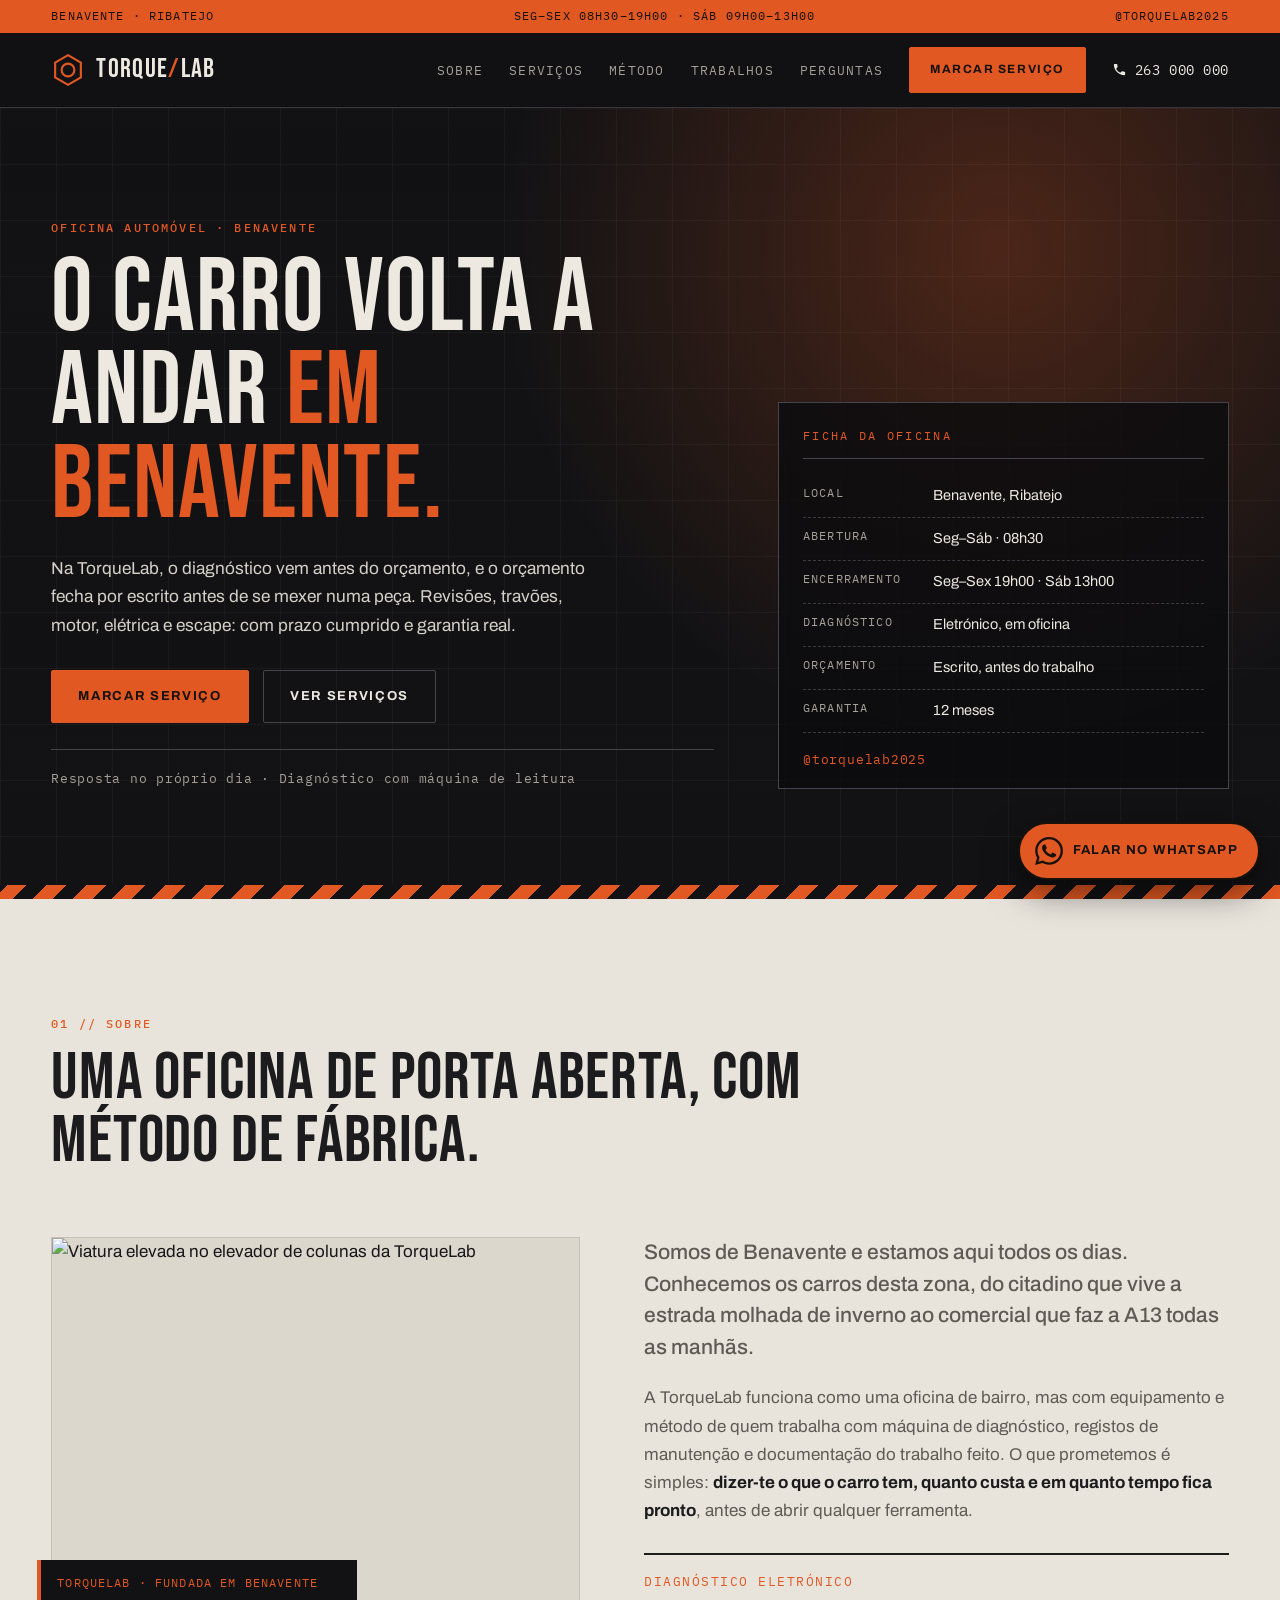
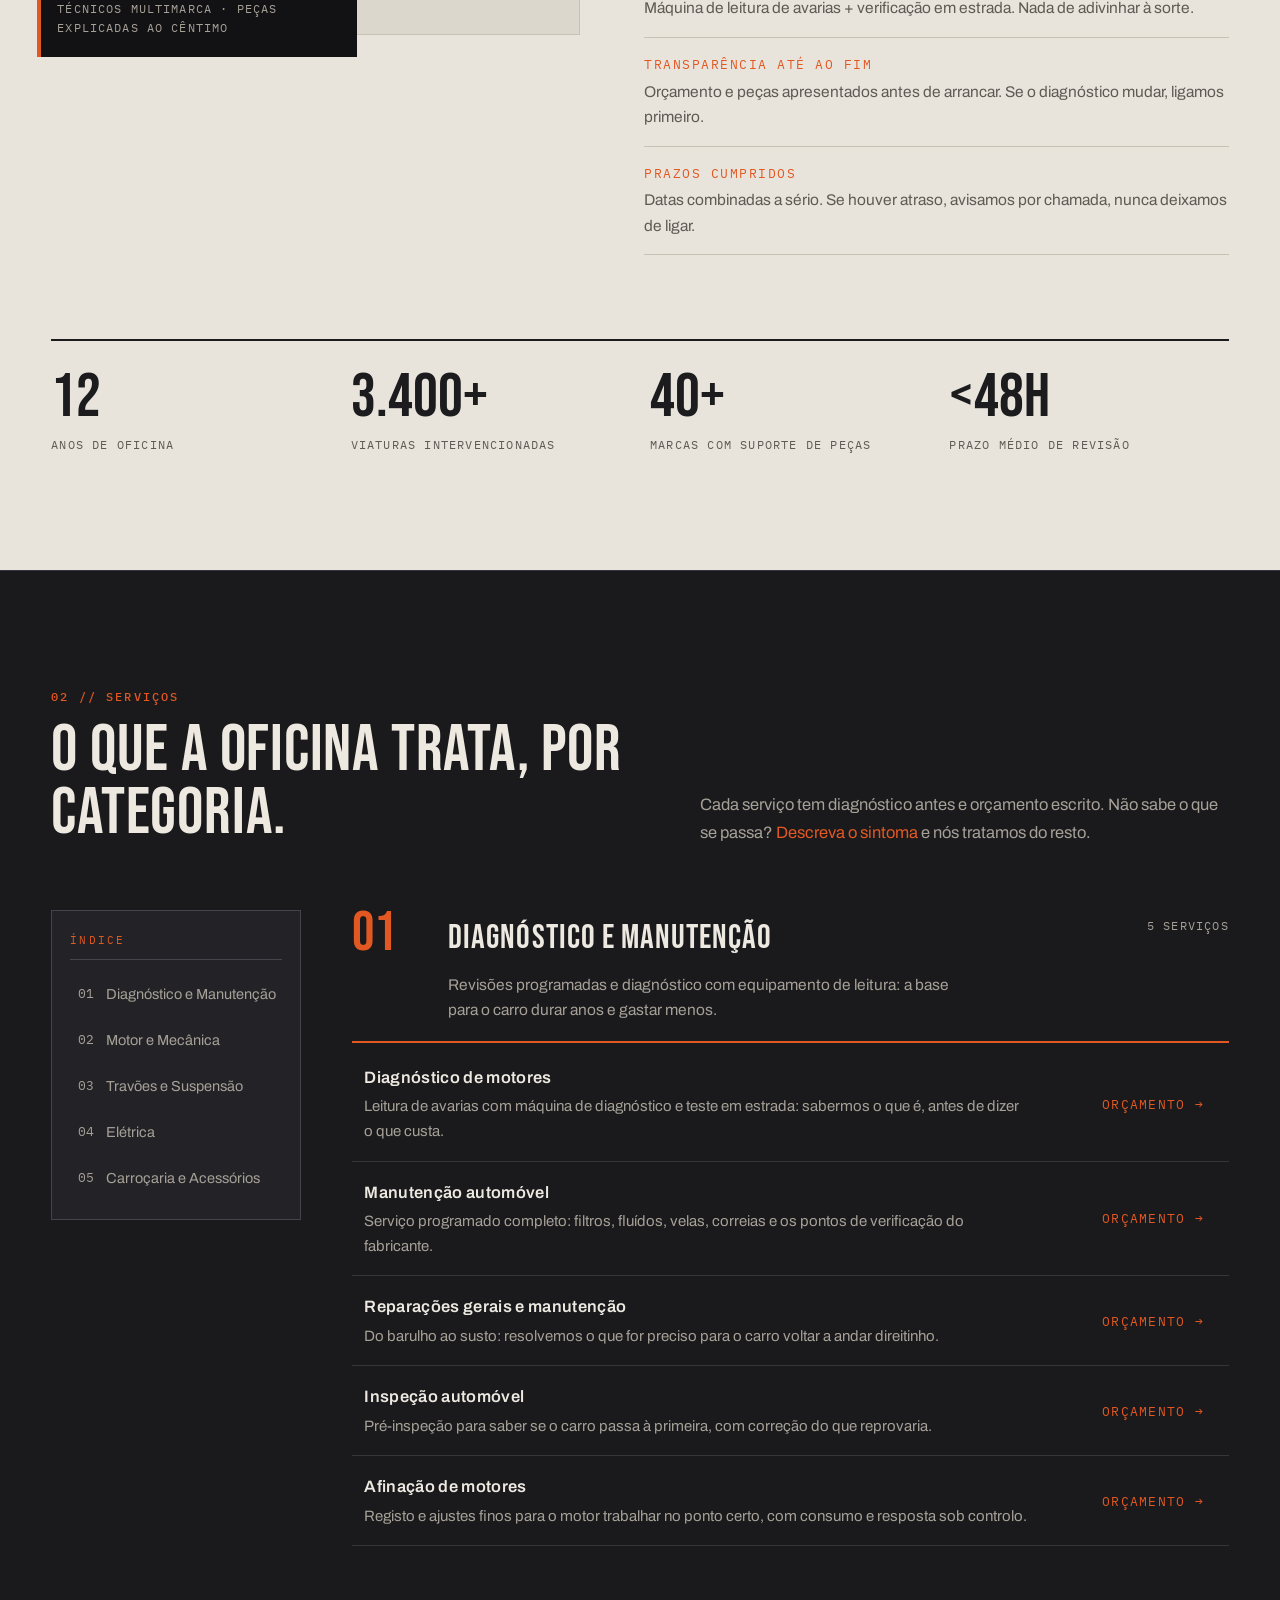
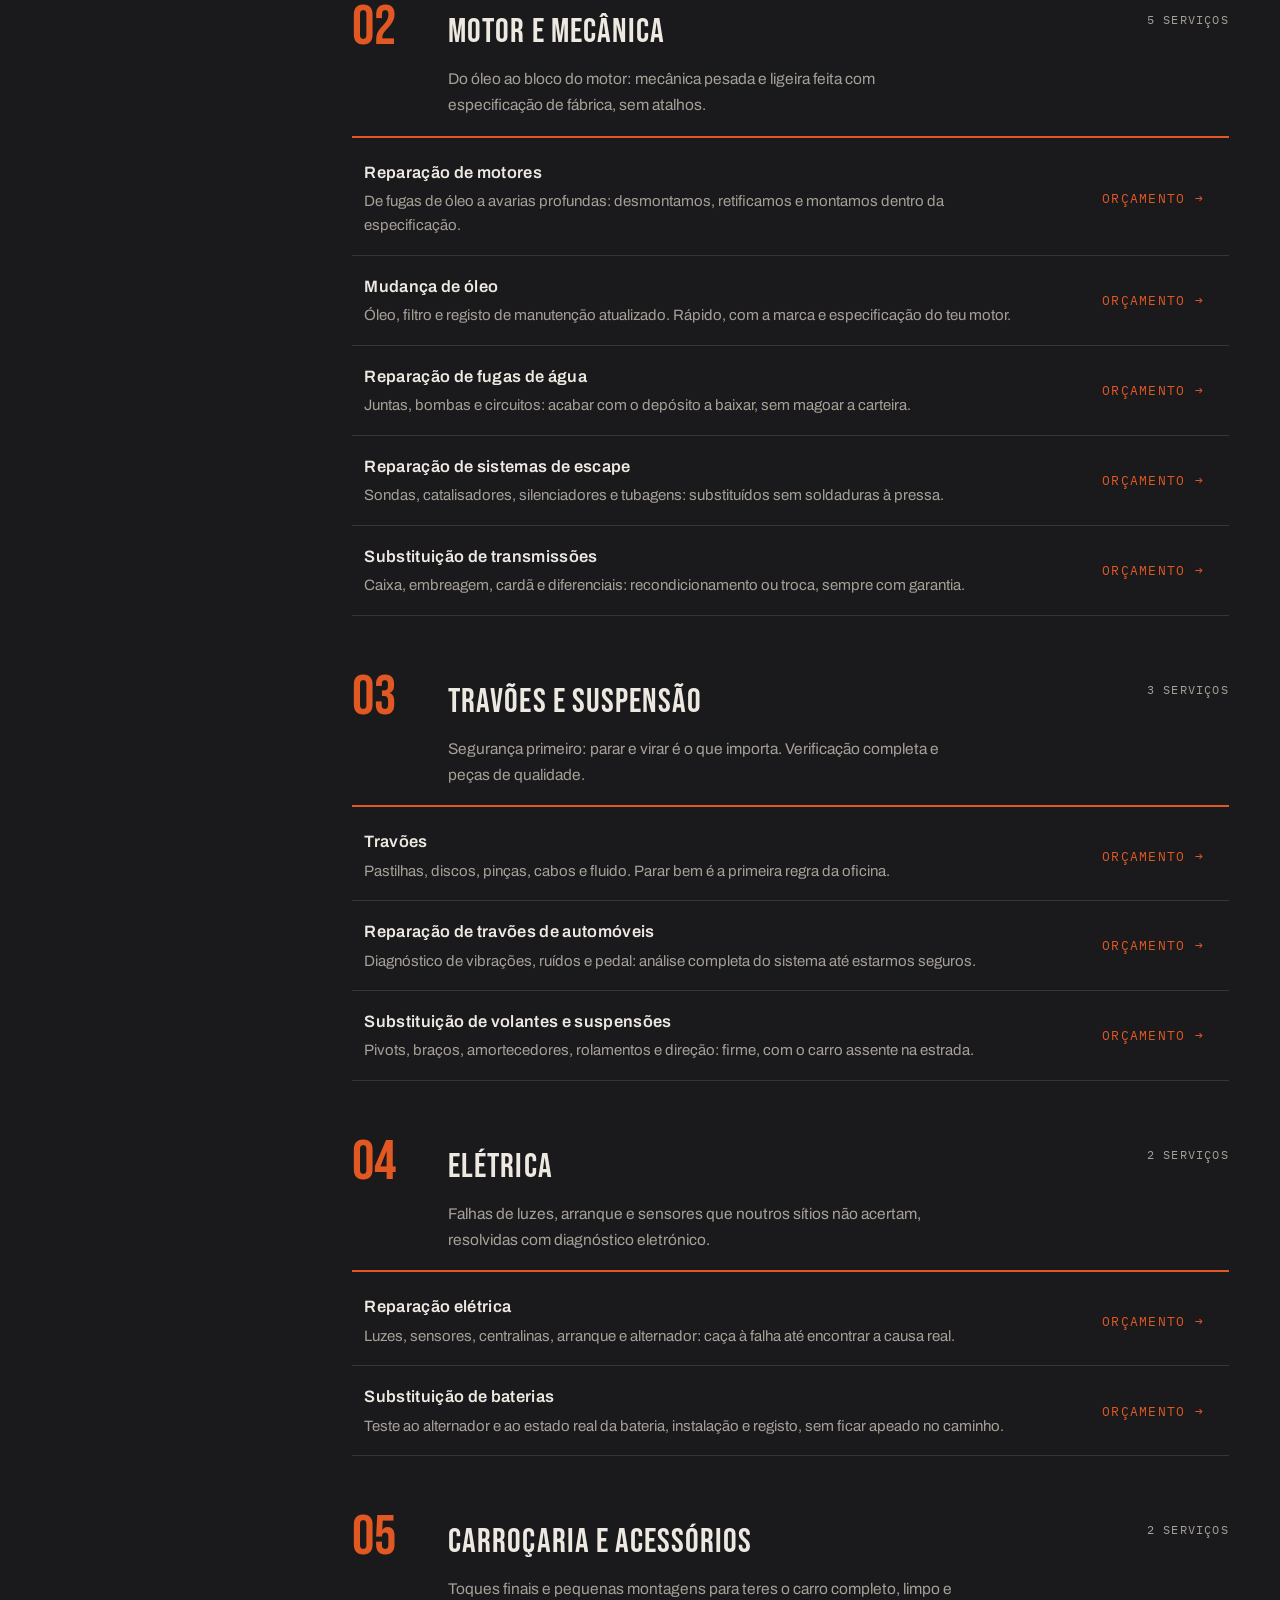
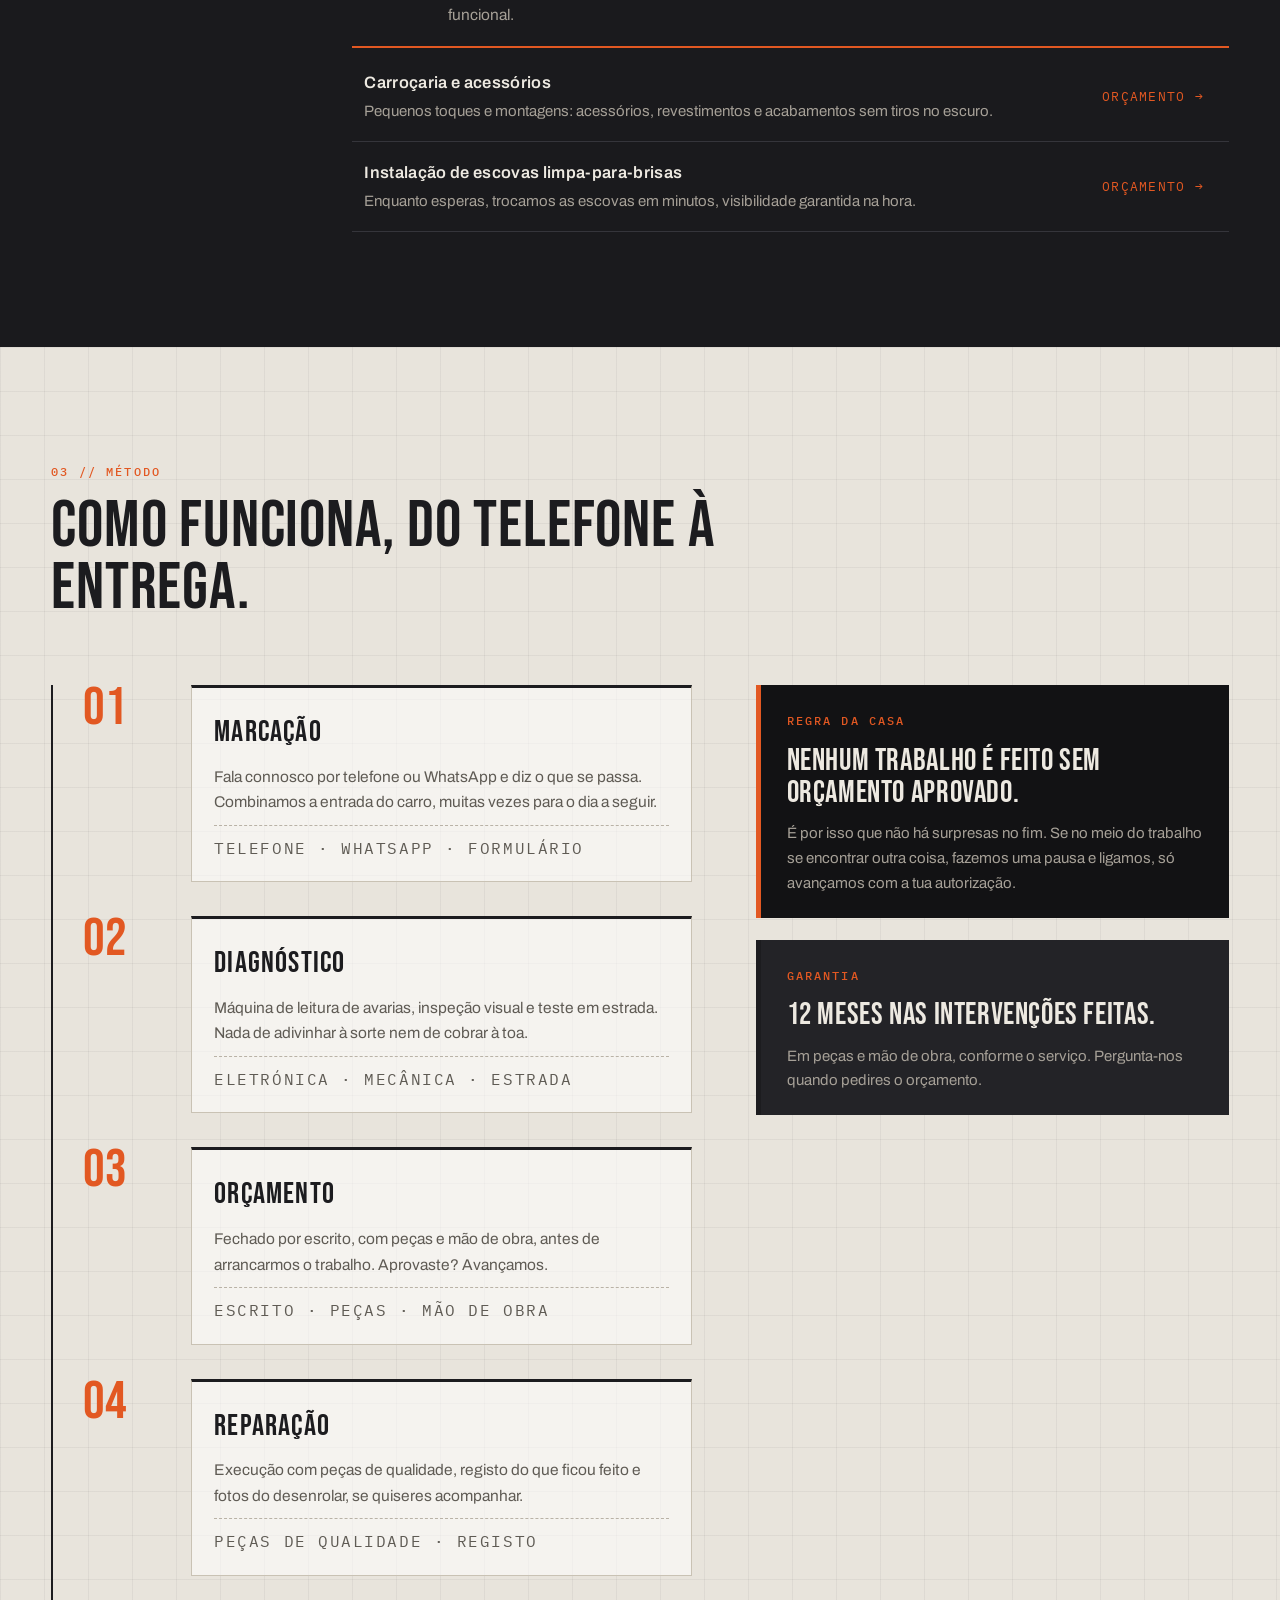
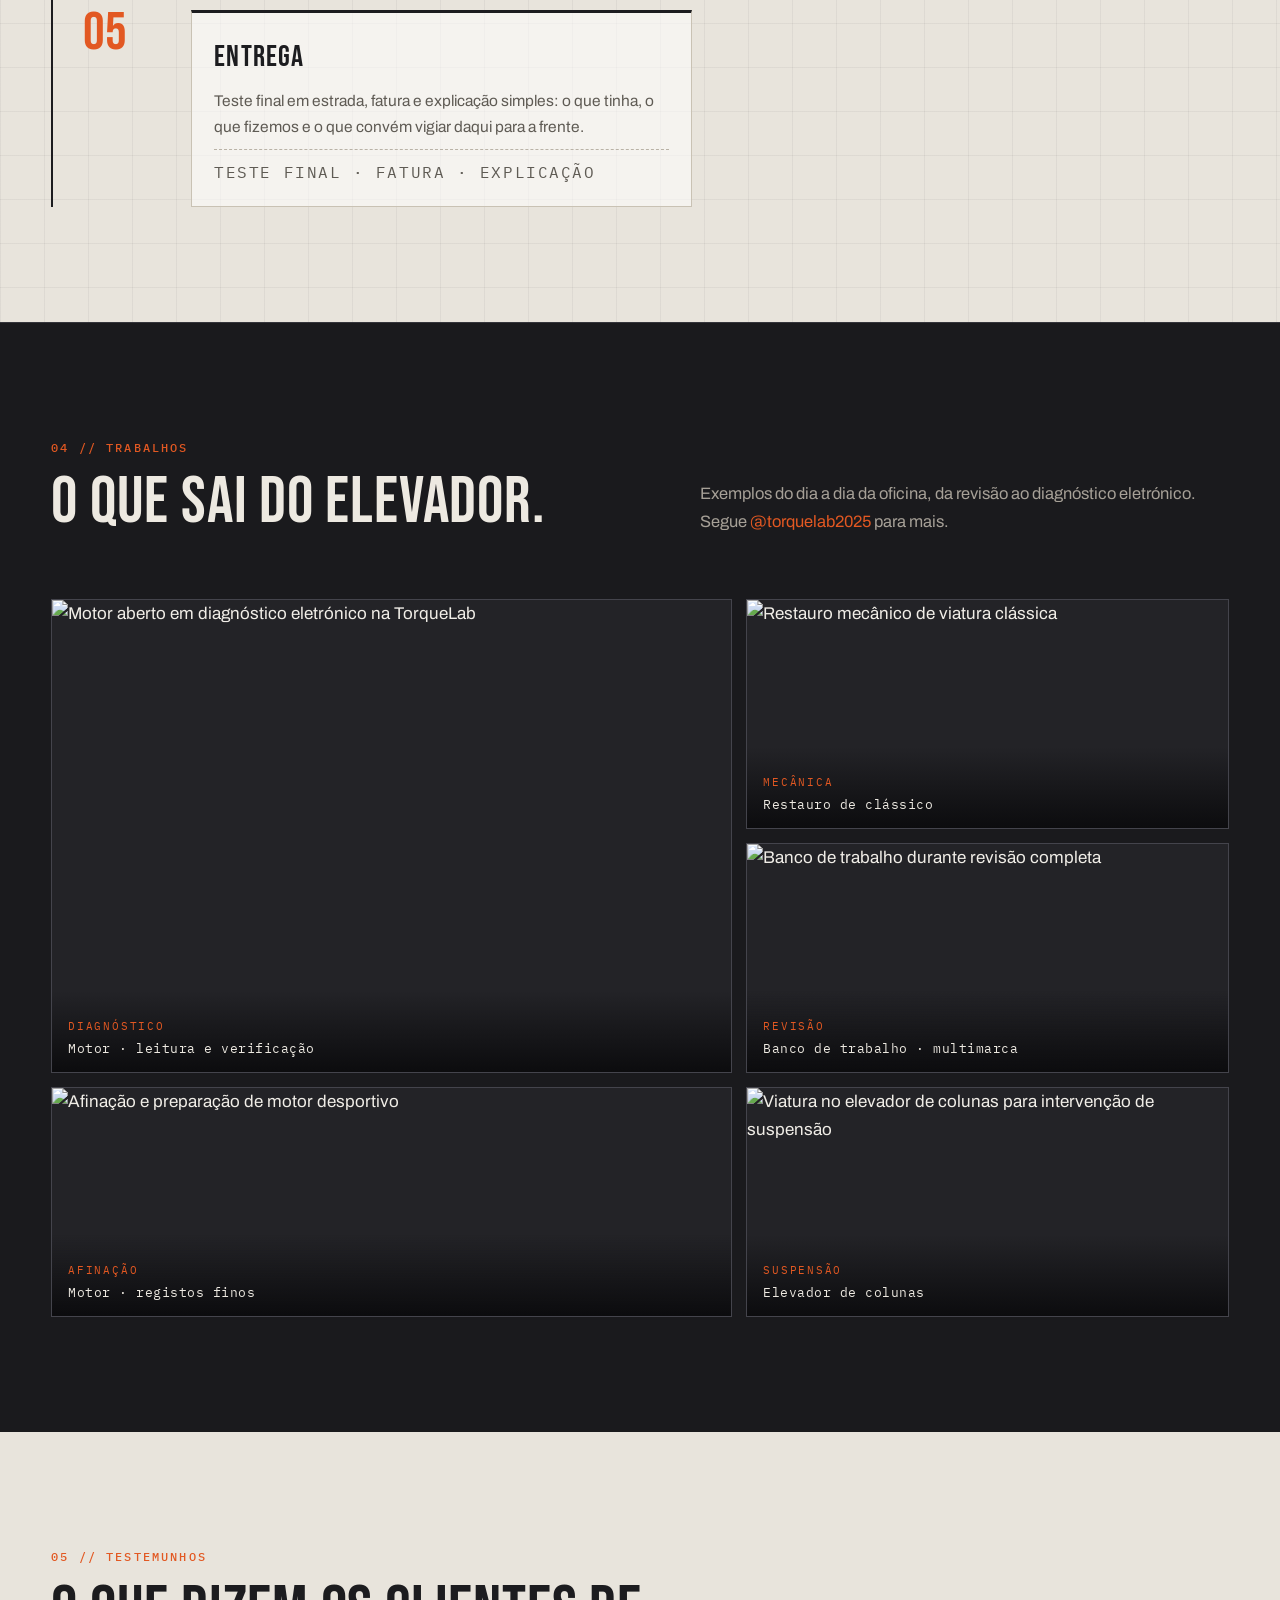
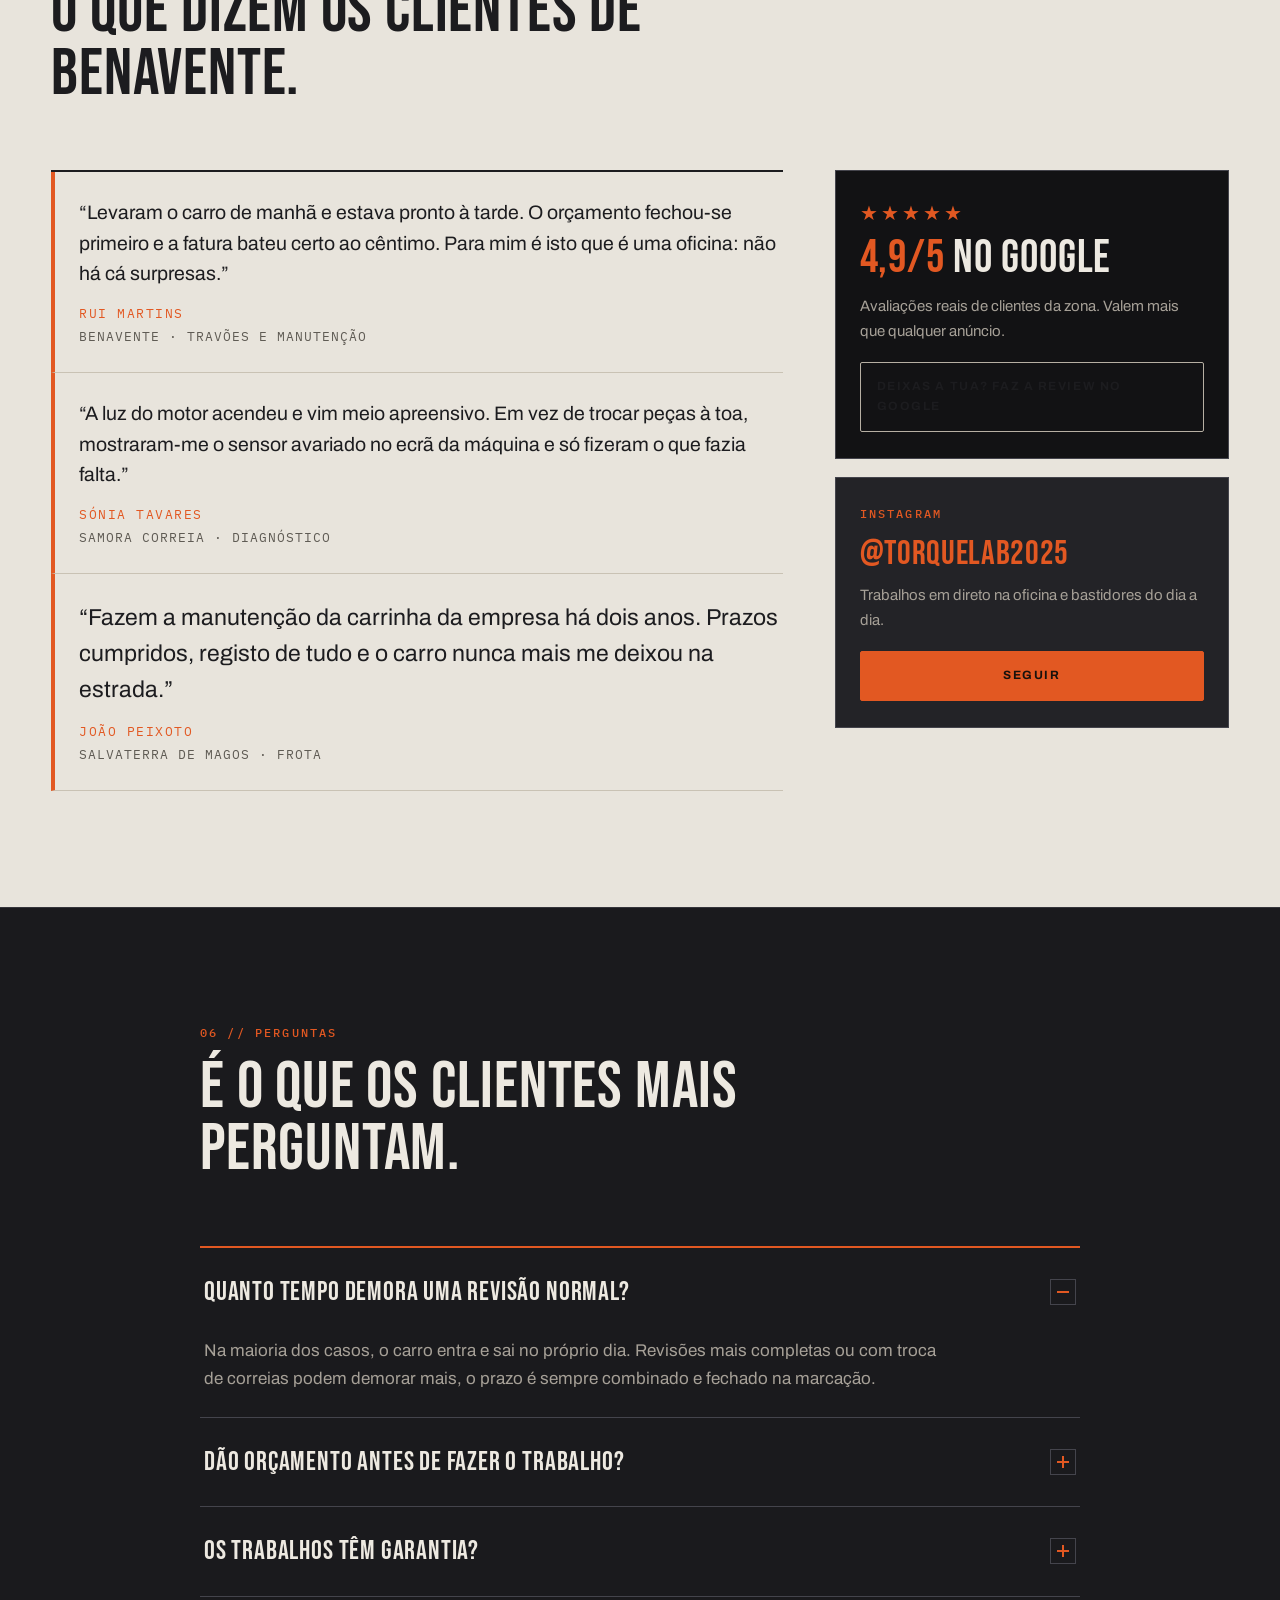
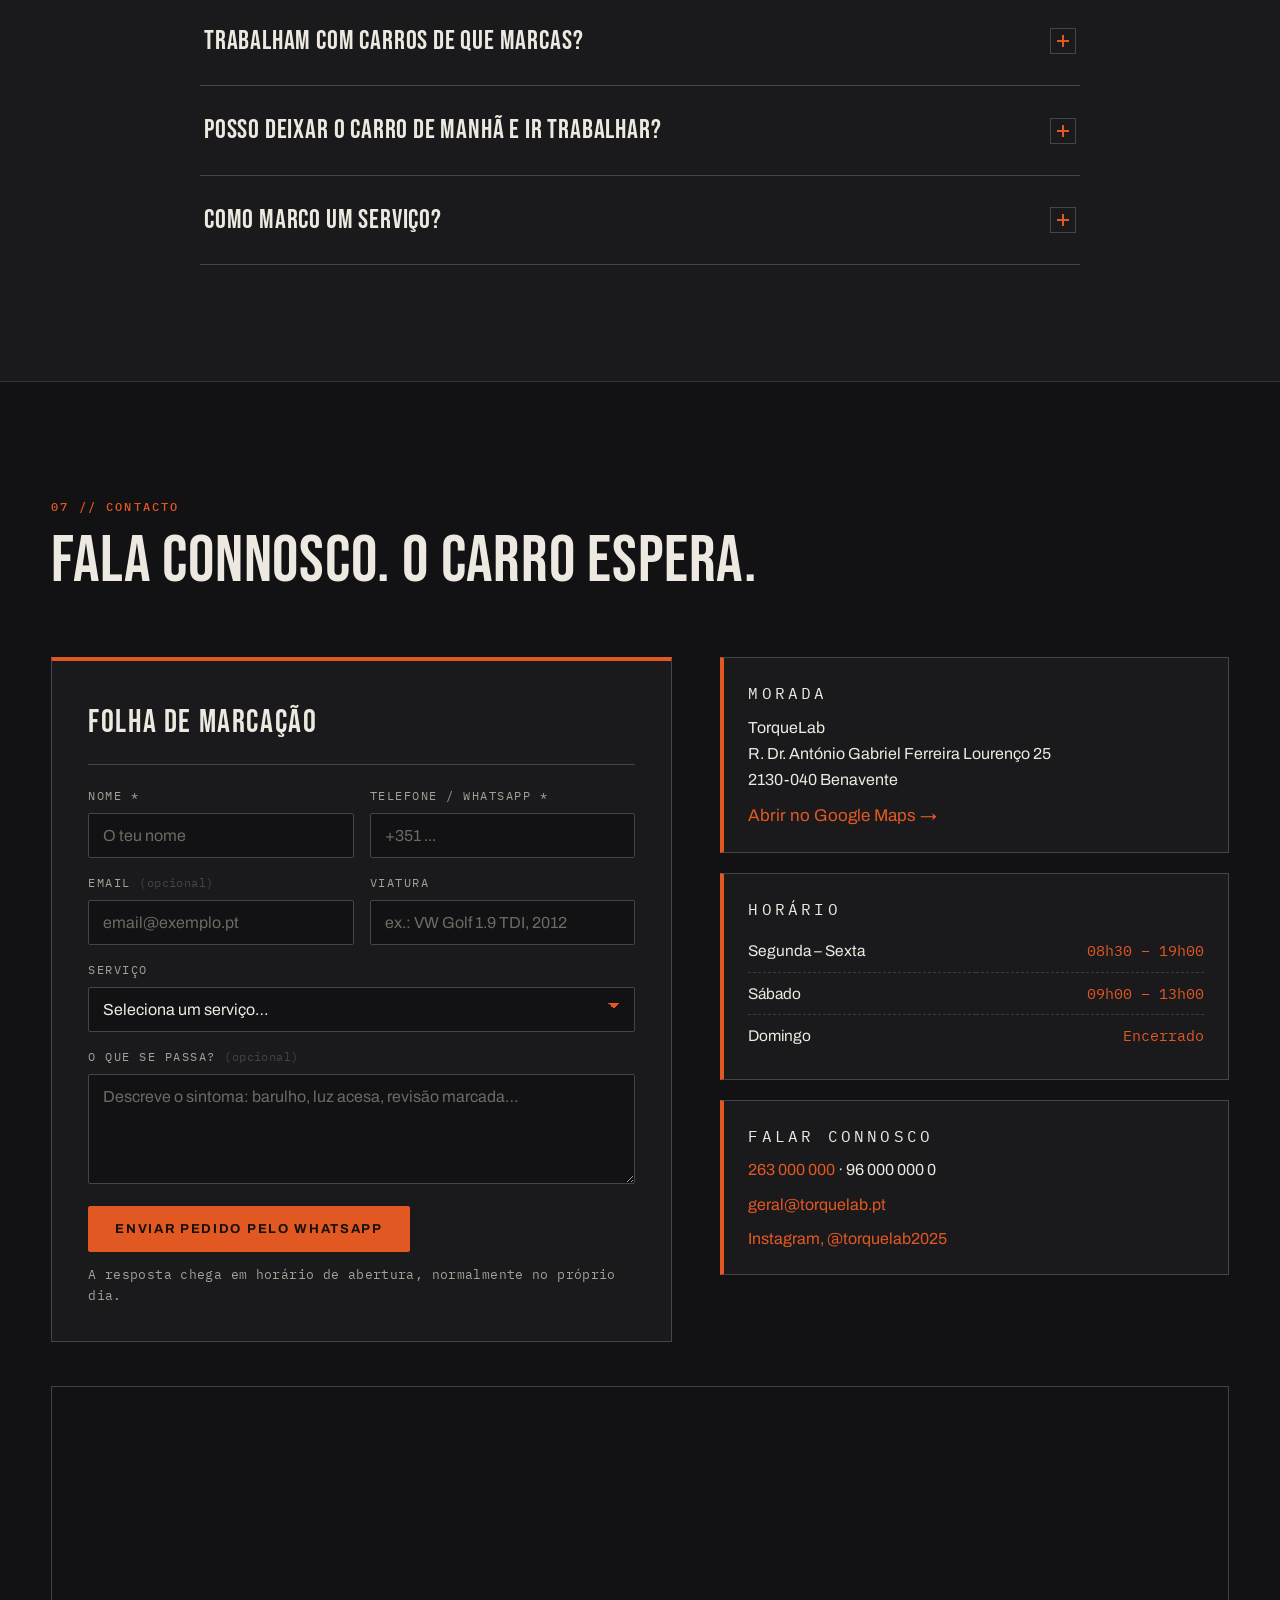
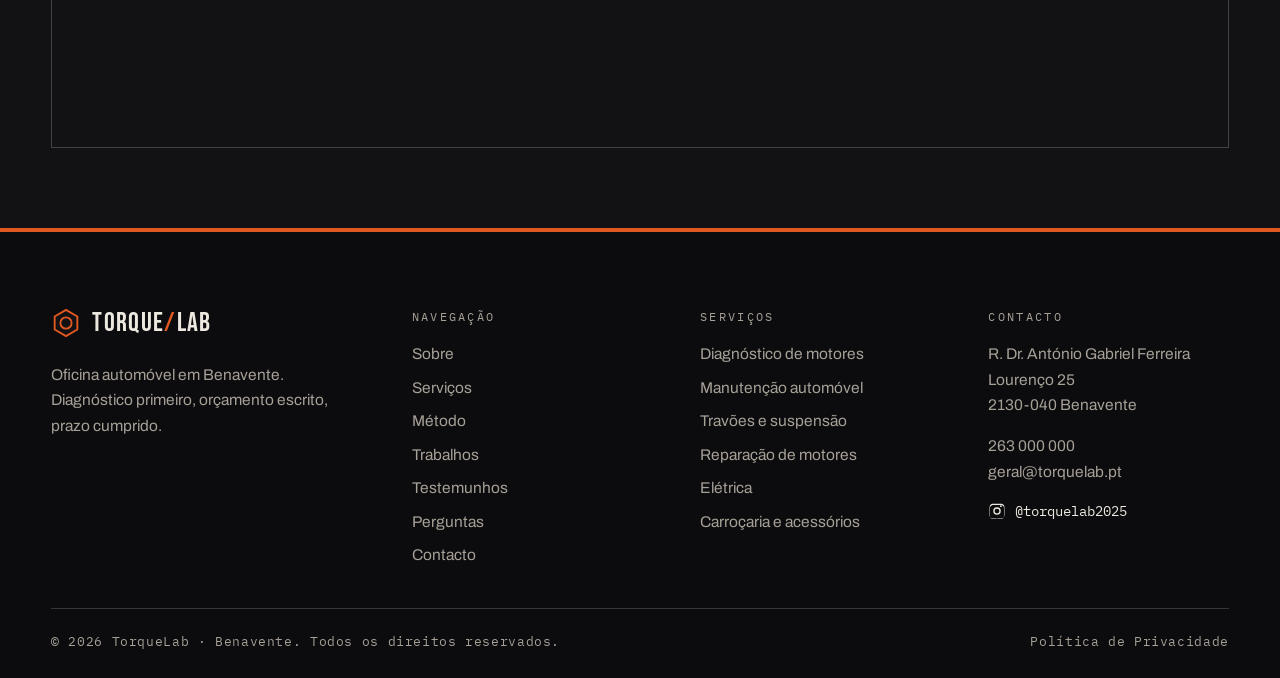
==== index.html @ 27063a6b "Menu mobile: completar tópicos do hamburger com Início, Testemunhos e Contacto" ====
<!DOCTYPE html>
<html lang="pt-PT">
<head>
  <meta charset="UTF-8">
  <meta name="viewport" content="width=device-width, initial-scale=1.0">
  <title>TorqueLab, Oficina Automóvel em Benavente | Mecânica, Diagnóstico e Reparação</title>
  <meta name="description" content="Oficina automóvel em Benavente: diagnóstico eletrónico, manutenção, travões, motor, elétrica e escape. Orçamento fechado por escrito, garantia de 12 meses. R. Dr. António Gabriel Ferreira Lourenço 25, Benavente.">
  <meta name="keywords" content="oficina automóvel Benavente, mecânico Benavente, reparação automóvel Ribatejo, diagnóstico motor, manutenção automóvel, travões, inspeção automóvel">
  <meta name="robots" content="index, follow">
  <meta name="geo.region" content="PT-16">
  <meta name="geo.placename" content="Benavente">
  <meta name="theme-color" content="#121214">
  <meta property="og:type" content="website">
  <meta property="og:locale" content="pt_PT">
  <meta property="og:title" content="TorqueLab, Oficina Automóvel em Benavente">
  <meta property="og:description" content="Diagnóstico primeiro, orçamento escrito, prazo cumprido. Revisões, travões, motor, elétrica e escape em Benavente.">
  <meta property="og:image" content="https://images.unsplash.com/photo-1486262715619-67b85e0b08d3?auto=format&fit=crop&w=1200&q=80">
  <meta property="og:url" content="https://www.torquelab.pt/">
  <link rel="icon" href="data:image/svg+xml,%3Csvg%20xmlns='http://www.w3.org/2000/svg'%20viewBox='0%200%2032%2032'%3E%3Cpath%20d='M16%202l12.1%207v14L16%2030%203.9%2023V9L16%202z'%20fill='%23121214'%20stroke='%23e25822'%20stroke-width='2'/%3E%3Ccircle%20cx='16'%20cy='16'%20r='6'%20fill='none'%20stroke='%23e25822'%20stroke-width='2'/%3E%3C/svg%3E">
  <link rel="preconnect" href="https://fonts.googleapis.com">
  <link rel="preconnect" href="https://fonts.gstatic.com" crossorigin>
  <link href="https://fonts.googleapis.com/css2?family=Bebas+Neue&family=IBM+Plex+Mono:wght@400;500&family=Archivo:wght@400;500;600;700&display=swap" rel="stylesheet">
  <link rel="preload" as="image" href="https://images.unsplash.com/photo-1486262715619-67b85e0b08d3?auto=format&fit=crop&w=1920&q=80">
  <link rel="stylesheet" href="assets/css/styles.css">
  <script type="application/ld+json">
  {
    "@context": "https://schema.org",
    "@type": "AutoRepair",
    "name": "TorqueLab",
    "description": "Oficina automóvel em Benavente: diagnóstico eletrónico, manutenção, travões, motor, elétrica e escape.",
    "telephone": "+351263000000",
    "email": "geral@torquelab.pt",
    "address": {
      "@type": "PostalAddress",
      "streetAddress": "R. Dr. António Gabriel Ferreira Lourenço 25",
      "postalCode": "2130-040",
      "addressLocality": "Benavente",
      "addressCountry": "PT"
    },
    "geo": { "@type": "GeoCoordinates", "latitude": 38.9797, "longitude": -8.8042 },
    "openingHoursSpecification": [
      { "@type": "OpeningHoursSpecification", "dayOfWeek": ["Monday","Tuesday","Wednesday","Thursday","Friday"], "opens": "08:30", "closes": "19:00" },
      { "@type": "OpeningHoursSpecification", "dayOfWeek": "Saturday", "opens": "09:00", "closes": "13:00" }
    ],
    "sameAs": ["https://www.instagram.com/torquelab2025/"],
    "priceRange": "€€"
  }
  </script>
</head>
<body>

  <div class="topbar">
    <div class="container topbar__inner">
      <span class="topbar__item">BENAVENTE · RIBATEJO</span>
      <span class="topbar__item topbar__item--mid">Seg–Sex 08h30–19h00 · Sáb 09h00–13h00</span>
      <span class="topbar__item">
        <a href="https://www.instagram.com/torquelab2025/" target="_blank" rel="noopener">@torquelab2025</a>
      </span>
    </div>
  </div>

  <header class="site-header" id="site-header">
    <div class="container site-header__inner">
      <a class="brand" href="#inicio" data-nav>
        <svg class="brand__mark" width="34" height="34" viewBox="0 0 32 32" aria-hidden="true">
          <path d="M16 2l12.1 7v14L16 30 3.9 23V9L16 2z" fill="#121214" stroke="#e25822" stroke-width="2"></path>
          <circle cx="16" cy="16" r="6" fill="none" stroke="#e25822" stroke-width="2"></circle>
        </svg>
        <span class="brand__text">TORQUE<span>/</span>LAB</span>
      </a>

      <nav class="nav" id="site-nav" aria-label="Navegação principal">
        <ul class="nav__list">
          <li class="nav__item--menuonly"><a href="#inicio" data-nav>Início</a></li>
          <li><a href="#sobre" data-nav>Sobre</a></li>
          <li><a href="#servicos" data-nav>Serviços</a></li>
          <li><a href="#metodo" data-nav>Método</a></li>
          <li><a href="#trabalhos" data-nav>Trabalhos</a></li>
          <li class="nav__item--menuonly"><a href="#testemunhos" data-nav>Testemunhos</a></li>
          <li><a href="#faq" data-nav>Perguntas</a></li>
          <li class="nav__item--menuonly"><a href="#contacto" data-nav>Contacto</a></li>
        </ul>
        <a class="btn btn--solid nav__cta" href="#contacto" data-nav>Marcar serviço</a>
        <a class="nav__phone" href="tel:+351263000000">
          <svg width="15" height="15" viewBox="0 0 24 24" fill="currentColor" aria-hidden="true"><path d="M6.62 10.79c1.44 2.83 3.76 5.14 6.59 6.59l2.2-2.2c.27-.27.67-.36 1.02-.24 1.12.37 2.33.57 3.57.57.55 0 1 .45 1 1V20c0 .55-.45 1-1 1-9.39 0-17-7.61-17-17 0-.55.45-1 1-1h3.5c.55 0 1 .45 1 1 0 1.25.2 2.45.57 3.57.11.35.03.74-.25 1.02l-2.2 2.2z"></path></svg>
          263 000 000
        </a>
      </nav>

      <button class="nav-toggle" id="nav-toggle" aria-expanded="false" aria-controls="site-nav" aria-label="Abrir menu">
        <span></span><span></span><span></span>
      </button>
    </div>
  </header>

  <main>

    <section class="hero" id="inicio">
      <div class="container hero__grid">
        <div class="hero__content">
          <p class="kicker">Oficina automóvel · Benavente</p>
          <h1 class="hero__title">O carro volta a andar <span>em Benavente.</span></h1>
          <p class="hero__lead">Na TorqueLab, o diagnóstico vem antes do orçamento, e o orçamento fecha por escrito antes de se mexer numa peça. Revisões, travões, motor, elétrica e escape: com prazo cumprido e garantia real.</p>
          <div class="hero__actions">
            <a class="btn btn--solid" href="#contacto">Marcar serviço</a>
            <a class="btn btn--ghost" href="#servicos">Ver serviços</a>
          </div>
          <p class="hero__note">Resposta no próprio dia · Diagnóstico com máquina de leitura</p>
        </div>

        <aside class="spec-card" aria-label="Ficha da oficina">
          <p class="spec-card__title">Ficha da oficina</p>
          <dl class="spec-card__rows">
            <div class="spec-card__row"><dt>Local</dt><dd>Benavente, Ribatejo</dd></div>
            <div class="spec-card__row"><dt>Abertura</dt><dd>Seg–Sáb · 08h30</dd></div>
            <div class="spec-card__row"><dt>Encerramento</dt><dd>Seg–Sex 19h00 · Sáb 13h00</dd></div>
            <div class="spec-card__row"><dt>Diagnóstico</dt><dd>Eletrónico, em oficina</dd></div>
            <div class="spec-card__row"><dt>Orçamento</dt><dd>Escrito, antes do trabalho</dd></div>
            <div class="spec-card__row"><dt>Garantia</dt><dd>12 meses</dd></div>
          </dl>
          <a class="spec-card__link" href="https://www.instagram.com/torquelab2025/" target="_blank" rel="noopener">@torquelab2025</a>
        </aside>
      </div>
    </section>

    <div class="hazard" aria-hidden="true"></div>

    <section class="section section--light" id="sobre">
      <div class="container">
        <div class="section__head" data-reveal>
          <p class="kicker">01 // Sobre</p>
          <h2 class="section__title">Uma oficina de porta aberta, com método de fábrica.</h2>
        </div>

        <div class="about" data-reveal>
          <div class="about__media">
            <figure class="about__img">
              <img src="https://images.unsplash.com/photo-1551830820-330a71b99659?auto=format&fit=crop&w=1000&q=80" alt="Viatura elevada no elevador de colunas da TorqueLab" loading="lazy" width="1000" height="750">
            </figure>
            <div class="about__note">
              <p>TORQUELAB · FUNDADA EM BENAVENTE</p>
              <p>Técnicos multimarca · Peças explicadas ao cêntimo</p>
            </div>
          </div>

          <div class="about__text">
            <p class="about__lead">Somos de Benavente e estamos aqui todos os dias. Conhecemos os carros desta zona, do citadino que vive a estrada molhada de inverno ao comercial que faz a A13 todas as manhãs.</p>
            <p>A TorqueLab funciona como uma oficina de bairro, mas com equipamento e método de quem trabalha com máquina de diagnóstico, registos de manutenção e documentação do trabalho feito. O que prometemos é simples: <strong>dizer-te o que o carro tem, quanto custa e em quanto tempo fica pronto</strong>, antes de abrir qualquer ferramenta.</p>

            <ul class="about__rows">
              <li>
                <p class="about__rows-label">Diagnóstico eletrónico</p>
                <p>Máquina de leitura de avarias + verificação em estrada. Nada de adivinhar à sorte.</p>
              </li>
              <li>
                <p class="about__rows-label">Transparência até ao fim</p>
                <p>Orçamento e peças apresentados antes de arrancar. Se o diagnóstico mudar, ligamos primeiro.</p>
              </li>
              <li>
                <p class="about__rows-label">Prazos cumpridos</p>
                <p>Datas combinadas a sério. Se houver atraso, avisamos por chamada, nunca deixamos de ligar.</p>
              </li>
            </ul>
          </div>
        </div>

        <div class="stats" data-reveal>
          <div class="stat">
            <p class="stat__num">12</p>
            <p class="stat__label">Anos de oficina</p>
          </div>
          <div class="stat">
            <p class="stat__num">3.400+</p>
            <p class="stat__label">Viaturas intervencionadas</p>
          </div>
          <div class="stat">
            <p class="stat__num">40+</p>
            <p class="stat__label">Marcas com suporte de peças</p>
          </div>
          <div class="stat">
            <p class="stat__num">&lt;48h</p>
            <p class="stat__label">Prazo médio de revisão</p>
          </div>
        </div>
      </div>
    </section>

    <section class="section section--dark" id="servicos">
      <div class="container">
        <div class="section__head section__head--split" data-reveal>
          <div>
            <p class="kicker">02 // Serviços</p>
            <h2 class="section__title">O que a oficina trata, por categoria.</h2>
          </div>
          <p class="section__sub">Cada serviço tem diagnóstico antes e orçamento escrito. Não sabe o que se passa? <a href="#contacto" class="link">Descreva o sintoma</a> e nós tratamos do resto.</p>
        </div>

        <div class="services-layout" data-reveal>
          <aside class="services-index" aria-label="Índice de categorias">
            <p class="services-index__label">Índice</p>
            <nav>
              <a href="#serv-01">01 <span>Diagnóstico e Manutenção</span></a>
              <a href="#serv-02">02 <span>Motor e Mecânica</span></a>
              <a href="#serv-03">03 <span>Travões e Suspensão</span></a>
              <a href="#serv-04">04 <span>Elétrica</span></a>
              <a href="#serv-05">05 <span>Carroçaria e Acessórios</span></a>
            </nav>
          </aside>

          <div class="services-list">

            <div class="serv-cat" id="serv-01">
              <div class="serv-cat__head">
                <p class="serv-cat__num">01</p>
                <div>
                  <h3>Diagnóstico e Manutenção</h3>
                  <p>Revisões programadas e diagnóstico com equipamento de leitura: a base para o carro durar anos e gastar menos.</p>
                </div>
                <p class="serv-cat__count">5 serviços</p>
              </div>
              <div class="serv-row"><div><p class="serv-row__name">Diagnóstico de motores</p><p class="serv-row__desc">Leitura de avarias com máquina de diagnóstico e teste em estrada: sabermos o que é, antes de dizer o que custa.</p></div><a class="serv-row__cta" href="#contacto">Orçamento <span aria-hidden="true">→</span></a></div>
              <div class="serv-row"><div><p class="serv-row__name">Manutenção automóvel</p><p class="serv-row__desc">Serviço programado completo: filtros, fluídos, velas, correias e os pontos de verificação do fabricante.</p></div><a class="serv-row__cta" href="#contacto">Orçamento <span aria-hidden="true">→</span></a></div>
              <div class="serv-row"><div><p class="serv-row__name">Reparações gerais e manutenção</p><p class="serv-row__desc">Do barulho ao susto: resolvemos o que for preciso para o carro voltar a andar direitinho.</p></div><a class="serv-row__cta" href="#contacto">Orçamento <span aria-hidden="true">→</span></a></div>
              <div class="serv-row"><div><p class="serv-row__name">Inspeção automóvel</p><p class="serv-row__desc">Pré-inspeção para saber se o carro passa à primeira, com correção do que reprovaria.</p></div><a class="serv-row__cta" href="#contacto">Orçamento <span aria-hidden="true">→</span></a></div>
              <div class="serv-row"><div><p class="serv-row__name">Afinação de motores</p><p class="serv-row__desc">Registo e ajustes finos para o motor trabalhar no ponto certo, com consumo e resposta sob controlo.</p></div><a class="serv-row__cta" href="#contacto">Orçamento <span aria-hidden="true">→</span></a></div>
            </div>

            <div class="serv-cat" id="serv-02">
              <div class="serv-cat__head">
                <p class="serv-cat__num">02</p>
                <div>
                  <h3>Motor e Mecânica</h3>
                  <p>Do óleo ao bloco do motor: mecânica pesada e ligeira feita com especificação de fábrica, sem atalhos.</p>
                </div>
                <p class="serv-cat__count">5 serviços</p>
              </div>
              <div class="serv-row"><div><p class="serv-row__name">Reparação de motores</p><p class="serv-row__desc">De fugas de óleo a avarias profundas: desmontamos, retificamos e montamos dentro da especificação.</p></div><a class="serv-row__cta" href="#contacto">Orçamento <span aria-hidden="true">→</span></a></div>
              <div class="serv-row"><div><p class="serv-row__name">Mudança de óleo</p><p class="serv-row__desc">Óleo, filtro e registo de manutenção atualizado. Rápido, com a marca e especificação do teu motor.</p></div><a class="serv-row__cta" href="#contacto">Orçamento <span aria-hidden="true">→</span></a></div>
              <div class="serv-row"><div><p class="serv-row__name">Reparação de fugas de água</p><p class="serv-row__desc">Juntas, bombas e circuitos: acabar com o depósito a baixar, sem magoar a carteira.</p></div><a class="serv-row__cta" href="#contacto">Orçamento <span aria-hidden="true">→</span></a></div>
              <div class="serv-row"><div><p class="serv-row__name">Reparação de sistemas de escape</p><p class="serv-row__desc">Sondas, catalisadores, silenciadores e tubagens: substituídos sem soldaduras à pressa.</p></div><a class="serv-row__cta" href="#contacto">Orçamento <span aria-hidden="true">→</span></a></div>
              <div class="serv-row"><div><p class="serv-row__name">Substituição de transmissões</p><p class="serv-row__desc">Caixa, embreagem, cardã e diferenciais: recondicionamento ou troca, sempre com garantia.</p></div><a class="serv-row__cta" href="#contacto">Orçamento <span aria-hidden="true">→</span></a></div>
            </div>

            <div class="serv-cat" id="serv-03">
              <div class="serv-cat__head">
                <p class="serv-cat__num">03</p>
                <div>
                  <h3>Travões e Suspensão</h3>
                  <p>Segurança primeiro: parar e virar é o que importa. Verificação completa e peças de qualidade.</p>
                </div>
                <p class="serv-cat__count">3 serviços</p>
              </div>
              <div class="serv-row"><div><p class="serv-row__name">Travões</p><p class="serv-row__desc">Pastilhas, discos, pinças, cabos e fluido. Parar bem é a primeira regra da oficina.</p></div><a class="serv-row__cta" href="#contacto">Orçamento <span aria-hidden="true">→</span></a></div>
              <div class="serv-row"><div><p class="serv-row__name">Reparação de travões de automóveis</p><p class="serv-row__desc">Diagnóstico de vibrações, ruídos e pedal: análise completa do sistema até estarmos seguros.</p></div><a class="serv-row__cta" href="#contacto">Orçamento <span aria-hidden="true">→</span></a></div>
              <div class="serv-row"><div><p class="serv-row__name">Substituição de volantes e suspensões</p><p class="serv-row__desc">Pivots, braços, amortecedores, rolamentos e direção: firme, com o carro assente na estrada.</p></div><a class="serv-row__cta" href="#contacto">Orçamento <span aria-hidden="true">→</span></a></div>
            </div>

            <div class="serv-cat" id="serv-04">
              <div class="serv-cat__head">
                <p class="serv-cat__num">04</p>
                <div>
                  <h3>Elétrica</h3>
                  <p>Falhas de luzes, arranque e sensores que noutros sítios não acertam, resolvidas com diagnóstico eletrónico.</p>
                </div>
                <p class="serv-cat__count">2 serviços</p>
              </div>
              <div class="serv-row"><div><p class="serv-row__name">Reparação elétrica</p><p class="serv-row__desc">Luzes, sensores, centralinas, arranque e alternador: caça à falha até encontrar a causa real.</p></div><a class="serv-row__cta" href="#contacto">Orçamento <span aria-hidden="true">→</span></a></div>
              <div class="serv-row"><div><p class="serv-row__name">Substituição de baterias</p><p class="serv-row__desc">Teste ao alternador e ao estado real da bateria, instalação e registo, sem ficar apeado no caminho.</p></div><a class="serv-row__cta" href="#contacto">Orçamento <span aria-hidden="true">→</span></a></div>
            </div>

            <div class="serv-cat" id="serv-05">
              <div class="serv-cat__head">
                <p class="serv-cat__num">05</p>
                <div>
                  <h3>Carroçaria e Acessórios</h3>
                  <p>Toques finais e pequenas montagens para teres o carro completo, limpo e funcional.</p>
                </div>
                <p class="serv-cat__count">2 serviços</p>
              </div>
              <div class="serv-row"><div><p class="serv-row__name">Carroçaria e acessórios</p><p class="serv-row__desc">Pequenos toques e montagens: acessórios, revestimentos e acabamentos sem tiros no escuro.</p></div><a class="serv-row__cta" href="#contacto">Orçamento <span aria-hidden="true">→</span></a></div>
              <div class="serv-row"><div><p class="serv-row__name">Instalação de escovas limpa-para-brisas</p><p class="serv-row__desc">Enquanto esperas, trocamos as escovas em minutos, visibilidade garantida na hora.</p></div><a class="serv-row__cta" href="#contacto">Orçamento <span aria-hidden="true">→</span></a></div>
            </div>

          </div>
        </div>
      </div>
    </section>

    <section class="section section--light" id="metodo">
      <div class="container">
        <div class="section__head" data-reveal>
          <p class="kicker">03 // Método</p>
          <h2 class="section__title">Como funciona, do telefone à entrega.</h2>
        </div>

        <div class="method" data-reveal>
          <ol class="steps">
            <li class="step">
              <span class="step__num">01</span>
              <div class="step__body">
                <h3>Marcação</h3>
                <p>Fala connosco por telefone ou WhatsApp e diz o que se passa. Combinamos a entrada do carro, muitas vezes para o dia a seguir.</p>
                <p class="step__meta">Telefone · WhatsApp · Formulário</p>
              </div>
            </li>
            <li class="step">
              <span class="step__num">02</span>
              <div class="step__body">
                <h3>Diagnóstico</h3>
                <p>Máquina de leitura de avarias, inspeção visual e teste em estrada. Nada de adivinhar à sorte nem de cobrar à toa.</p>
                <p class="step__meta">Eletrónica · Mecânica · Estrada</p>
              </div>
            </li>
            <li class="step">
              <span class="step__num">03</span>
              <div class="step__body">
                <h3>Orçamento</h3>
                <p>Fechado por escrito, com peças e mão de obra, antes de arrancarmos o trabalho. Aprovaste? Avançamos.</p>
                <p class="step__meta">Escrito · Peças · Mão de obra</p>
              </div>
            </li>
            <li class="step">
              <span class="step__num">04</span>
              <div class="step__body">
                <h3>Reparação</h3>
                <p>Execução com peças de qualidade, registo do que ficou feito e fotos do desenrolar, se quiseres acompanhar.</p>
                <p class="step__meta">Peças de qualidade · Registo</p>
              </div>
            </li>
            <li class="step">
              <span class="step__num">05</span>
              <div class="step__body">
                <h3>Entrega</h3>
                <p>Teste final em estrada, fatura e explicação simples: o que tinha, o que fizemos e o que convém vigiar daqui para a frente.</p>
                <p class="step__meta">Teste final · Fatura · Explicação</p>
              </div>
            </li>
          </ol>

          <aside class="method-side">
            <div class="method-side__panel">
              <p class="kicker">Regra da casa</p>
              <p class="method-side__big">Nenhum trabalho é feito sem orçamento aprovado.</p>
              <p>É por isso que não há surpresas no fim. Se no meio do trabalho se encontrar outra coisa, fazemos uma pausa e ligamos, só avançamos com a tua autorização.</p>
            </div>
            <div class="method-side__panel method-side__panel--alt">
              <p class="kicker">Garantia</p>
              <p class="method-side__big">12 meses nas intervenções feitas.</p>
              <p>Em peças e mão de obra, conforme o serviço. Pergunta-nos quando pedires o orçamento.</p>
            </div>
          </aside>
        </div>
      </div>
    </section>

    <section class="section section--dark" id="trabalhos">
      <div class="container">
        <div class="section__head section__head--split" data-reveal>
          <div>
            <p class="kicker">04 // Trabalhos</p>
            <h2 class="section__title">O que sai do elevador.</h2>
          </div>
          <p class="section__sub">Exemplos do dia a dia da oficina, da revisão ao diagnóstico eletrónico. Segue <a class="link" href="https://www.instagram.com/torquelab2025/" target="_blank" rel="noopener">@torquelab2025</a> para mais.</p>
        </div>

        <div class="gallery" data-reveal>
          <figure class="gallery__item g1">
            <img src="https://images.unsplash.com/photo-1486365227551-f3f90034a57c?auto=format&fit=crop&w=1200&q=80" alt="Motor aberto em diagnóstico eletrónico na TorqueLab" loading="lazy" width="1200" height="800">
            <figcaption><span>Diagnóstico</span> Motor · leitura e verificação</figcaption>
          </figure>
          <figure class="gallery__item g2">
            <img src="https://images.unsplash.com/photo-1492144534655-ae79c964c9d7?auto=format&fit=crop&w=900&q=80" alt="Restauro mecânico de viatura clássica" loading="lazy" width="900" height="600">
            <figcaption><span>Mecânica</span> Restauro de clássico</figcaption>
          </figure>
          <figure class="gallery__item g3">
            <img src="https://images.unsplash.com/photo-1504222490345-c075b6008014?auto=format&fit=crop&w=900&q=80" alt="Banco de trabalho durante revisão completa" loading="lazy" width="900" height="600">
            <figcaption><span>Revisão</span> Banco de trabalho · multimarca</figcaption>
          </figure>
          <figure class="gallery__item g4">
            <img src="https://images.unsplash.com/photo-1503376780353-7e6692767b70?auto=format&fit=crop&w=1200&q=80" alt="Afinação e preparação de motor desportivo" loading="lazy" width="1200" height="800">
            <figcaption><span>Afinação</span> Motor · registos finos</figcaption>
          </figure>
          <figure class="gallery__item g5">
            <img src="https://images.unsplash.com/photo-1551830820-330a71b99659?auto=format&fit=crop&w=900&q=80" alt="Viatura no elevador de colunas para intervenção de suspensão" loading="lazy" width="900" height="600">
            <figcaption><span>Suspensão</span> Elevador de colunas</figcaption>
          </figure>
        </div>
      </div>
    </section>

    <section class="section section--light" id="testemunhos">
      <div class="container">
        <div class="section__head section__head--split" data-reveal>
          <div>
            <p class="kicker">05 // Testemunhos</p>
            <h2 class="section__title">O que dizem os clientes de Benavente.</h2>
          </div>
        </div>

        <div class="testimonials" data-reveal>
          <div class="testimonials__list">
            <blockquote class="review">
              <p>“Levaram o carro de manhã e estava pronto à tarde. O orçamento fechou-se primeiro e a fatura bateu certo ao cêntimo. Para mim é isto que é uma oficina: não há cá surpresas.”</p>
              <footer><span>Rui Martins</span>Benavente · Travões e manutenção</footer>
            </blockquote>
            <blockquote class="review">
              <p>“A luz do motor acendeu e vim meio apreensivo. Em vez de trocar peças à toa, mostraram-me o sensor avariado no ecrã da máquina e só fizeram o que fazia falta.”</p>
              <footer><span>Sónia Tavares</span>Samora Correia · Diagnóstico</footer>
            </blockquote>
            <blockquote class="review review--wide">
              <p>“Fazem a manutenção da carrinha da empresa há dois anos. Prazos cumpridos, registo de tudo e o carro nunca mais me deixou na estrada.”</p>
              <footer><span>João Peixoto</span>Salvaterra de Magos · Frota</footer>
            </blockquote>
          </div>

          <aside class="testimonials__side">
            <div class="rating-card">
              <p class="rating-card__stars" aria-label="Classificação de 5 em 5">★★★★★</p>
              <p class="rating-card__score" data-value="4,9/5">no Google</p>
              <p class="rating-card__text">Avaliações reais de clientes da zona. Valem mais que qualquer anúncio.</p>
              <a class="btn btn--ghost btn--ghost_dark" href="#contacto">Deixas a tua? Faz a review no Google</a>
            </div>
            <div class="rating-card rating-card--insta">
              <p class="kicker">Instagram</p>
              <p class="rating-card__score">@torquelab2025</p>
              <p class="rating-card__text">Trabalhos em direto na oficina e bastidores do dia a dia.</p>
              <a class="btn btn--solid" href="https://www.instagram.com/torquelab2025/" target="_blank" rel="noopener">Seguir</a>
            </div>
          </aside>
        </div>
      </div>
    </section>

    <section class="section section--dark" id="faq">
      <div class="container container--narrow">
        <div class="section__head" data-reveal>
          <p class="kicker">06 // Perguntas</p>
          <h2 class="section__title">É o que os clientes mais perguntam.</h2>
        </div>

        <div class="faq" data-reveal>
          <details class="faq__item" open>
            <summary>Quanto tempo demora uma revisão normal?<span class="faq__mark" aria-hidden="true"></span></summary>
            <div class="faq__body"><p>Na maioria dos casos, o carro entra e sai no próprio dia. Revisões mais completas ou com troca de correias podem demorar mais, o prazo é sempre combinado e fechado na marcação.</p></div>
          </details>
          <details class="faq__item">
            <summary>Dão orçamento antes de fazer o trabalho?<span class="faq__mark" aria-hidden="true"></span></summary>
            <div class="faq__body"><p>Sim, e é por escrito, com peças e mão de obra discriminadas. Nenhum trabalho arranca sem orçamento aprovado por ti.</p></div>
          </details>
          <details class="faq__item">
            <summary>Os trabalhos têm garantia?<span class="faq__mark" aria-hidden="true"></span></summary>
            <div class="faq__body"><p>Sim. Damos 12 meses de garantia em peças e mão de obra, conforme o tipo de intervenção. Fica tudo registado na fatura.</p></div>
          </details>
          <details class="faq__item">
            <summary>Trabalham com carros de que marcas?<span class="faq__mark" aria-hidden="true"></span></summary>
            <div class="faq__body"><p>Trabalhamos multimarca, de utilitários a comerciais, a gasolina e diesel. O diagnóstico eletrónico cobre a grande maioria dos modelos do mercado.</p></div>
          </details>
          <details class="faq__item">
            <summary>Posso deixar o carro de manhã e ir trabalhar?<span class="faq__mark" aria-hidden="true"></span></summary>
            <div class="faq__body"><p>Sim. Abrimos às 08h30 e muitos clientes deixam o carro antes das 09h00, seguem para o trabalho e vêm buscá-lo no fim do dia, já com tudo resolvido.</p></div>
          </details>
          <details class="faq__item">
            <summary>Como marco um serviço?<span class="faq__mark" aria-hidden="true"></span></summary>
            <div class="faq__body"><p>Por telefone, WhatsApp, pelo formulário do site ou diretamente na oficina. Diz o que se passa, a marca e o modelo, e nós tratamos do resto.</p></div>
          </details>
        </div>
      </div>
    </section>

    <section class="section section--contact" id="contacto">
      <div class="container">
        <div class="section__head" data-reveal>
          <p class="kicker">07 // Contacto</p>
          <h2 class="section__title">Fala connosco. O carro espera.</h2>
        </div>

        <div class="contact" data-reveal>
          <form class="worksheet" id="form-agenda" novalidate>
            <p class="worksheet__title">Folha de marcação</p>

            <div class="worksheet__grid">
              <div class="field">
                <label for="f-nome">Nome *</label>
                <input type="text" id="f-nome" name="nome" autocomplete="name" required placeholder="O teu nome">
              </div>
              <div class="field">
                <label for="f-telefone">Telefone / WhatsApp *</label>
                <input type="tel" id="f-telefone" name="telefone" autocomplete="tel" required placeholder="+351 ...">
              </div>
              <div class="field">
                <label for="f-email">Email <span>(opcional)</span></label>
                <input type="email" id="f-email" name="email" autocomplete="email" placeholder="email@exemplo.pt">
              </div>
              <div class="field">
                <label for="f-viatura">Viatura</label>
                <input type="text" id="f-viatura" name="viatura" placeholder="ex.: VW Golf 1.9 TDI, 2012">
              </div>
              <div class="field field--full">
                <label for="f-servico">Serviço</label>
                <select id="f-servico" name="servico">
                  <option value="">Seleciona um serviço…</option>
                  <optgroup label="Diagnóstico e Manutenção">
                    <option>Diagnóstico de motores</option>
                    <option>Manutenção automóvel</option>
                    <option>Reparações gerais e manutenção</option>
                    <option>Inspeção automóvel</option>
                    <option>Afinação de motores</option>
                  </optgroup>
                  <optgroup label="Motor e Mecânica">
                    <option>Reparação de motores</option>
                    <option>Mudança de óleo</option>
                    <option>Reparação de fugas de água</option>
                    <option>Reparação de sistemas de escape</option>
                    <option>Substituição de transmissões</option>
                  </optgroup>
                  <optgroup label="Travões e Suspensão">
                    <option>Travões</option>
                    <option>Reparação de travões de automóveis</option>
                    <option>Substituição de volantes e suspensões</option>
                  </optgroup>
                  <optgroup label="Elétrica">
                    <option>Reparação elétrica</option>
                    <option>Substituição de baterias</option>
                  </optgroup>
                  <optgroup label="Carroçaria e Acessórios">
                    <option>Carroçaria e acessórios</option>
                    <option>Instalação de escovas limpa-para-brisas</option>
                    <option>Outro / não sei</option>
                  </optgroup>
                </select>
              </div>
              <div class="field field--full">
                <label for="f-mensagem">O que se passa? <span>(opcional)</span></label>
                <textarea id="f-mensagem" name="mensagem" rows="4" placeholder="Descreve o sintoma: barulho, luz acesa, revisão marcada…"></textarea>
              </div>
            </div>

            <div class="worksheet__foot">
              <button type="submit" class="btn btn--solid">Enviar pedido pelo WhatsApp</button>
              <p class="worksheet__note" id="form-status">A resposta chega em horário de abertura, normalmente no próprio dia.</p>
            </div>
          </form>

          <div class="contact-info">
            <div class="contact-info__block">
              <p class="contact-info__label">Morada</p>
              <p>TorqueLab<br>R. Dr. António Gabriel Ferreira Lourenço 25<br>2130-040 Benavente</p>
              <a class="link" href="https://www.google.com/maps/search/?api=1&query=TorqueLab+R.+Dr.+Ant%C3%B3nio+Gabriel+Ferreira+Louren%C3%A7o+25+2130-040+Benavente" target="_blank" rel="noopener">Abrir no Google Maps →</a>
            </div>

            <div class="contact-info__block">
              <p class="contact-info__label">Horário</p>
              <table class="hours">
                <tbody>
                  <tr><td>Segunda – Sexta</td><td>08h30 – 19h00</td></tr>
                  <tr><td>Sábado</td><td>09h00 – 13h00</td></tr>
                  <tr><td>Domingo</td><td>Encerrado</td></tr>
                </tbody>
              </table>
            </div>

            <div class="contact-info__block">
              <p class="contact-info__label">Falar connosco</p>
              <p><a class="link" href="tel:+351263000000">263 000 000</a> · 96 000 000 0</p>
              <p><a class="link" href="mailto:geral@torquelab.pt">geral@torquelab.pt</a></p>
              <p><a class="link" href="https://www.instagram.com/torquelab2025/" target="_blank" rel="noopener">Instagram, @torquelab2025</a></p>
            </div>
          </div>
        </div>

        <div class="map">
          <iframe
            src="https://www.google.com/maps?q=TorqueLab%2C%20R.%20Dr.%20Ant%C3%B3nio%20Gabriel%20Ferreira%20Louren%C3%A7o%2025%2C%202130-040%20Benavente&output=embed"
            width="100%" height="360" style="border:0" loading="lazy" allowfullscreen referrerpolicy="no-referrer-when-downgrade"
            title="Mapa: TorqueLab, R. Dr. António Gabriel Ferreira Lourenço 25, Benavente"></iframe>
        </div>
      </div>
    </section>

  </main>

  <footer class="site-footer">
    <div class="container">
      <div class="site-footer__grid">
        <div class="site-footer__brand">
          <a class="brand" href="#inicio">
            <svg class="brand__mark" width="30" height="30" viewBox="0 0 32 32" aria-hidden="true">
              <path d="M16 2l12.1 7v14L16 30 3.9 23V9L16 2z" fill="#121214" stroke="#e25822" stroke-width="2"></path>
              <circle cx="16" cy="16" r="6" fill="none" stroke="#e25822" stroke-width="2"></circle>
            </svg>
            <span class="brand__text">TORQUE<span>/</span>LAB</span>
          </a>
          <p class="site-footer__tagline">Oficina automóvel em Benavente. Diagnóstico primeiro, orçamento escrito, prazo cumprido.</p>
        </div>

        <div class="site-footer__col">
          <p class="site-footer__title">Navegação</p>
          <ul>
            <li><a href="#sobre">Sobre</a></li>
            <li><a href="#servicos">Serviços</a></li>
            <li><a href="#metodo">Método</a></li>
            <li><a href="#trabalhos">Trabalhos</a></li>
            <li><a href="#testemunhos">Testemunhos</a></li>
            <li><a href="#faq">Perguntas</a></li>
            <li><a href="#contacto">Contacto</a></li>
          </ul>
        </div>

        <div class="site-footer__col">
          <p class="site-footer__title">Serviços</p>
          <ul>
            <li><a href="#serv-01">Diagnóstico de motores</a></li>
            <li><a href="#serv-01">Manutenção automóvel</a></li>
            <li><a href="#serv-03">Travões e suspensão</a></li>
            <li><a href="#serv-02">Reparação de motores</a></li>
            <li><a href="#serv-04">Elétrica</a></li>
            <li><a href="#serv-05">Carroçaria e acessórios</a></li>
          </ul>
        </div>

        <div class="site-footer__col">
          <p class="site-footer__title">Contacto</p>
          <p>R. Dr. António Gabriel Ferreira Lourenço 25<br>2130-040 Benavente</p>
          <p><a class="link" href="tel:+351263000000">263 000 000</a><br><a class="link" href="mailto:geral@torquelab.pt">geral@torquelab.pt</a></p>
          <p class="site-footer__social">
            <a href="https://www.instagram.com/torquelab2025/" target="_blank" rel="noopener" aria-label="Instagram da TorqueLab">
              <svg width="18" height="18" viewBox="0 0 24 24" fill="currentColor"><path d="M12 2.2c3.2 0 3.6 0 4.9.1 1.2.1 1.9.2 2.3.4.6.2 1 .5 1.4.9.4.4.7.8.9 1.4.2.4.4 1.1.4 2.3.1 1.3.1 1.7.1 4.9s0 3.6-.1 4.9c-.1 1.2-.2 1.9-.4 2.3-.2.6-.5 1-.9 1.4-.4.4-.8.7-1.4.9-.4.2-1.1.4-2.3.4-1.3.1-1.7.1-4.9.1s-3.6 0-4.9-.1c-1.2-.1-1.9-.2-2.3-.4-.6-.2-1-.5-1.4-.9-.4-.4-.7-.8-.9-1.4-.2-.4-.4-1.1-.4-2.3-.1-1.3-.1-1.7-.1-4.9s0-3.6.1-4.9c.1-1.2.2-1.9.4-2.3.2-.6.5-1 .9-1.4.4-.4.8-.7 1.4-.9.4-.2 1.1-.4 2.3-.4 1.3-.1 1.7-.1 4.9-.1zm0 1.8c-3.1 0-3.5 0-4.8.1-1.2.1-1.8.2-2.2.4-.6.2-.9.4-1.2.7-.3.3-.5.6-.7 1.2-.2.4-.3 1-.4 2.2-.1 1.3-.1 1.7-.1 4.8s0 3.5.1 4.8c.1 1.2.2 1.8.4 2.2.2.6.4.9.7 1.2.3.3.6.5 1.2.7.4.2 1 .3 2.2.4 1.3.1 1.7.1 4.8.1s3.5 0 4.8-.1c1.2-.1 1.8-.2 2.2-.4.6-.2.9-.4 1.2-.7.3-.3.5-.6.7-1.2.2-.4.3-1 .4-2.2.1-1.3.1-1.7.1-4.8s0-3.5-.1-4.8c-.1-1.2-.2-1.8-.4-2.2-.2-.6-.4-.9-.7-1.2-.3-.3-.6-.5-1.2-.7-.4-.2-1-.3-2.2-.4-1.3-.1-1.7-.1-4.8-.1zm0 3.1a5 5 0 110 10 5 5 0 010-10zm0 1.8a3.2 3.2 0 100 6.4 3.2 3.2 0 000-6.4zm5.2-4.6a1.2 1.2 0 110 2.4 1.2 1.2 0 010-2.4z"></path></svg>
              @torquelab2025
            </a>
          </p>
        </div>
      </div>

      <div class="site-footer__bottom">
        <p>© <span data-year>2026</span> TorqueLab · Benavente. Todos os direitos reservados.</p>
        <p><a href="privacidade.html">Política de Privacidade</a></p>
      </div>
    </div>
  </footer>

  <a class="wa-fab" href="https://wa.me/351263000000" target="_blank" rel="noopener" aria-label="Falar com a TorqueLab no WhatsApp">
    <span class="wa-fab__pulse" aria-hidden="true"></span>
    <svg width="28" height="28" viewBox="0 0 24 24" fill="currentColor" aria-hidden="true"><path d="M17.472 14.382c-.297-.149-1.758-.867-2.03-.967-.273-.099-.471-.148-.67.15-.197.297-.767.966-.94 1.164-.173.199-.347.223-.644.075-.297-.15-1.255-.463-2.39-1.475-.883-.788-1.48-1.761-1.653-2.059-.173-.297-.018-.458.13-.606.134-.133.298-.347.446-.52.149-.174.198-.298.298-.497.099-.198.05-.371-.025-.52-.075-.149-.669-1.612-.916-2.207-.242-.579-.487-.5-.669-.51-.173-.008-.371-.01-.57-.01-.198 0-.52.074-.792.372-.272.297-1.04 1.016-1.04 2.479 0 1.462 1.065 2.875 1.213 3.074.149.198 2.096 3.2 5.077 4.487.709.306 1.262.489 1.694.625.712.227 1.36.195 1.871.118.571-.085 1.758-.719 2.006-1.413.248-.694.248-1.289.173-1.413-.074-.124-.272-.198-.57-.347m-5.421 7.403h-.004a9.87 9.87 0 01-5.031-1.378l-.361-.214-3.741.982.998-3.648-.235-.374a9.86 9.86 0 01-1.51-5.26c.001-5.45 4.436-9.884 9.888-9.884 2.64 0 5.122 1.03 6.988 2.898a9.825 9.825 0 012.893 6.994c-.003 5.45-4.437 9.884-9.885 9.884m8.413-18.297A11.815 11.815 0 0012.05 0C5.495 0 .16 5.335.157 11.892c0 2.096.547 4.142 1.588 5.945L.057 24l6.305-1.654a11.882 11.882 0 005.683 1.448h.005c6.554 0 11.89-5.335 11.893-11.893a11.821 11.821 0 00-3.48-8.413z"></path></svg>
    <span class="wa-fab__label">Falar no WhatsApp</span>
  </a>

  <script src="assets/js/main.js"></script>
</body>
</html>
---- assets/css/styles.css ----
/* ------------------------------------------------------------------ *
   TorqueLab, design industrial / laboratório
   Paleta: grafite + preto fosco + aço escovado + laranja-queimado
   Tipografia: Bebas Neue (display) / Archivo (corpo) / IBM Plex Mono (técnica)
 * ------------------------------------------------------------------ */

:root {
  --ink: #121214;
  --graphite: #1a1a1d;
  --panel: #232327;
  --steel: #35353b;
  --steel-2: #44444c;

  --paper: #e8e4dc;
  --paper-2: #dcd7cc;

  --txt: #ede9e1;
  --muted: #a6a097;

  --txt-dark: #1c1c1f;
  --muted-dark: #5f5b54;

  --orange: #e25822;
  --orange-2: #f06a2f;

  --f-display: 'Bebas Neue', 'Arial Narrow', sans-serif;
  --f-body: 'Archivo', 'Helvetica Neue', sans-serif;
  --f-mono: 'IBM Plex Mono', 'Courier New', monospace;

  --wrap: 1180px;
  --header-h: 74px;
}

* { box-sizing: border-box; }

html {
  scroll-behavior: smooth;
  scroll-padding-top: 110px;
  -webkit-text-size-adjust: 100%;
}

body {
  margin: 0;
  font-family: var(--f-body);
  font-size: 17px;
  line-height: 1.65;
  color: var(--txt);
  background: var(--ink);
  -webkit-font-smoothing: antialiased;
}

img { max-width: 100%; display: block; height: auto; }
a { color: inherit; }
ul, ol { margin: 0; padding: 0; list-style: none; }
h1, h2, h3 { margin: 0; font-weight: 400; }
p { margin: 0 0 1em; }

::selection { background: var(--orange); color: #fff; }

:focus-visible {
  outline: 2px solid var(--orange);
  outline-offset: 3px;
}

.container {
  width: min(var(--wrap), 92%);
  margin-inline: auto;
}
.container--narrow { width: min(880px, 92%); }

/* ------------------------------------------------------------------ */

.kicker {
  font-family: var(--f-mono);
  font-size: 12px;
  font-weight: 500;
  letter-spacing: .18em;
  text-transform: uppercase;
  color: var(--orange);
  margin: 0 0 14px;
}

.section {
  padding: clamp(70px, 9vw, 120px) 0;
  border-top: 1px solid var(--steel);
}
.section--light {
  background: var(--paper);
  color: var(--txt-dark);
  border-top: none;
}
.section--light .kicker { color: var(--orange); }
.section--dark { background: var(--graphite); }
.section--contact {
  background: var(--ink);
  padding-bottom: clamp(50px, 7vw, 80px);
}

.section__head { margin-bottom: clamp(38px, 5vw, 64px); max-width: 780px; }
.section__head--split {
  display: grid;
  grid-template-columns: minmax(0, 1.15fr) minmax(0, 1fr);
  gap: 40px;
  align-items: end;
  max-width: none;
}
.section__title {
  font-family: var(--f-display);
  font-size: clamp(38px, 5.4vw, 66px);
  line-height: .95;
  letter-spacing: .012em;
  text-transform: uppercase;
}
.section--light .section__title { color: var(--txt-dark); }
.section__sub { color: var(--muted); margin: 0; font-size: 16.5px; }
.section--light .section__sub { color: var(--muted-dark); }

.link {
  color: var(--orange);
  text-decoration: none;
  border-bottom: 1px solid transparent;
  transition: border-color .18s, color .18s;
}
.link:hover { border-color: var(--orange); }

.btn {
  display: inline-flex;
  align-items: center;
  justify-content: center;
  gap: 8px;
  font-family: var(--f-body);
  font-size: 13px;
  font-weight: 700;
  letter-spacing: .13em;
  text-transform: uppercase;
  text-decoration: none;
  padding: 15px 26px;
  border: 1px solid transparent;
  border-radius: 2px;
  cursor: pointer;
  transition: background-color .18s, color .18s, border-color .18s, transform .18s;
}
.btn--solid { background: var(--orange); color: #17110c; border-color: var(--orange); }
.btn--solid:hover { background: var(--orange-2); border-color: var(--orange-2); transform: translateY(-1px); }
.btn--ghost {
  background: transparent;
  color: var(--txt);
  border-color: var(--steel-2);
}
.btn--ghost:hover { border-color: var(--orange); color: var(--orange); }
.btn--ghost_dark { color: var(--txt-dark); border-color: #b6afa3; }
.btn--ghost_dark:hover { border-color: var(--orange); color: var(--orange); }

/* ------------------------------ topbar ---------------------------- */

.topbar {
  background: var(--orange);
  color: #17110c;
  font-family: var(--f-mono);
  font-size: 11.5px;
  letter-spacing: .1em;
  text-transform: uppercase;
}
.topbar__inner {
  display: flex;
  justify-content: space-between;
  align-items: center;
  gap: 18px;
  padding: 7px 0;
}
.topbar a { text-decoration: none; }
.topbar a:hover { text-decoration: underline; }

/* ------------------------------ header ---------------------------- */

.site-header {
  position: sticky;
  top: 0;
  z-index: 80;
  background: rgba(18, 18, 20, .94);
  backdrop-filter: blur(6px);
  border-bottom: 1px solid var(--steel);
  transition: box-shadow .2s;
}
.site-header.is-scrolled { box-shadow: 0 10px 30px rgba(0, 0, 0, .45); }
.site-header__inner {
  display: flex;
  align-items: center;
  justify-content: space-between;
  gap: 24px;
  min-height: var(--header-h);
}

.brand {
  display: inline-flex;
  align-items: center;
  gap: 11px;
  text-decoration: none;
}
.brand__text {
  font-family: var(--f-display);
  font-size: 27px;
  letter-spacing: .05em;
  color: var(--txt);
  line-height: 1;
}
.brand__text span { color: var(--orange); }

.nav { display: flex; align-items: center; gap: 26px; }
.nav__list { display: flex; gap: 26px; }
.nav__item--menuonly { display: none; }
.nav__list a {
  font-family: var(--f-mono);
  font-size: 12.5px;
  letter-spacing: .1em;
  text-transform: uppercase;
  text-decoration: none;
  color: var(--muted);
  padding: 6px 0;
  border-bottom: 2px solid transparent;
  transition: color .18s, border-color .18s;
}
.nav__list a:hover { color: var(--txt); border-color: var(--orange); }
.nav__cta { padding: 12px 20px; font-size: 12px; }
.nav__phone {
  display: inline-flex;
  align-items: center;
  gap: 8px;
  font-family: var(--f-mono);
  font-size: 13.5px;
  color: var(--txt);
  text-decoration: none;
  letter-spacing: .04em;
}
.nav__phone:hover { color: var(--orange); }

.nav-toggle {
  display: none;
  flex-direction: column;
  justify-content: center;
  gap: 5px;
  width: 46px;
  height: 40px;
  padding: 8px;
  background: transparent;
  border: 1px solid var(--steel-2);
  border-radius: 2px;
  cursor: pointer;
}
.nav-toggle span {
  display: block;
  height: 2px;
  background: var(--txt);
  transition: transform .2s, opacity .2s;
}
.nav-toggle[aria-expanded="true"] span:nth-child(1) { transform: translateY(7px) rotate(45deg); }
.nav-toggle[aria-expanded="true"] span:nth-child(2) { opacity: 0; }
.nav-toggle[aria-expanded="true"] span:nth-child(3) { transform: translateY(-7px) rotate(-45deg); }

/* ------------------------------- hero ----------------------------- */

.hero {
  position: relative;
  overflow: hidden;
  background-color: var(--ink);
  background-image:
    radial-gradient(circle at 78% 18%, rgba(226, 88, 34, .28), transparent 42%),
    linear-gradient(rgba(18, 18, 20, .93), rgba(18, 18, 20, .84)),
    url("https://images.unsplash.com/photo-1486262715619-67b85e0b08d3?auto=format&fit=crop&w=1920&q=80");
  background-size: cover;
  background-position: center;
}
.hero::before {
  content: "";
  position: absolute;
  inset: 0;
  background-image:
    linear-gradient(rgba(255, 255, 255, .035) 1px, transparent 1px),
    linear-gradient(90deg, rgba(255, 255, 255, .035) 1px, transparent 1px);
  background-size: 56px 56px;
  pointer-events: none;
}
.hero__grid {
  position: relative;
  display: grid;
  grid-template-columns: minmax(0, 1.25fr) minmax(0, .85fr);
  gap: clamp(32px, 5vw, 64px);
  align-items: end;
  padding: clamp(64px, 9vw, 110px) 0 clamp(58px, 8vw, 96px);
}
.hero__title {
  font-family: var(--f-display);
  font-size: clamp(54px, 8.2vw, 104px);
  line-height: .9;
  letter-spacing: .01em;
  text-transform: uppercase;
  margin-bottom: 22px;
}
.hero__title span { color: var(--orange); }
.hero__lead {
  font-size: clamp(16.5px, 1.35vw, 19px);
  max-width: 56ch;
  color: #d6d1c8;
  margin-bottom: 30px;
}
.hero__actions { display: flex; flex-wrap: wrap; gap: 14px; margin-bottom: 26px; }
.hero__note {
  font-family: var(--f-mono);
  font-size: 12.5px;
  letter-spacing: .06em;
  color: var(--muted);
  margin: 0;
  padding-top: 18px;
  border-top: 1px solid var(--steel-2);
}

.spec-card {
  background: rgba(12, 12, 14, .82);
  border: 1px solid var(--steel-2);
  padding: 24px 24px 18px;
}
.spec-card__title {
  font-family: var(--f-mono);
  font-size: 11.5px;
  letter-spacing: .2em;
  text-transform: uppercase;
  color: var(--orange);
  margin: 0 0 16px;
  padding-bottom: 12px;
  border-bottom: 1px solid var(--steel-2);
}
.spec-card__rows { margin: 0; }
.spec-card__row {
  display: grid;
  grid-template-columns: 118px 1fr;
  gap: 12px;
  padding: 9px 0;
  border-bottom: 1px dashed #3a3a41;
}
.spec-card__row dt {
  font-family: var(--f-mono);
  font-size: 11.5px;
  letter-spacing: .1em;
  text-transform: uppercase;
  color: var(--muted);
}
.spec-card__row dd { margin: 0; font-size: 14.5px; color: var(--txt); }
.spec-card__link {
  display: block;
  margin-top: 16px;
  font-family: var(--f-mono);
  font-size: 13px;
  color: var(--orange);
  text-decoration: none;
  letter-spacing: .06em;
}
.spec-card__link:hover { text-decoration: underline; }

.hazard {
  height: 14px;
  background-image: repeating-linear-gradient(
    -45deg,
    var(--orange) 0 14px,
    var(--ink) 14px 28px
  );
}

/* ------------------------------ sobre ----------------------------- */

.about {
  display: grid;
  grid-template-columns: minmax(0, .95fr) minmax(0, 1.05fr);
  gap: clamp(32px, 5vw, 64px);
  align-items: start;
}
.about__media { position: relative; }
.about__img {
  margin: 0;
  border: 1px solid #c9c2b4;
  background: var(--paper-2);
}
.about__img img { filter: grayscale(.15) contrast(1.05); }
.about__note {
  position: absolute;
  left: -14px;
  bottom: -22px;
  width: min(320px, 88%);
  background: var(--ink);
  color: var(--txt);
  border-left: 4px solid var(--orange);
  padding: 14px 16px;
}
.about__note p {
  font-family: var(--f-mono);
  font-size: 11.5px;
  letter-spacing: .1em;
  text-transform: uppercase;
  margin: 0 0 5px;
  color: var(--muted);
}
.about__note p:first-child { color: var(--orange); margin-bottom: 7px; }

.about__lead {
  font-size: clamp(18px, 1.7vw, 21px);
  line-height: 1.5;
  font-weight: 500;
  color: var(--txt-dark);
}
.about__text > p { color: var(--muted-dark); }
.about__text strong { color: var(--txt-dark); font-weight: 700; }

.about__rows { margin-top: 28px; border-top: 2px solid var(--txt-dark); }
.about__rows li {
  padding: 16px 0;
  border-bottom: 1px solid #c9c2b4;
}
.about__rows p { margin: 0; font-size: 15.5px; color: var(--muted-dark); }
.about__rows-label {
  font-family: var(--f-mono);
  font-size: 12.5px !important;
  letter-spacing: .12em;
  text-transform: uppercase;
  color: var(--orange) !important;
  margin-bottom: 4px !important;
}

.stats {
  display: grid;
  grid-template-columns: repeat(4, 1fr);
  gap: 20px;
  margin-top: clamp(56px, 7vw, 84px);
  border-top: 2px solid var(--txt-dark);
  padding-top: 26px;
}
.stat__num {
  font-family: var(--f-display);
  font-size: clamp(44px, 5vw, 62px);
  line-height: 1;
  color: var(--txt-dark);
  margin: 0 0 6px;
}
.stat__label {
  font-family: var(--f-mono);
  font-size: 12px;
  letter-spacing: .1em;
  text-transform: uppercase;
  color: var(--muted-dark);
  margin: 0;
}

/* ---------------------------- serviços ---------------------------- */

.services-layout {
  display: grid;
  grid-template-columns: 250px minmax(0, 1fr);
  gap: clamp(28px, 4vw, 56px);
  align-items: start;
}
.services-index {
  position: sticky;
  top: calc(var(--header-h) + 24px);
  background: var(--panel);
  border: 1px solid var(--steel-2);
  padding: 20px 18px;
}
.services-index__label {
  font-family: var(--f-mono);
  font-size: 11px;
  letter-spacing: .2em;
  text-transform: uppercase;
  color: var(--orange);
  margin: 0 0 14px;
  padding-bottom: 10px;
  border-bottom: 1px solid var(--steel-2);
}
.services-index nav { display: flex; flex-direction: column; gap: 4px; }
.services-index a {
  display: flex;
  gap: 12px;
  padding: 9px 6px;
  font-family: var(--f-mono);
  font-size: 13px;
  color: var(--muted);
  text-decoration: none;
  border-left: 2px solid transparent;
  transition: color .15s, border-color .15s, background-color .15s;
}
.services-index a span { font-family: var(--f-body); font-size: 14.5px; }
.services-index a:hover {
  color: var(--txt);
  border-color: var(--orange);
  background: rgba(226, 88, 34, .08);
}

.serv-cat {
  scroll-margin-top: calc(var(--header-h) + 18px);
  margin-bottom: clamp(38px, 5vw, 58px);
}
.serv-cat:last-child { margin-bottom: 0; }
.serv-cat__head {
  display: grid;
  grid-template-columns: 76px minmax(0, 1fr) auto;
  gap: 20px;
  align-items: start;
  padding-bottom: 18px;
  margin-bottom: 4px;
  border-bottom: 2px solid var(--orange);
}
.serv-cat__num {
  font-family: var(--f-display);
  font-size: 56px;
  line-height: .85;
  color: var(--orange);
  margin: 0;
}
.serv-cat__head h3 {
  font-family: var(--f-display);
  font-size: clamp(26px, 3vw, 34px);
  letter-spacing: .03em;
  text-transform: uppercase;
  color: var(--txt);
  margin-bottom: 6px;
}
.serv-cat__head p:not(.serv-cat__num):not(.serv-cat__count) {
  margin: 0;
  color: var(--muted);
  font-size: 15.5px;
  max-width: 58ch;
}
.serv-cat__count {
  font-family: var(--f-mono);
  font-size: 12px;
  letter-spacing: .1em;
  text-transform: uppercase;
  color: var(--muted);
  margin: 6px 0 0;
}

.serv-row {
  display: flex;
  align-items: center;
  justify-content: space-between;
  gap: 28px;
  padding: 17px 12px;
  border-bottom: 1px solid var(--steel);
  transition: background-color .15s;
}
.serv-row:hover { background: rgba(255, 255, 255, .03); }
.serv-row__name {
  font-family: var(--f-body);
  font-size: 16.5px;
  font-weight: 600;
  letter-spacing: .02em;
  margin: 0 0 3px;
  color: var(--txt);
}
.serv-row__desc {
  margin: 0;
  font-size: 15px;
  color: var(--muted);
  max-width: 74ch;
}
.serv-row__cta {
  flex-shrink: 0;
  font-family: var(--f-mono);
  font-size: 12.5px;
  letter-spacing: .1em;
  text-transform: uppercase;
  color: var(--orange);
  text-decoration: none;
  white-space: nowrap;
  border: 1px solid transparent;
  padding: 8px 12px;
  transition: border-color .15s, background-color .15s;
}
.serv-row__cta:hover { border-color: var(--orange); background: rgba(226, 88, 34, .1); }

/* ------------------------------ método ---------------------------- */

#metodo .container { position: relative; }
#metodo {
  background-image:
    linear-gradient(rgba(28, 28, 31, .05) 1px, transparent 1px),
    linear-gradient(90deg, rgba(28, 28, 31, .05) 1px, transparent 1px);
  background-size: 44px 44px;
}

.method {
  display: grid;
  grid-template-columns: minmax(0, 1.15fr) minmax(0, .85fr);
  gap: clamp(32px, 5vw, 64px);
  align-items: start;
}

.steps { border-left: 2px solid var(--txt-dark); }
.step {
  position: relative;
  display: grid;
  grid-template-columns: 86px minmax(0, 1fr);
  gap: 22px;
  padding: 0 0 34px 30px;
  margin-left: -2px;
  border-left: 2px solid transparent;
}
.step:last-child { padding-bottom: 0; }
.step__num {
  font-family: var(--f-display);
  font-size: 54px;
  line-height: .85;
  color: var(--orange);
}
.step__body {
  background: rgba(255, 255, 255, .55);
  border: 1px solid #c9c2b4;
  border-top: 3px solid var(--txt-dark);
  padding: 20px 22px;
}
.step__body h3 {
  font-family: var(--f-display);
  font-size: 30px;
  letter-spacing: .04em;
  text-transform: uppercase;
  color: var(--txt-dark);
  margin-bottom: 6px;
}
.step__body p { color: var(--muted-dark); font-size: 15.5px; margin-bottom: 10px; }
.step__meta {
  font-family: var(--f-mono);
  font-size: 11.5px;
  letter-spacing: .1em;
  text-transform: uppercase;
  color: var(--orange);
  margin: 0 !important;
  padding-top: 10px;
  border-top: 1px dashed #b9b2a6;
}

.method-side { display: flex; flex-direction: column; gap: 22px; position: sticky; top: calc(var(--header-h) + 24px); }
.method-side__panel {
  background: var(--ink);
  color: var(--txt);
  border-left: 5px solid var(--orange);
  padding: 26px 26px 22px;
}
.method-side__panel--alt { background: var(--panel); border-left-color: var(--txt-dark); }
.method-side__big {
  font-family: var(--f-display);
  font-size: clamp(26px, 2.4vw, 34px);
  line-height: 1.05;
  letter-spacing: .02em;
  text-transform: uppercase;
  margin: 0 0 12px;
}
.method-side__panel > p:last-child { color: var(--muted); font-size: 15px; margin: 0; }

/* ----------------------------- galeria ---------------------------- */

.gallery {
  display: grid;
  grid-template-columns: repeat(12, 1fr);
  grid-auto-rows: 230px;
  gap: 14px;
}
.gallery__item {
  position: relative;
  margin: 0;
  overflow: hidden;
  background: var(--panel);
  border: 1px solid var(--steel-2);
}
.gallery__item img {
  width: 100%;
  height: 100%;
  object-fit: cover;
  filter: grayscale(.25) contrast(1.04);
  transition: filter .3s, transform .4s;
}
.gallery__item:hover img { filter: grayscale(0); transform: scale(1.03); }
.gallery__item figcaption {
  position: absolute;
  left: 0;
  right: 0;
  bottom: 0;
  padding: 26px 16px 13px;
  background: linear-gradient(transparent, rgba(10, 10, 12, .92));
  font-family: var(--f-mono);
  font-size: 12.5px;
  letter-spacing: .04em;
  color: var(--txt);
}
.gallery__item figcaption span {
  display: block;
  color: var(--orange);
  letter-spacing: .16em;
  text-transform: uppercase;
  font-size: 11px;
  margin-bottom: 3px;
}
.g1 { grid-column: span 7; grid-row: span 2; }
.g2 { grid-column: span 5; grid-row: span 1; }
.g3 { grid-column: span 5; grid-row: span 1; }
.g4 { grid-column: span 7; grid-row: span 1; }
.g5 { grid-column: span 5; grid-row: span 1; }

/* --------------------------- testemunhos -------------------------- */

.testimonials {
  display: grid;
  grid-template-columns: minmax(0, 1.3fr) minmax(0, .7fr);
  gap: clamp(28px, 4vw, 52px);
  align-items: start;
}
.testimonials__list { border-top: 2px solid var(--txt-dark); }
.review {
  margin: 0;
  padding: 26px 0;
  border-bottom: 1px solid #c9c2b4;
  border-left: 4px solid var(--orange);
  padding-left: 24px;
}
.review p {
  font-size: clamp(17px, 1.6vw, 19.5px);
  line-height: 1.55;
  color: var(--txt-dark);
  margin-bottom: 14px;
}
.review footer {
  font-family: var(--f-mono);
  font-size: 12.5px;
  letter-spacing: .08em;
  text-transform: uppercase;
  color: var(--muted-dark);
}
.review footer span {
  display: block;
  color: var(--orange);
  margin-bottom: 2px;
  letter-spacing: .12em;
}
.review--wide p { font-size: clamp(19px, 1.9vw, 23px); }

.testimonials__side { display: flex; flex-direction: column; gap: 18px; }
.rating-card {
  background: var(--ink);
  color: var(--txt);
  padding: 26px 24px;
  border: 1px solid var(--steel-2);
}
.rating-card__stars {
  color: var(--orange);
  letter-spacing: .16em;
  font-size: 20px;
  margin: 0 0 6px;
}
.rating-card__score {
  font-family: var(--f-display);
  font-size: 46px;
  line-height: 1;
  letter-spacing: .02em;
  text-transform: uppercase;
  margin: 0 0 12px;
}
.rating-card__score::before {
  content: attr(data-value) " ";
  color: var(--orange);
}
.rating-card--insta .rating-card__score { color: var(--orange); font-size: 34px; }
.rating-card--insta .rating-card__score::before { content: none; }
.rating-card__text { color: var(--muted); font-size: 15px; margin-bottom: 18px; }
.rating-card .btn { width: 100%; font-size: 12px; padding: 14px 16px; }
.rating-card--insta { background: var(--panel); }

/* -------------------------------- faq ----------------------------- */

.faq { border-top: 2px solid var(--orange); }
.faq__item { border-bottom: 1px solid var(--steel-2); }
.faq__item summary {
  display: flex;
  align-items: center;
  justify-content: space-between;
  gap: 20px;
  padding: 22px 4px;
  cursor: pointer;
  list-style: none;
  font-family: var(--f-display);
  font-size: clamp(21px, 2.4vw, 27px);
  letter-spacing: .03em;
  text-transform: uppercase;
  color: var(--txt);
  transition: color .15s;
}
.faq__item summary::-webkit-details-marker { display: none; }
.faq__item summary:hover { color: var(--orange); }
.faq__mark {
  position: relative;
  flex-shrink: 0;
  width: 26px;
  height: 26px;
  border: 1px solid var(--steel-2);
}
.faq__mark::before,
.faq__mark::after {
  content: "";
  position: absolute;
  inset: 50% 6px auto 6px;
  height: 2px;
  background: var(--orange);
  transform: translateY(-50%);
  transition: transform .2s;
}
.faq__mark::after { transform: translateY(-50%) rotate(90deg); }
.faq__item[open] .faq__mark::after { transform: translateY(-50%) rotate(0); }
.faq__body { padding: 0 4px 24px; max-width: 74ch; }
.faq__body p { color: var(--muted); margin: 0; }

/* ----------------------------- contacto --------------------------- */

.contact {
  display: grid;
  grid-template-columns: minmax(0, 1.1fr) minmax(0, .9fr);
  gap: clamp(28px, 4vw, 48px);
  align-items: start;
}

.worksheet {
  background: var(--graphite);
  border: 1px solid var(--steel-2);
  border-top: 4px solid var(--orange);
  padding: clamp(24px, 3vw, 36px);
}
.worksheet__title {
  font-family: var(--f-display);
  font-size: 32px;
  letter-spacing: .05em;
  text-transform: uppercase;
  color: var(--txt);
  margin: 0 0 22px;
  padding-bottom: 14px;
  border-bottom: 1px solid var(--steel-2);
}
.worksheet__grid {
  display: grid;
  grid-template-columns: 1fr 1fr;
  gap: 16px;
}
.field { display: flex; flex-direction: column; gap: 7px; }
.field--full { grid-column: 1 / -1; }
.field label {
  font-family: var(--f-mono);
  font-size: 11.5px;
  letter-spacing: .13em;
  text-transform: uppercase;
  color: var(--muted);
}
.field label span { color: var(--steel-2); text-transform: none; letter-spacing: .04em; }
.field input,
.field select,
.field textarea {
  font-family: var(--f-body);
  font-size: 16px;
  color: var(--txt);
  background: var(--ink);
  border: 1px solid var(--steel-2);
  border-radius: 2px;
  padding: 13px 14px;
  transition: border-color .15s, background-color .15s;
}
.field input::placeholder,
.field textarea::placeholder { color: #6e6a63; }
.field input:focus,
.field select:focus,
.field textarea:focus {
  outline: none;
  border-color: var(--orange);
  background: #0d0d0f;
}
.field select { appearance: none; background-image: linear-gradient(45deg, transparent 50%, var(--orange) 50%), linear-gradient(135deg, var(--orange) 50%, transparent 50%); background-position: calc(100% - 20px) calc(50% - 3px), calc(100% - 14px) calc(50% - 3px); background-size: 6px 6px, 6px 6px; background-repeat: no-repeat; }
.field select optgroup { background: var(--ink); color: var(--txt); font-style: normal; }
.field textarea { resize: vertical; min-height: 110px; }

.worksheet__foot { margin-top: 22px; display: flex; flex-direction: column; gap: 12px; align-items: flex-start; }
.worksheet__note {
  font-family: var(--f-mono);
  font-size: 12.5px;
  color: var(--muted);
  margin: 0;
  letter-spacing: .03em;
}
.worksheet__note.is-ok { color: var(--orange); }

.contact-info { display: flex; flex-direction: column; gap: 20px; }
.contact-info__block {
  background: var(--graphite);
  border: 1px solid var(--steel-2);
  border-left: 4px solid var(--orange);
  padding: 22px 24px;
}
.contact-info__label {
  font-family: var(--f-mono);
  font-size: 11.5px;
  letter-spacing: .2em;
  text-transform: uppercase;
  color: var(--orange);
  margin: 0 0 10px;
}
.contact-info__block p { color: var(--txt); font-size: 16px; margin-bottom: 8px; }
.contact-info__block p:last-child { margin-bottom: 0; }

.hours { width: 100%; border-collapse: collapse; font-size: 15.5px; }
.hours td { padding: 8px 0; border-bottom: 1px dashed #3a3a41; color: var(--txt); }
.hours tr:last-child td { border-bottom: none; }
.hours td:last-child { text-align: right; font-family: var(--f-mono); color: var(--orange); font-size: 14.5px; }

.map {
  margin-top: clamp(28px, 4vw, 44px);
  border: 1px solid var(--steel-2);
  filter: grayscale(1) contrast(1.05);
  transition: filter .3s;
}
.map:hover { filter: grayscale(0); }
.map iframe { display: block; }

/* ------------------------------ footer ---------------------------- */

.site-footer {
  background: #0c0c0e;
  border-top: 4px solid var(--orange);
  padding: clamp(52px, 7vw, 76px) 0 26px;
  font-size: 15.5px;
}
.site-footer__grid {
  display: grid;
  grid-template-columns: minmax(0, 1.3fr) repeat(3, minmax(0, 1fr));
  gap: clamp(28px, 4vw, 48px);
  padding-bottom: 40px;
  border-bottom: 1px solid var(--steel);
}
.site-footer__tagline { color: var(--muted); max-width: 34ch; margin-top: 16px; }
.site-footer__title {
  font-family: var(--f-mono);
  font-size: 11.5px;
  letter-spacing: .2em;
  text-transform: uppercase;
  color: var(--orange);
  margin: 0 0 14px;
}
.site-footer__col ul { display: flex; flex-direction: column; gap: 8px; }
.site-footer__col a {
  color: var(--muted);
  text-decoration: none;
  transition: color .15s;
}
.site-footer__col a:hover { color: var(--orange); }
.site-footer__col p { color: var(--muted); }
.site-footer__social a {
  display: inline-flex;
  align-items: center;
  gap: 9px;
  font-family: var(--f-mono);
  font-size: 13.5px;
  color: var(--txt);
}
.site-footer__bottom {
  display: flex;
  justify-content: space-between;
  gap: 18px;
  flex-wrap: wrap;
  padding-top: 22px;
  font-family: var(--f-mono);
  font-size: 12.5px;
  letter-spacing: .05em;
  color: var(--muted);
}
.site-footer__bottom p { margin: 0; }
.site-footer__bottom a { color: var(--muted); text-decoration: none; }
.site-footer__bottom a:hover { color: var(--orange); }

/* --------------------------- whatsapp fab ------------------------- */

.wa-fab {
  position: fixed;
  right: 20px;
  bottom: 20px;
  z-index: 90;
  display: inline-flex;
  align-items: center;
  gap: 10px;
  background: var(--orange);
  color: #17110c;
  border: 2px solid #17110c;
  border-radius: 999px;
  padding: 13px 20px 13px 15px;
  text-decoration: none;
  box-shadow: 0 12px 34px rgba(0, 0, 0, .5);
  transition: background-color .18s, transform .18s;
}
.wa-fab:hover { background: var(--orange-2); transform: translateY(-2px); }
.wa-fab__label {
  font-family: var(--f-body);
  font-size: 13px;
  font-weight: 700;
  letter-spacing: .1em;
  text-transform: uppercase;
}
.wa-fab__pulse { display: none; }

/* ---------------------------- página privada ---------------------- */

.page { background: var(--paper); }
.page .site-header { background: rgba(232, 228, 220, .92); border-bottom-color: #c9c2b4; }
.page .brand__text { color: var(--txt-dark); }
.page .nav-toggle span { background: var(--txt-dark); }
.page-main {
  padding: clamp(56px, 8vw, 96px) 0 clamp(48px, 6vw, 80px);
  color: var(--txt-dark);
}
.page-title {
  font-family: var(--f-display);
  font-size: clamp(40px, 5.4vw, 64px);
  line-height: .95;
  letter-spacing: .012em;
  text-transform: uppercase;
  color: var(--txt-dark);
  margin-bottom: 10px;
}
.page-update {
  font-family: var(--f-mono);
  font-size: 12.5px;
  letter-spacing: .08em;
  text-transform: uppercase;
  color: var(--muted-dark);
  margin-bottom: 40px;
}
.page-block {
  padding: 26px 0;
  border-bottom: 1px solid #c9c2b4;
}
.page-block h2 {
  font-family: var(--f-display);
  font-size: 26px;
  letter-spacing: .03em;
  text-transform: uppercase;
  color: var(--txt-dark);
  margin-bottom: 10px;
}
.page-block p { color: var(--muted-dark); margin-bottom: 10px; }
.page-block ul { list-style: disc; padding-left: 22px; color: var(--muted-dark); }
.page-block ul li { margin-bottom: 6px; }
.page-main .btn { margin-top: 8px; }

/* ------------------------------ reveal ---------------------------- */

.js [data-reveal] {
  opacity: 0;
  transform: translateY(14px);
  transition: opacity .55s ease, transform .55s ease;
}
.js [data-reveal].is-visible { opacity: 1; transform: none; }

/* --------------------------- responsivo --------------------------- */

@media (max-width: 1040px) {
  .nav__phone { display: none; }
  .section__head--split { grid-template-columns: 1fr; gap: 18px; align-items: start; }
  .hero__grid { grid-template-columns: 1fr; align-items: start; }
  .spec-card { max-width: 560px; }
  .services-layout { grid-template-columns: 1fr; }
  .services-index { position: static; display: none; }
  .method { grid-template-columns: 1fr; }
  .method-side { position: static; flex-direction: row; flex-wrap: wrap; }
  .method-side__panel { flex: 1 1 300px; }
  .testimonials { grid-template-columns: 1fr; }
  .contact { grid-template-columns: 1fr; }
  .site-footer__grid { grid-template-columns: 1fr 1fr; }
}

@media (max-width: 860px) {
  .topbar__item--mid { display: none; }

  .nav-toggle { display: flex; }
  .nav {
    position: fixed;
    inset: 0;
    top: 0;
    flex-direction: column;
    justify-content: center;
    gap: 30px;
    background: rgba(12, 12, 14, .98);
    transform: translateX(100%);
    transition: transform .3s ease;
    padding: 90px 8vw 40px;
    overflow-y: auto;
  }
  .nav.is-open { transform: translateX(0); }
  .nav__list { flex-direction: column; gap: 6px; width: 100%; }
  .nav__item--menuonly { display: block; }

.nav__list a {
    font-family: var(--f-display);
    font-size: clamp(34px, 9vw, 52px);
    letter-spacing: .04em;
    color: var(--txt);
    border-bottom: 1px solid var(--steel);
    padding: 14px 0;
    display: block;
  }
  .nav__cta { width: 100%; padding: 17px; font-size: 14px; }
  body.nav-open { overflow: hidden; }

  .about { grid-template-columns: 1fr; }
  .about__note { position: static; width: 100%; margin-top: 14px; }
  .stats { grid-template-columns: 1fr 1fr; gap: 26px 18px; }

  .serv-cat__head { grid-template-columns: 56px minmax(0, 1fr); }
  .serv-cat__num { font-size: 44px; }
  .serv-cat__count { grid-column: 2; margin-top: -8px; }
  .serv-row { flex-direction: column; align-items: flex-start; gap: 12px; padding: 16px 4px; }
  .serv-row__cta { padding: 9px 14px; border-color: var(--steel-2); }

  .step { grid-template-columns: 64px minmax(0, 1fr); gap: 14px; padding-left: 18px; }
  .step__num { font-size: 42px; }
  .step__body { padding: 16px; }

  .gallery { grid-template-columns: 1fr 1fr; grid-auto-rows: 200px; }
  .g1, .g2, .g3, .g4, .g5 { grid-column: span 1; grid-row: span 1; }
  .g1 { grid-column: span 2; grid-row: span 2; }

  .worksheet__grid { grid-template-columns: 1fr; }
  .site-footer__grid { grid-template-columns: 1fr; gap: 32px; }
  .site-footer__bottom { flex-direction: column; gap: 8px; }

  .wa-fab { padding: 15px; border-radius: 999px; }
  .wa-fab__label { display: none; }
}

@media (max-width: 480px) {
  body { font-size: 16px; }
  .topbar__inner { justify-content: center; }
  .topbar__item:last-child { display: none; }
  .hero__actions { flex-direction: column; align-items: stretch; }
  .hero__actions .btn { width: 100%; }
  .stats { grid-template-columns: 1fr; }
  .gallery { grid-template-columns: 1fr; grid-auto-rows: 210px; }
  .g1 { grid-column: span 1; grid-row: span 2; }
}

@media (prefers-reduced-motion: reduce) {
  html { scroll-behavior: auto; }
  *, *::before, *::after {
    animation-duration: .01ms !important;
    transition-duration: .01ms !important;
  }
  .js [data-reveal] { opacity: 1; transform: none; }
}
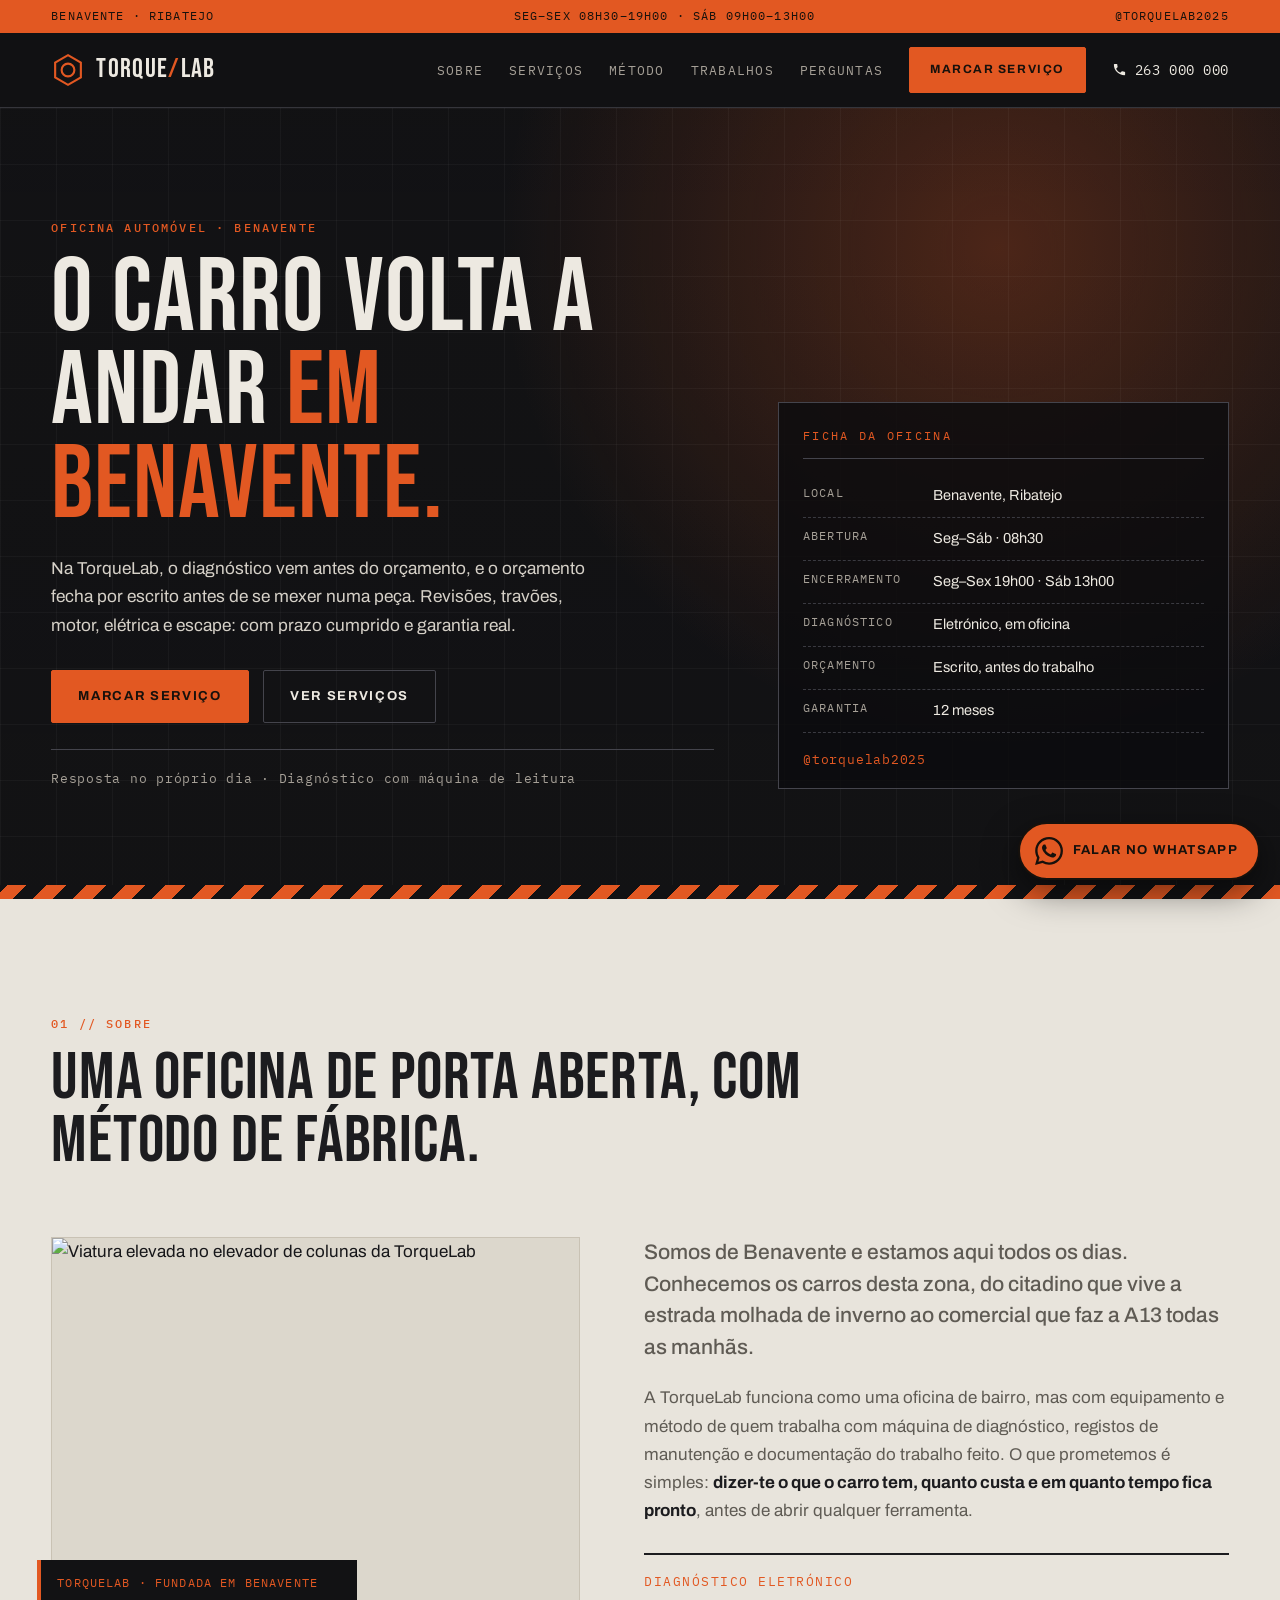
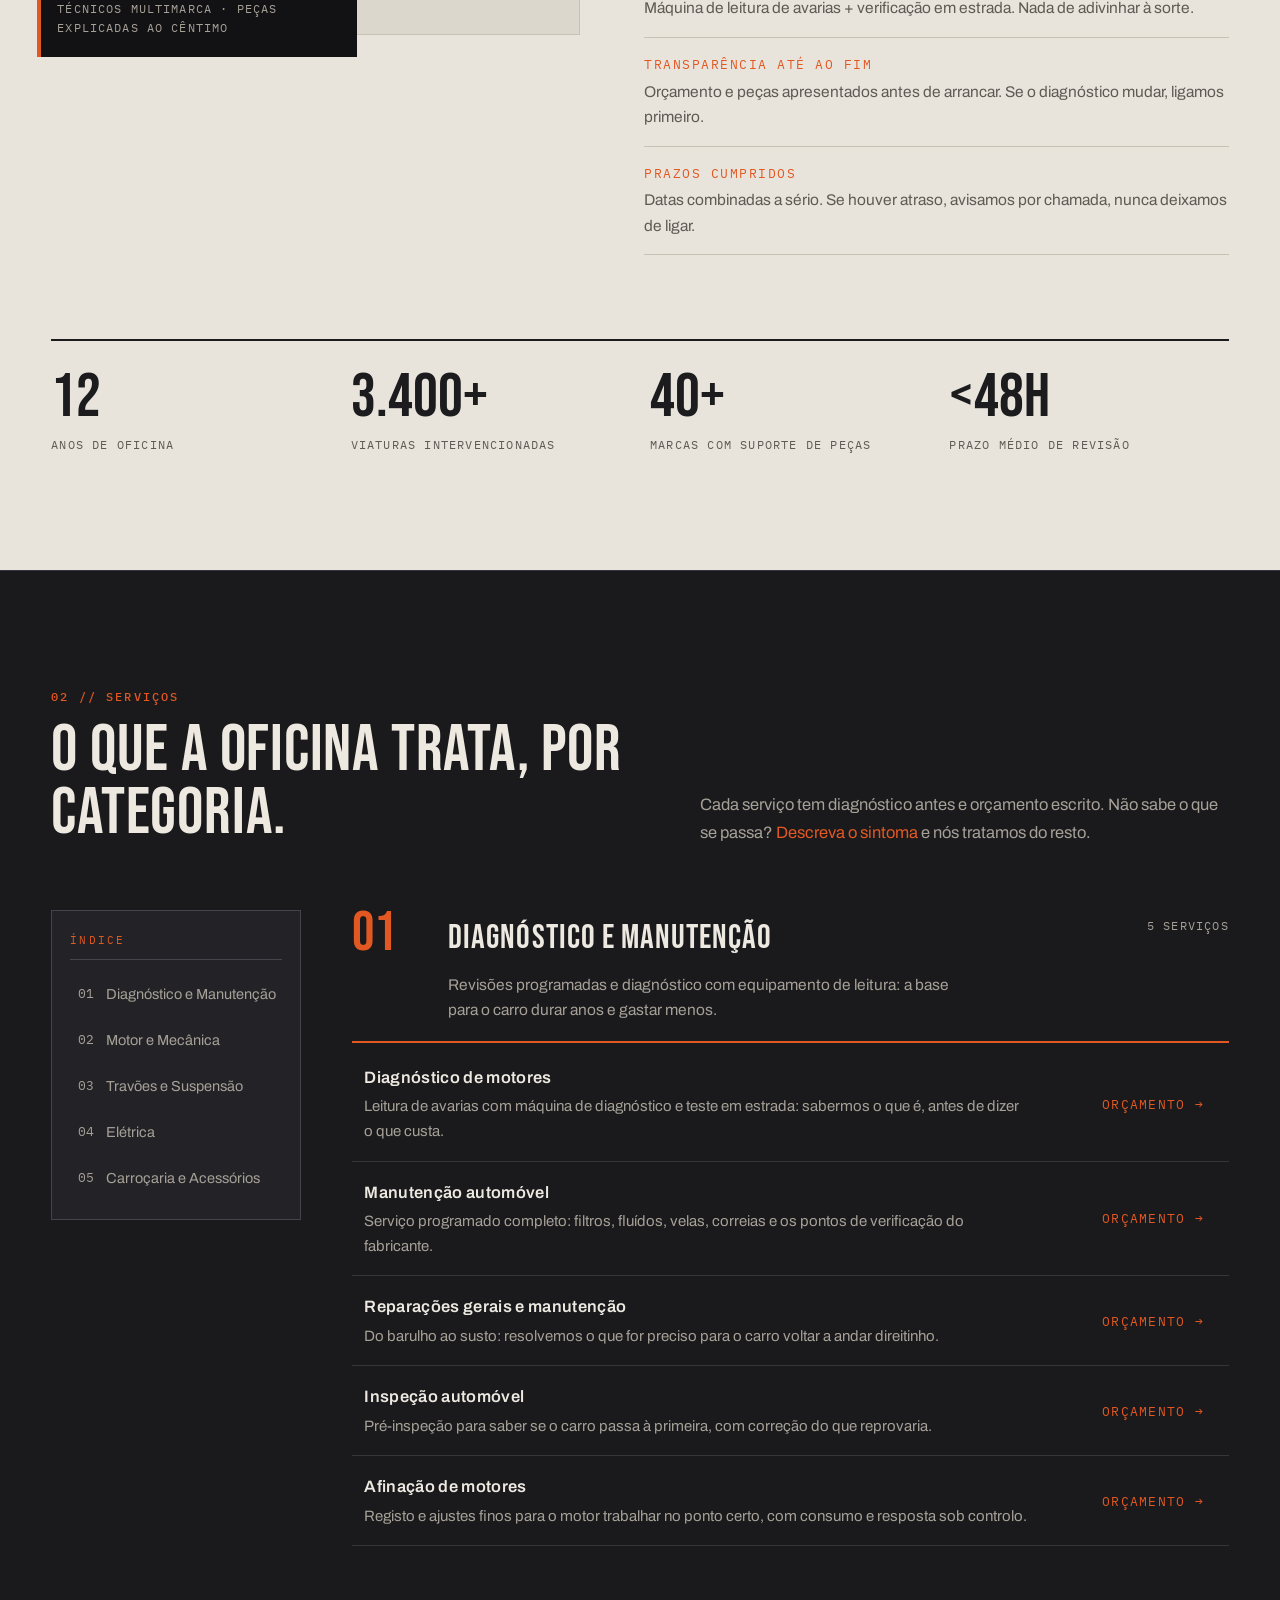
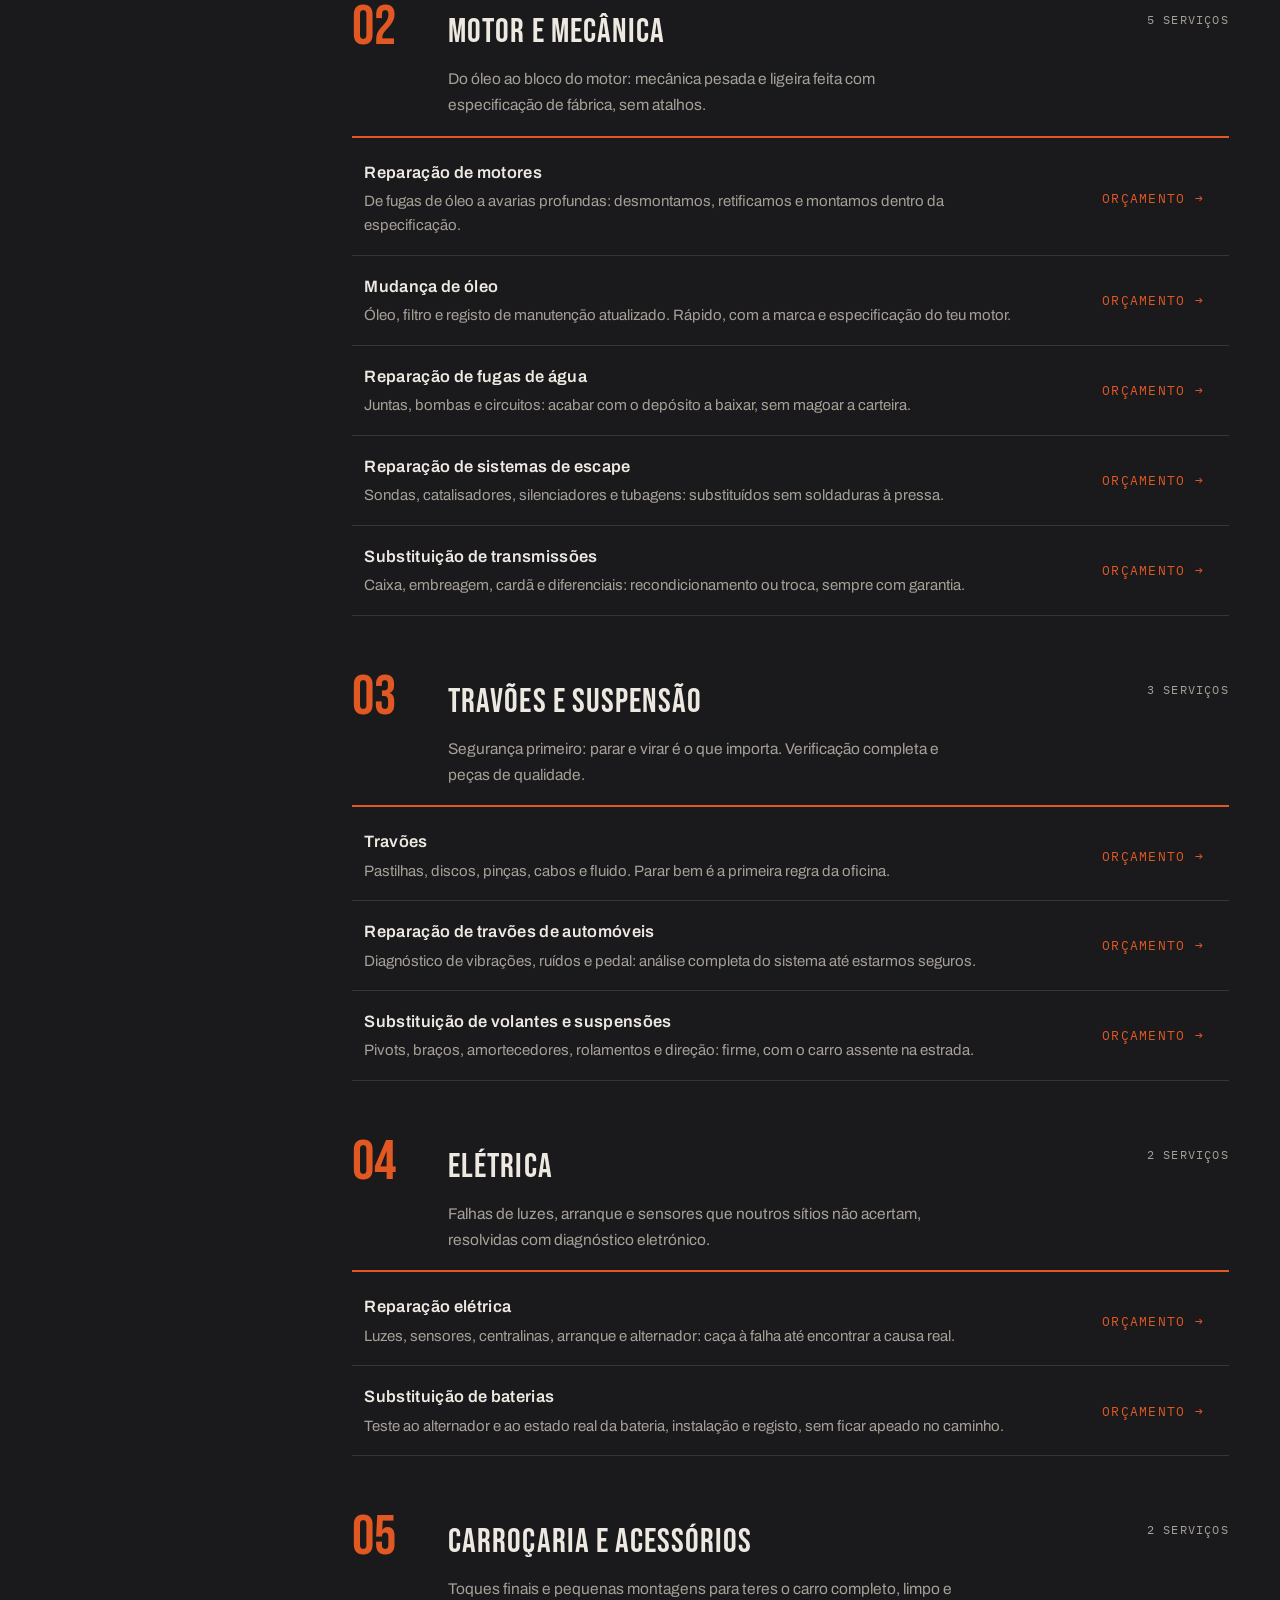
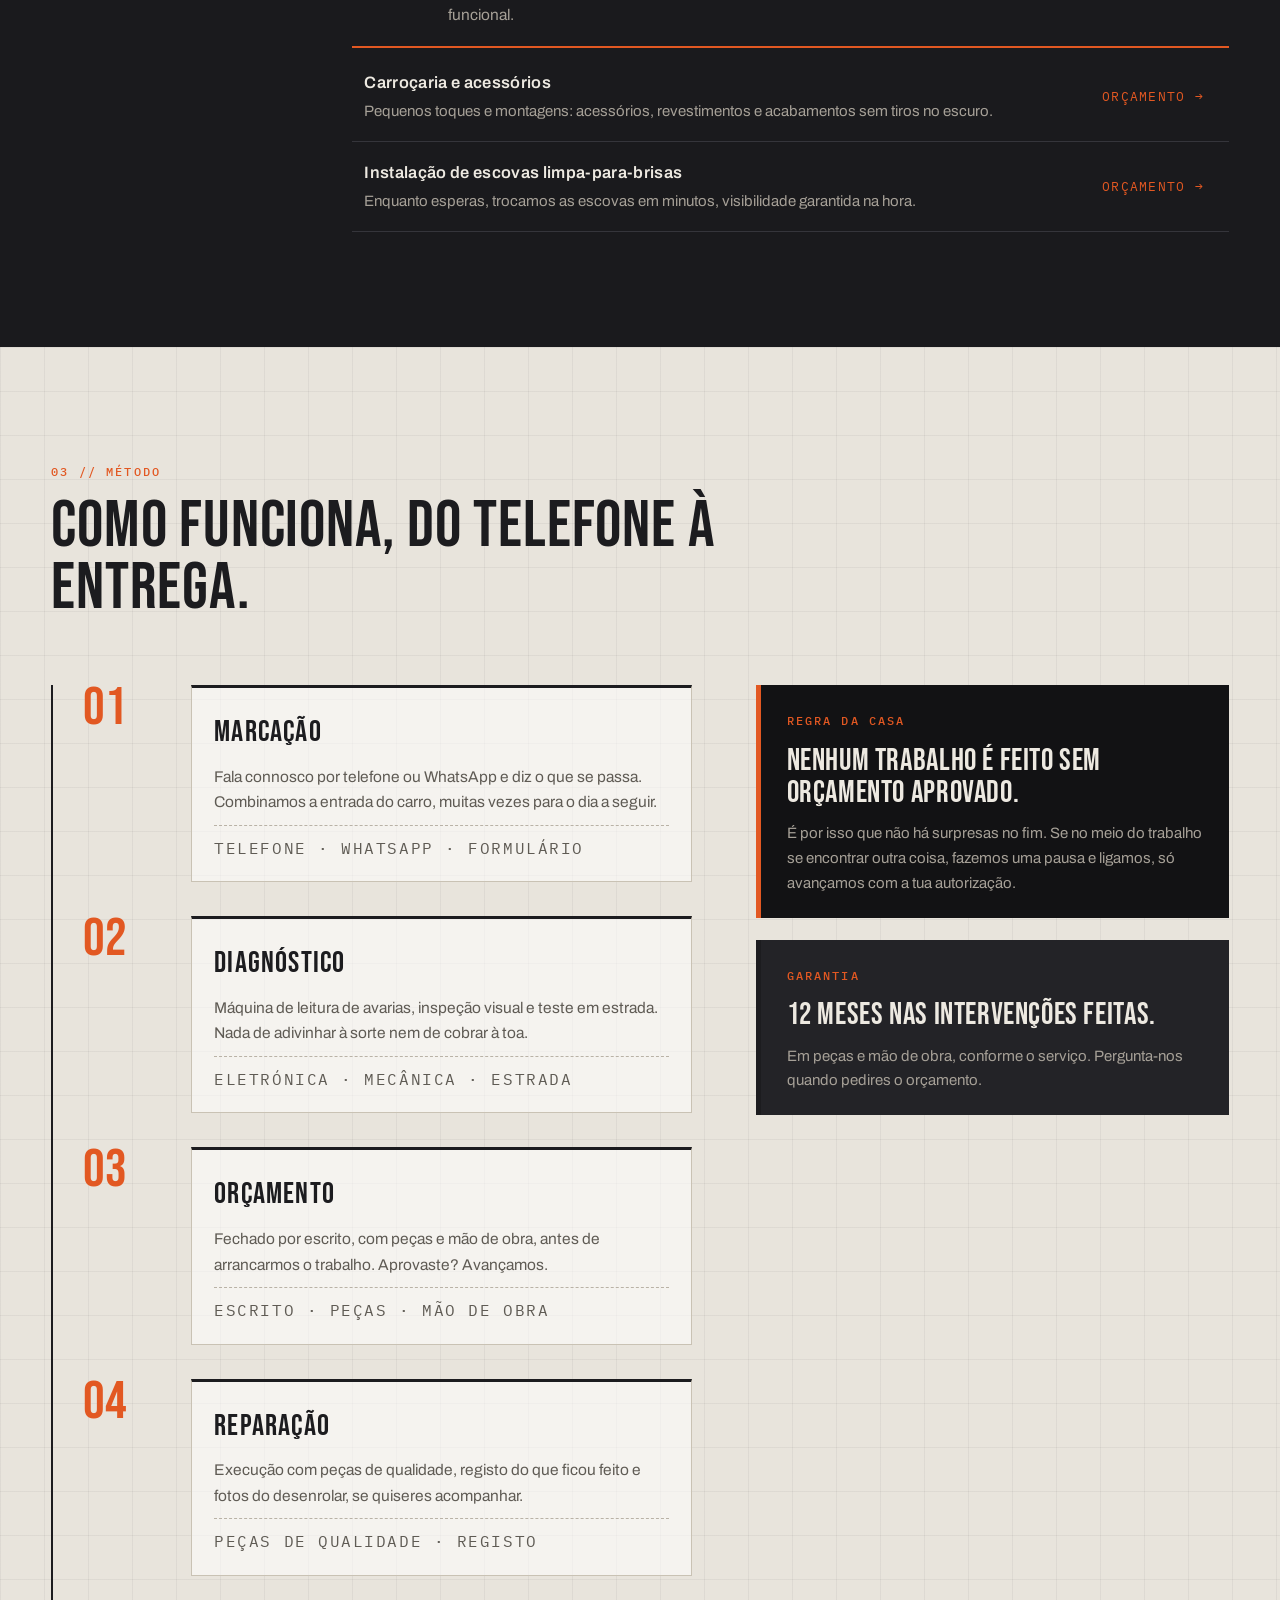
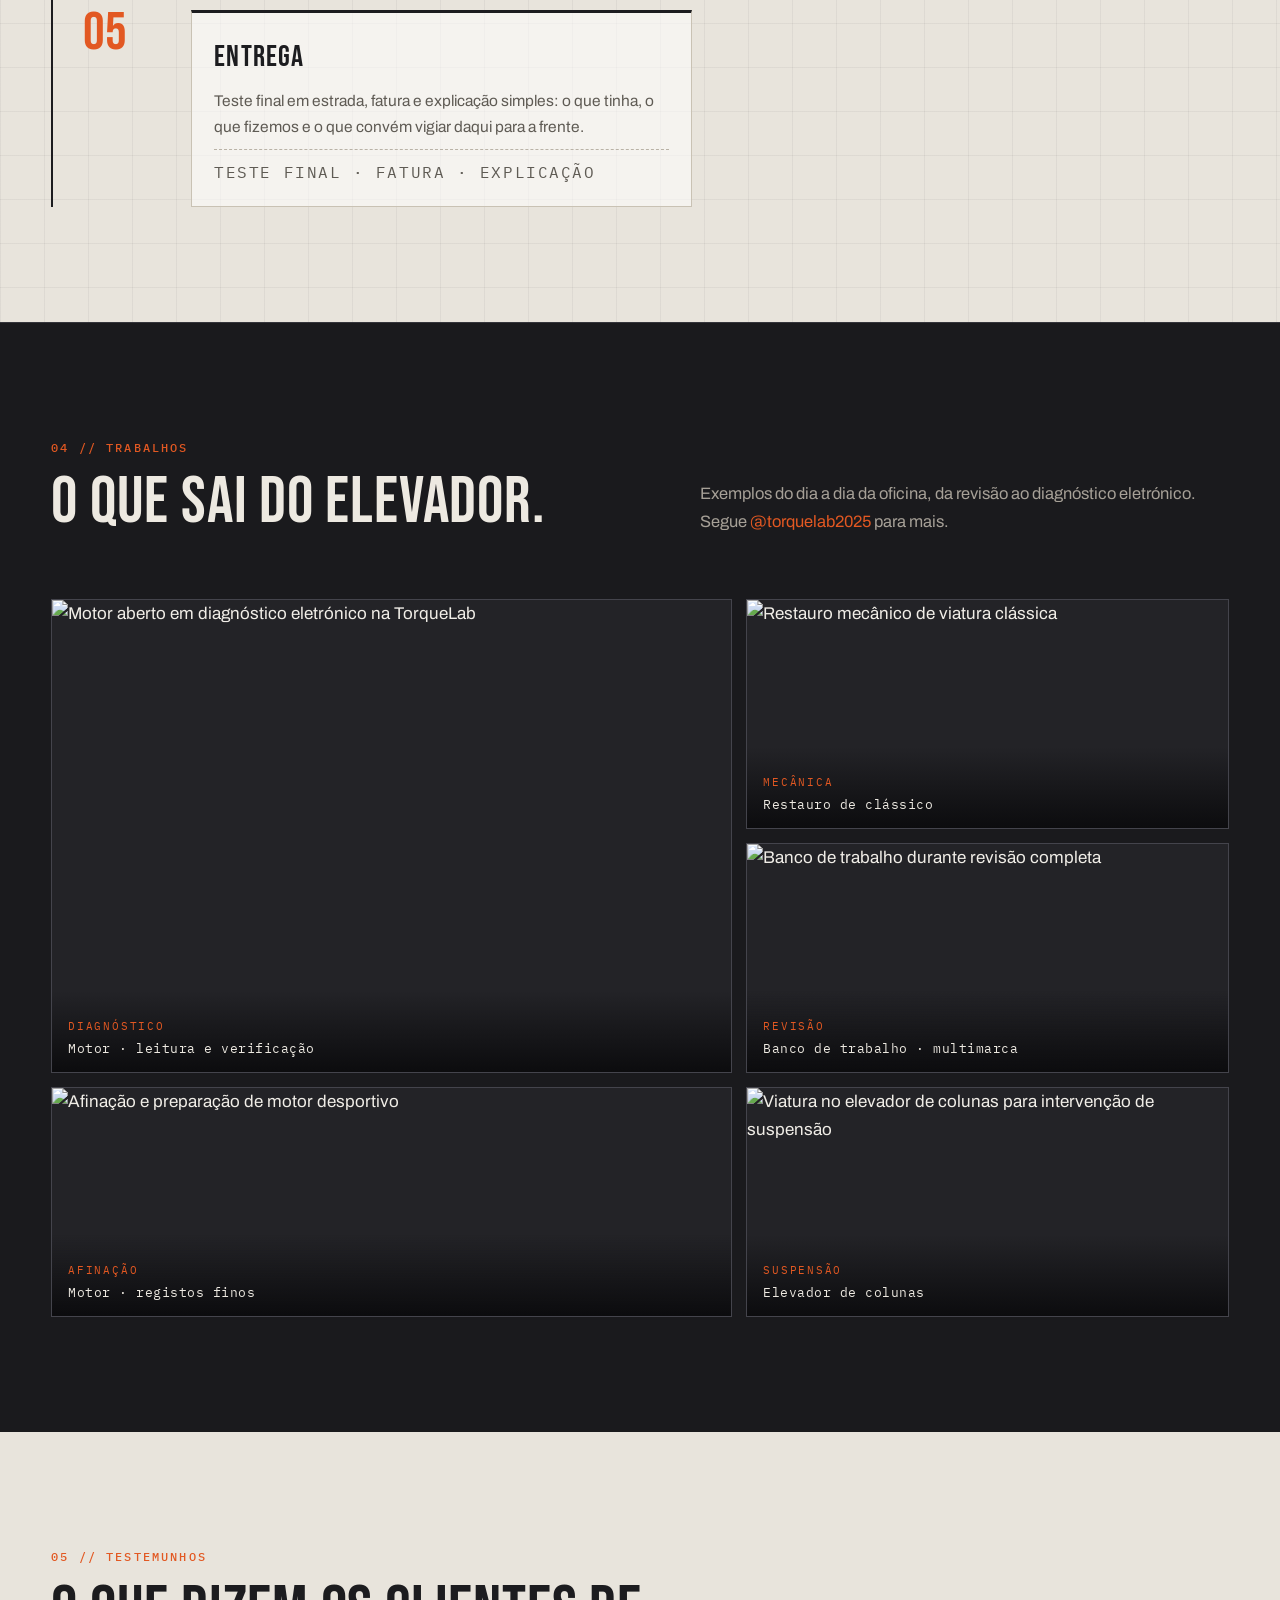
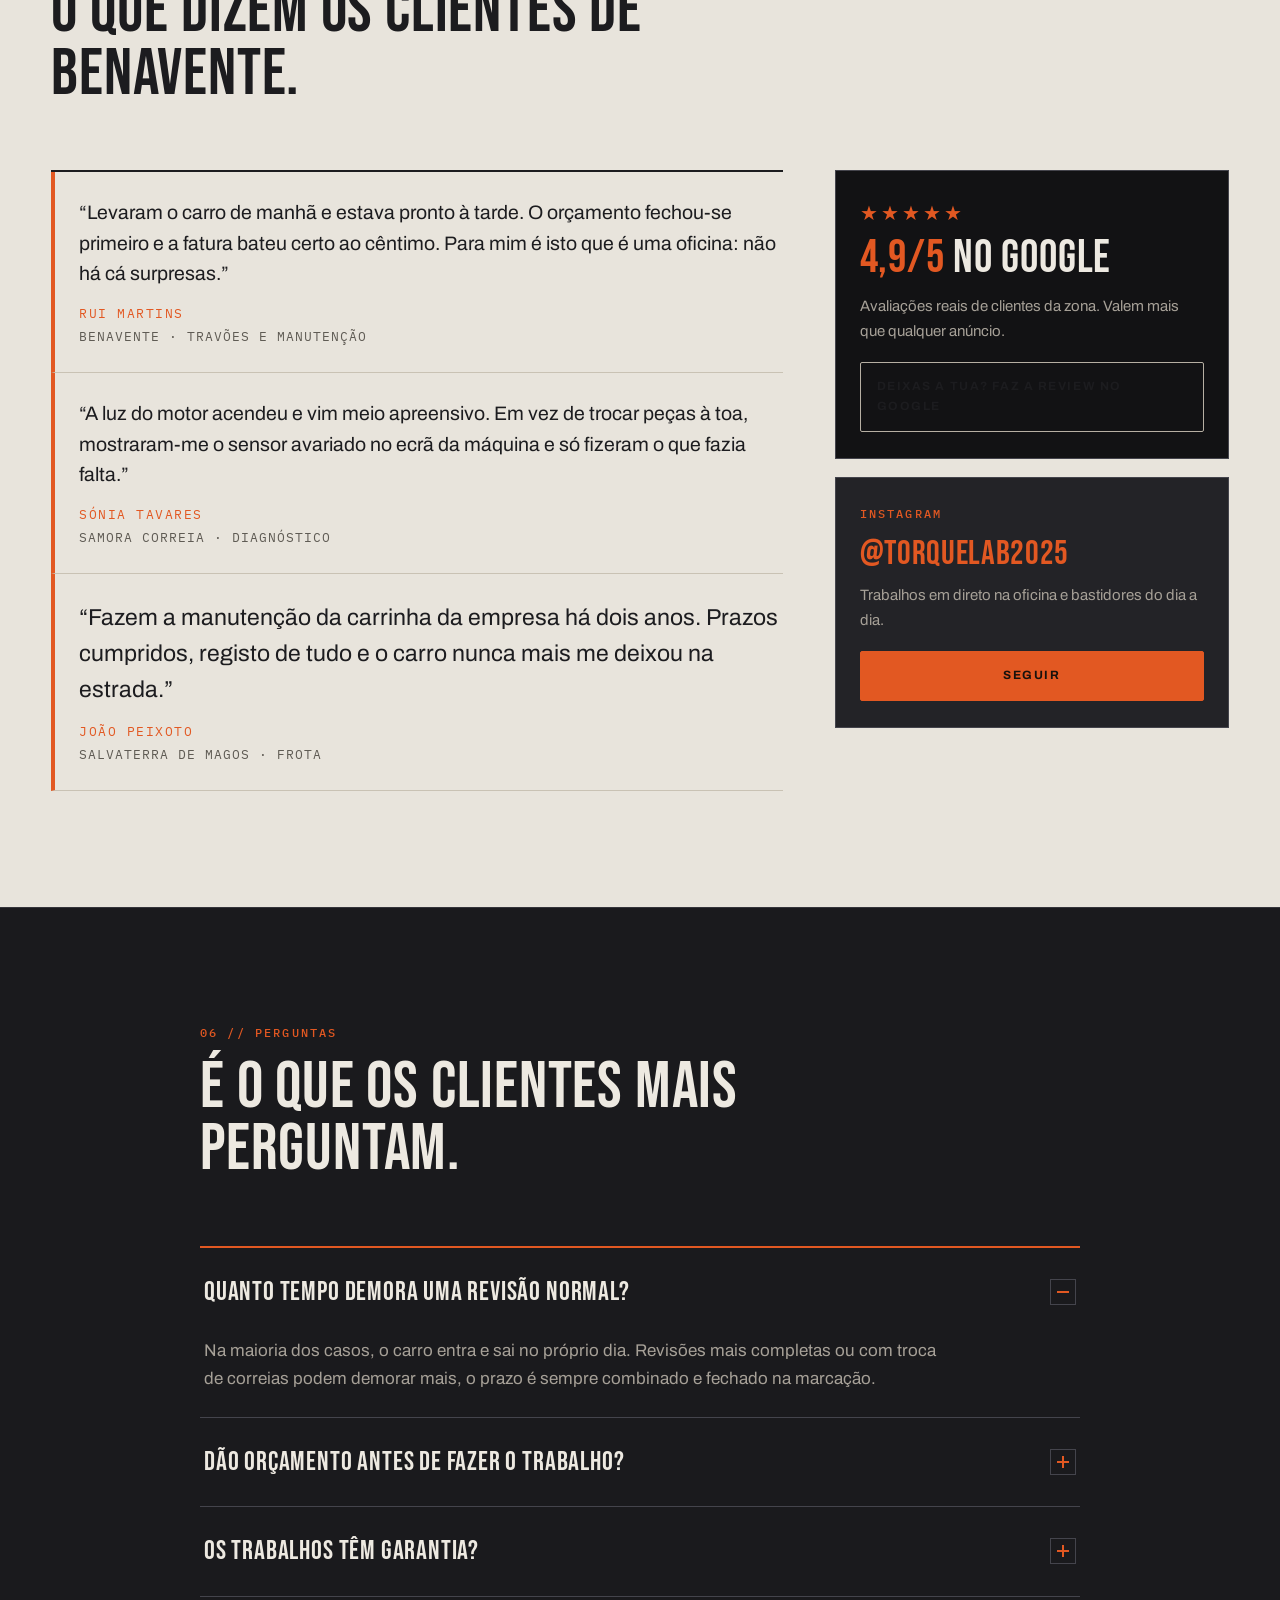
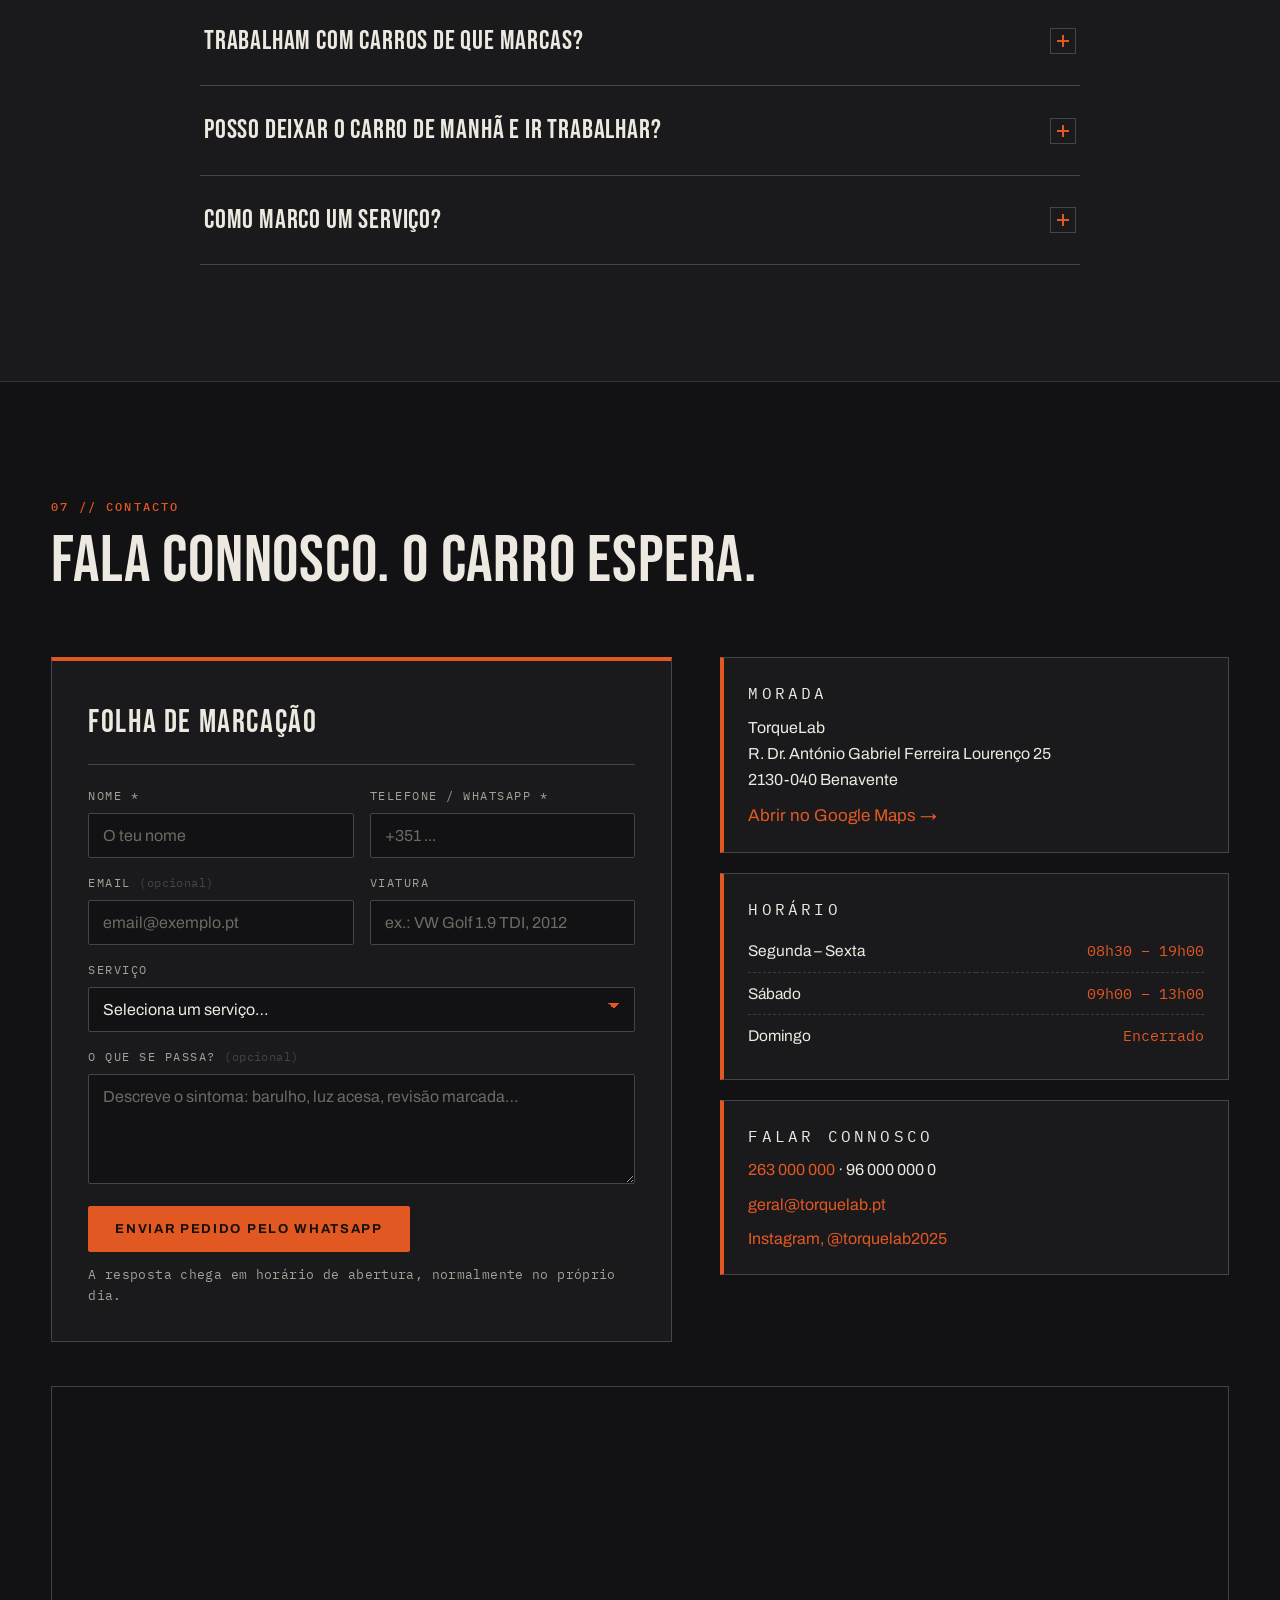
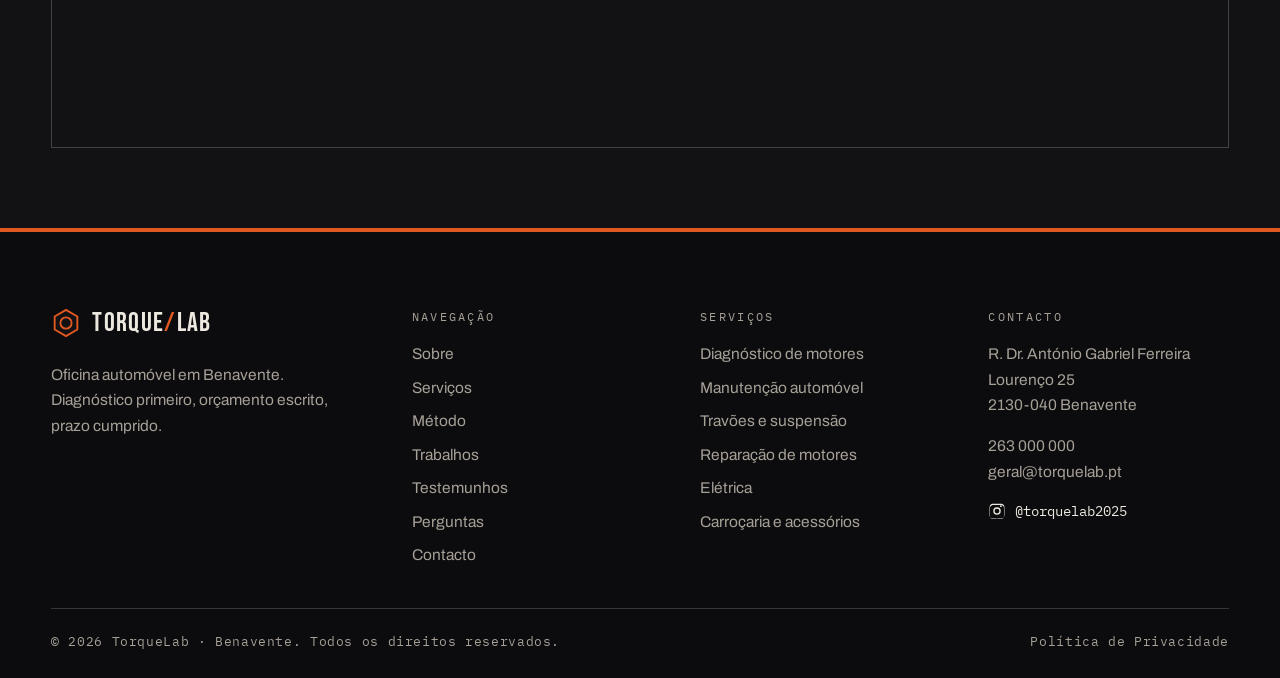
==== commit f1882df1: "Menu mobile: botão Fechar dentro do painel; corrigir barra preta à direita (overflow-x)" ====
--- a/index.html
+++ b/index.html
@@ -70,6 +70,7 @@
       </a>
 
       <nav class="nav" id="site-nav" aria-label="Navegação principal">
+        <button class="nav-close" id="nav-close" type="button">✕ Fechar</button>
         <ul class="nav__list">
           <li class="nav__item--menuonly"><a href="#inicio" data-nav>Início</a></li>
           <li><a href="#sobre" data-nav>Sobre</a></li>
--- a/assets/css/styles.css
+++ b/assets/css/styles.css
@@ -37,6 +37,7 @@
   scroll-behavior: smooth;
   scroll-padding-top: 110px;
   -webkit-text-size-adjust: 100%;
+  overflow-x: clip;
 }
 
 body {
@@ -47,6 +48,7 @@
   color: var(--txt);
   background: var(--ink);
   -webkit-font-smoothing: antialiased;
+  overflow-x: clip;
 }
 
 img { max-width: 100%; display: block; height: auto; }
@@ -177,8 +179,7 @@
   position: sticky;
   top: 0;
   z-index: 80;
-  background: rgba(18, 18, 20, .94);
-  backdrop-filter: blur(6px);
+  background: rgba(18, 18, 20, .97);
   border-bottom: 1px solid var(--steel);
   transition: box-shadow .2s;
 }
@@ -207,6 +208,7 @@
 .brand__text span { color: var(--orange); }
 
 .nav { display: flex; align-items: center; gap: 26px; }
+.nav-close { display: none; }
 .nav__list { display: flex; gap: 26px; }
 .nav__item--menuonly { display: none; }
 .nav__list a {
@@ -1077,34 +1079,57 @@
 @media (max-width: 860px) {
   .topbar__item--mid { display: none; }
 
-  .nav-toggle { display: flex; }
+  .nav-toggle { display: flex; z-index: 21; }
   .nav {
+    display: none;
     position: fixed;
     inset: 0;
-    top: 0;
     flex-direction: column;
-    justify-content: center;
-    gap: 30px;
-    background: rgba(12, 12, 14, .98);
-    transform: translateX(100%);
-    transition: transform .3s ease;
-    padding: 90px 8vw 40px;
+    background: rgba(12, 12, 14, .99);
+    padding: 18px 6vw calc(28px + env(safe-area-inset-bottom));
     overflow-y: auto;
+    -webkit-overflow-scrolling: touch;
+    z-index: 20;
   }
-  .nav.is-open { transform: translateX(0); }
-  .nav__list { flex-direction: column; gap: 6px; width: 100%; }
+  .nav.is-open { display: flex; }
+  .nav__list { flex-direction: column; width: 100%; margin: 0; gap: 0; }
   .nav__item--menuonly { display: block; }
-
-.nav__list a {
+  .nav-close {
+    display: inline-flex;
+    align-items: center;
+    gap: 8px;
+    align-self: flex-end;
+    margin-bottom: 14px;
+    font-family: var(--f-mono);
+    font-size: 12.5px;
+    letter-spacing: .12em;
+    text-transform: uppercase;
+    color: var(--txt);
+    background: none;
+    border: 1px solid var(--steel-2);
+    border-radius: 2px;
+    padding: 10px 16px;
+    cursor: pointer;
+    transition: color .15s, border-color .15s;
+  }
+  .nav-close:hover { color: var(--orange); border-color: var(--orange); }
+  body.nav-open .nav-toggle { visibility: hidden; }
+
+  .nav__list a {
     font-family: var(--f-display);
-    font-size: clamp(34px, 9vw, 52px);
-    letter-spacing: .04em;
+    font-size: clamp(24px, 6.5vw, 30px);
+    font-weight: 400;
+    letter-spacing: .05em;
+    text-transform: uppercase;
     color: var(--txt);
     border-bottom: 1px solid var(--steel);
-    padding: 14px 0;
+    padding: 17px 2px;
     display: block;
+    transition: color .15s, padding-left .15s;
   }
-  .nav__cta { width: 100%; padding: 17px; font-size: 14px; }
+  .nav__list a:hover { color: var(--orange); padding-left: 6px; }
+  .nav__list li:first-child a { border-top: 1px solid var(--steel); }
+  .nav__cta { width: 100%; padding: 16px; font-size: 14px; margin-top: 24px; }
   body.nav-open { overflow: hidden; }
 
   .about { grid-template-columns: 1fr; }
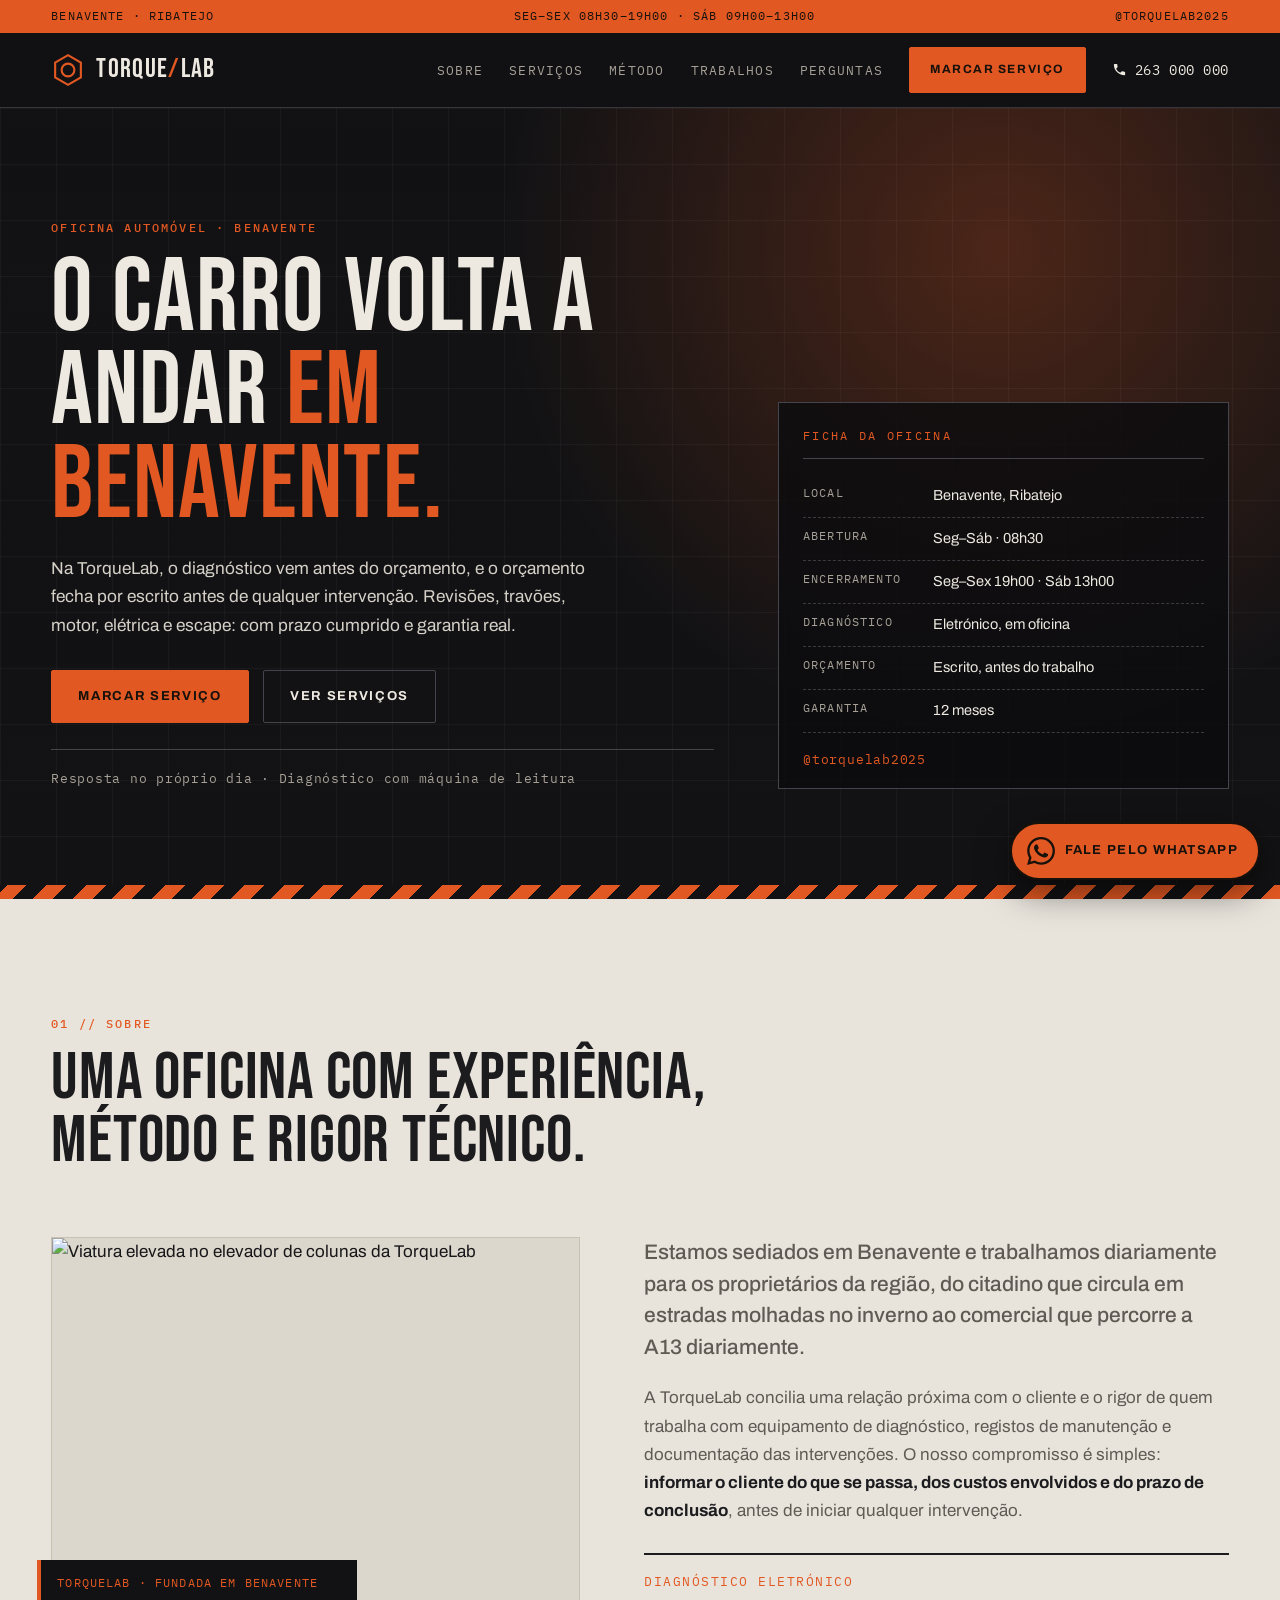
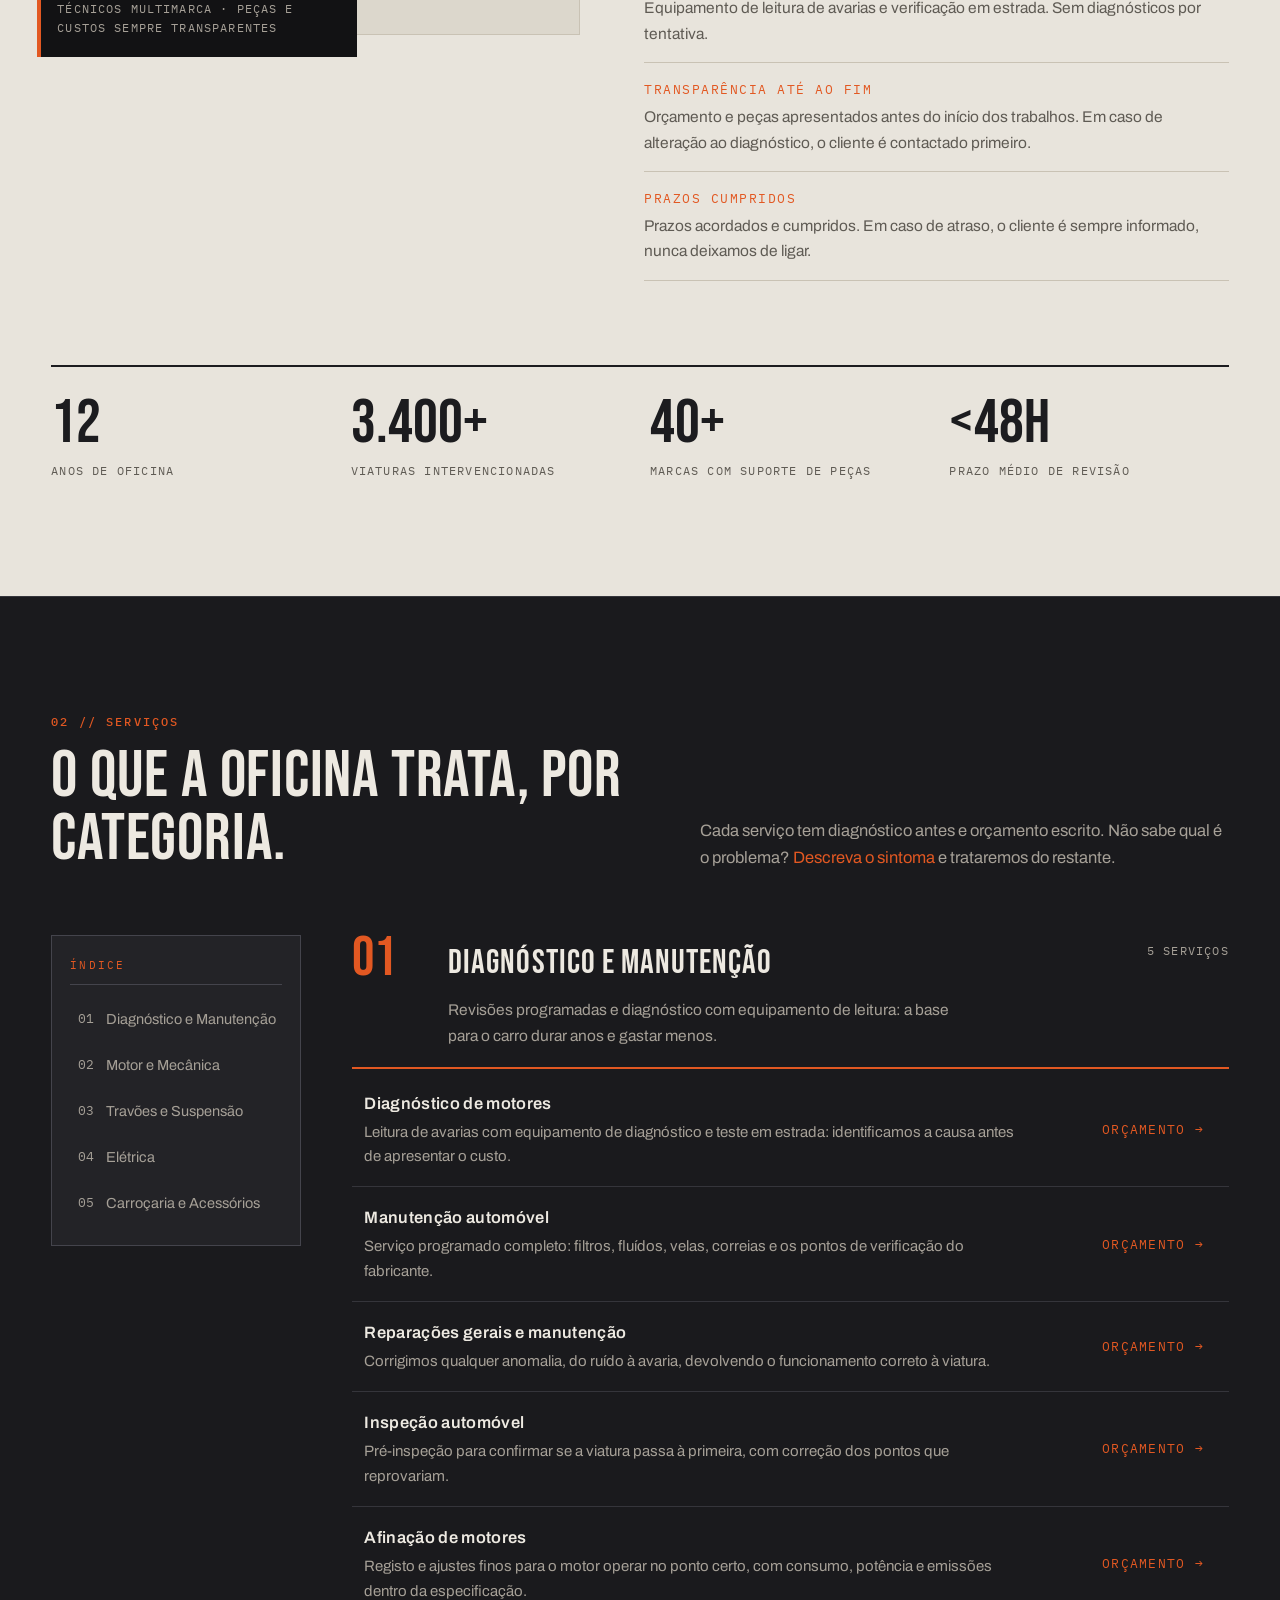
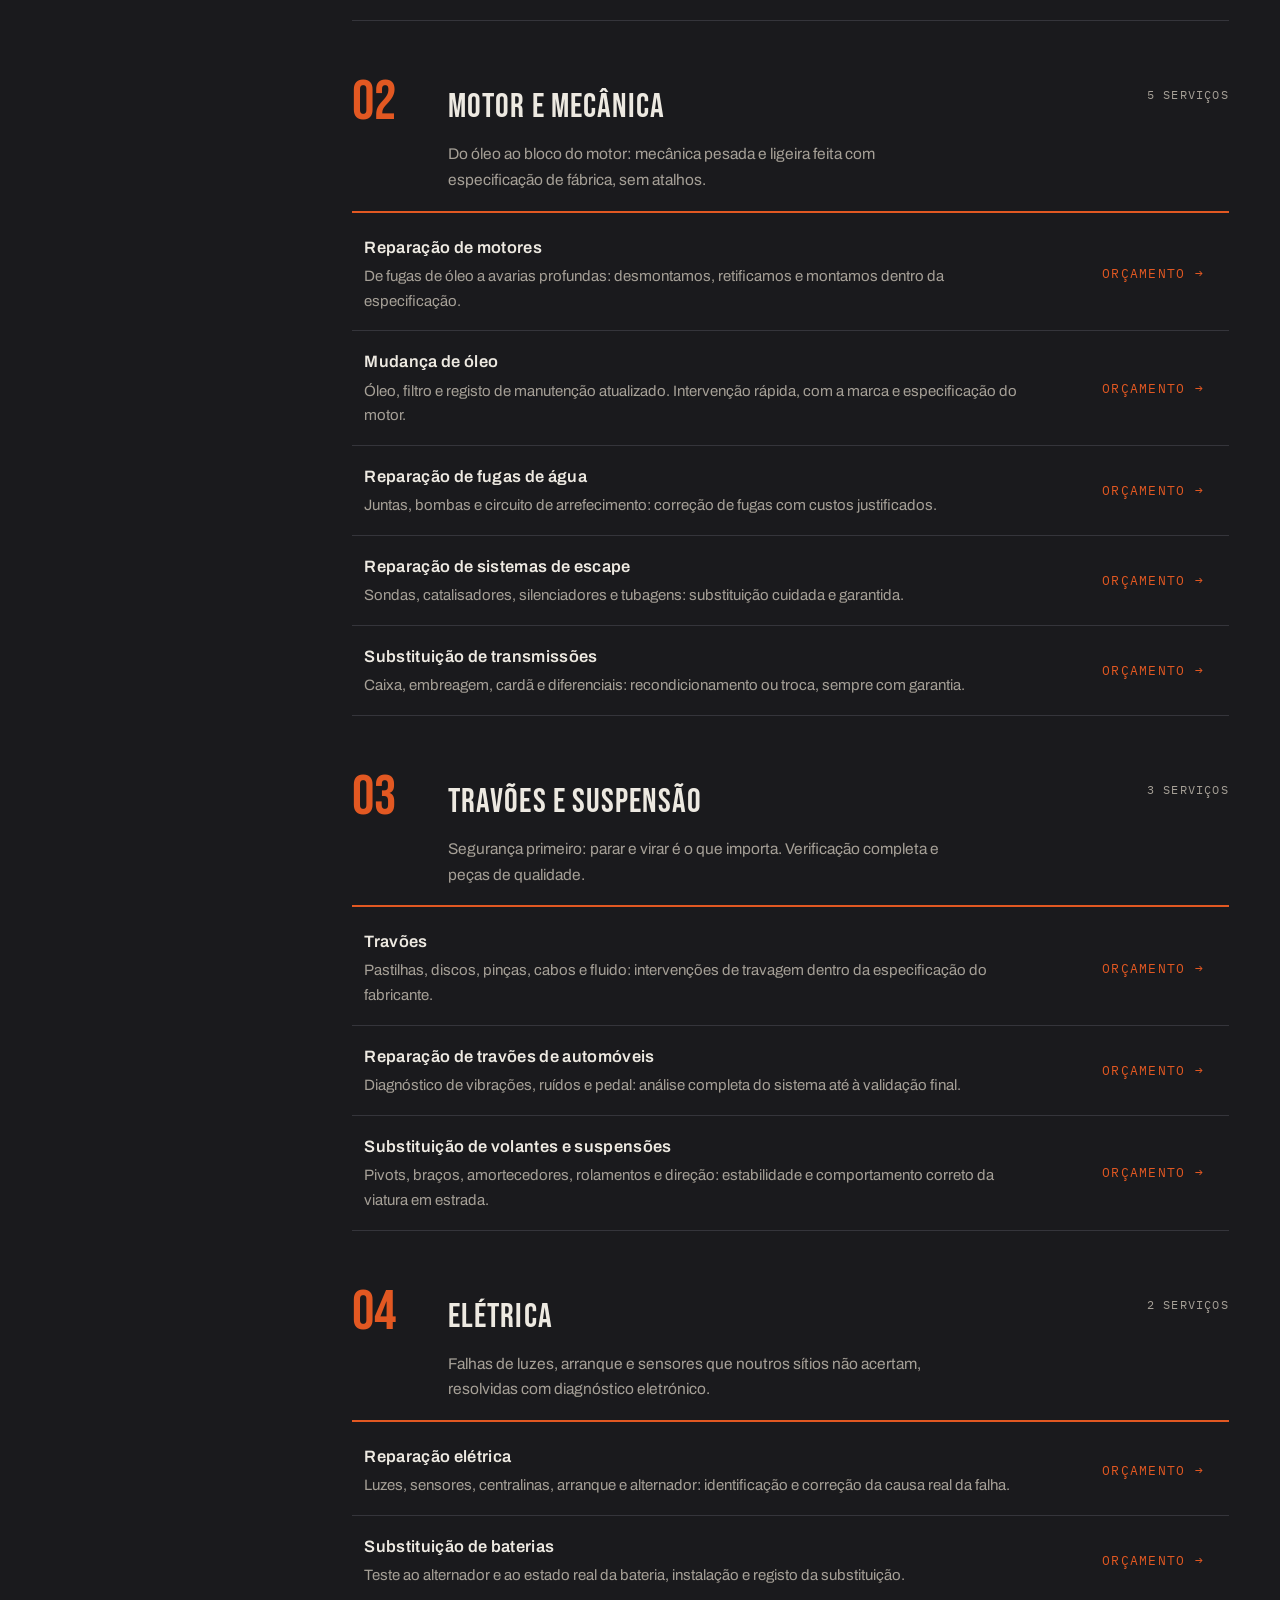
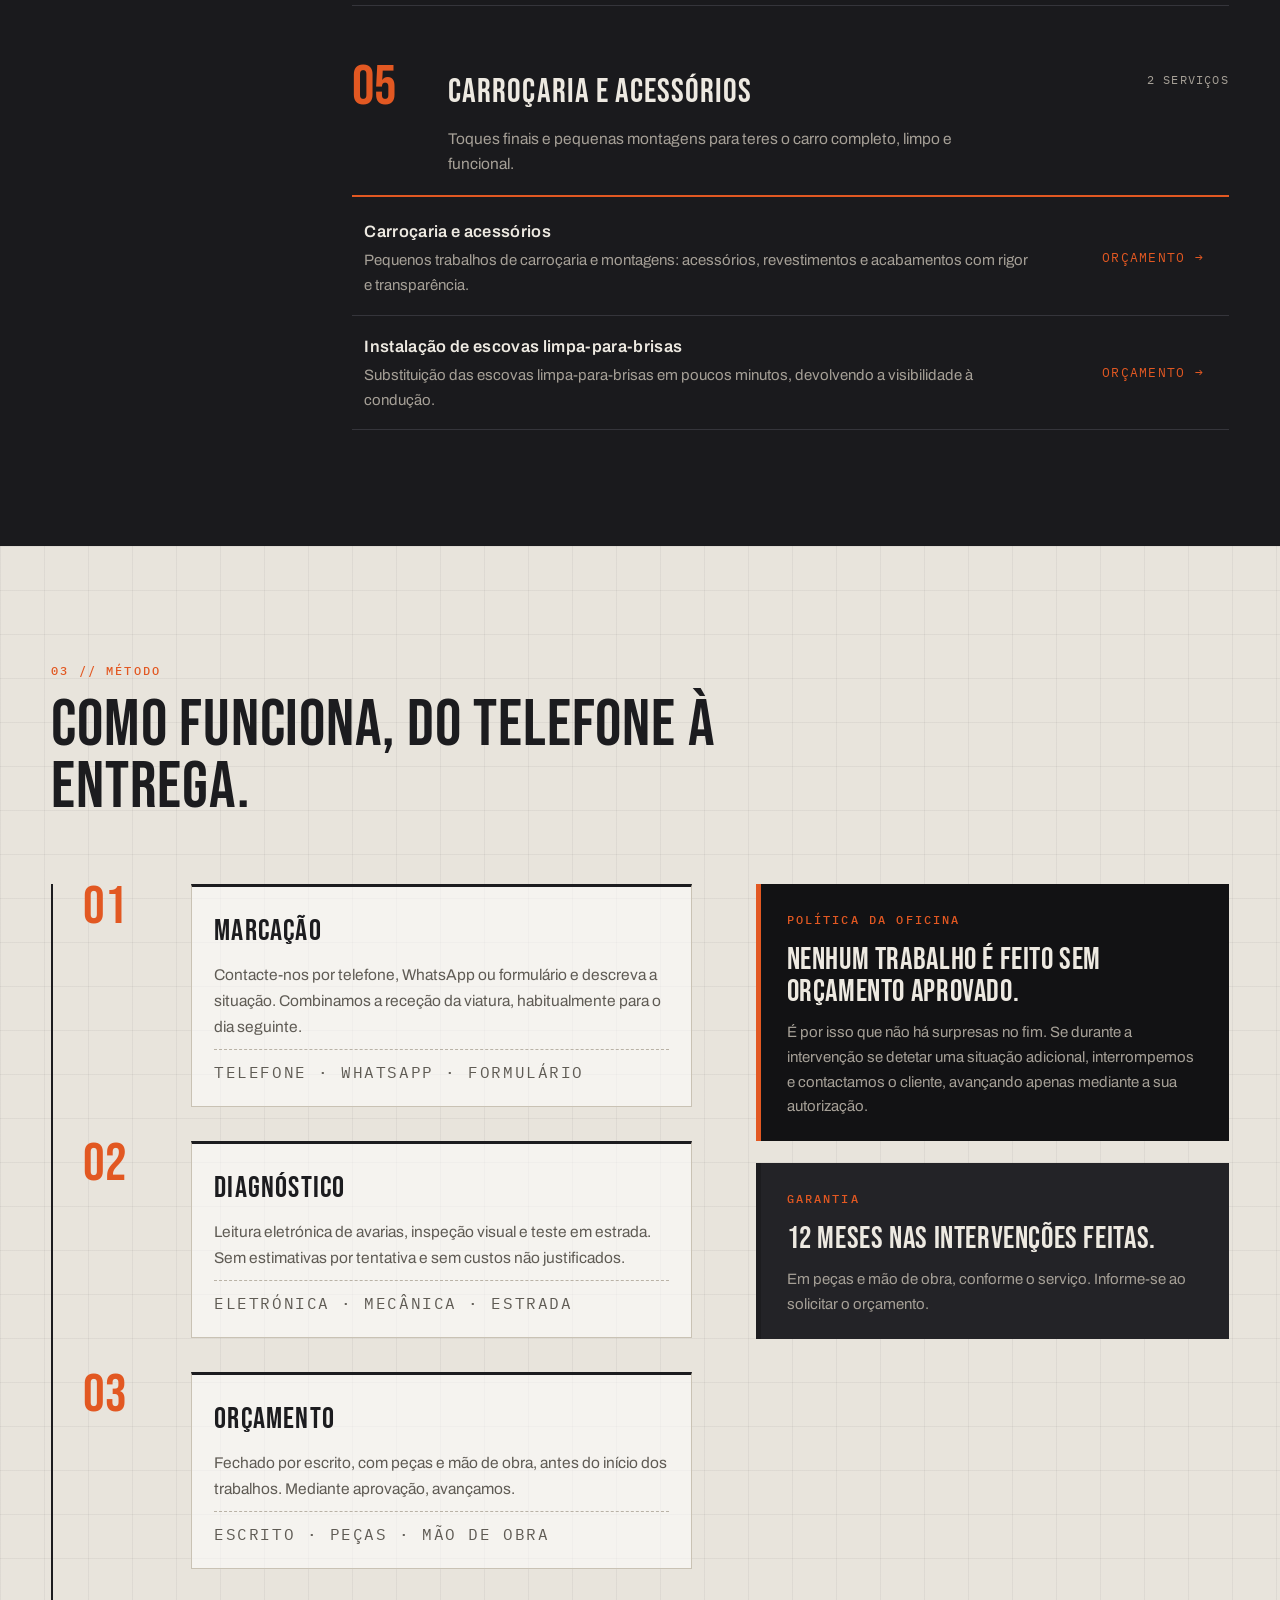
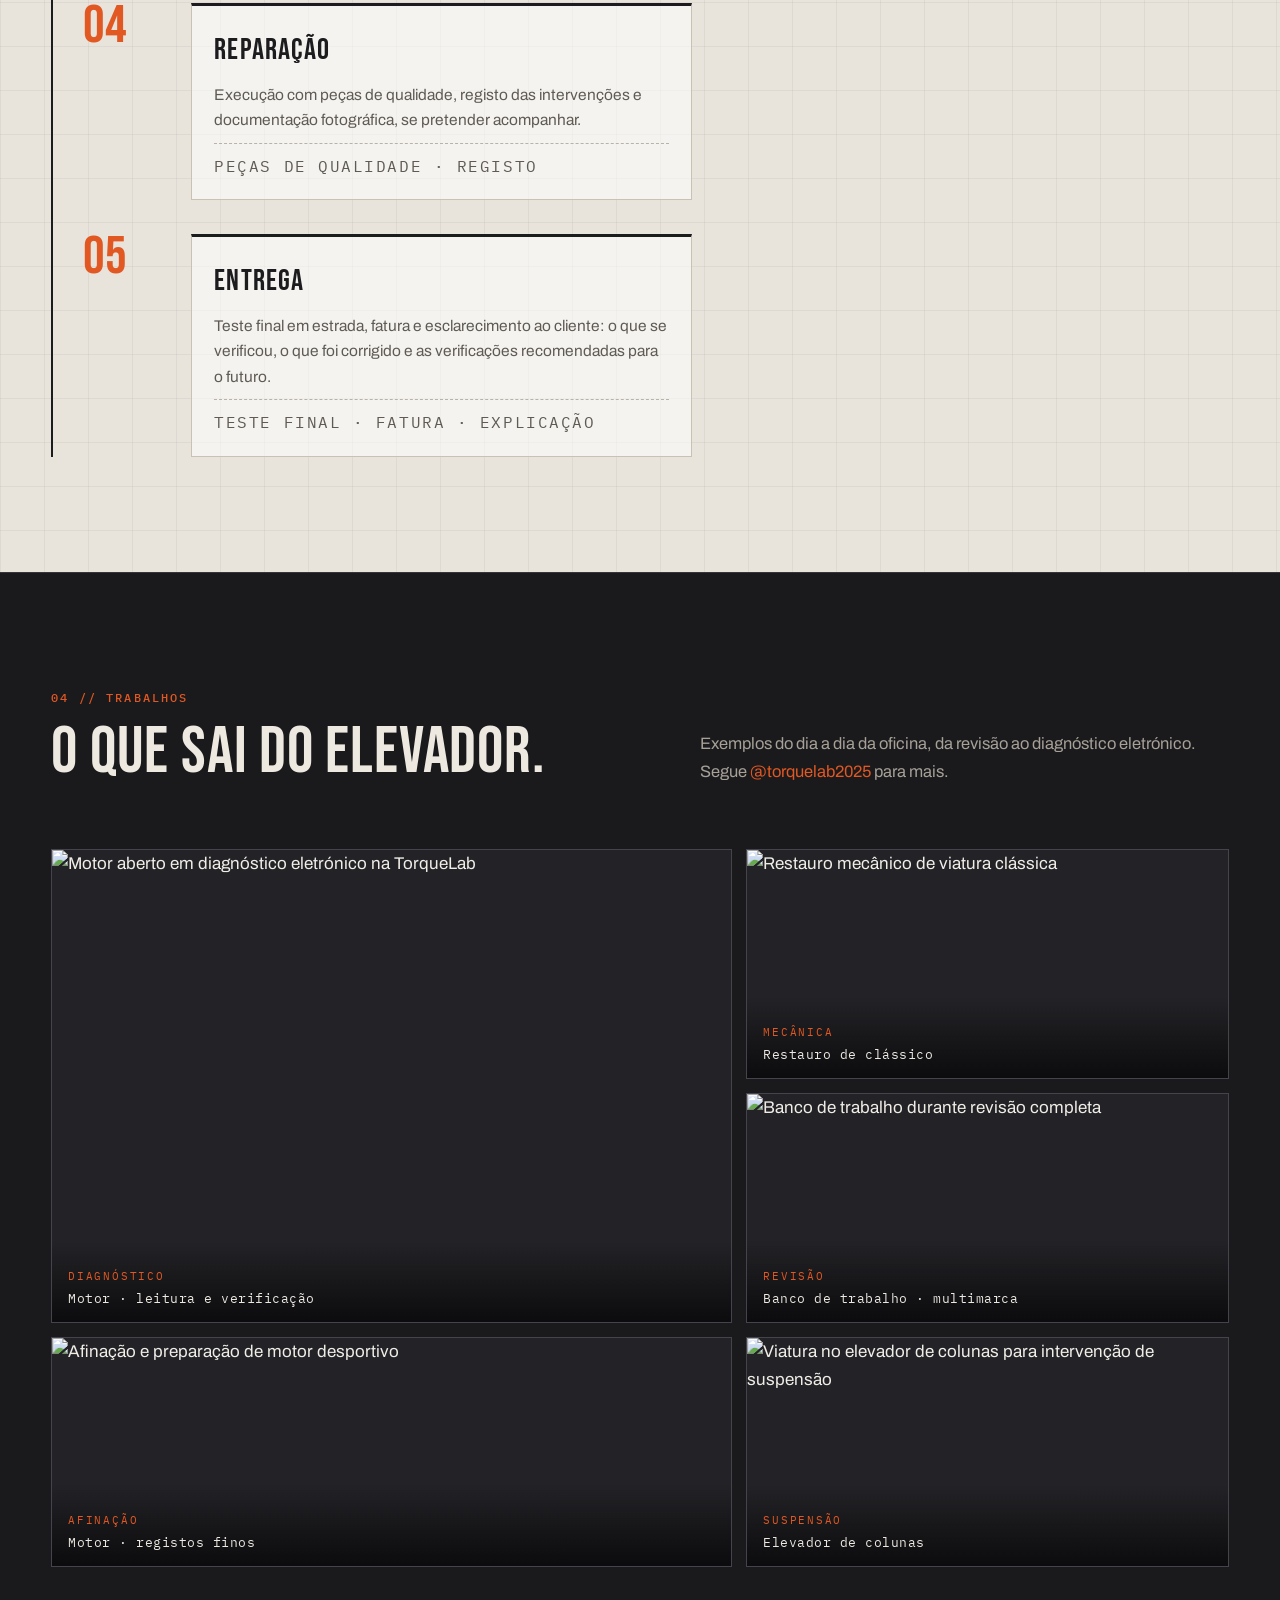
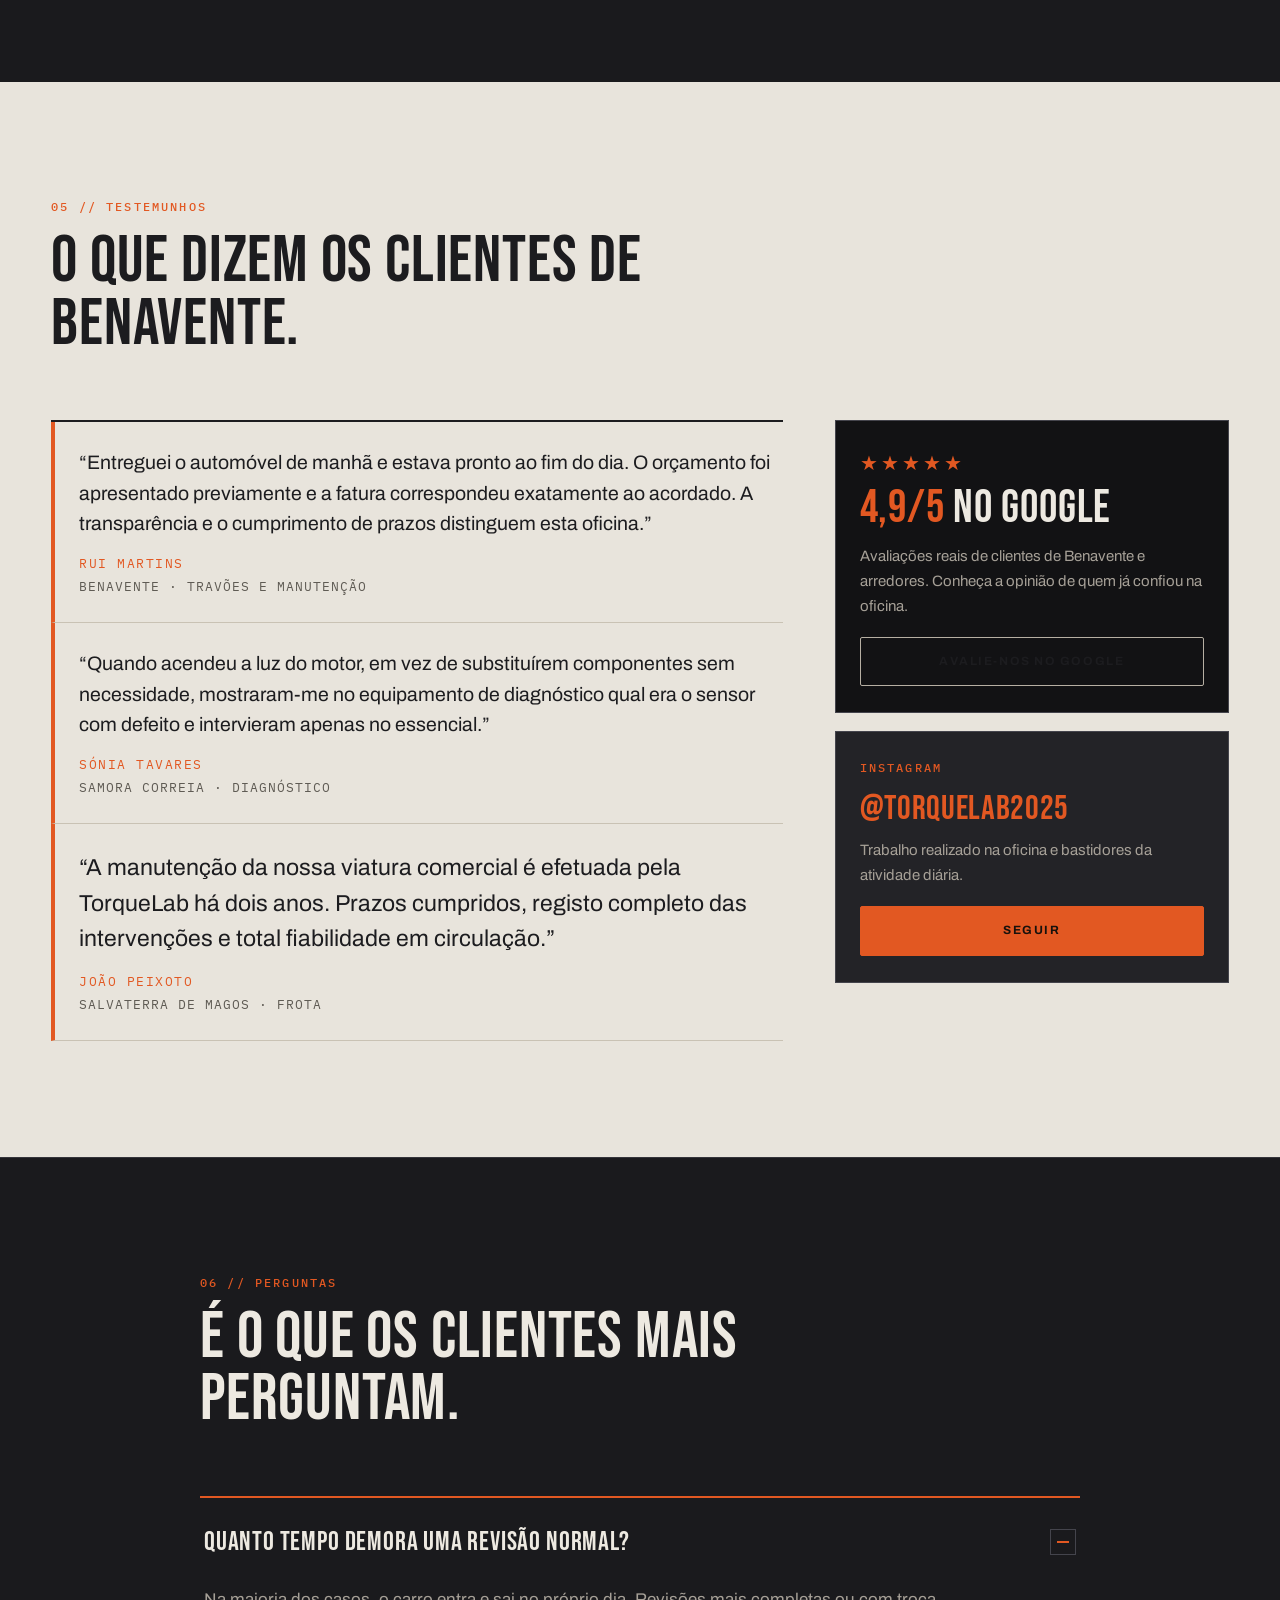
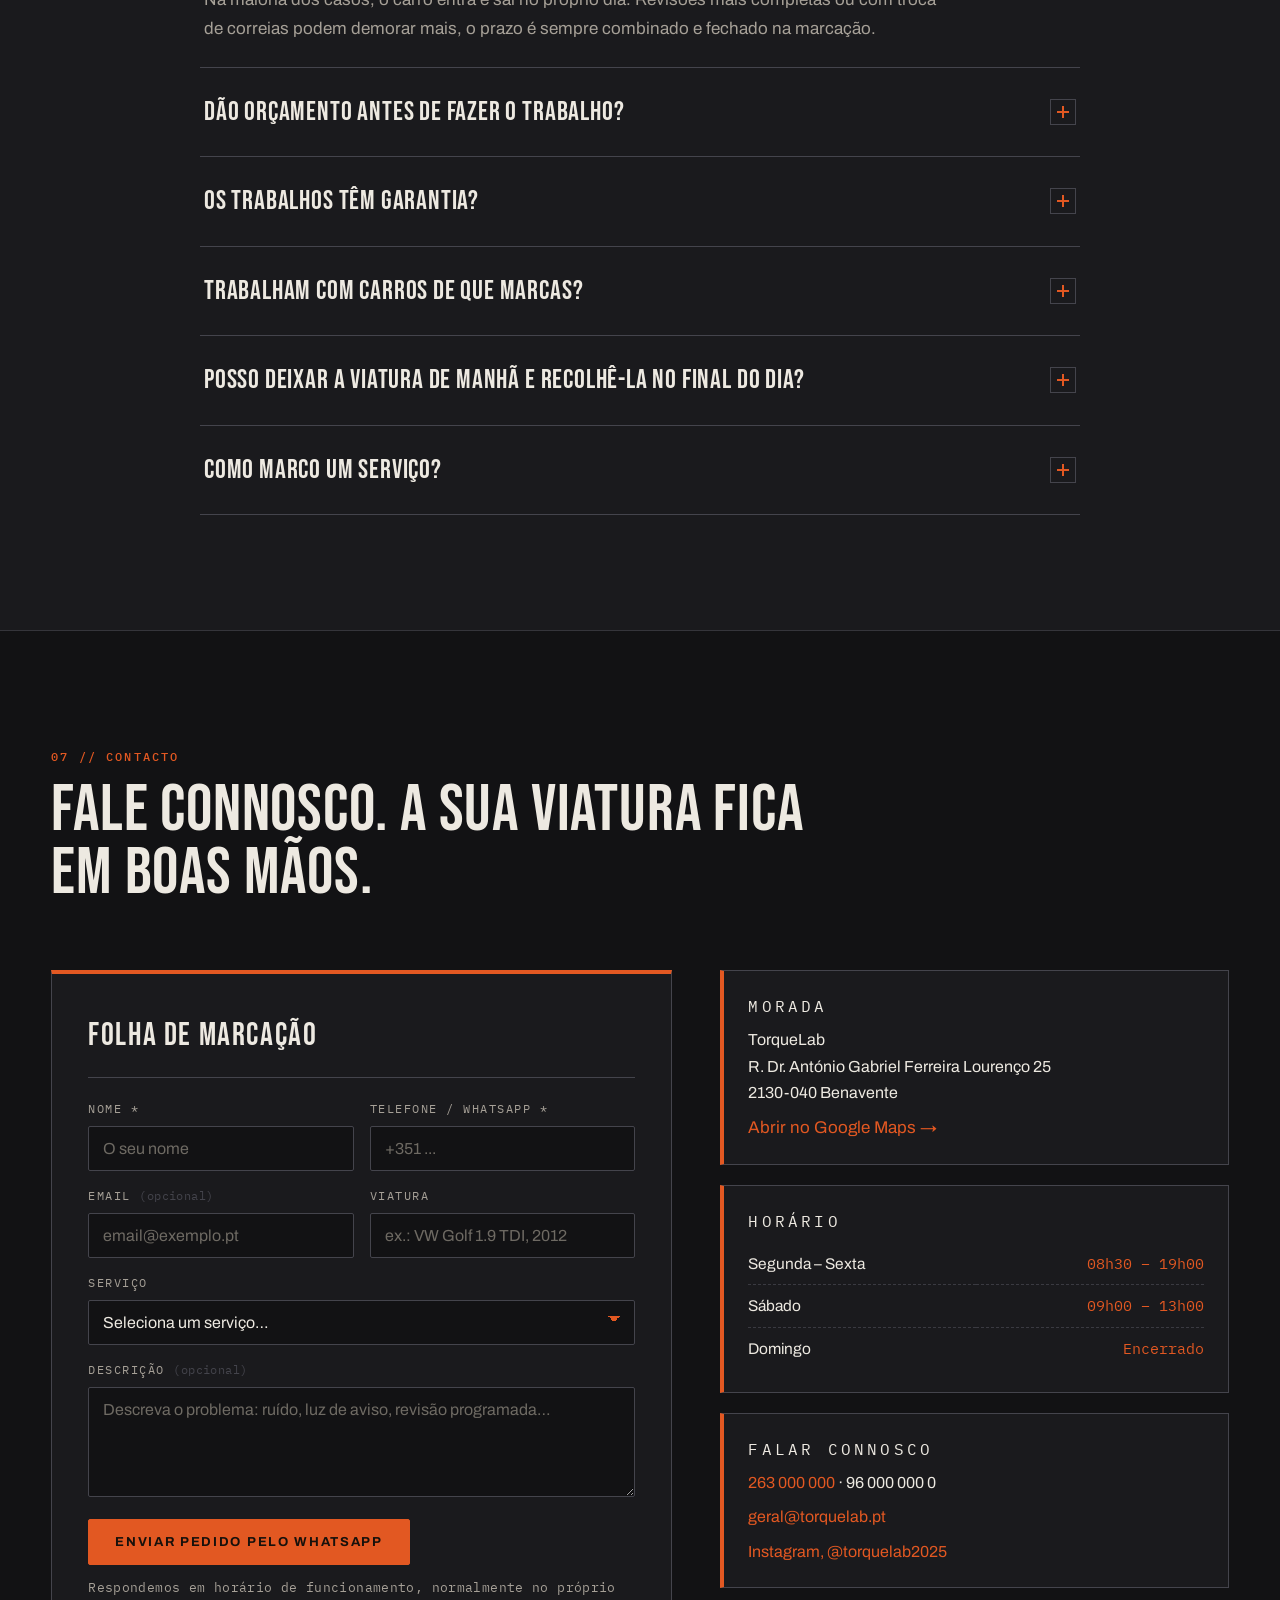
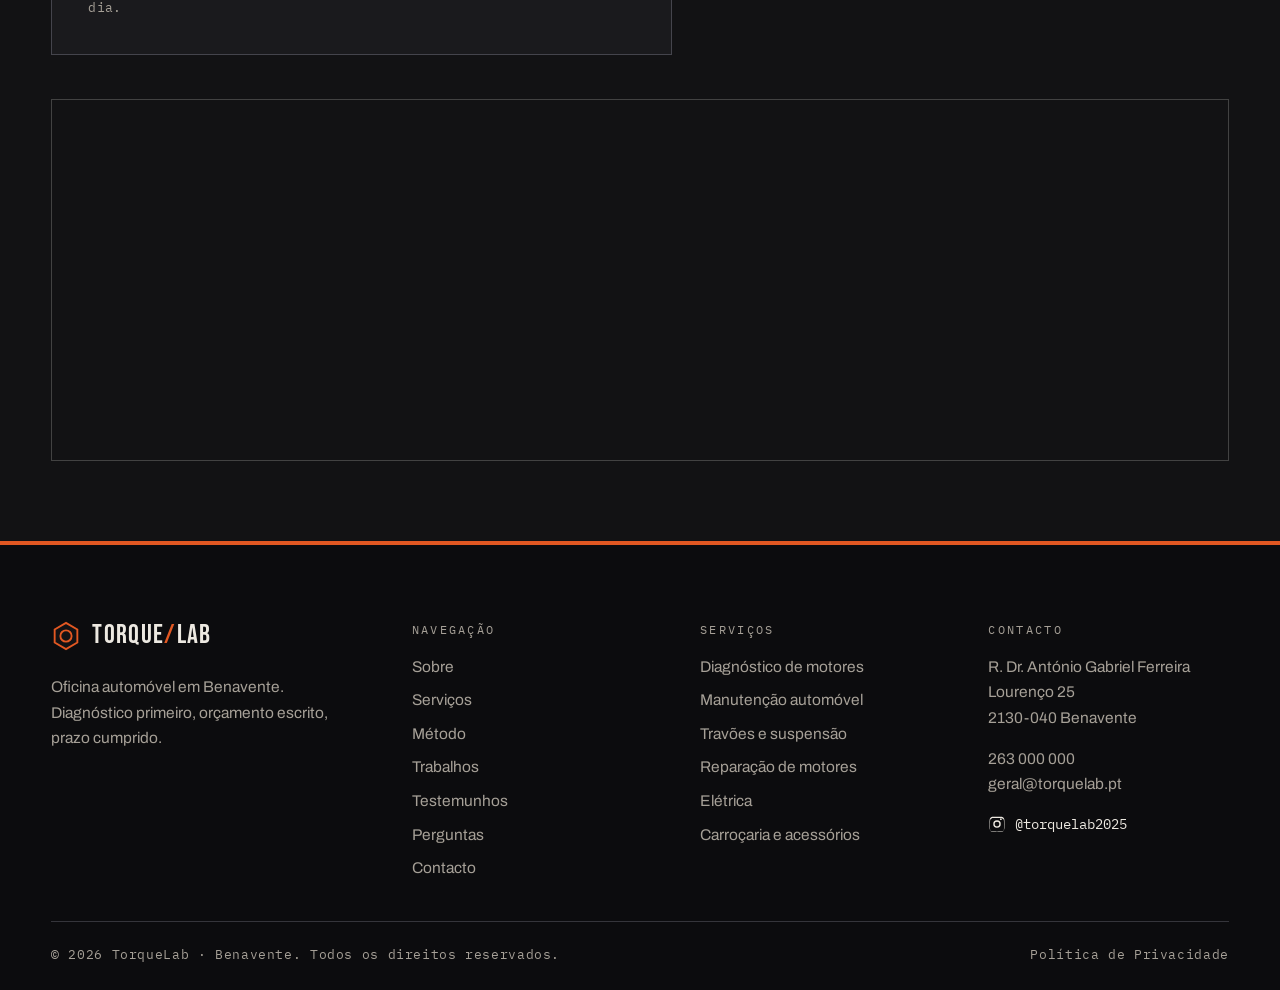
==== commit cb87420b: "Copy: registo formal e profissional em todo o site (substituir tom informal)" ====
--- a/index.html
+++ b/index.html
@@ -101,7 +101,7 @@
         <div class="hero__content">
           <p class="kicker">Oficina automóvel · Benavente</p>
           <h1 class="hero__title">O carro volta a andar <span>em Benavente.</span></h1>
-          <p class="hero__lead">Na TorqueLab, o diagnóstico vem antes do orçamento, e o orçamento fecha por escrito antes de se mexer numa peça. Revisões, travões, motor, elétrica e escape: com prazo cumprido e garantia real.</p>
+          <p class="hero__lead">Na TorqueLab, o diagnóstico vem antes do orçamento, e o orçamento fecha por escrito antes de qualquer intervenção. Revisões, travões, motor, elétrica e escape: com prazo cumprido e garantia real.</p>
           <div class="hero__actions">
             <a class="btn btn--solid" href="#contacto">Marcar serviço</a>
             <a class="btn btn--ghost" href="#servicos">Ver serviços</a>
@@ -130,7 +130,7 @@
       <div class="container">
         <div class="section__head" data-reveal>
           <p class="kicker">01 // Sobre</p>
-          <h2 class="section__title">Uma oficina de porta aberta, com método de fábrica.</h2>
+          <h2 class="section__title">Uma oficina com experiência, método e rigor técnico.</h2>
         </div>
 
         <div class="about" data-reveal>
@@ -140,26 +140,26 @@
             </figure>
             <div class="about__note">
               <p>TORQUELAB · FUNDADA EM BENAVENTE</p>
-              <p>Técnicos multimarca · Peças explicadas ao cêntimo</p>
+              <p>Técnicos multimarca · Peças e custos sempre transparentes</p>
             </div>
           </div>
 
           <div class="about__text">
-            <p class="about__lead">Somos de Benavente e estamos aqui todos os dias. Conhecemos os carros desta zona, do citadino que vive a estrada molhada de inverno ao comercial que faz a A13 todas as manhãs.</p>
-            <p>A TorqueLab funciona como uma oficina de bairro, mas com equipamento e método de quem trabalha com máquina de diagnóstico, registos de manutenção e documentação do trabalho feito. O que prometemos é simples: <strong>dizer-te o que o carro tem, quanto custa e em quanto tempo fica pronto</strong>, antes de abrir qualquer ferramenta.</p>
+            <p class="about__lead">Estamos sediados em Benavente e trabalhamos diariamente para os proprietários da região, do citadino que circula em estradas molhadas no inverno ao comercial que percorre a A13 diariamente.</p>
+            <p>A TorqueLab concilia uma relação próxima com o cliente e o rigor de quem trabalha com equipamento de diagnóstico, registos de manutenção e documentação das intervenções. O nosso compromisso é simples: <strong>informar o cliente do que se passa, dos custos envolvidos e do prazo de conclusão</strong>, antes de iniciar qualquer intervenção.</p>
 
             <ul class="about__rows">
               <li>
                 <p class="about__rows-label">Diagnóstico eletrónico</p>
-                <p>Máquina de leitura de avarias + verificação em estrada. Nada de adivinhar à sorte.</p>
+                <p>Equipamento de leitura de avarias e verificação em estrada. Sem diagnósticos por tentativa.</p>
               </li>
               <li>
                 <p class="about__rows-label">Transparência até ao fim</p>
-                <p>Orçamento e peças apresentados antes de arrancar. Se o diagnóstico mudar, ligamos primeiro.</p>
+                <p>Orçamento e peças apresentados antes do início dos trabalhos. Em caso de alteração ao diagnóstico, o cliente é contactado primeiro.</p>
               </li>
               <li>
                 <p class="about__rows-label">Prazos cumpridos</p>
-                <p>Datas combinadas a sério. Se houver atraso, avisamos por chamada, nunca deixamos de ligar.</p>
+                <p>Prazos acordados e cumpridos. Em caso de atraso, o cliente é sempre informado, nunca deixamos de ligar.</p>
               </li>
             </ul>
           </div>
@@ -193,7 +193,7 @@
             <p class="kicker">02 // Serviços</p>
             <h2 class="section__title">O que a oficina trata, por categoria.</h2>
           </div>
-          <p class="section__sub">Cada serviço tem diagnóstico antes e orçamento escrito. Não sabe o que se passa? <a href="#contacto" class="link">Descreva o sintoma</a> e nós tratamos do resto.</p>
+          <p class="section__sub">Cada serviço tem diagnóstico antes e orçamento escrito. Não sabe qual é o problema? <a class="link" href="#contacto">Descreva o sintoma</a> e trataremos do restante.</p>
         </div>
 
         <div class="services-layout" data-reveal>
@@ -219,11 +219,11 @@
                 </div>
                 <p class="serv-cat__count">5 serviços</p>
               </div>
-              <div class="serv-row"><div><p class="serv-row__name">Diagnóstico de motores</p><p class="serv-row__desc">Leitura de avarias com máquina de diagnóstico e teste em estrada: sabermos o que é, antes de dizer o que custa.</p></div><a class="serv-row__cta" href="#contacto">Orçamento <span aria-hidden="true">→</span></a></div>
+              <div class="serv-row"><div><p class="serv-row__name">Diagnóstico de motores</p><p class="serv-row__desc">Leitura de avarias com equipamento de diagnóstico e teste em estrada: identificamos a causa antes de apresentar o custo.</p></div><a class="serv-row__cta" href="#contacto">Orçamento <span aria-hidden="true">→</span></a></div>
               <div class="serv-row"><div><p class="serv-row__name">Manutenção automóvel</p><p class="serv-row__desc">Serviço programado completo: filtros, fluídos, velas, correias e os pontos de verificação do fabricante.</p></div><a class="serv-row__cta" href="#contacto">Orçamento <span aria-hidden="true">→</span></a></div>
-              <div class="serv-row"><div><p class="serv-row__name">Reparações gerais e manutenção</p><p class="serv-row__desc">Do barulho ao susto: resolvemos o que for preciso para o carro voltar a andar direitinho.</p></div><a class="serv-row__cta" href="#contacto">Orçamento <span aria-hidden="true">→</span></a></div>
-              <div class="serv-row"><div><p class="serv-row__name">Inspeção automóvel</p><p class="serv-row__desc">Pré-inspeção para saber se o carro passa à primeira, com correção do que reprovaria.</p></div><a class="serv-row__cta" href="#contacto">Orçamento <span aria-hidden="true">→</span></a></div>
-              <div class="serv-row"><div><p class="serv-row__name">Afinação de motores</p><p class="serv-row__desc">Registo e ajustes finos para o motor trabalhar no ponto certo, com consumo e resposta sob controlo.</p></div><a class="serv-row__cta" href="#contacto">Orçamento <span aria-hidden="true">→</span></a></div>
+              <div class="serv-row"><div><p class="serv-row__name">Reparações gerais e manutenção</p><p class="serv-row__desc">Corrigimos qualquer anomalia, do ruído à avaria, devolvendo o funcionamento correto à viatura.</p></div><a class="serv-row__cta" href="#contacto">Orçamento <span aria-hidden="true">→</span></a></div>
+              <div class="serv-row"><div><p class="serv-row__name">Inspeção automóvel</p><p class="serv-row__desc">Pré-inspeção para confirmar se a viatura passa à primeira, com correção dos pontos que reprovariam.</p></div><a class="serv-row__cta" href="#contacto">Orçamento <span aria-hidden="true">→</span></a></div>
+              <div class="serv-row"><div><p class="serv-row__name">Afinação de motores</p><p class="serv-row__desc">Registo e ajustes finos para o motor operar no ponto certo, com consumo, potência e emissões dentro da especificação.</p></div><a class="serv-row__cta" href="#contacto">Orçamento <span aria-hidden="true">→</span></a></div>
             </div>
 
             <div class="serv-cat" id="serv-02">
@@ -236,9 +236,9 @@
                 <p class="serv-cat__count">5 serviços</p>
               </div>
               <div class="serv-row"><div><p class="serv-row__name">Reparação de motores</p><p class="serv-row__desc">De fugas de óleo a avarias profundas: desmontamos, retificamos e montamos dentro da especificação.</p></div><a class="serv-row__cta" href="#contacto">Orçamento <span aria-hidden="true">→</span></a></div>
-              <div class="serv-row"><div><p class="serv-row__name">Mudança de óleo</p><p class="serv-row__desc">Óleo, filtro e registo de manutenção atualizado. Rápido, com a marca e especificação do teu motor.</p></div><a class="serv-row__cta" href="#contacto">Orçamento <span aria-hidden="true">→</span></a></div>
-              <div class="serv-row"><div><p class="serv-row__name">Reparação de fugas de água</p><p class="serv-row__desc">Juntas, bombas e circuitos: acabar com o depósito a baixar, sem magoar a carteira.</p></div><a class="serv-row__cta" href="#contacto">Orçamento <span aria-hidden="true">→</span></a></div>
-              <div class="serv-row"><div><p class="serv-row__name">Reparação de sistemas de escape</p><p class="serv-row__desc">Sondas, catalisadores, silenciadores e tubagens: substituídos sem soldaduras à pressa.</p></div><a class="serv-row__cta" href="#contacto">Orçamento <span aria-hidden="true">→</span></a></div>
+              <div class="serv-row"><div><p class="serv-row__name">Mudança de óleo</p><p class="serv-row__desc">Óleo, filtro e registo de manutenção atualizado. Intervenção rápida, com a marca e especificação do motor.</p></div><a class="serv-row__cta" href="#contacto">Orçamento <span aria-hidden="true">→</span></a></div>
+              <div class="serv-row"><div><p class="serv-row__name">Reparação de fugas de água</p><p class="serv-row__desc">Juntas, bombas e circuito de arrefecimento: correção de fugas com custos justificados.</p></div><a class="serv-row__cta" href="#contacto">Orçamento <span aria-hidden="true">→</span></a></div>
+              <div class="serv-row"><div><p class="serv-row__name">Reparação de sistemas de escape</p><p class="serv-row__desc">Sondas, catalisadores, silenciadores e tubagens: substituição cuidada e garantida.</p></div><a class="serv-row__cta" href="#contacto">Orçamento <span aria-hidden="true">→</span></a></div>
               <div class="serv-row"><div><p class="serv-row__name">Substituição de transmissões</p><p class="serv-row__desc">Caixa, embreagem, cardã e diferenciais: recondicionamento ou troca, sempre com garantia.</p></div><a class="serv-row__cta" href="#contacto">Orçamento <span aria-hidden="true">→</span></a></div>
             </div>
 
@@ -251,9 +251,9 @@
                 </div>
                 <p class="serv-cat__count">3 serviços</p>
               </div>
-              <div class="serv-row"><div><p class="serv-row__name">Travões</p><p class="serv-row__desc">Pastilhas, discos, pinças, cabos e fluido. Parar bem é a primeira regra da oficina.</p></div><a class="serv-row__cta" href="#contacto">Orçamento <span aria-hidden="true">→</span></a></div>
-              <div class="serv-row"><div><p class="serv-row__name">Reparação de travões de automóveis</p><p class="serv-row__desc">Diagnóstico de vibrações, ruídos e pedal: análise completa do sistema até estarmos seguros.</p></div><a class="serv-row__cta" href="#contacto">Orçamento <span aria-hidden="true">→</span></a></div>
-              <div class="serv-row"><div><p class="serv-row__name">Substituição de volantes e suspensões</p><p class="serv-row__desc">Pivots, braços, amortecedores, rolamentos e direção: firme, com o carro assente na estrada.</p></div><a class="serv-row__cta" href="#contacto">Orçamento <span aria-hidden="true">→</span></a></div>
+              <div class="serv-row"><div><p class="serv-row__name">Travões</p><p class="serv-row__desc">Pastilhas, discos, pinças, cabos e fluido: intervenções de travagem dentro da especificação do fabricante.</p></div><a class="serv-row__cta" href="#contacto">Orçamento <span aria-hidden="true">→</span></a></div>
+              <div class="serv-row"><div><p class="serv-row__name">Reparação de travões de automóveis</p><p class="serv-row__desc">Diagnóstico de vibrações, ruídos e pedal: análise completa do sistema até à validação final.</p></div><a class="serv-row__cta" href="#contacto">Orçamento <span aria-hidden="true">→</span></a></div>
+              <div class="serv-row"><div><p class="serv-row__name">Substituição de volantes e suspensões</p><p class="serv-row__desc">Pivots, braços, amortecedores, rolamentos e direção: estabilidade e comportamento correto da viatura em estrada.</p></div><a class="serv-row__cta" href="#contacto">Orçamento <span aria-hidden="true">→</span></a></div>
             </div>
 
             <div class="serv-cat" id="serv-04">
@@ -265,8 +265,8 @@
                 </div>
                 <p class="serv-cat__count">2 serviços</p>
               </div>
-              <div class="serv-row"><div><p class="serv-row__name">Reparação elétrica</p><p class="serv-row__desc">Luzes, sensores, centralinas, arranque e alternador: caça à falha até encontrar a causa real.</p></div><a class="serv-row__cta" href="#contacto">Orçamento <span aria-hidden="true">→</span></a></div>
-              <div class="serv-row"><div><p class="serv-row__name">Substituição de baterias</p><p class="serv-row__desc">Teste ao alternador e ao estado real da bateria, instalação e registo, sem ficar apeado no caminho.</p></div><a class="serv-row__cta" href="#contacto">Orçamento <span aria-hidden="true">→</span></a></div>
+              <div class="serv-row"><div><p class="serv-row__name">Reparação elétrica</p><p class="serv-row__desc">Luzes, sensores, centralinas, arranque e alternador: identificação e correção da causa real da falha.</p></div><a class="serv-row__cta" href="#contacto">Orçamento <span aria-hidden="true">→</span></a></div>
+              <div class="serv-row"><div><p class="serv-row__name">Substituição de baterias</p><p class="serv-row__desc">Teste ao alternador e ao estado real da bateria, instalação e registo da substituição.</p></div><a class="serv-row__cta" href="#contacto">Orçamento <span aria-hidden="true">→</span></a></div>
             </div>
 
             <div class="serv-cat" id="serv-05">
@@ -278,8 +278,8 @@
                 </div>
                 <p class="serv-cat__count">2 serviços</p>
               </div>
-              <div class="serv-row"><div><p class="serv-row__name">Carroçaria e acessórios</p><p class="serv-row__desc">Pequenos toques e montagens: acessórios, revestimentos e acabamentos sem tiros no escuro.</p></div><a class="serv-row__cta" href="#contacto">Orçamento <span aria-hidden="true">→</span></a></div>
-              <div class="serv-row"><div><p class="serv-row__name">Instalação de escovas limpa-para-brisas</p><p class="serv-row__desc">Enquanto esperas, trocamos as escovas em minutos, visibilidade garantida na hora.</p></div><a class="serv-row__cta" href="#contacto">Orçamento <span aria-hidden="true">→</span></a></div>
+              <div class="serv-row"><div><p class="serv-row__name">Carroçaria e acessórios</p><p class="serv-row__desc">Pequenos trabalhos de carroçaria e montagens: acessórios, revestimentos e acabamentos com rigor e transparência.</p></div><a class="serv-row__cta" href="#contacto">Orçamento <span aria-hidden="true">→</span></a></div>
+              <div class="serv-row"><div><p class="serv-row__name">Instalação de escovas limpa-para-brisas</p><p class="serv-row__desc">Substituição das escovas limpa-para-brisas em poucos minutos, devolvendo a visibilidade à condução.</p></div><a class="serv-row__cta" href="#contacto">Orçamento <span aria-hidden="true">→</span></a></div>
             </div>
 
           </div>
@@ -300,7 +300,7 @@
               <span class="step__num">01</span>
               <div class="step__body">
                 <h3>Marcação</h3>
-                <p>Fala connosco por telefone ou WhatsApp e diz o que se passa. Combinamos a entrada do carro, muitas vezes para o dia a seguir.</p>
+                <p>Contacte-nos por telefone, WhatsApp ou formulário e descreva a situação. Combinamos a receção da viatura, habitualmente para o dia seguinte.</p>
                 <p class="step__meta">Telefone · WhatsApp · Formulário</p>
               </div>
             </li>
@@ -308,7 +308,7 @@
               <span class="step__num">02</span>
               <div class="step__body">
                 <h3>Diagnóstico</h3>
-                <p>Máquina de leitura de avarias, inspeção visual e teste em estrada. Nada de adivinhar à sorte nem de cobrar à toa.</p>
+                <p>Leitura eletrónica de avarias, inspeção visual e teste em estrada. Sem estimativas por tentativa e sem custos não justificados.</p>
                 <p class="step__meta">Eletrónica · Mecânica · Estrada</p>
               </div>
             </li>
@@ -316,7 +316,7 @@
               <span class="step__num">03</span>
               <div class="step__body">
                 <h3>Orçamento</h3>
-                <p>Fechado por escrito, com peças e mão de obra, antes de arrancarmos o trabalho. Aprovaste? Avançamos.</p>
+                <p>Fechado por escrito, com peças e mão de obra, antes do início dos trabalhos. Mediante aprovação, avançamos.</p>
                 <p class="step__meta">Escrito · Peças · Mão de obra</p>
               </div>
             </li>
@@ -324,7 +324,7 @@
               <span class="step__num">04</span>
               <div class="step__body">
                 <h3>Reparação</h3>
-                <p>Execução com peças de qualidade, registo do que ficou feito e fotos do desenrolar, se quiseres acompanhar.</p>
+                <p>Execução com peças de qualidade, registo das intervenções e documentação fotográfica, se pretender acompanhar.</p>
                 <p class="step__meta">Peças de qualidade · Registo</p>
               </div>
             </li>
@@ -332,7 +332,7 @@
               <span class="step__num">05</span>
               <div class="step__body">
                 <h3>Entrega</h3>
-                <p>Teste final em estrada, fatura e explicação simples: o que tinha, o que fizemos e o que convém vigiar daqui para a frente.</p>
+                <p>Teste final em estrada, fatura e esclarecimento ao cliente: o que se verificou, o que foi corrigido e as verificações recomendadas para o futuro.</p>
                 <p class="step__meta">Teste final · Fatura · Explicação</p>
               </div>
             </li>
@@ -340,14 +340,14 @@
 
           <aside class="method-side">
             <div class="method-side__panel">
-              <p class="kicker">Regra da casa</p>
+              <p class="kicker">Política da oficina</p>
               <p class="method-side__big">Nenhum trabalho é feito sem orçamento aprovado.</p>
-              <p>É por isso que não há surpresas no fim. Se no meio do trabalho se encontrar outra coisa, fazemos uma pausa e ligamos, só avançamos com a tua autorização.</p>
+              <p>É por isso que não há surpresas no fim. Se durante a intervenção se detetar uma situação adicional, interrompemos e contactamos o cliente, avançando apenas mediante a sua autorização.</p>
             </div>
             <div class="method-side__panel method-side__panel--alt">
               <p class="kicker">Garantia</p>
               <p class="method-side__big">12 meses nas intervenções feitas.</p>
-              <p>Em peças e mão de obra, conforme o serviço. Pergunta-nos quando pedires o orçamento.</p>
+              <p>Em peças e mão de obra, conforme o serviço. Informe-se ao solicitar o orçamento.</p>
             </div>
           </aside>
         </div>
@@ -401,15 +401,15 @@
         <div class="testimonials" data-reveal>
           <div class="testimonials__list">
             <blockquote class="review">
-              <p>“Levaram o carro de manhã e estava pronto à tarde. O orçamento fechou-se primeiro e a fatura bateu certo ao cêntimo. Para mim é isto que é uma oficina: não há cá surpresas.”</p>
+              <p>“Entreguei o automóvel de manhã e estava pronto ao fim do dia. O orçamento foi apresentado previamente e a fatura correspondeu exatamente ao acordado. A transparência e o cumprimento de prazos distinguem esta oficina.”</p>
               <footer><span>Rui Martins</span>Benavente · Travões e manutenção</footer>
             </blockquote>
             <blockquote class="review">
-              <p>“A luz do motor acendeu e vim meio apreensivo. Em vez de trocar peças à toa, mostraram-me o sensor avariado no ecrã da máquina e só fizeram o que fazia falta.”</p>
+              <p>“Quando acendeu a luz do motor, em vez de substituírem componentes sem necessidade, mostraram-me no equipamento de diagnóstico qual era o sensor com defeito e intervieram apenas no essencial.”</p>
               <footer><span>Sónia Tavares</span>Samora Correia · Diagnóstico</footer>
             </blockquote>
             <blockquote class="review review--wide">
-              <p>“Fazem a manutenção da carrinha da empresa há dois anos. Prazos cumpridos, registo de tudo e o carro nunca mais me deixou na estrada.”</p>
+              <p>“A manutenção da nossa viatura comercial é efetuada pela TorqueLab há dois anos. Prazos cumpridos, registo completo das intervenções e total fiabilidade em circulação.”</p>
               <footer><span>João Peixoto</span>Salvaterra de Magos · Frota</footer>
             </blockquote>
           </div>
@@ -418,13 +418,13 @@
             <div class="rating-card">
               <p class="rating-card__stars" aria-label="Classificação de 5 em 5">★★★★★</p>
               <p class="rating-card__score" data-value="4,9/5">no Google</p>
-              <p class="rating-card__text">Avaliações reais de clientes da zona. Valem mais que qualquer anúncio.</p>
-              <a class="btn btn--ghost btn--ghost_dark" href="#contacto">Deixas a tua? Faz a review no Google</a>
+              <p class="rating-card__text">Avaliações reais de clientes de Benavente e arredores. Conheça a opinião de quem já confiou na oficina.</p>
+              <a class="btn btn--ghost btn--ghost_dark" href="#contacto">Avalie-nos no Google</a>
             </div>
             <div class="rating-card rating-card--insta">
               <p class="kicker">Instagram</p>
               <p class="rating-card__score">@torquelab2025</p>
-              <p class="rating-card__text">Trabalhos em direto na oficina e bastidores do dia a dia.</p>
+              <p class="rating-card__text">Trabalho realizado na oficina e bastidores da atividade diária.</p>
               <a class="btn btn--solid" href="https://www.instagram.com/torquelab2025/" target="_blank" rel="noopener">Seguir</a>
             </div>
           </aside>
@@ -457,12 +457,12 @@
             <div class="faq__body"><p>Trabalhamos multimarca, de utilitários a comerciais, a gasolina e diesel. O diagnóstico eletrónico cobre a grande maioria dos modelos do mercado.</p></div>
           </details>
           <details class="faq__item">
-            <summary>Posso deixar o carro de manhã e ir trabalhar?<span class="faq__mark" aria-hidden="true"></span></summary>
-            <div class="faq__body"><p>Sim. Abrimos às 08h30 e muitos clientes deixam o carro antes das 09h00, seguem para o trabalho e vêm buscá-lo no fim do dia, já com tudo resolvido.</p></div>
+            <summary>Posso deixar a viatura de manhã e recolhê-la no final do dia?<span class="faq__mark" aria-hidden="true"></span></summary>
+            <div class="faq__body"><p>Sim. Abrimos às 08h30 e muitos clientes deixam a viatura antes das 09h00, seguem para o trabalho e recolhem-na no fim do dia, já com a intervenção concluída.</p></div>
           </details>
           <details class="faq__item">
             <summary>Como marco um serviço?<span class="faq__mark" aria-hidden="true"></span></summary>
-            <div class="faq__body"><p>Por telefone, WhatsApp, pelo formulário do site ou diretamente na oficina. Diz o que se passa, a marca e o modelo, e nós tratamos do resto.</p></div>
+            <div class="faq__body"><p>Por telefone, WhatsApp, pelo formulário do site ou diretamente na oficina. Indique a situação, a marca e o modelo, e trataremos do restante.</p></div>
           </details>
         </div>
       </div>
@@ -472,7 +472,7 @@
       <div class="container">
         <div class="section__head" data-reveal>
           <p class="kicker">07 // Contacto</p>
-          <h2 class="section__title">Fala connosco. O carro espera.</h2>
+          <h2 class="section__title">Fale connosco. A sua viatura fica em boas mãos.</h2>
         </div>
 
         <div class="contact" data-reveal>
@@ -482,7 +482,7 @@
             <div class="worksheet__grid">
               <div class="field">
                 <label for="f-nome">Nome *</label>
-                <input type="text" id="f-nome" name="nome" autocomplete="name" required placeholder="O teu nome">
+                <input type="text" id="f-nome" name="nome" autocomplete="name" required placeholder="O seu nome">
               </div>
               <div class="field">
                 <label for="f-telefone">Telefone / WhatsApp *</label>
@@ -531,14 +531,14 @@
                 </select>
               </div>
               <div class="field field--full">
-                <label for="f-mensagem">O que se passa? <span>(opcional)</span></label>
-                <textarea id="f-mensagem" name="mensagem" rows="4" placeholder="Descreve o sintoma: barulho, luz acesa, revisão marcada…"></textarea>
+                <label for="f-mensagem">Descrição <span>(opcional)</span></label>
+                <textarea id="f-mensagem" name="mensagem" rows="4" placeholder="Descreva o problema: ruído, luz de aviso, revisão programada…"></textarea>
               </div>
             </div>
 
             <div class="worksheet__foot">
               <button type="submit" class="btn btn--solid">Enviar pedido pelo WhatsApp</button>
-              <p class="worksheet__note" id="form-status">A resposta chega em horário de abertura, normalmente no próprio dia.</p>
+              <p class="worksheet__note" id="form-status">Respondemos em horário de funcionamento, normalmente no próprio dia.</p>
             </div>
           </form>
 
@@ -642,7 +642,7 @@
   <a class="wa-fab" href="https://wa.me/351263000000" target="_blank" rel="noopener" aria-label="Falar com a TorqueLab no WhatsApp">
     <span class="wa-fab__pulse" aria-hidden="true"></span>
     <svg width="28" height="28" viewBox="0 0 24 24" fill="currentColor" aria-hidden="true"><path d="M17.472 14.382c-.297-.149-1.758-.867-2.03-.967-.273-.099-.471-.148-.67.15-.197.297-.767.966-.94 1.164-.173.199-.347.223-.644.075-.297-.15-1.255-.463-2.39-1.475-.883-.788-1.48-1.761-1.653-2.059-.173-.297-.018-.458.13-.606.134-.133.298-.347.446-.52.149-.174.198-.298.298-.497.099-.198.05-.371-.025-.52-.075-.149-.669-1.612-.916-2.207-.242-.579-.487-.5-.669-.51-.173-.008-.371-.01-.57-.01-.198 0-.52.074-.792.372-.272.297-1.04 1.016-1.04 2.479 0 1.462 1.065 2.875 1.213 3.074.149.198 2.096 3.2 5.077 4.487.709.306 1.262.489 1.694.625.712.227 1.36.195 1.871.118.571-.085 1.758-.719 2.006-1.413.248-.694.248-1.289.173-1.413-.074-.124-.272-.198-.57-.347m-5.421 7.403h-.004a9.87 9.87 0 01-5.031-1.378l-.361-.214-3.741.982.998-3.648-.235-.374a9.86 9.86 0 01-1.51-5.26c.001-5.45 4.436-9.884 9.888-9.884 2.64 0 5.122 1.03 6.988 2.898a9.825 9.825 0 012.893 6.994c-.003 5.45-4.437 9.884-9.885 9.884m8.413-18.297A11.815 11.815 0 0012.05 0C5.495 0 .16 5.335.157 11.892c0 2.096.547 4.142 1.588 5.945L.057 24l6.305-1.654a11.882 11.882 0 005.683 1.448h.005c6.554 0 11.89-5.335 11.893-11.893a11.821 11.821 0 00-3.48-8.413z"></path></svg>
-    <span class="wa-fab__label">Falar no WhatsApp</span>
+    <span class="wa-fab__label">Fale pelo WhatsApp</span>
   </a>
 
   <script src="assets/js/main.js"></script>
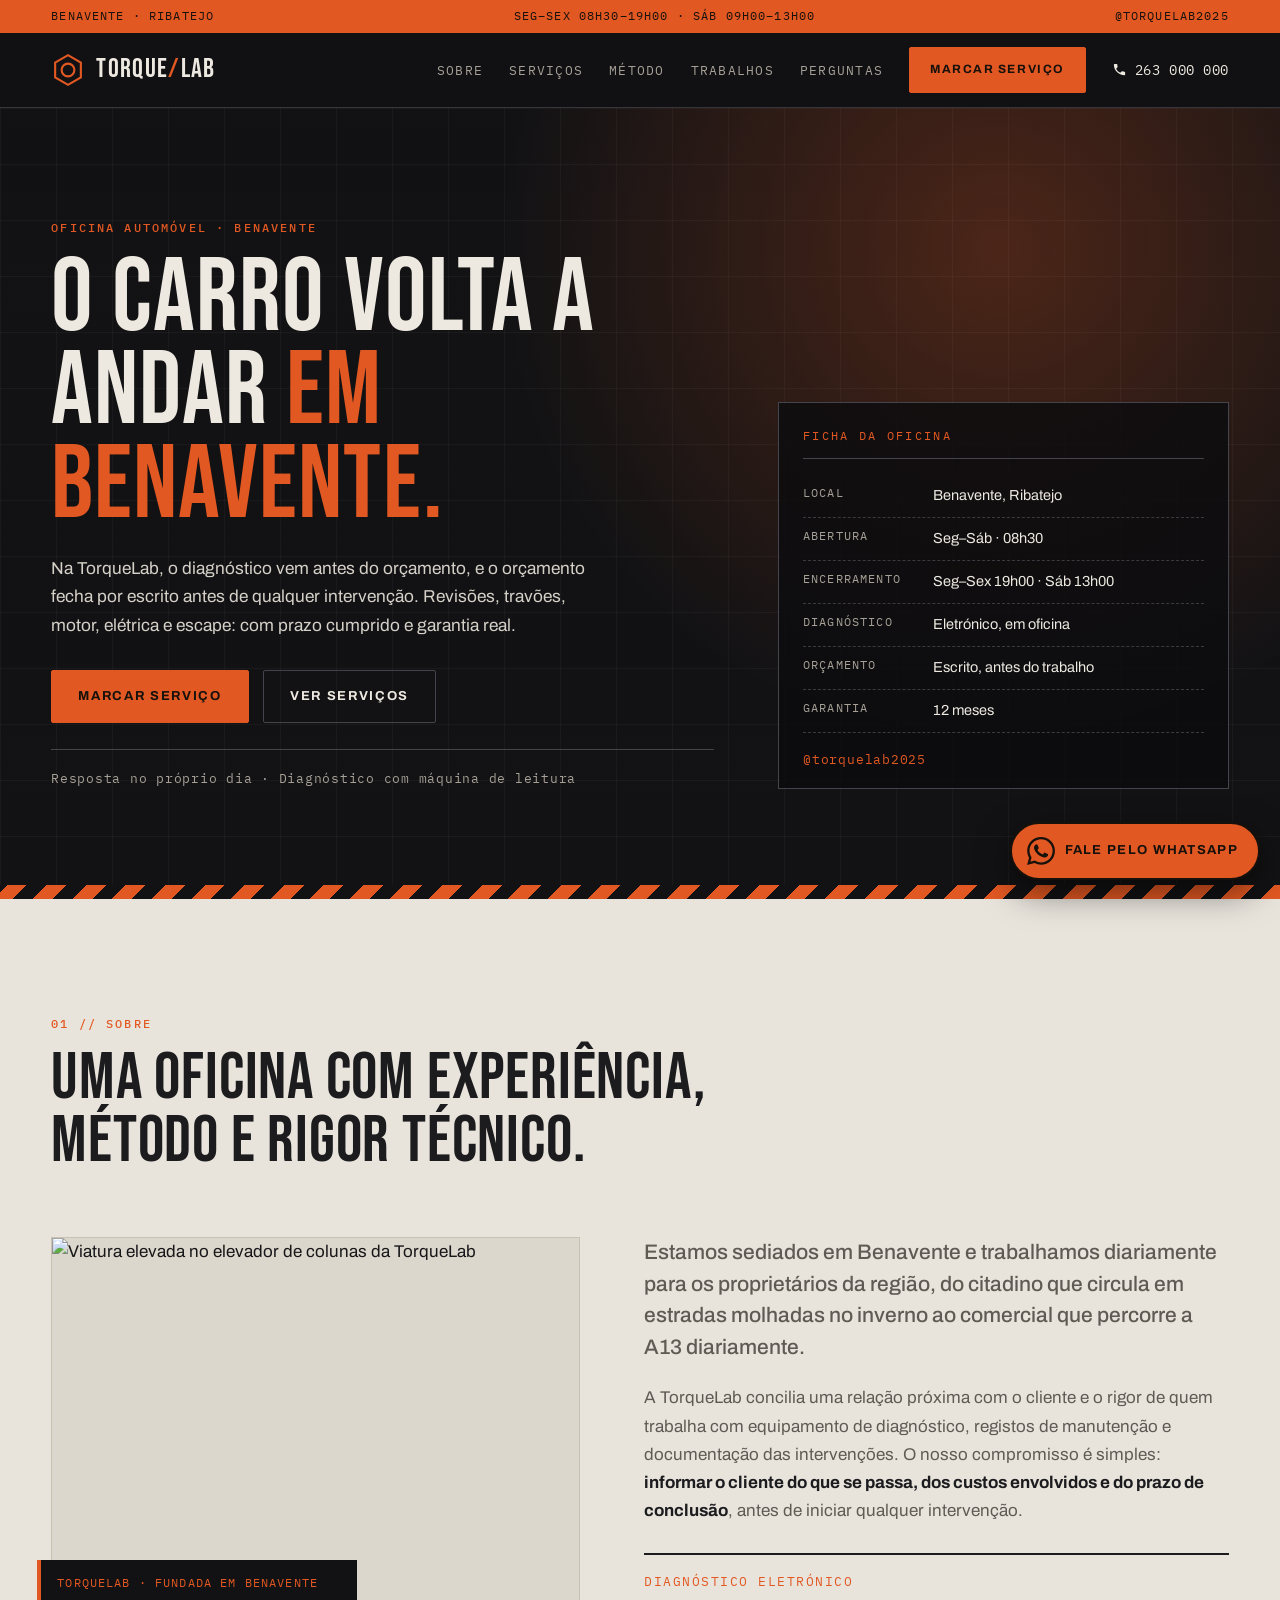
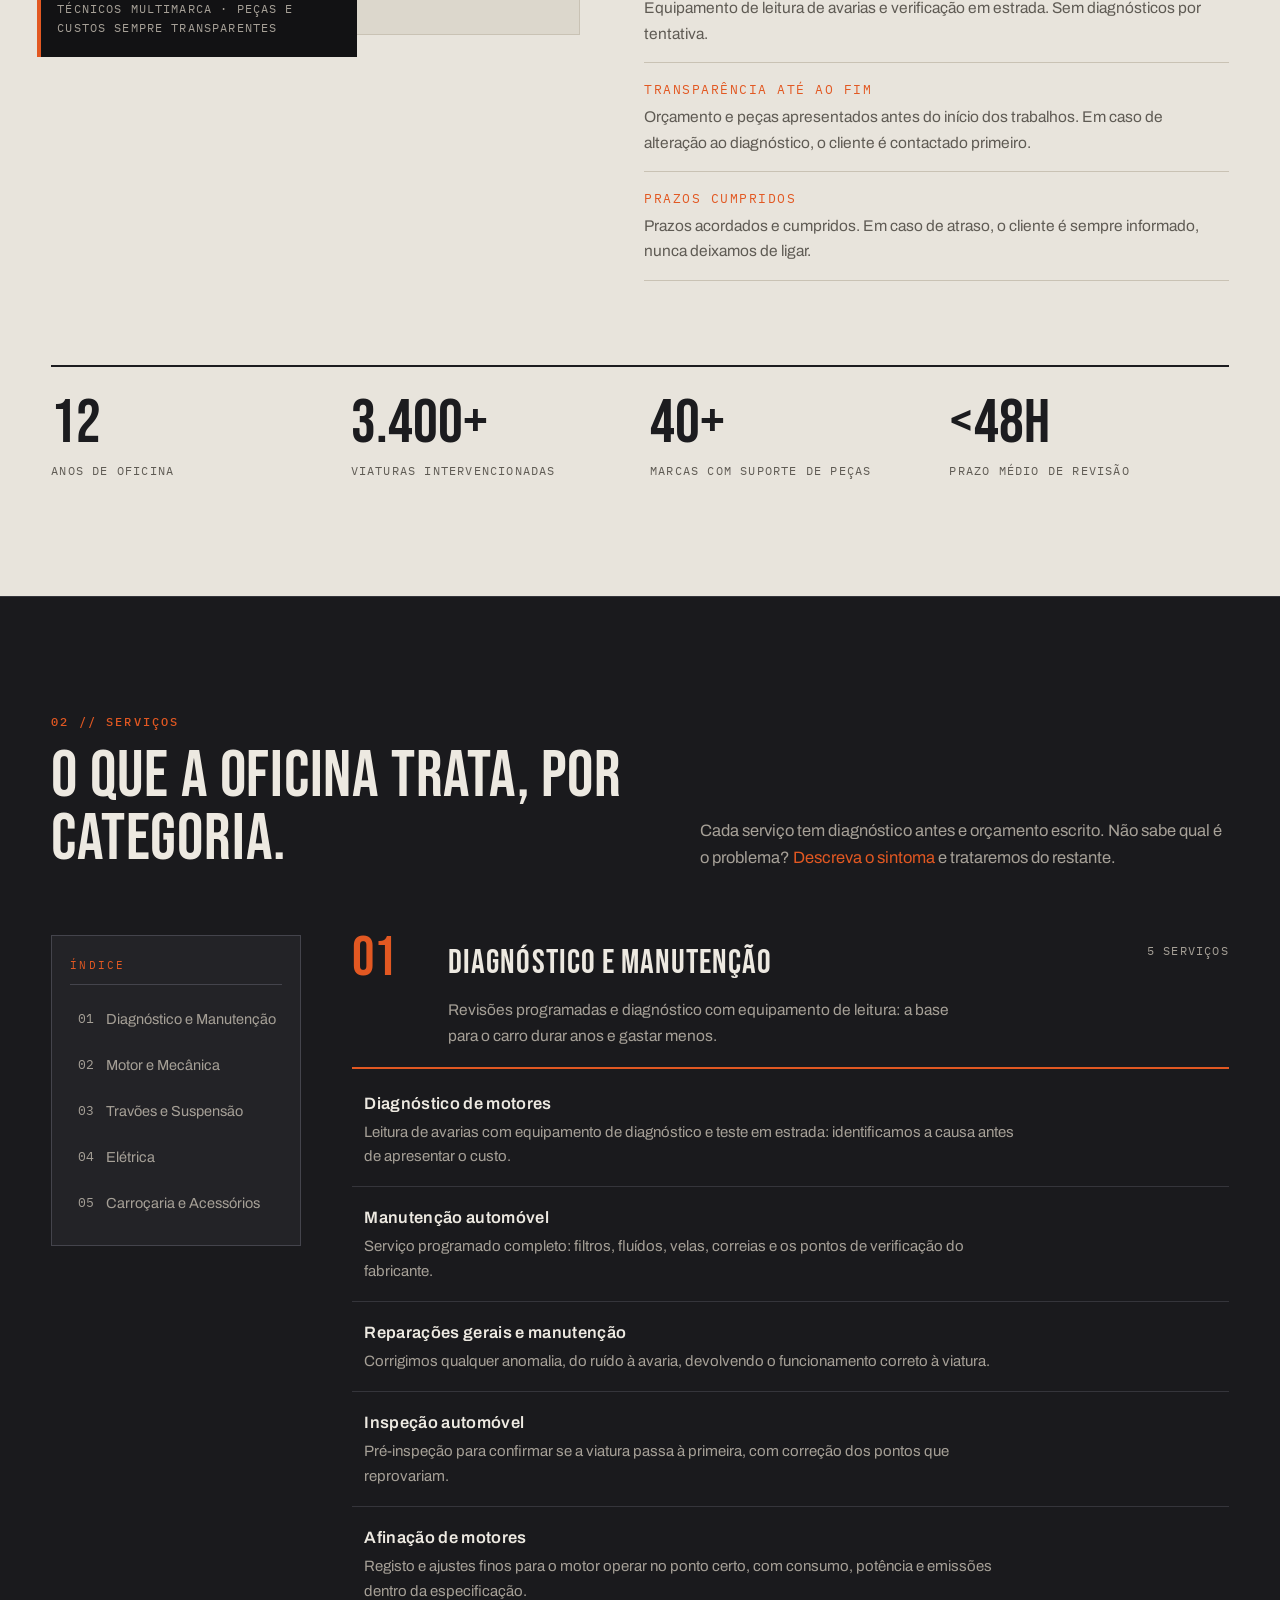
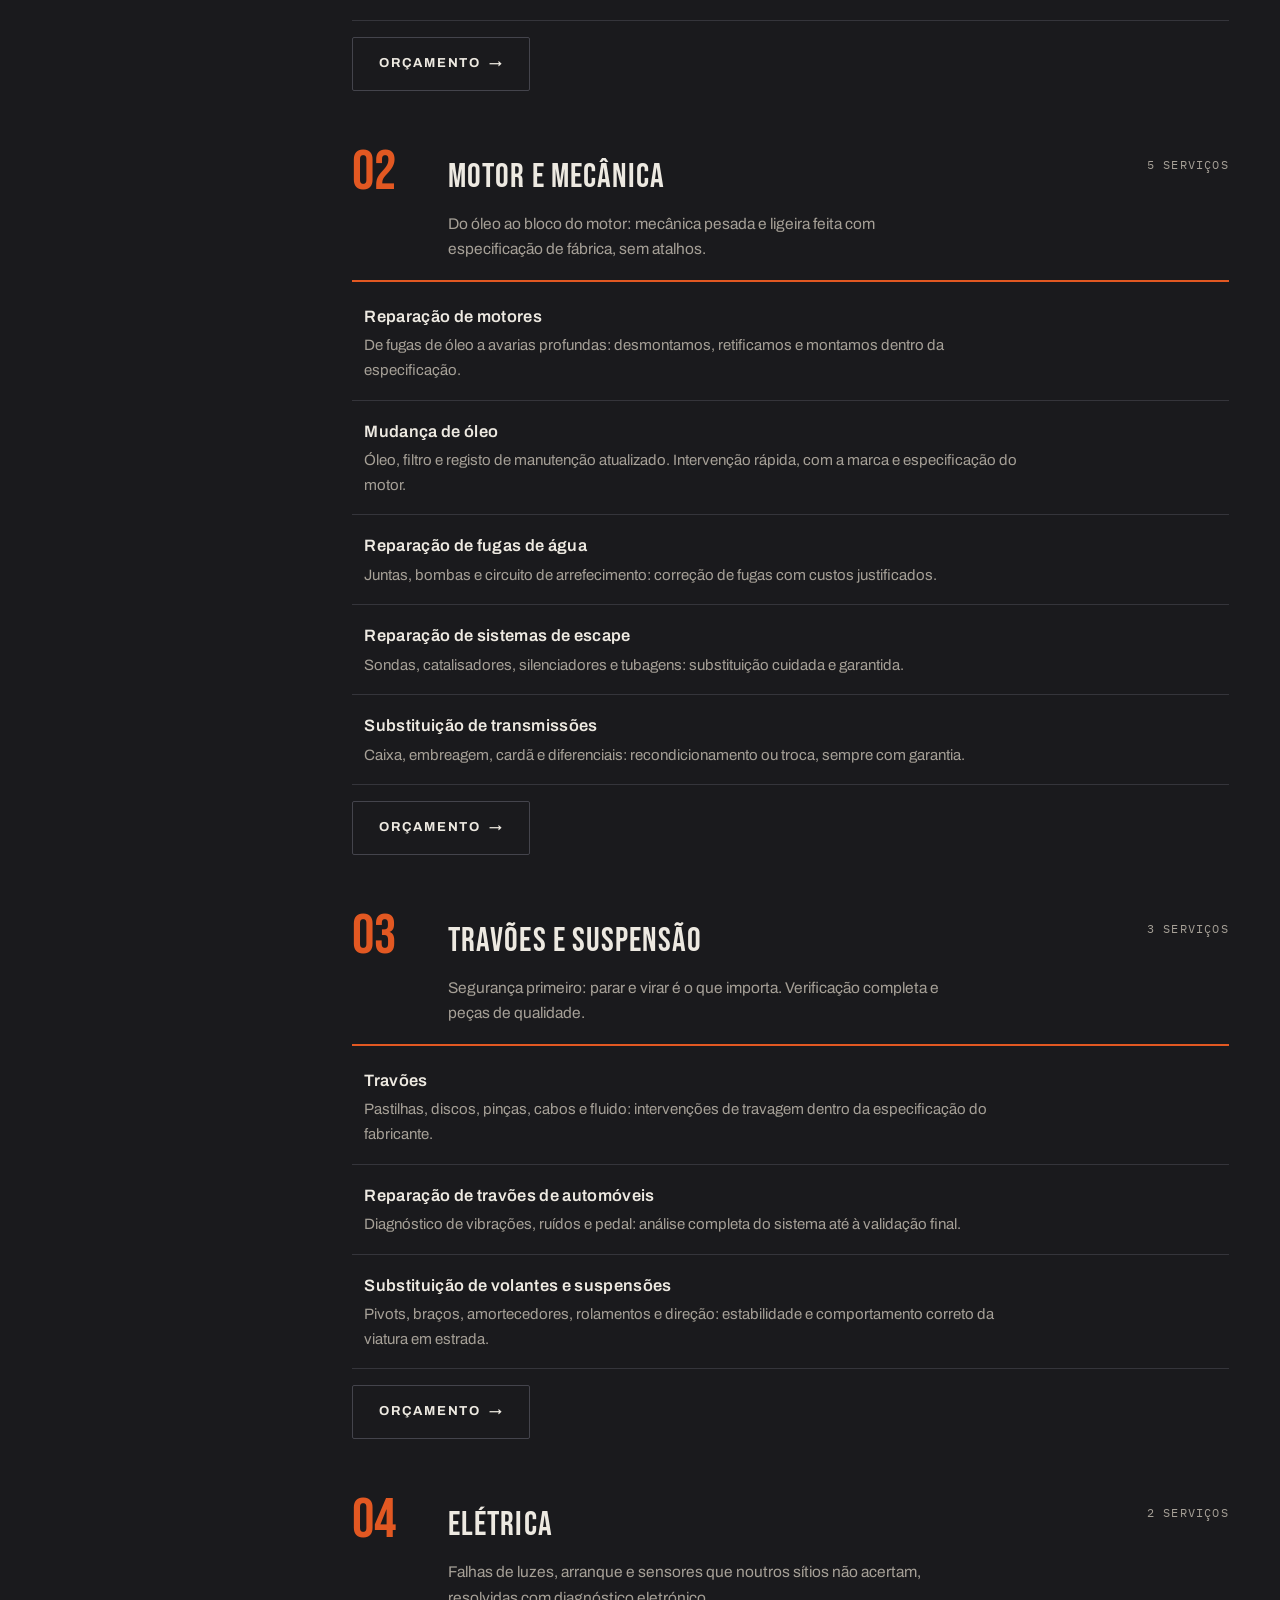
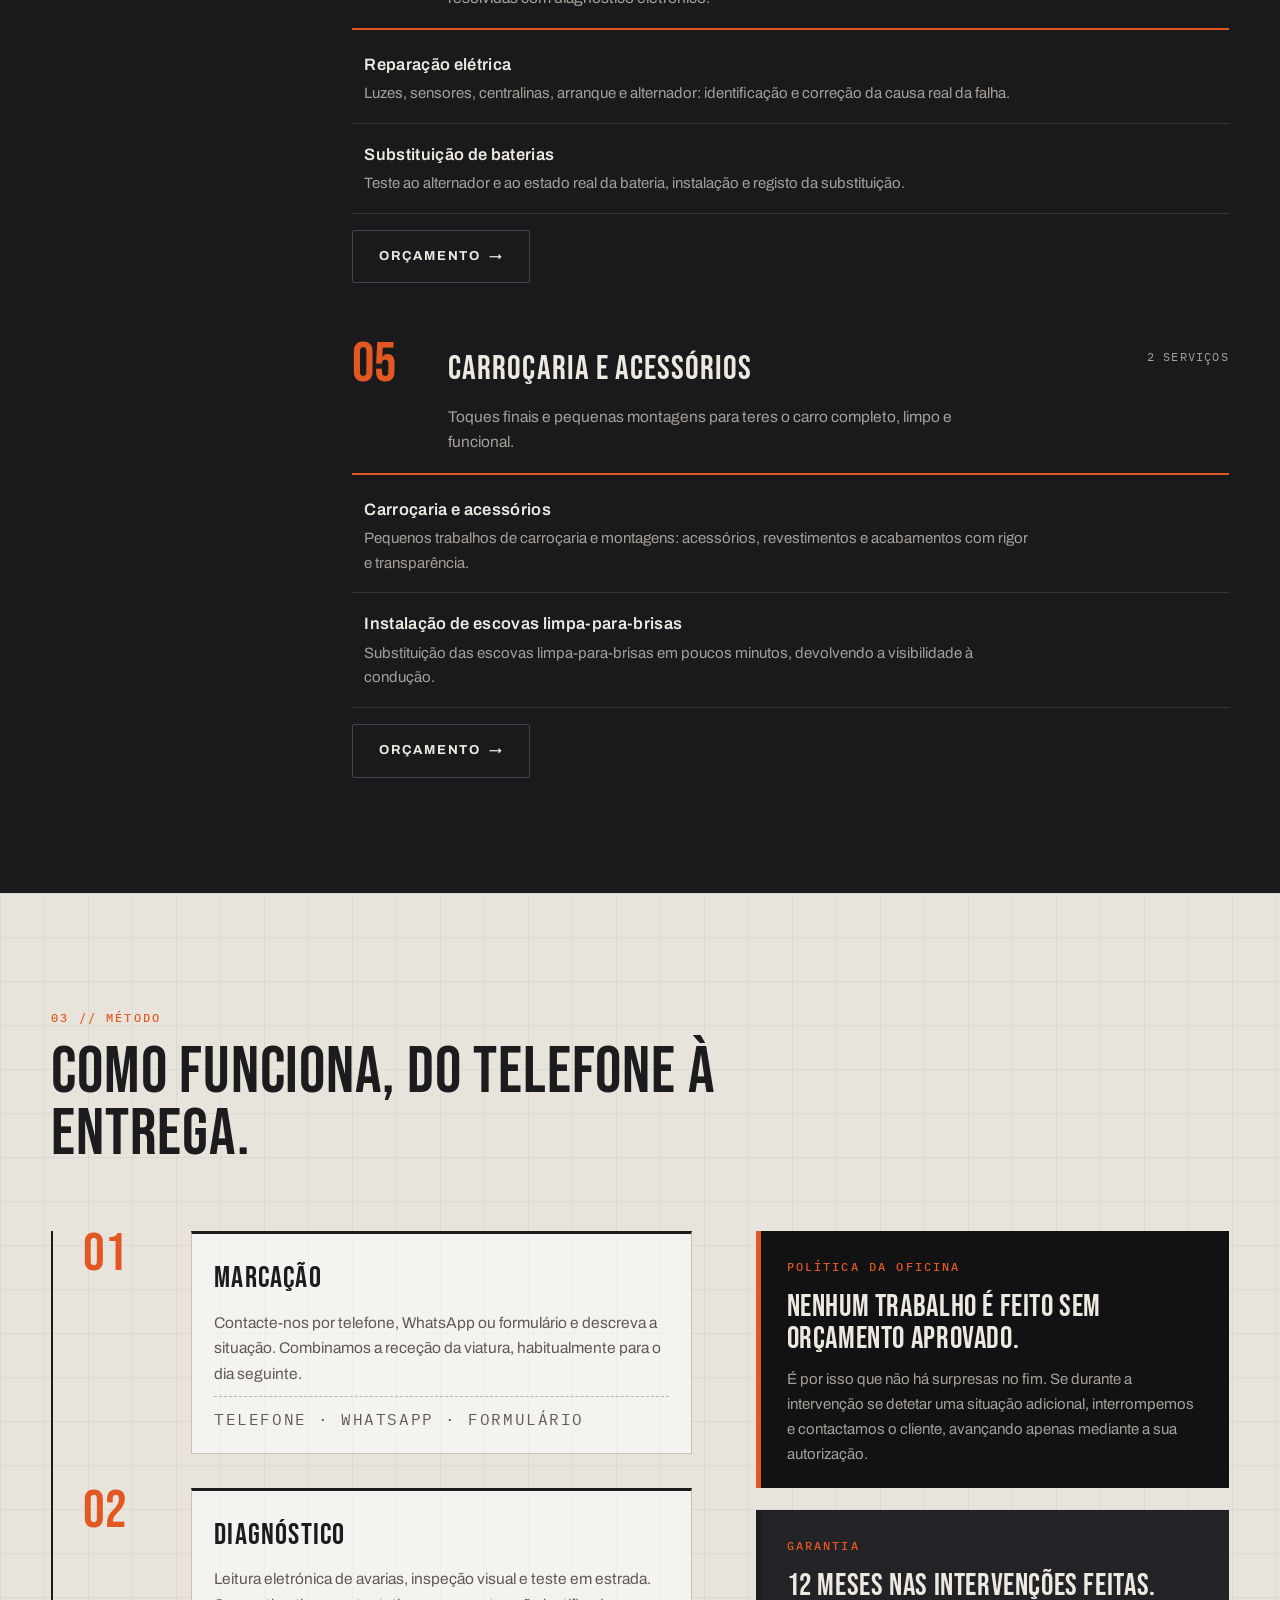
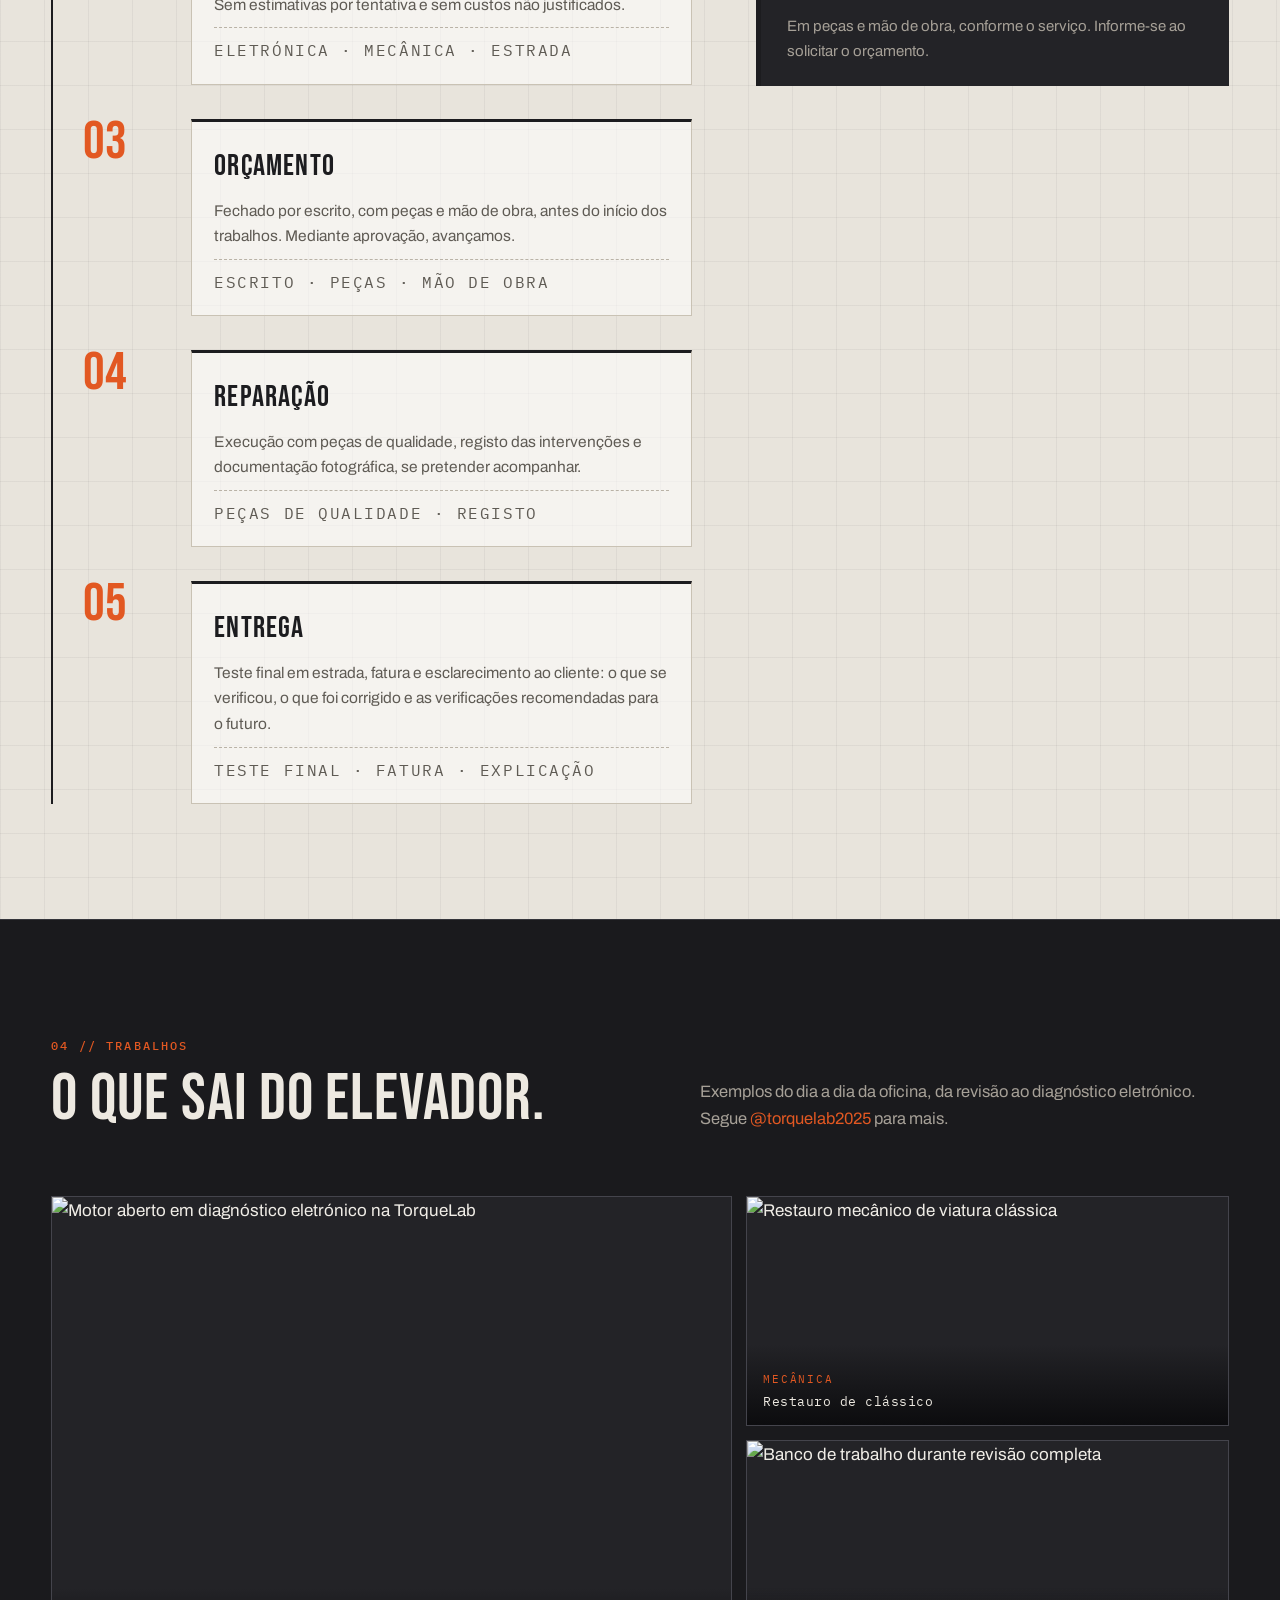
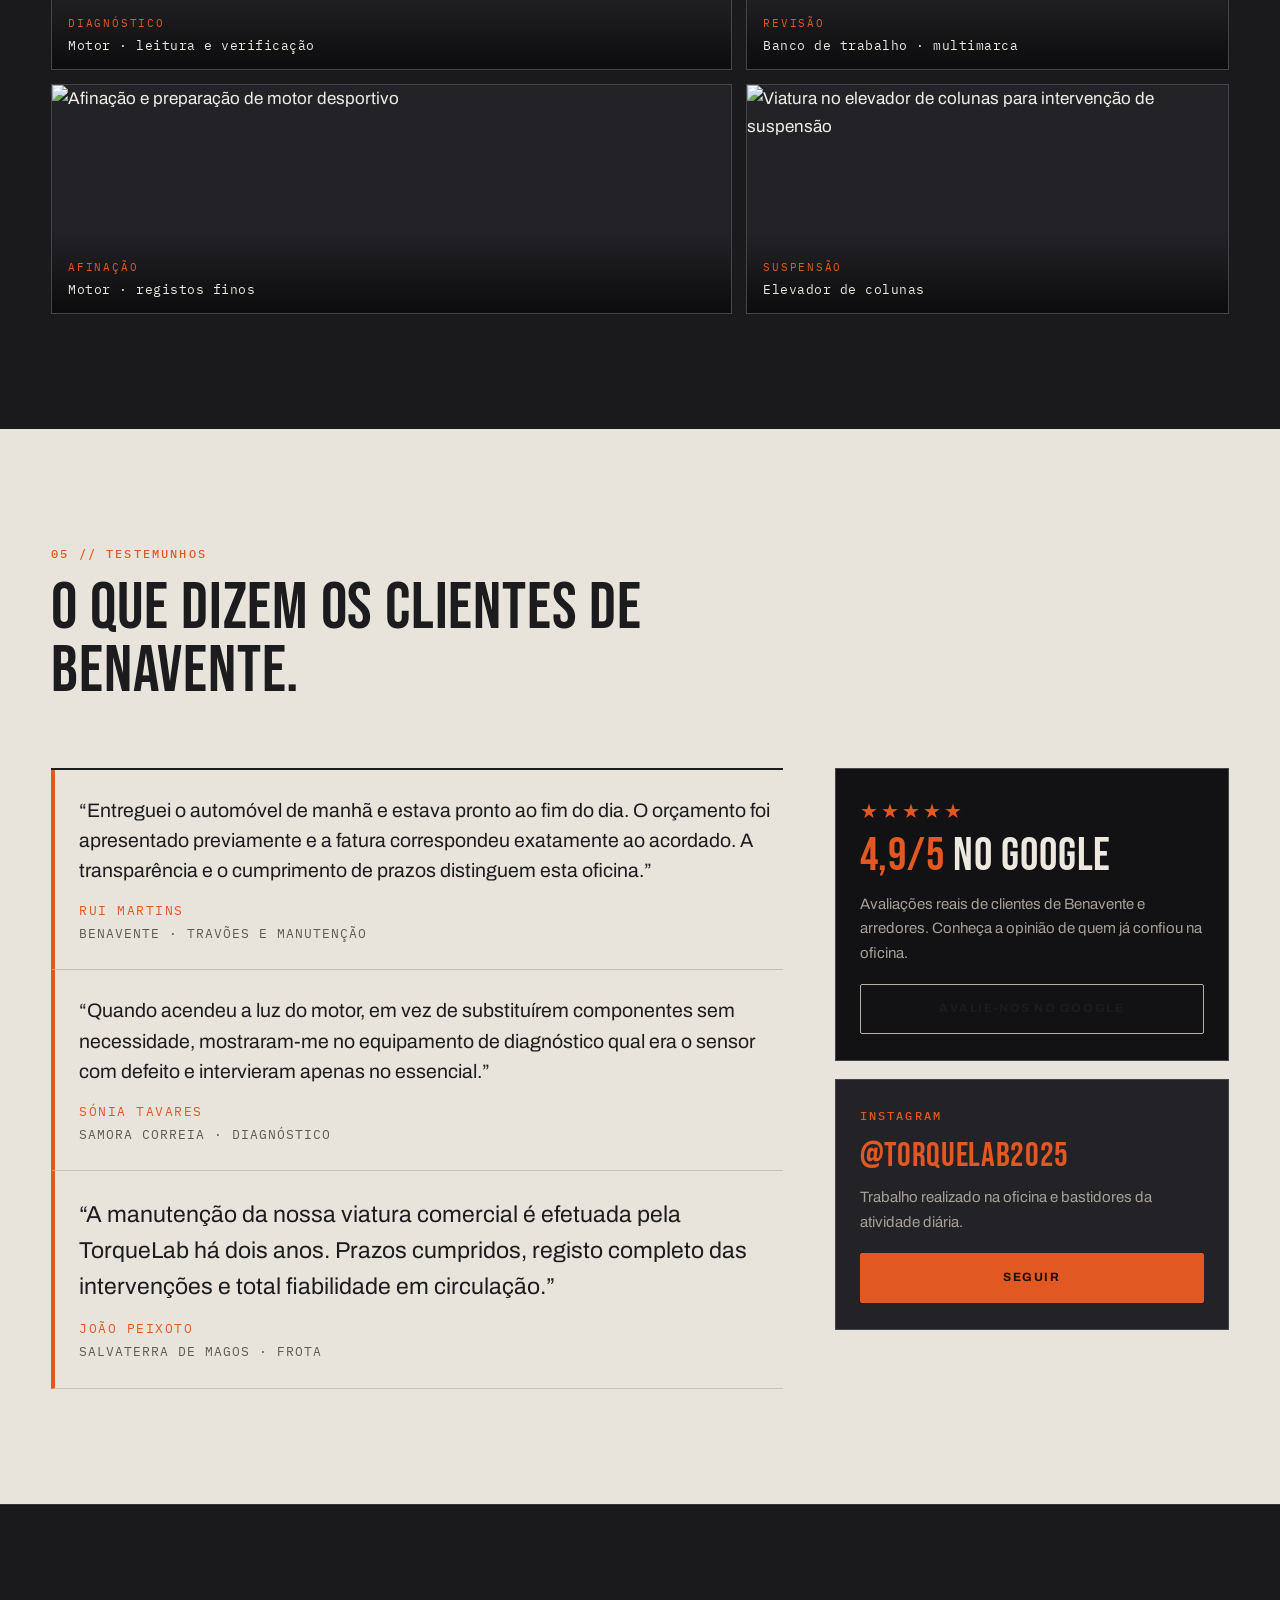
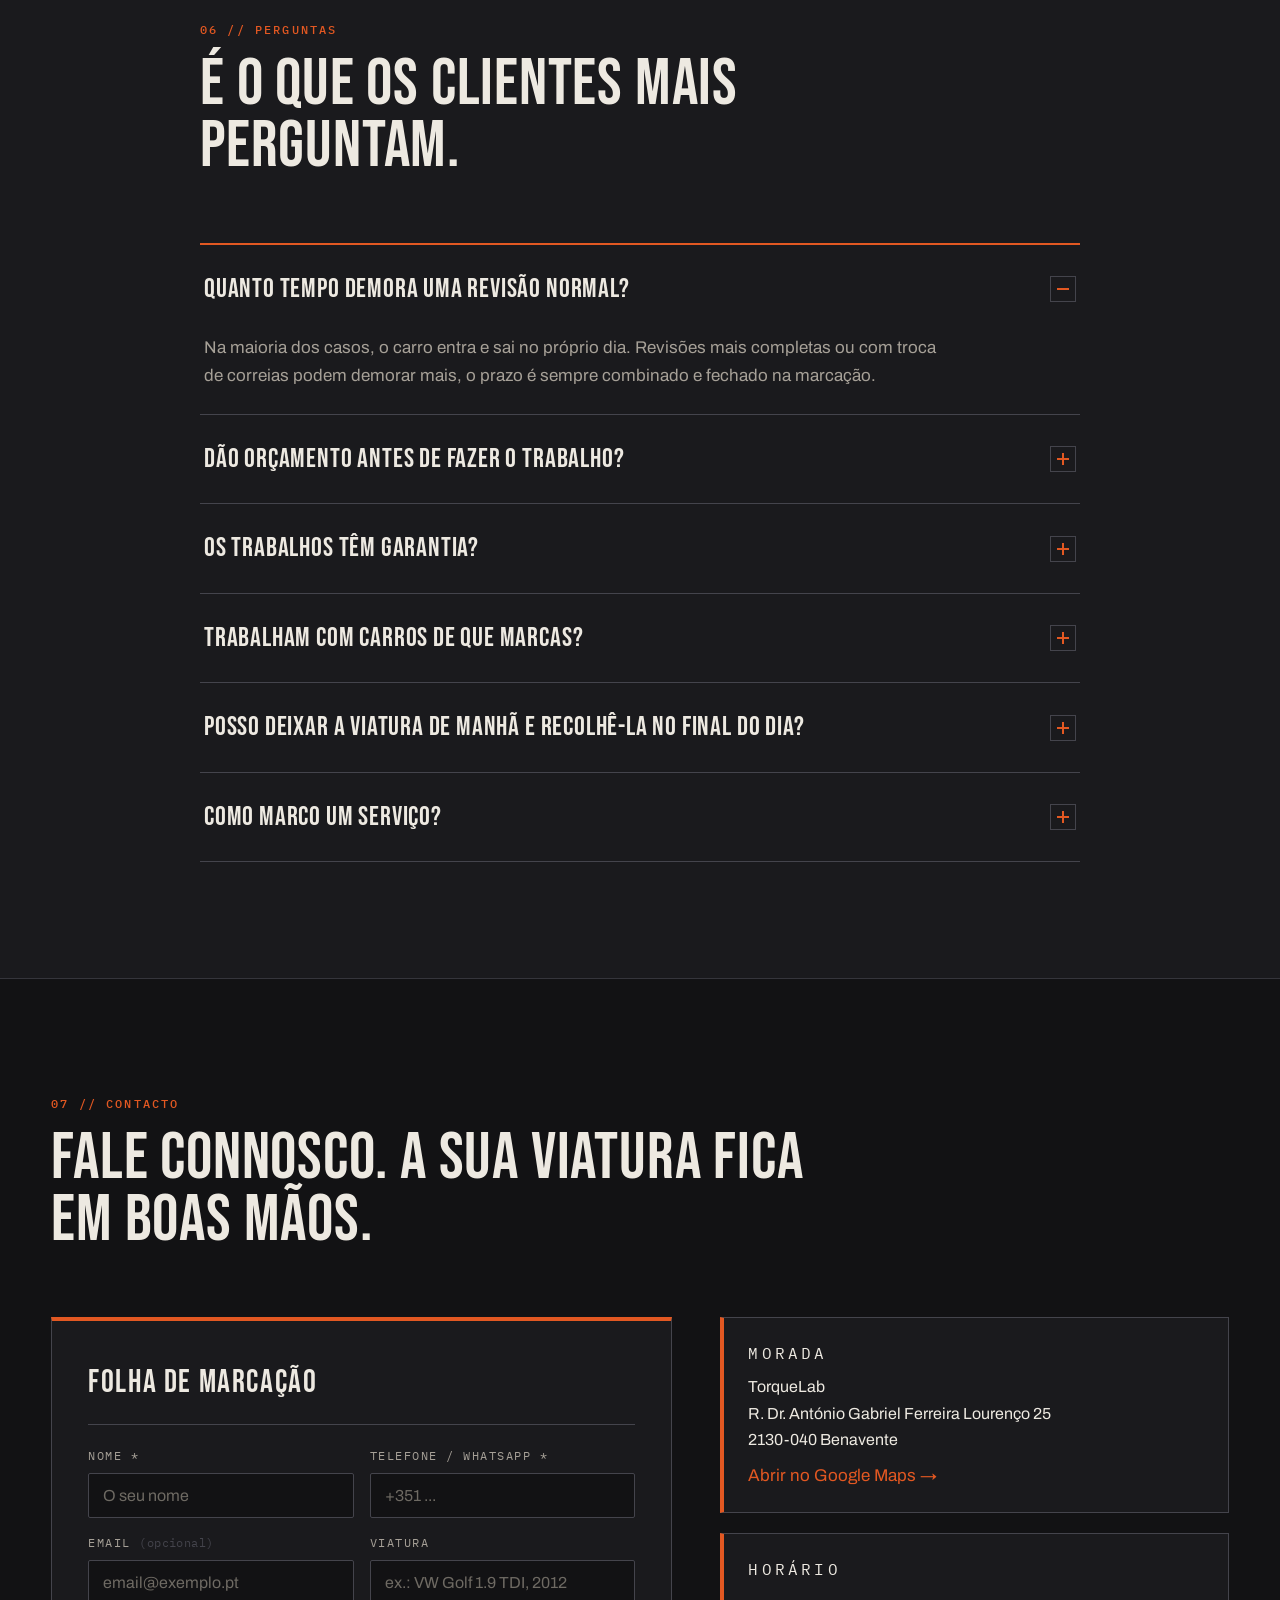
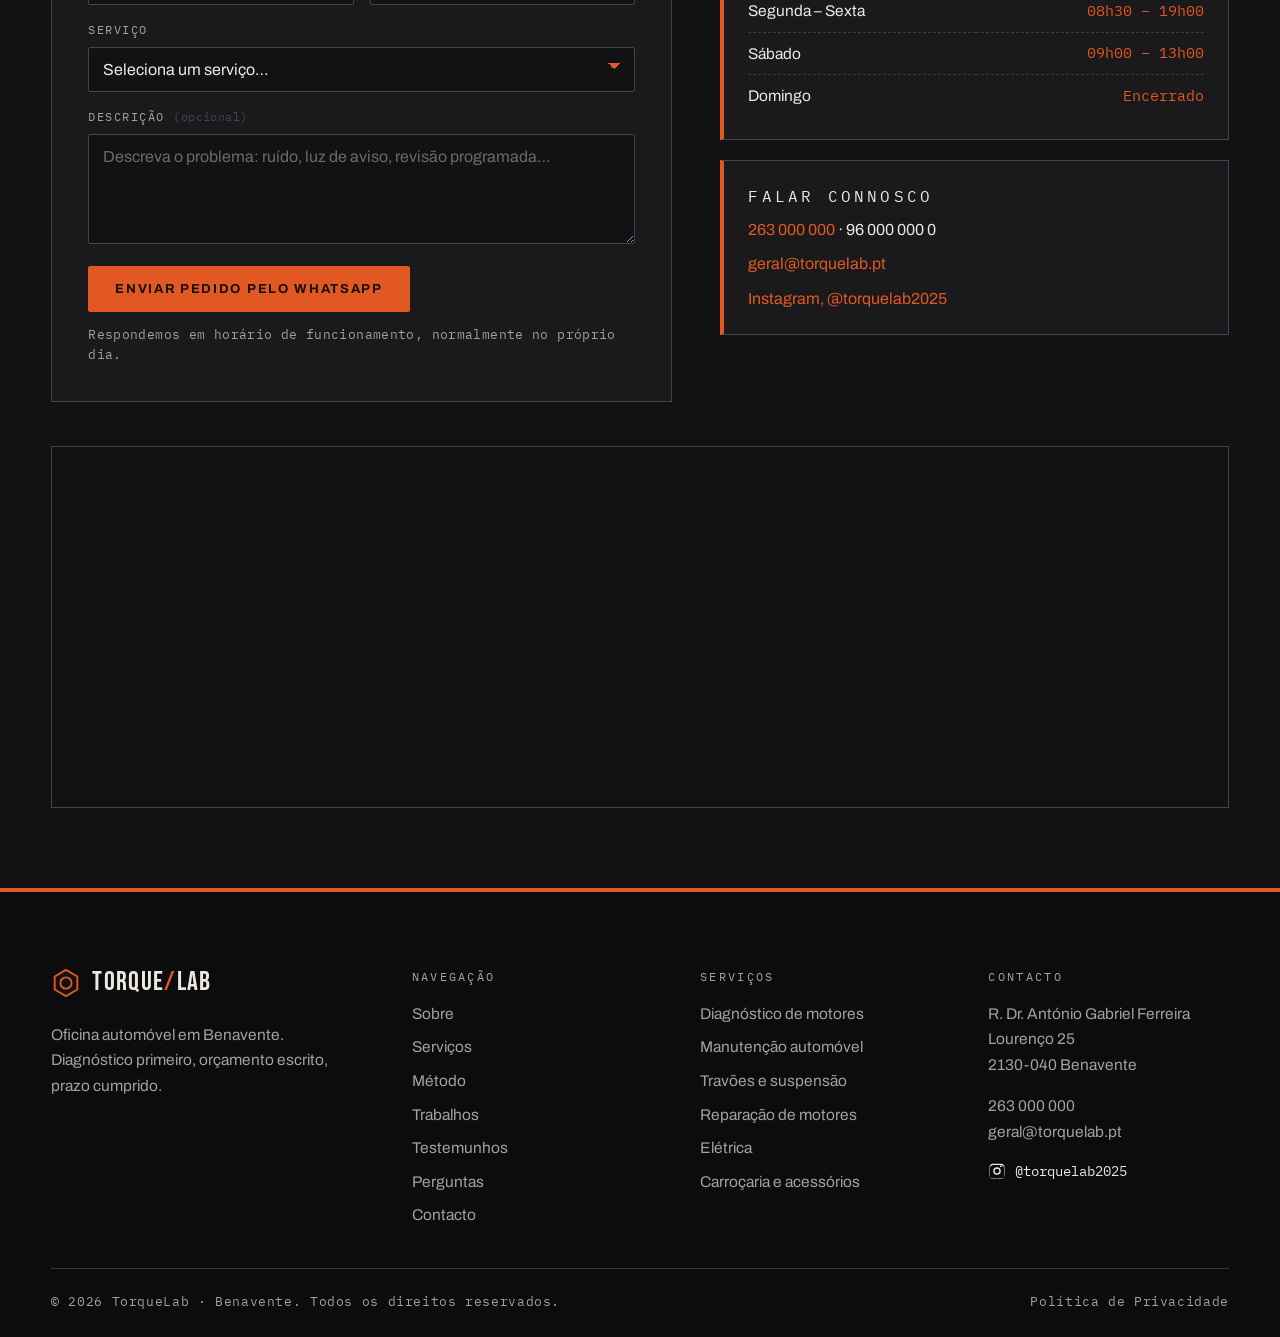
==== commit 3267be78: "Serviços: um CTA de orçamento por categoria (17→5); form mobile a largura total" ====
--- a/index.html
+++ b/index.html
@@ -219,11 +219,12 @@
                 </div>
                 <p class="serv-cat__count">5 serviços</p>
               </div>
-              <div class="serv-row"><div><p class="serv-row__name">Diagnóstico de motores</p><p class="serv-row__desc">Leitura de avarias com equipamento de diagnóstico e teste em estrada: identificamos a causa antes de apresentar o custo.</p></div><a class="serv-row__cta" href="#contacto">Orçamento <span aria-hidden="true">→</span></a></div>
-              <div class="serv-row"><div><p class="serv-row__name">Manutenção automóvel</p><p class="serv-row__desc">Serviço programado completo: filtros, fluídos, velas, correias e os pontos de verificação do fabricante.</p></div><a class="serv-row__cta" href="#contacto">Orçamento <span aria-hidden="true">→</span></a></div>
-              <div class="serv-row"><div><p class="serv-row__name">Reparações gerais e manutenção</p><p class="serv-row__desc">Corrigimos qualquer anomalia, do ruído à avaria, devolvendo o funcionamento correto à viatura.</p></div><a class="serv-row__cta" href="#contacto">Orçamento <span aria-hidden="true">→</span></a></div>
-              <div class="serv-row"><div><p class="serv-row__name">Inspeção automóvel</p><p class="serv-row__desc">Pré-inspeção para confirmar se a viatura passa à primeira, com correção dos pontos que reprovariam.</p></div><a class="serv-row__cta" href="#contacto">Orçamento <span aria-hidden="true">→</span></a></div>
-              <div class="serv-row"><div><p class="serv-row__name">Afinação de motores</p><p class="serv-row__desc">Registo e ajustes finos para o motor operar no ponto certo, com consumo, potência e emissões dentro da especificação.</p></div><a class="serv-row__cta" href="#contacto">Orçamento <span aria-hidden="true">→</span></a></div>
+              <div class="serv-row"><div><p class="serv-row__name">Diagnóstico de motores</p><p class="serv-row__desc">Leitura de avarias com equipamento de diagnóstico e teste em estrada: identificamos a causa antes de apresentar o custo.</p></div></div>
+              <div class="serv-row"><div><p class="serv-row__name">Manutenção automóvel</p><p class="serv-row__desc">Serviço programado completo: filtros, fluídos, velas, correias e os pontos de verificação do fabricante.</p></div></div>
+              <div class="serv-row"><div><p class="serv-row__name">Reparações gerais e manutenção</p><p class="serv-row__desc">Corrigimos qualquer anomalia, do ruído à avaria, devolvendo o funcionamento correto à viatura.</p></div></div>
+              <div class="serv-row"><div><p class="serv-row__name">Inspeção automóvel</p><p class="serv-row__desc">Pré-inspeção para confirmar se a viatura passa à primeira, com correção dos pontos que reprovariam.</p></div></div>
+              <div class="serv-row"><div><p class="serv-row__name">Afinação de motores</p><p class="serv-row__desc">Registo e ajustes finos para o motor operar no ponto certo, com consumo, potência e emissões dentro da especificação.</p></div></div>
+              <div class="serv-cat__foot"><a class="btn btn--ghost" href="#contacto">Orçamento <span aria-hidden="true">→</span></a></div>
             </div>
 
             <div class="serv-cat" id="serv-02">
@@ -235,11 +236,12 @@
                 </div>
                 <p class="serv-cat__count">5 serviços</p>
               </div>
-              <div class="serv-row"><div><p class="serv-row__name">Reparação de motores</p><p class="serv-row__desc">De fugas de óleo a avarias profundas: desmontamos, retificamos e montamos dentro da especificação.</p></div><a class="serv-row__cta" href="#contacto">Orçamento <span aria-hidden="true">→</span></a></div>
-              <div class="serv-row"><div><p class="serv-row__name">Mudança de óleo</p><p class="serv-row__desc">Óleo, filtro e registo de manutenção atualizado. Intervenção rápida, com a marca e especificação do motor.</p></div><a class="serv-row__cta" href="#contacto">Orçamento <span aria-hidden="true">→</span></a></div>
-              <div class="serv-row"><div><p class="serv-row__name">Reparação de fugas de água</p><p class="serv-row__desc">Juntas, bombas e circuito de arrefecimento: correção de fugas com custos justificados.</p></div><a class="serv-row__cta" href="#contacto">Orçamento <span aria-hidden="true">→</span></a></div>
-              <div class="serv-row"><div><p class="serv-row__name">Reparação de sistemas de escape</p><p class="serv-row__desc">Sondas, catalisadores, silenciadores e tubagens: substituição cuidada e garantida.</p></div><a class="serv-row__cta" href="#contacto">Orçamento <span aria-hidden="true">→</span></a></div>
-              <div class="serv-row"><div><p class="serv-row__name">Substituição de transmissões</p><p class="serv-row__desc">Caixa, embreagem, cardã e diferenciais: recondicionamento ou troca, sempre com garantia.</p></div><a class="serv-row__cta" href="#contacto">Orçamento <span aria-hidden="true">→</span></a></div>
+              <div class="serv-row"><div><p class="serv-row__name">Reparação de motores</p><p class="serv-row__desc">De fugas de óleo a avarias profundas: desmontamos, retificamos e montamos dentro da especificação.</p></div></div>
+              <div class="serv-row"><div><p class="serv-row__name">Mudança de óleo</p><p class="serv-row__desc">Óleo, filtro e registo de manutenção atualizado. Intervenção rápida, com a marca e especificação do motor.</p></div></div>
+              <div class="serv-row"><div><p class="serv-row__name">Reparação de fugas de água</p><p class="serv-row__desc">Juntas, bombas e circuito de arrefecimento: correção de fugas com custos justificados.</p></div></div>
+              <div class="serv-row"><div><p class="serv-row__name">Reparação de sistemas de escape</p><p class="serv-row__desc">Sondas, catalisadores, silenciadores e tubagens: substituição cuidada e garantida.</p></div></div>
+              <div class="serv-row"><div><p class="serv-row__name">Substituição de transmissões</p><p class="serv-row__desc">Caixa, embreagem, cardã e diferenciais: recondicionamento ou troca, sempre com garantia.</p></div></div>
+              <div class="serv-cat__foot"><a class="btn btn--ghost" href="#contacto">Orçamento <span aria-hidden="true">→</span></a></div>
             </div>
 
             <div class="serv-cat" id="serv-03">
@@ -251,9 +253,10 @@
                 </div>
                 <p class="serv-cat__count">3 serviços</p>
               </div>
-              <div class="serv-row"><div><p class="serv-row__name">Travões</p><p class="serv-row__desc">Pastilhas, discos, pinças, cabos e fluido: intervenções de travagem dentro da especificação do fabricante.</p></div><a class="serv-row__cta" href="#contacto">Orçamento <span aria-hidden="true">→</span></a></div>
-              <div class="serv-row"><div><p class="serv-row__name">Reparação de travões de automóveis</p><p class="serv-row__desc">Diagnóstico de vibrações, ruídos e pedal: análise completa do sistema até à validação final.</p></div><a class="serv-row__cta" href="#contacto">Orçamento <span aria-hidden="true">→</span></a></div>
-              <div class="serv-row"><div><p class="serv-row__name">Substituição de volantes e suspensões</p><p class="serv-row__desc">Pivots, braços, amortecedores, rolamentos e direção: estabilidade e comportamento correto da viatura em estrada.</p></div><a class="serv-row__cta" href="#contacto">Orçamento <span aria-hidden="true">→</span></a></div>
+              <div class="serv-row"><div><p class="serv-row__name">Travões</p><p class="serv-row__desc">Pastilhas, discos, pinças, cabos e fluido: intervenções de travagem dentro da especificação do fabricante.</p></div></div>
+              <div class="serv-row"><div><p class="serv-row__name">Reparação de travões de automóveis</p><p class="serv-row__desc">Diagnóstico de vibrações, ruídos e pedal: análise completa do sistema até à validação final.</p></div></div>
+              <div class="serv-row"><div><p class="serv-row__name">Substituição de volantes e suspensões</p><p class="serv-row__desc">Pivots, braços, amortecedores, rolamentos e direção: estabilidade e comportamento correto da viatura em estrada.</p></div></div>
+              <div class="serv-cat__foot"><a class="btn btn--ghost" href="#contacto">Orçamento <span aria-hidden="true">→</span></a></div>
             </div>
 
             <div class="serv-cat" id="serv-04">
@@ -265,8 +268,9 @@
                 </div>
                 <p class="serv-cat__count">2 serviços</p>
               </div>
-              <div class="serv-row"><div><p class="serv-row__name">Reparação elétrica</p><p class="serv-row__desc">Luzes, sensores, centralinas, arranque e alternador: identificação e correção da causa real da falha.</p></div><a class="serv-row__cta" href="#contacto">Orçamento <span aria-hidden="true">→</span></a></div>
-              <div class="serv-row"><div><p class="serv-row__name">Substituição de baterias</p><p class="serv-row__desc">Teste ao alternador e ao estado real da bateria, instalação e registo da substituição.</p></div><a class="serv-row__cta" href="#contacto">Orçamento <span aria-hidden="true">→</span></a></div>
+              <div class="serv-row"><div><p class="serv-row__name">Reparação elétrica</p><p class="serv-row__desc">Luzes, sensores, centralinas, arranque e alternador: identificação e correção da causa real da falha.</p></div></div>
+              <div class="serv-row"><div><p class="serv-row__name">Substituição de baterias</p><p class="serv-row__desc">Teste ao alternador e ao estado real da bateria, instalação e registo da substituição.</p></div></div>
+              <div class="serv-cat__foot"><a class="btn btn--ghost" href="#contacto">Orçamento <span aria-hidden="true">→</span></a></div>
             </div>
 
             <div class="serv-cat" id="serv-05">
@@ -278,8 +282,9 @@
                 </div>
                 <p class="serv-cat__count">2 serviços</p>
               </div>
-              <div class="serv-row"><div><p class="serv-row__name">Carroçaria e acessórios</p><p class="serv-row__desc">Pequenos trabalhos de carroçaria e montagens: acessórios, revestimentos e acabamentos com rigor e transparência.</p></div><a class="serv-row__cta" href="#contacto">Orçamento <span aria-hidden="true">→</span></a></div>
-              <div class="serv-row"><div><p class="serv-row__name">Instalação de escovas limpa-para-brisas</p><p class="serv-row__desc">Substituição das escovas limpa-para-brisas em poucos minutos, devolvendo a visibilidade à condução.</p></div><a class="serv-row__cta" href="#contacto">Orçamento <span aria-hidden="true">→</span></a></div>
+              <div class="serv-row"><div><p class="serv-row__name">Carroçaria e acessórios</p><p class="serv-row__desc">Pequenos trabalhos de carroçaria e montagens: acessórios, revestimentos e acabamentos com rigor e transparência.</p></div></div>
+              <div class="serv-row"><div><p class="serv-row__name">Instalação de escovas limpa-para-brisas</p><p class="serv-row__desc">Substituição das escovas limpa-para-brisas em poucos minutos, devolvendo a visibilidade à condução.</p></div></div>
+              <div class="serv-cat__foot"><a class="btn btn--ghost" href="#contacto">Orçamento <span aria-hidden="true">→</span></a></div>
             </div>
 
           </div>
--- a/assets/css/styles.css
+++ b/assets/css/styles.css
@@ -562,20 +562,7 @@
   color: var(--muted);
   max-width: 74ch;
 }
-.serv-row__cta {
-  flex-shrink: 0;
-  font-family: var(--f-mono);
-  font-size: 12.5px;
-  letter-spacing: .1em;
-  text-transform: uppercase;
-  color: var(--orange);
-  text-decoration: none;
-  white-space: nowrap;
-  border: 1px solid transparent;
-  padding: 8px 12px;
-  transition: border-color .15s, background-color .15s;
-}
-.serv-row__cta:hover { border-color: var(--orange); background: rgba(226, 88, 34, .1); }
+.serv-cat__foot { padding-top: 16px; }
 
 /* ------------------------------ método ---------------------------- */
 
@@ -845,7 +832,7 @@
   grid-template-columns: 1fr 1fr;
   gap: 16px;
 }
-.field { display: flex; flex-direction: column; gap: 7px; }
+.field { display: flex; flex-direction: column; gap: 7px; min-width: 0; }
 .field--full { grid-column: 1 / -1; }
 .field label {
   font-family: var(--f-mono);
@@ -865,6 +852,10 @@
   border: 1px solid var(--steel-2);
   border-radius: 2px;
   padding: 13px 14px;
+  width: 100%;
+  min-width: 0;
+  -webkit-appearance: none;
+  appearance: none;
   transition: border-color .15s, background-color .15s;
 }
 .field input::placeholder,
@@ -876,7 +867,7 @@
   border-color: var(--orange);
   background: #0d0d0f;
 }
-.field select { appearance: none; background-image: linear-gradient(45deg, transparent 50%, var(--orange) 50%), linear-gradient(135deg, var(--orange) 50%, transparent 50%); background-position: calc(100% - 20px) calc(50% - 3px), calc(100% - 14px) calc(50% - 3px); background-size: 6px 6px, 6px 6px; background-repeat: no-repeat; }
+.field select { appearance: none; -webkit-appearance: none; padding-right: 40px; background-image: linear-gradient(45deg, transparent 50%, var(--orange) 50%), linear-gradient(135deg, var(--orange) 50%, transparent 50%); background-position: calc(100% - 20px) calc(50% - 3px), calc(100% - 14px) calc(50% - 3px); background-size: 6px 6px, 6px 6px; background-repeat: no-repeat; }
 .field select optgroup { background: var(--ink); color: var(--txt); font-style: normal; }
 .field textarea { resize: vertical; min-height: 110px; }
 
@@ -1140,7 +1131,7 @@
   .serv-cat__num { font-size: 44px; }
   .serv-cat__count { grid-column: 2; margin-top: -8px; }
   .serv-row { flex-direction: column; align-items: flex-start; gap: 12px; padding: 16px 4px; }
-  .serv-row__cta { padding: 9px 14px; border-color: var(--steel-2); }
+  .serv-cat__foot .btn { width: 100%; }
 
   .step { grid-template-columns: 64px minmax(0, 1fr); gap: 14px; padding-left: 18px; }
   .step__num { font-size: 42px; }
@@ -1151,6 +1142,8 @@
   .g1 { grid-column: span 2; grid-row: span 2; }
 
   .worksheet__grid { grid-template-columns: 1fr; }
+  .worksheet__foot { align-items: stretch; }
+  .worksheet__foot .btn { width: 100%; text-align: center; }
   .site-footer__grid { grid-template-columns: 1fr; gap: 32px; }
   .site-footer__bottom { flex-direction: column; gap: 8px; }
 
@@ -1165,6 +1158,8 @@
   .hero__actions { flex-direction: column; align-items: stretch; }
   .hero__actions .btn { width: 100%; }
   .stats { grid-template-columns: 1fr; }
+  .worksheet { padding: 22px 16px; }
+  .worksheet__title { font-size: 26px; }
   .gallery { grid-template-columns: 1fr; grid-auto-rows: 210px; }
   .g1 { grid-column: span 1; grid-row: span 2; }
 }
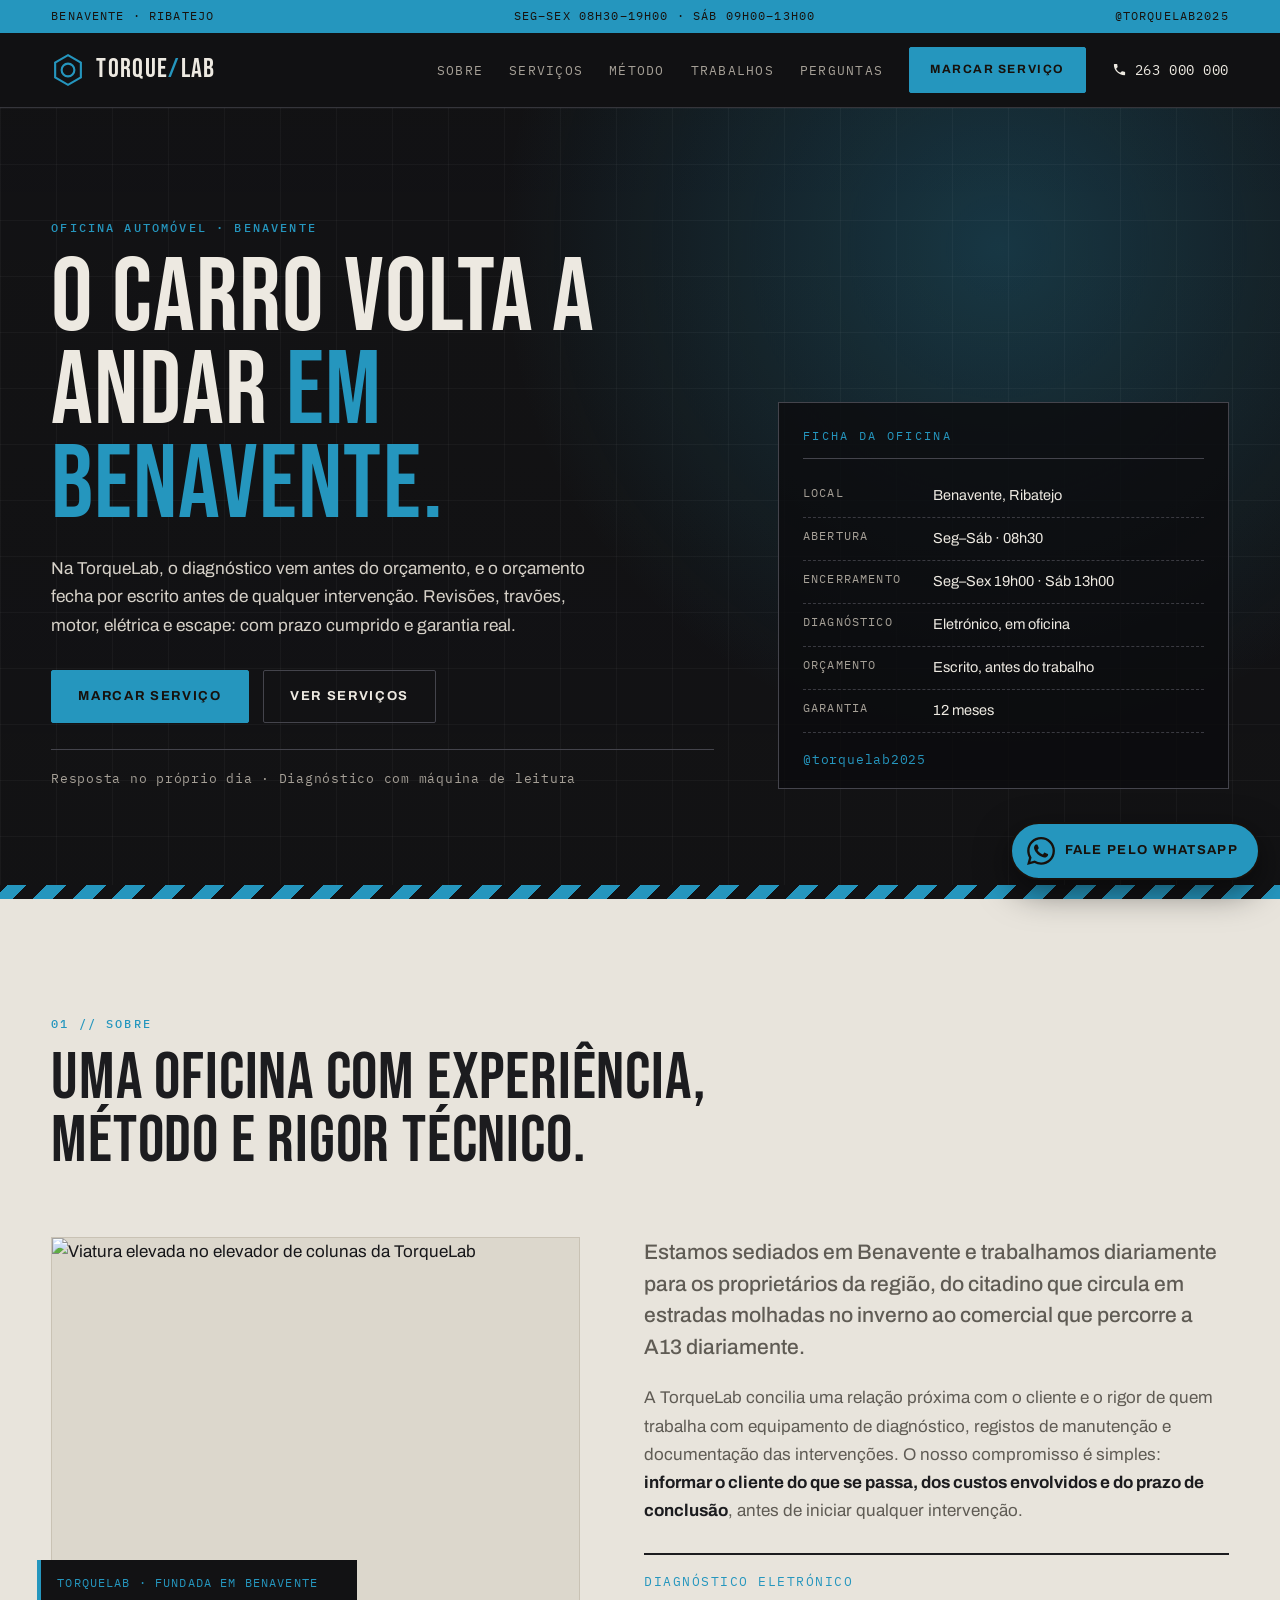
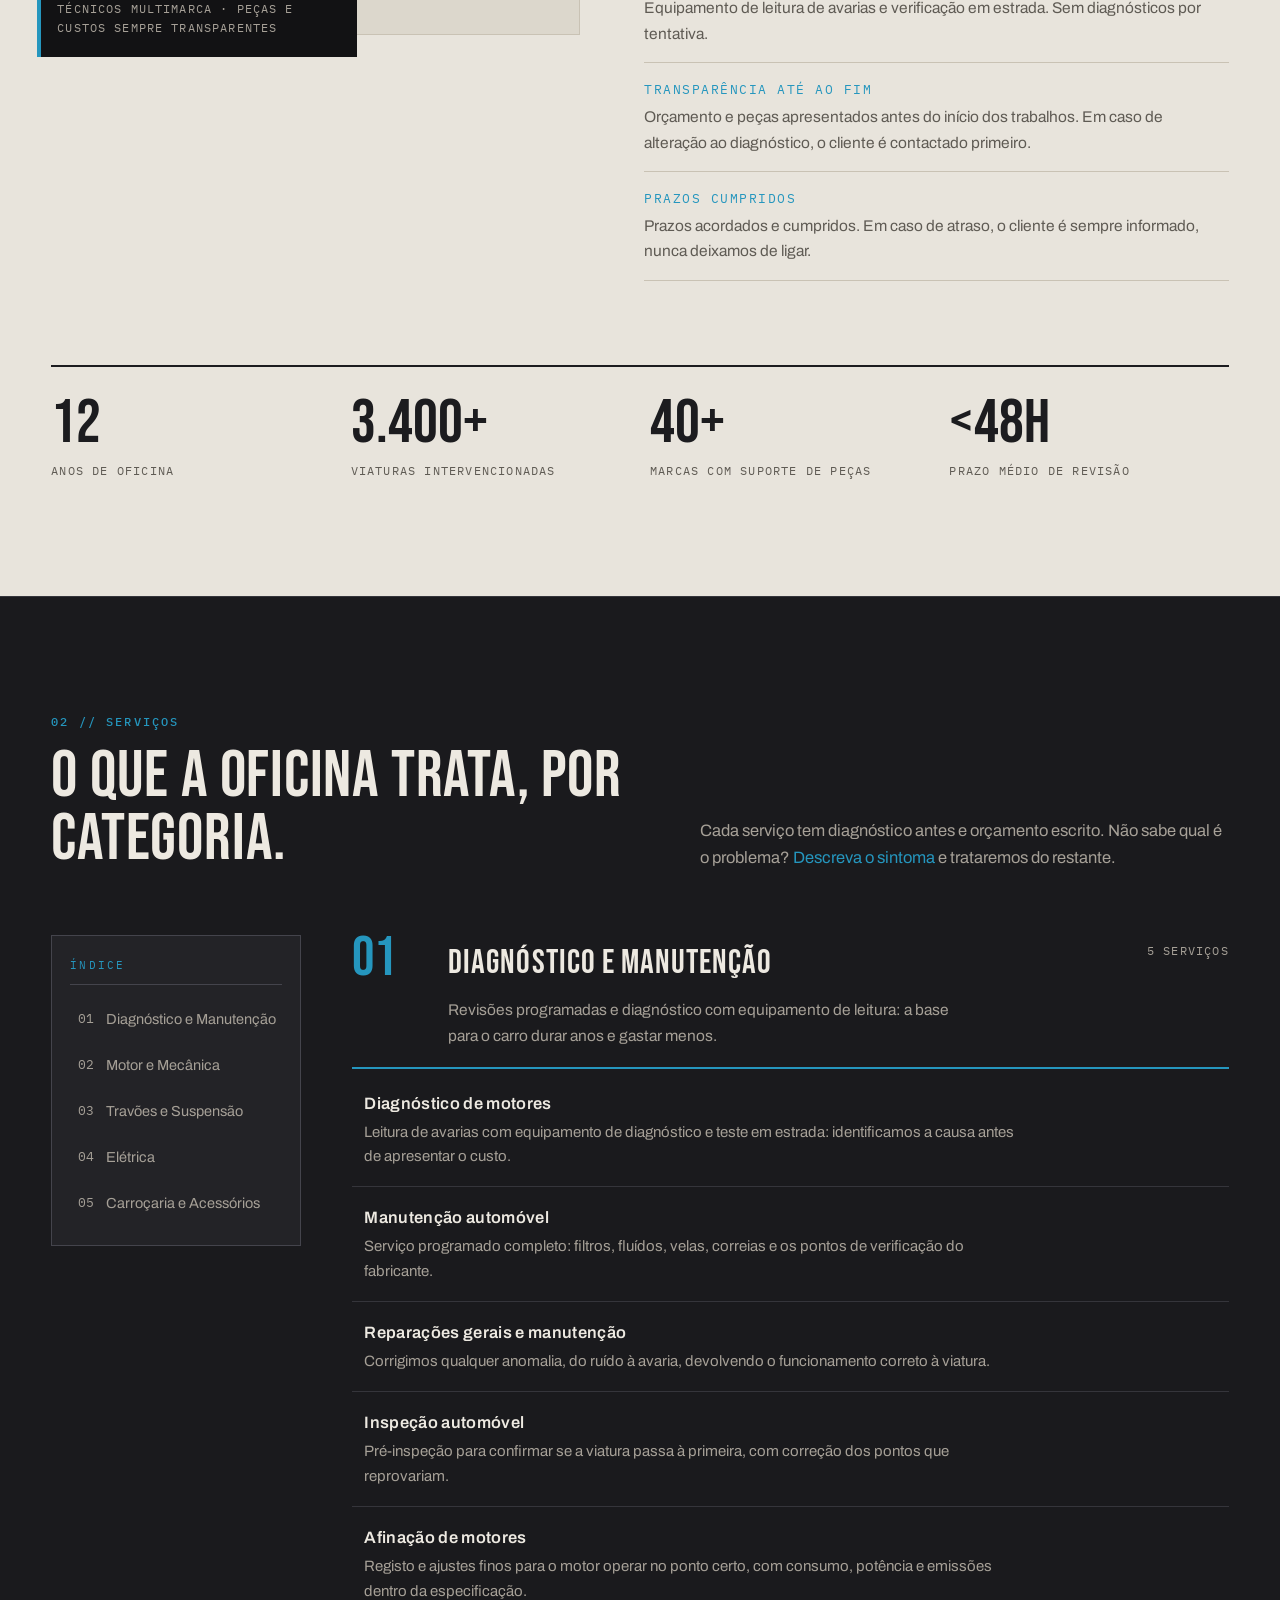
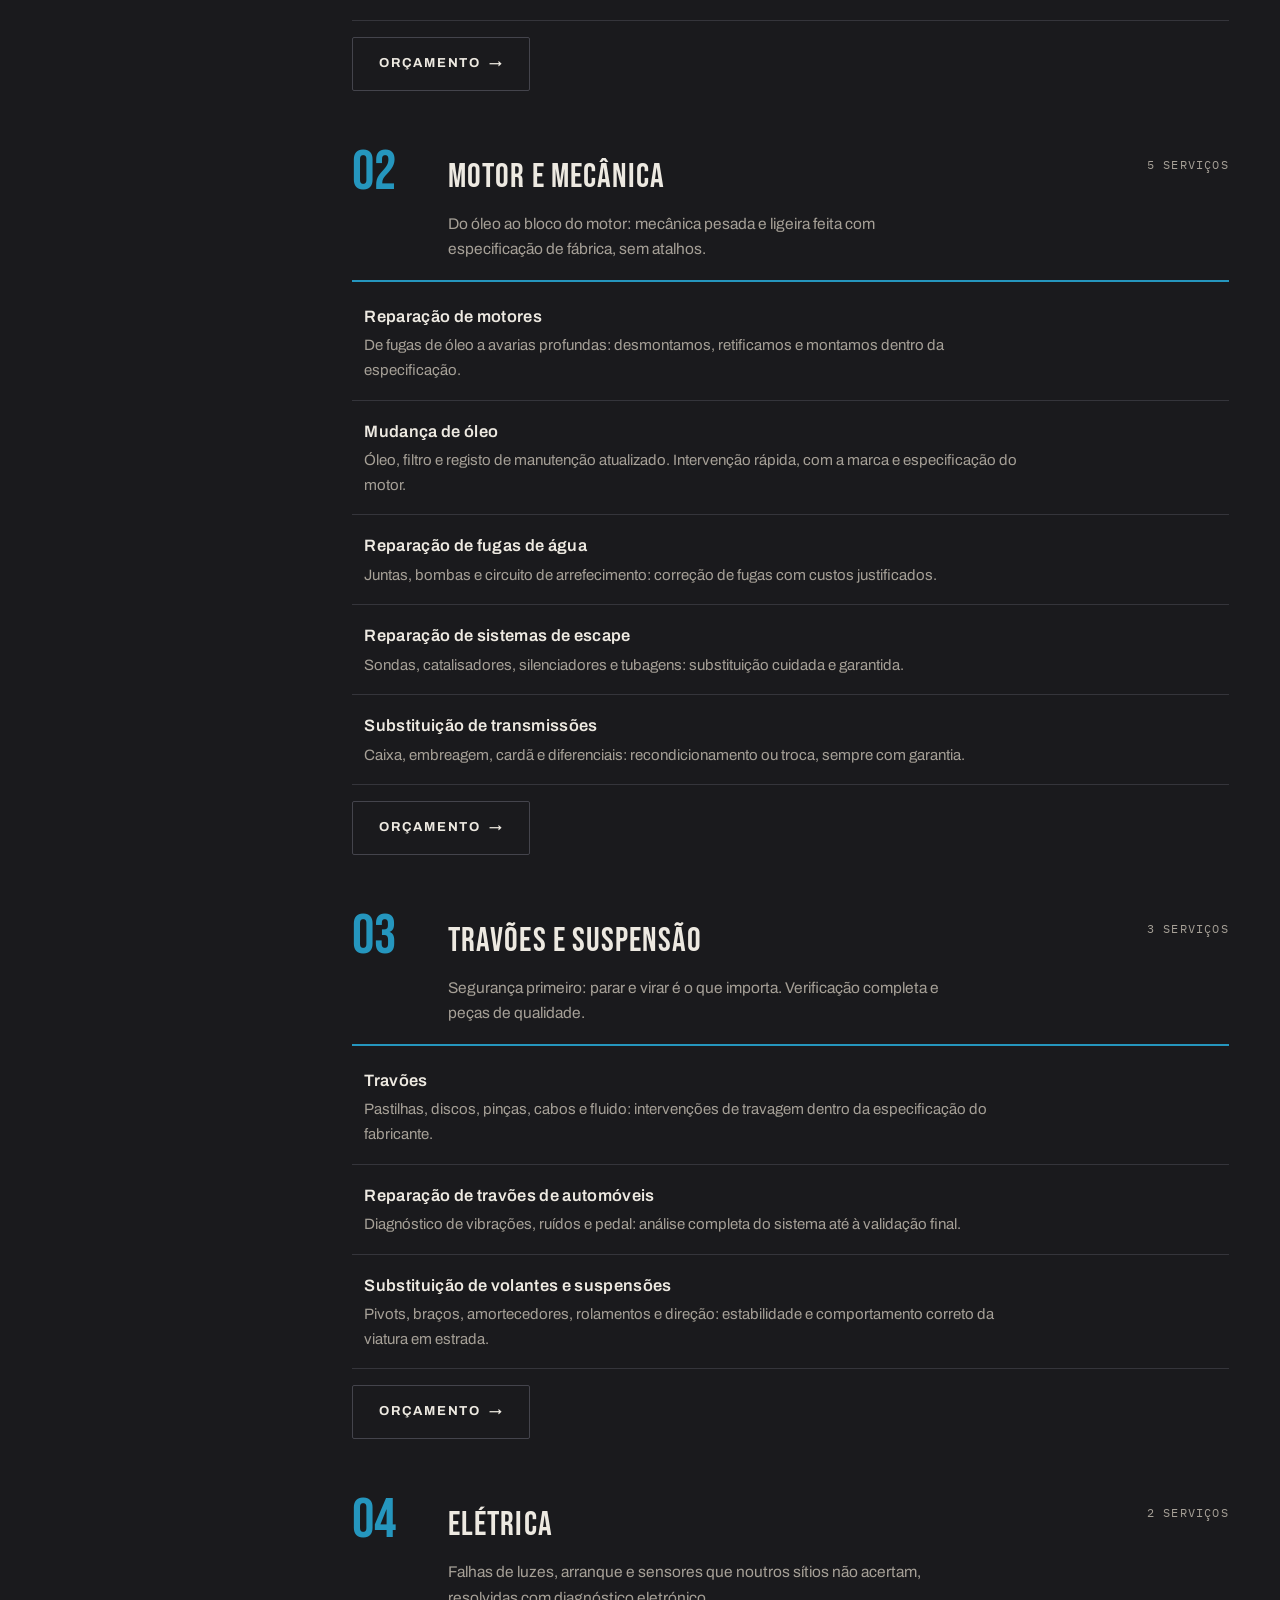
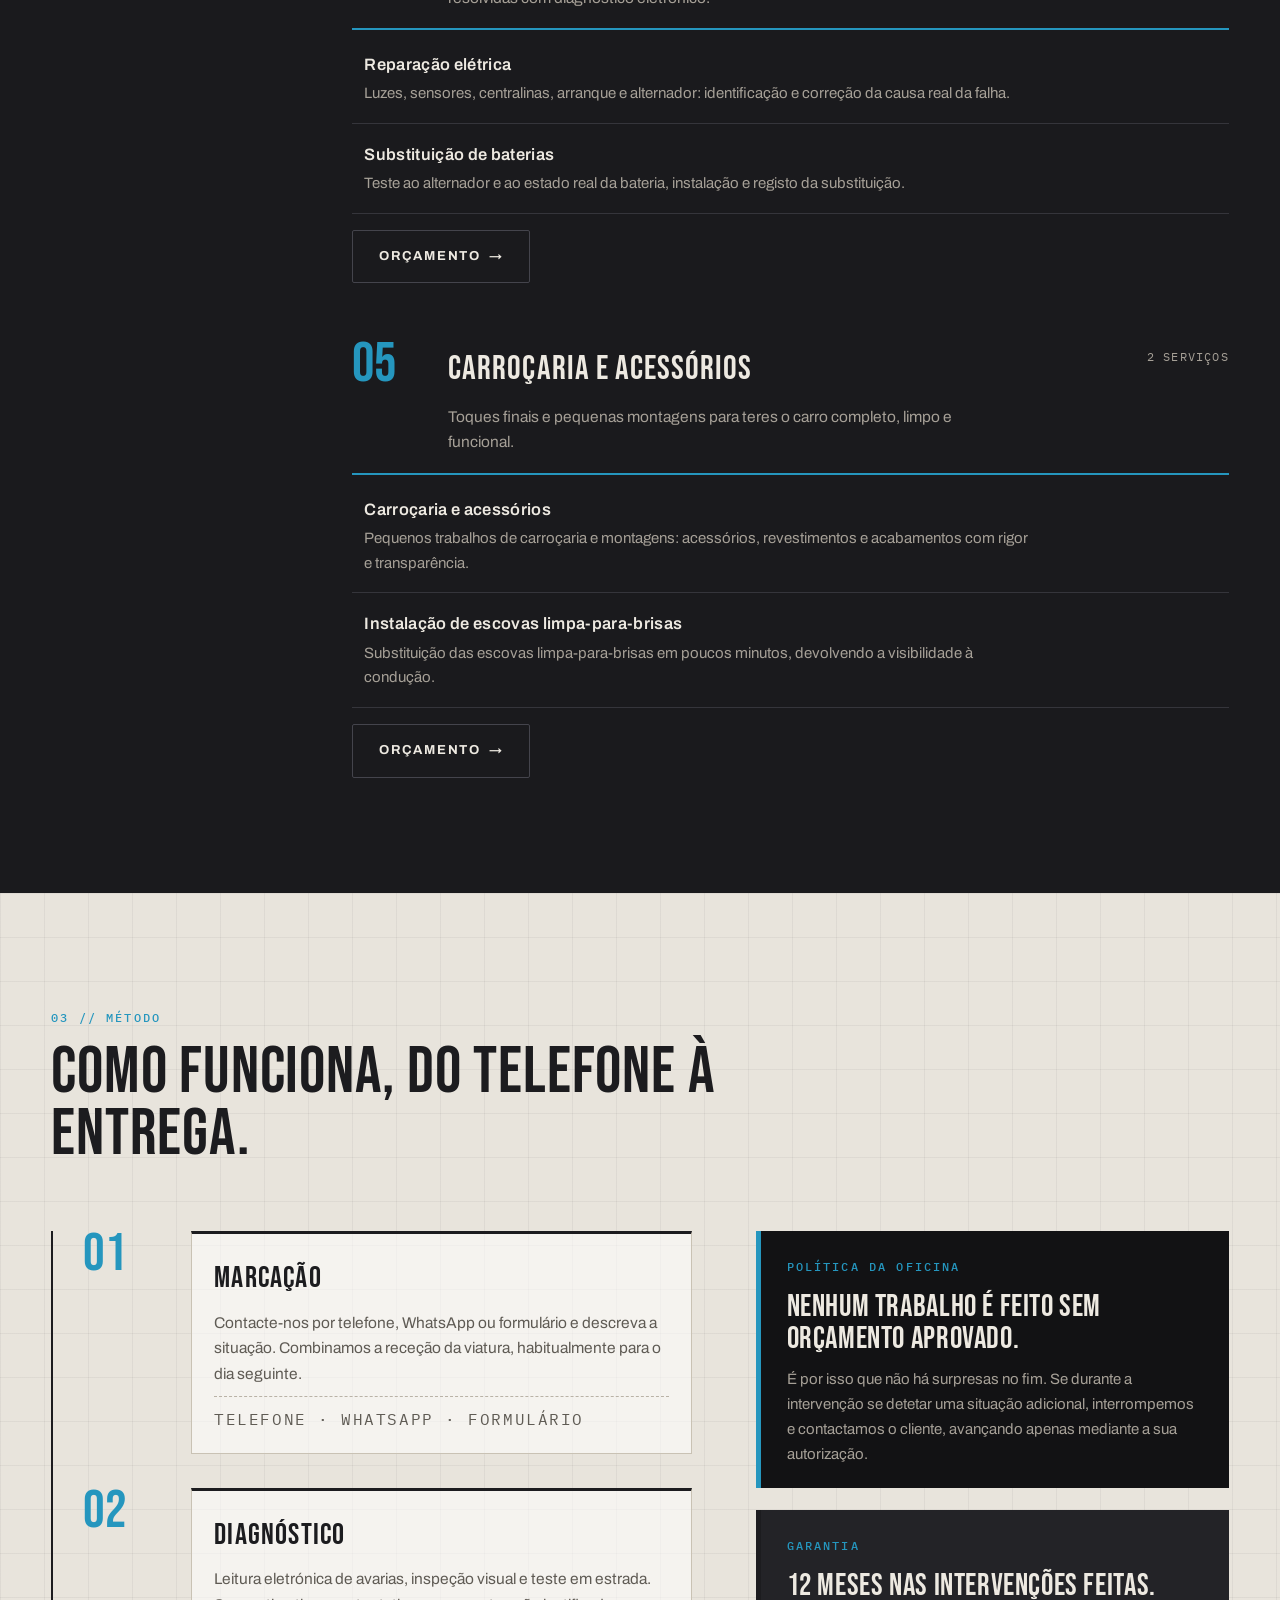
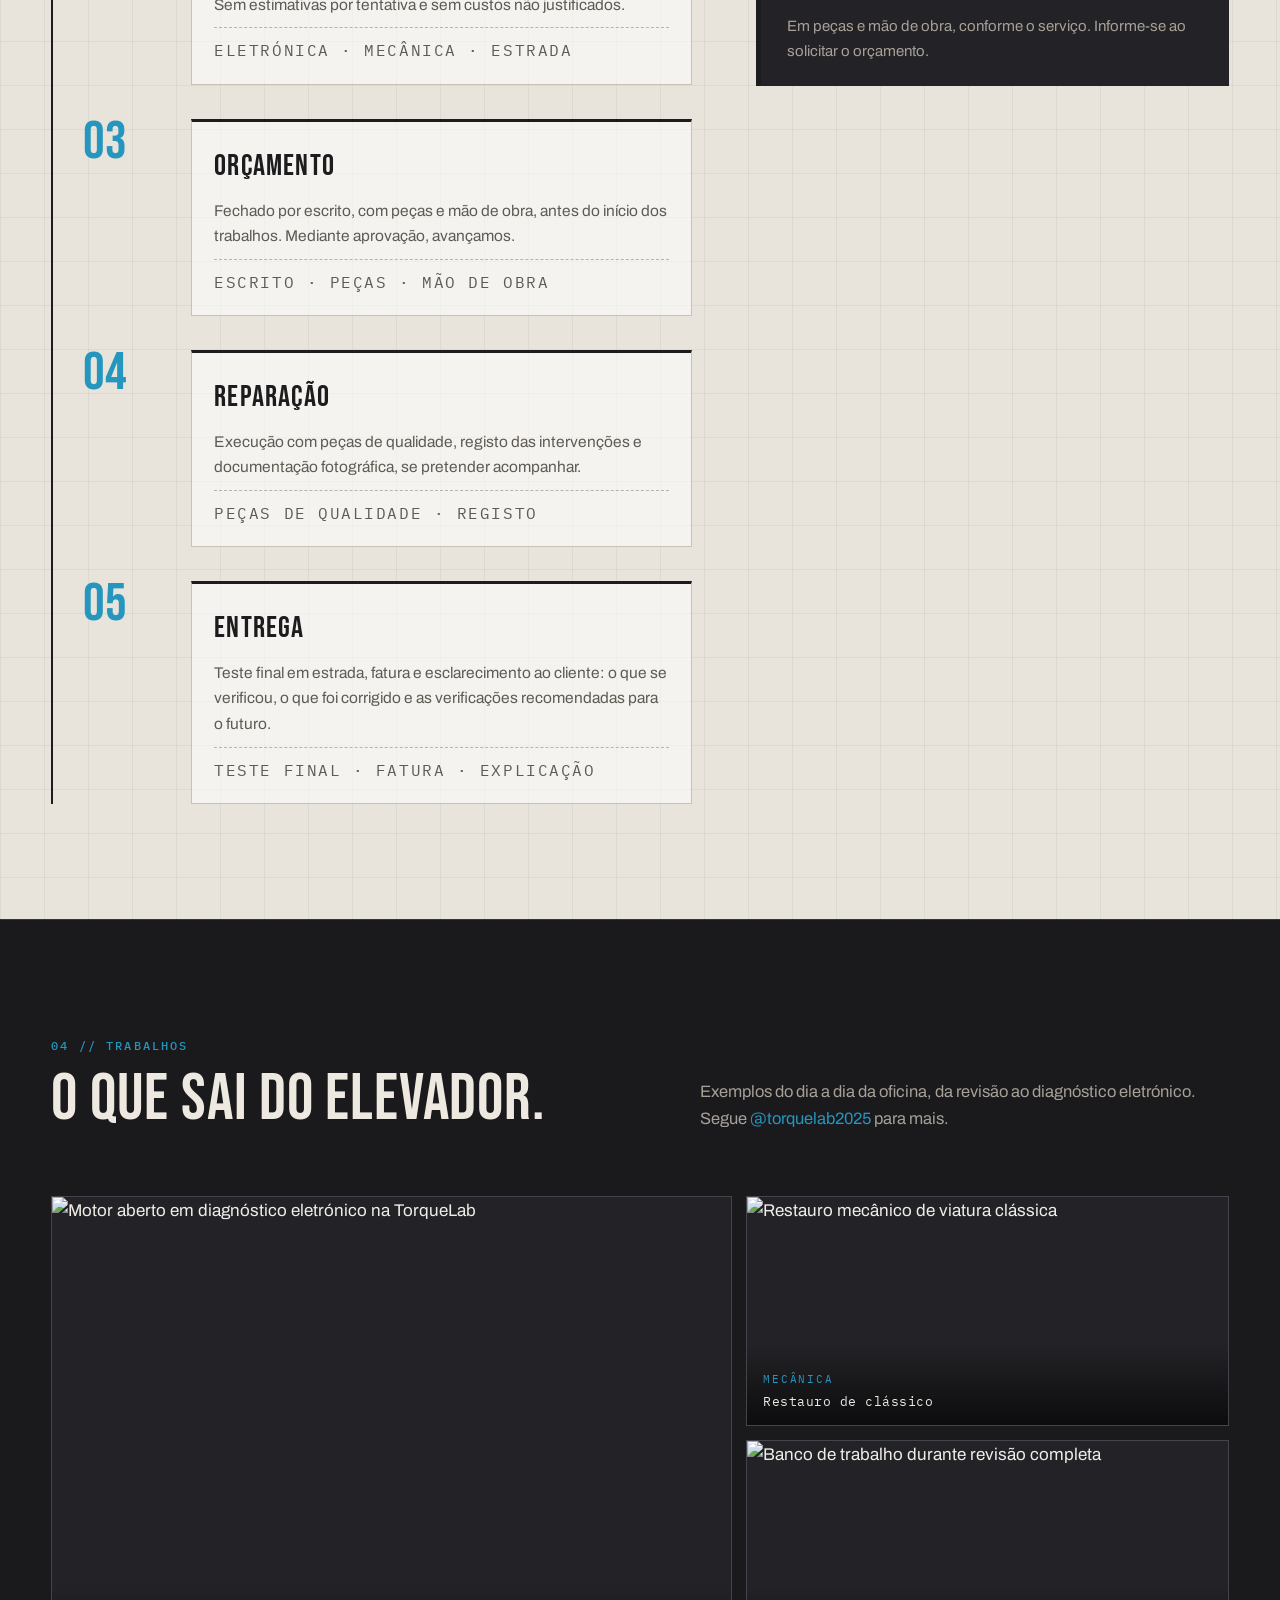
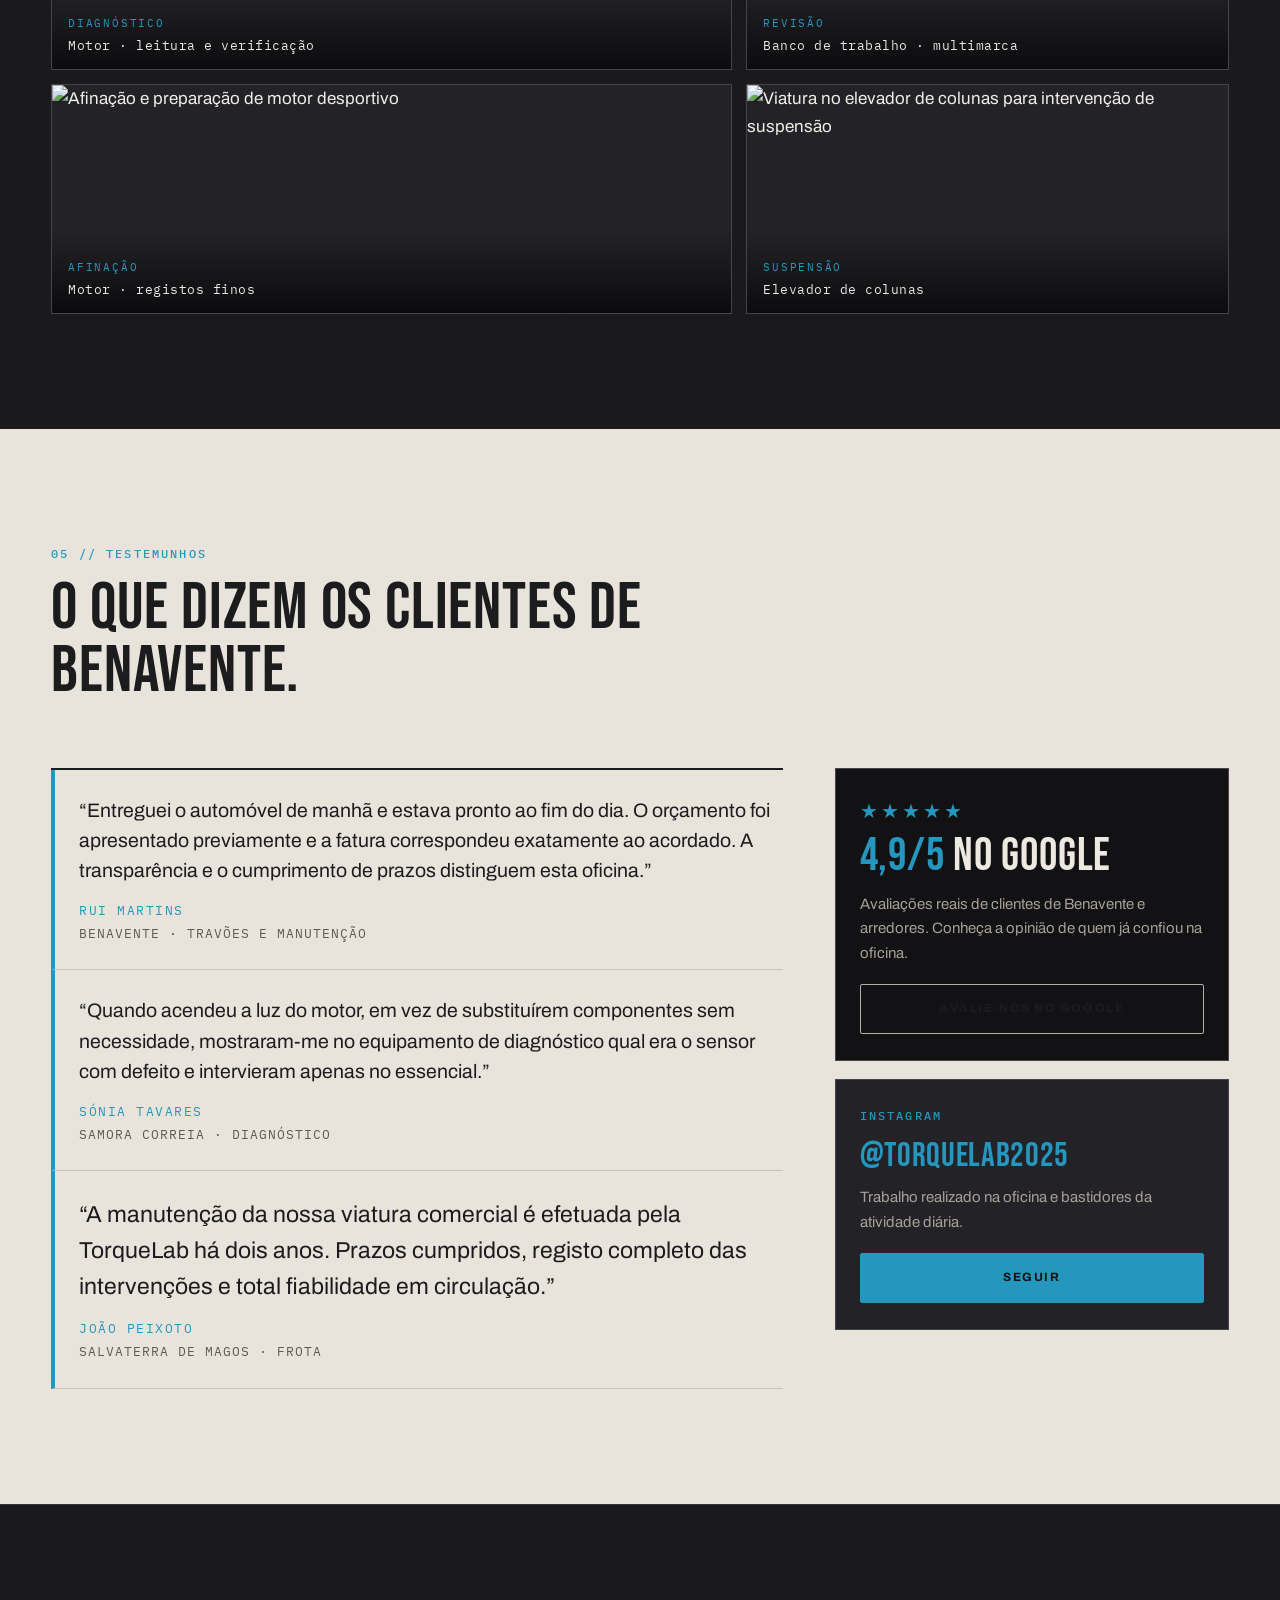
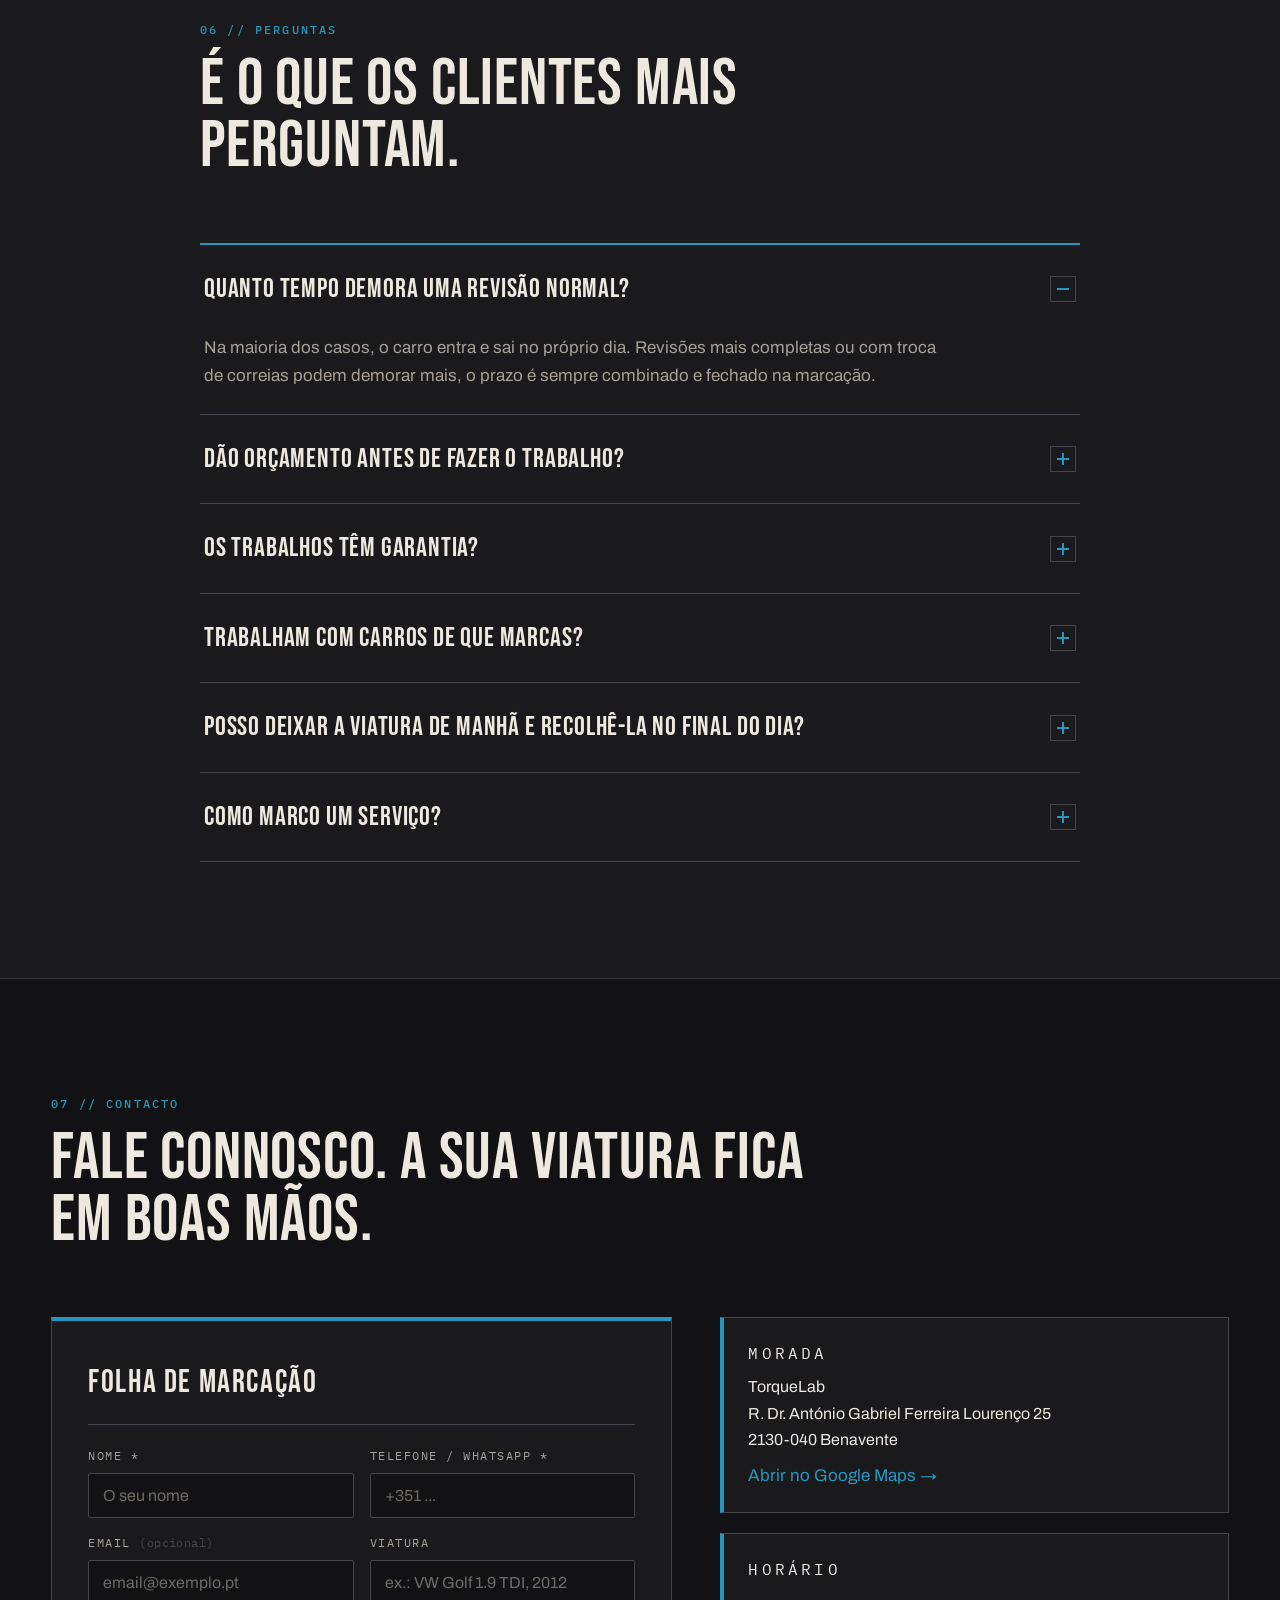
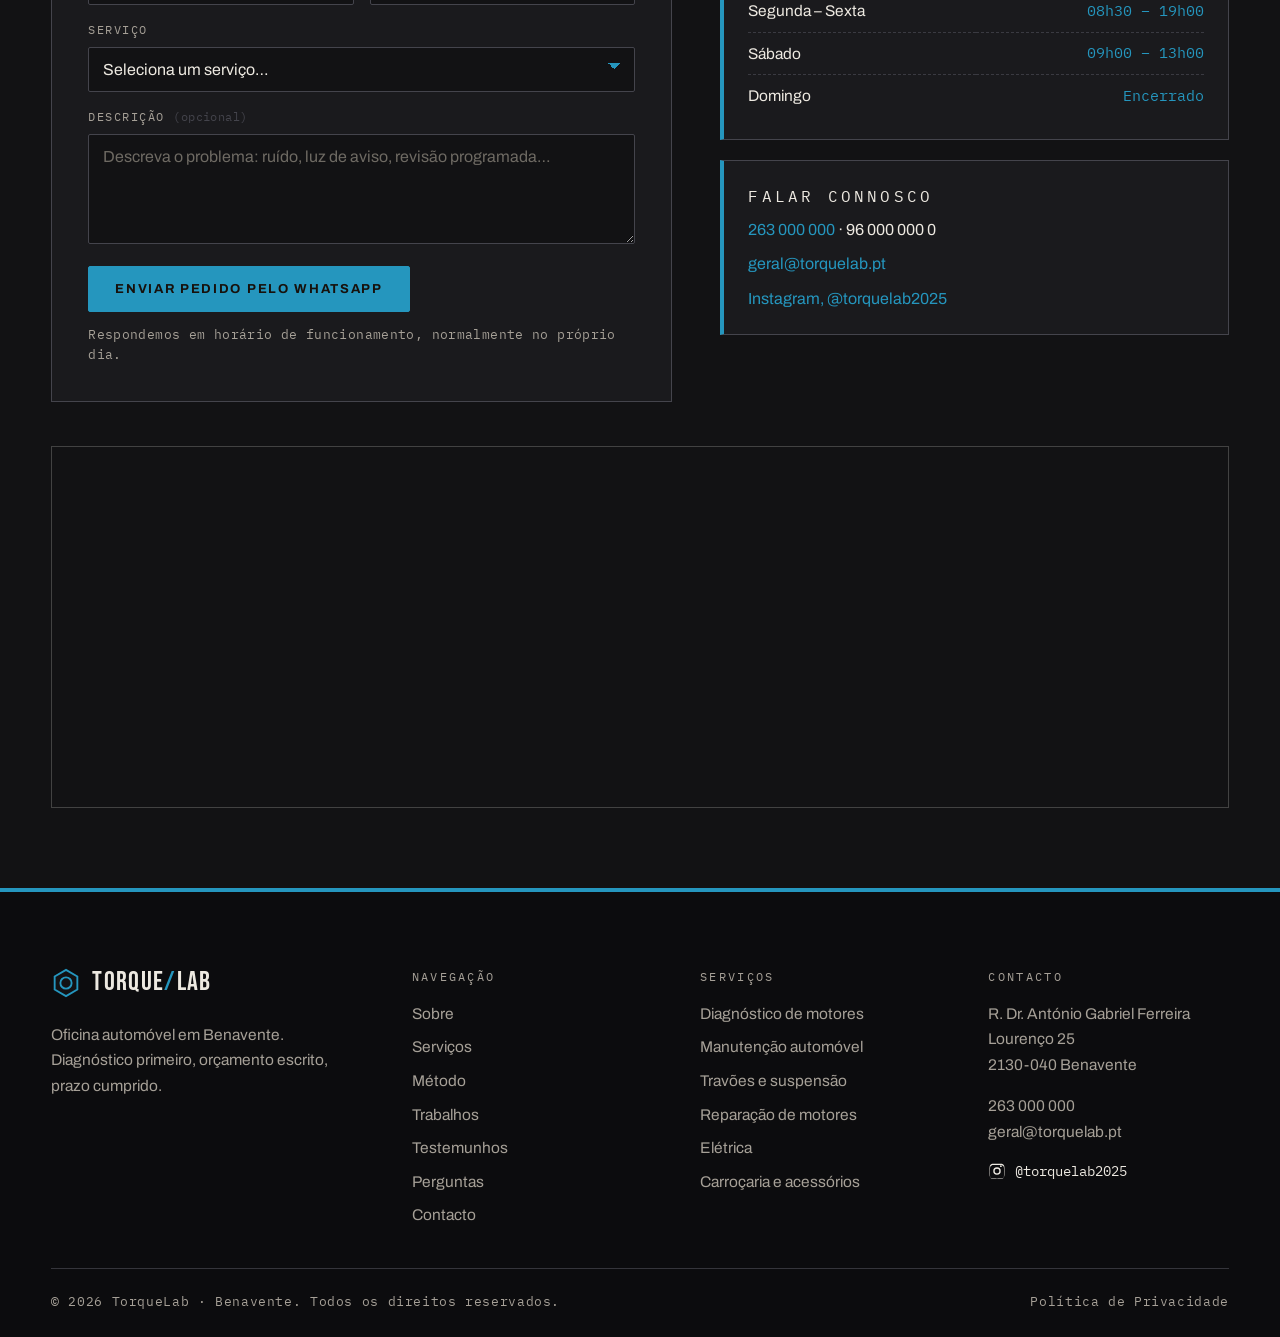
==== commit b78280f7: "Atualizar cor principal para azul" ====
--- a/index.html
+++ b/index.html
@@ -16,7 +16,7 @@
   <meta property="og:description" content="Diagnóstico primeiro, orçamento escrito, prazo cumprido. Revisões, travões, motor, elétrica e escape em Benavente.">
   <meta property="og:image" content="https://images.unsplash.com/photo-1486262715619-67b85e0b08d3?auto=format&fit=crop&w=1200&q=80">
   <meta property="og:url" content="https://www.torquelab.pt/">
-  <link rel="icon" href="data:image/svg+xml,%3Csvg%20xmlns='http://www.w3.org/2000/svg'%20viewBox='0%200%2032%2032'%3E%3Cpath%20d='M16%202l12.1%207v14L16%2030%203.9%2023V9L16%202z'%20fill='%23121214'%20stroke='%23e25822'%20stroke-width='2'/%3E%3Ccircle%20cx='16'%20cy='16'%20r='6'%20fill='none'%20stroke='%23e25822'%20stroke-width='2'/%3E%3C/svg%3E">
+  <link rel="icon" href="data:image/svg+xml,%3Csvg%20xmlns='http://www.w3.org/2000/svg'%20viewBox='0%200%2032%2032'%3E%3Cpath%20d='M16%202l12.1%207v14L16%2030%203.9%2023V9L16%202z'%20fill='%23121214'%20stroke='%232596be'%20stroke-width='2'/%3E%3Ccircle%20cx='16'%20cy='16'%20r='6'%20fill='none'%20stroke='%232596be'%20stroke-width='2'/%3E%3C/svg%3E">
   <link rel="preconnect" href="https://fonts.googleapis.com">
   <link rel="preconnect" href="https://fonts.gstatic.com" crossorigin>
   <link href="https://fonts.googleapis.com/css2?family=Bebas+Neue&family=IBM+Plex+Mono:wght@400;500&family=Archivo:wght@400;500;600;700&display=swap" rel="stylesheet">
@@ -63,8 +63,8 @@
     <div class="container site-header__inner">
       <a class="brand" href="#inicio" data-nav>
         <svg class="brand__mark" width="34" height="34" viewBox="0 0 32 32" aria-hidden="true">
-          <path d="M16 2l12.1 7v14L16 30 3.9 23V9L16 2z" fill="#121214" stroke="#e25822" stroke-width="2"></path>
-          <circle cx="16" cy="16" r="6" fill="none" stroke="#e25822" stroke-width="2"></circle>
+          <path d="M16 2l12.1 7v14L16 30 3.9 23V9L16 2z" fill="#121214" stroke="#2596be" stroke-width="2"></path>
+          <circle cx="16" cy="16" r="6" fill="none" stroke="#2596be" stroke-width="2"></circle>
         </svg>
         <span class="brand__text">TORQUE<span>/</span>LAB</span>
       </a>
@@ -591,8 +591,8 @@
         <div class="site-footer__brand">
           <a class="brand" href="#inicio">
             <svg class="brand__mark" width="30" height="30" viewBox="0 0 32 32" aria-hidden="true">
-              <path d="M16 2l12.1 7v14L16 30 3.9 23V9L16 2z" fill="#121214" stroke="#e25822" stroke-width="2"></path>
-              <circle cx="16" cy="16" r="6" fill="none" stroke="#e25822" stroke-width="2"></circle>
+              <path d="M16 2l12.1 7v14L16 30 3.9 23V9L16 2z" fill="#121214" stroke="#2596be" stroke-width="2"></path>
+              <circle cx="16" cy="16" r="6" fill="none" stroke="#2596be" stroke-width="2"></circle>
             </svg>
             <span class="brand__text">TORQUE<span>/</span>LAB</span>
           </a>
--- a/assets/css/styles.css
+++ b/assets/css/styles.css
@@ -20,8 +20,8 @@
   --txt-dark: #1c1c1f;
   --muted-dark: #5f5b54;
 
-  --orange: #e25822;
-  --orange-2: #f06a2f;
+  --orange: #2596be;
+  --orange-2: #2596be;
 
   --f-display: 'Bebas Neue', 'Arial Narrow', sans-serif;
   --f-body: 'Archivo', 'Helvetica Neue', sans-serif;
@@ -266,7 +266,7 @@
   overflow: hidden;
   background-color: var(--ink);
   background-image:
-    radial-gradient(circle at 78% 18%, rgba(226, 88, 34, .28), transparent 42%),
+    radial-gradient(circle at 78% 18%, rgba(37, 150, 190, .28), transparent 42%),
     linear-gradient(rgba(18, 18, 20, .93), rgba(18, 18, 20, .84)),
     url("https://images.unsplash.com/photo-1486262715619-67b85e0b08d3?auto=format&fit=crop&w=1920&q=80");
   background-size: cover;
@@ -491,7 +491,7 @@
 .services-index a:hover {
   color: var(--txt);
   border-color: var(--orange);
-  background: rgba(226, 88, 34, .08);
+  background: rgba(37, 150, 190, .08);
 }
 
 .serv-cat {
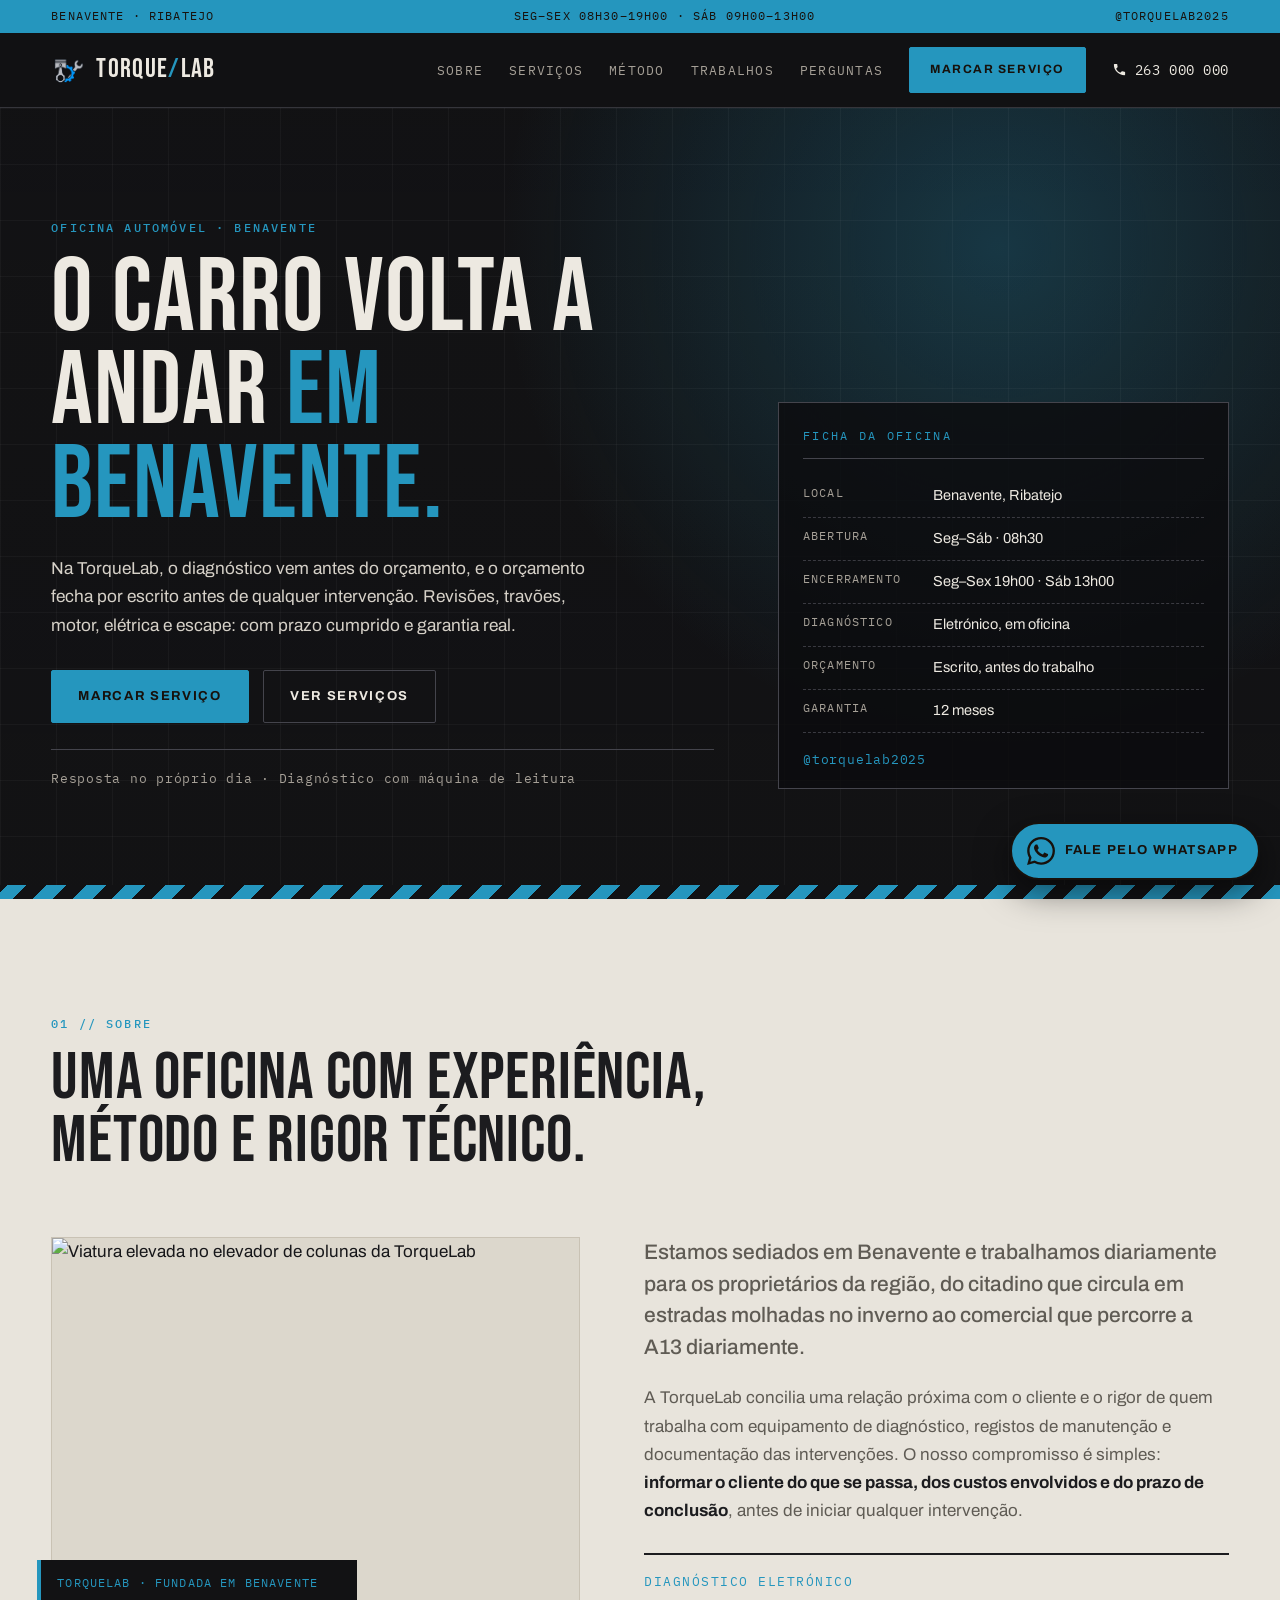
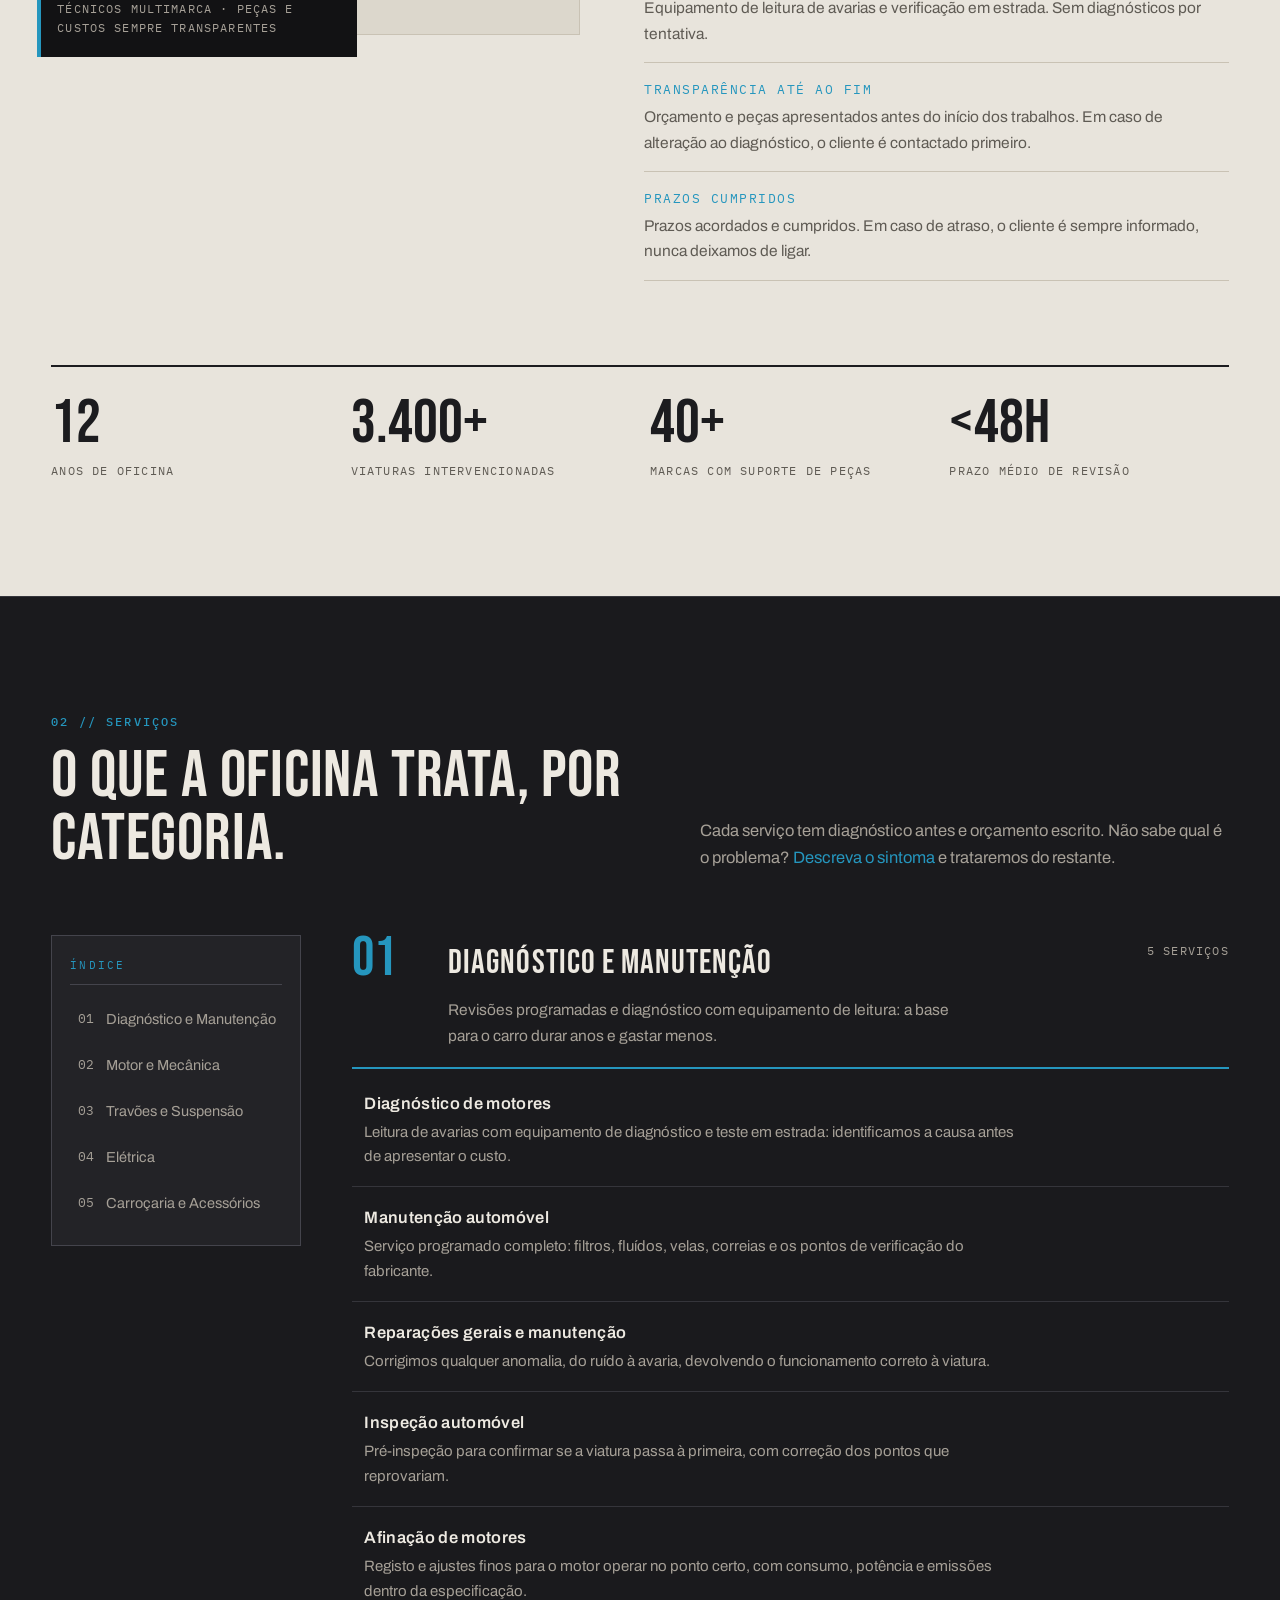
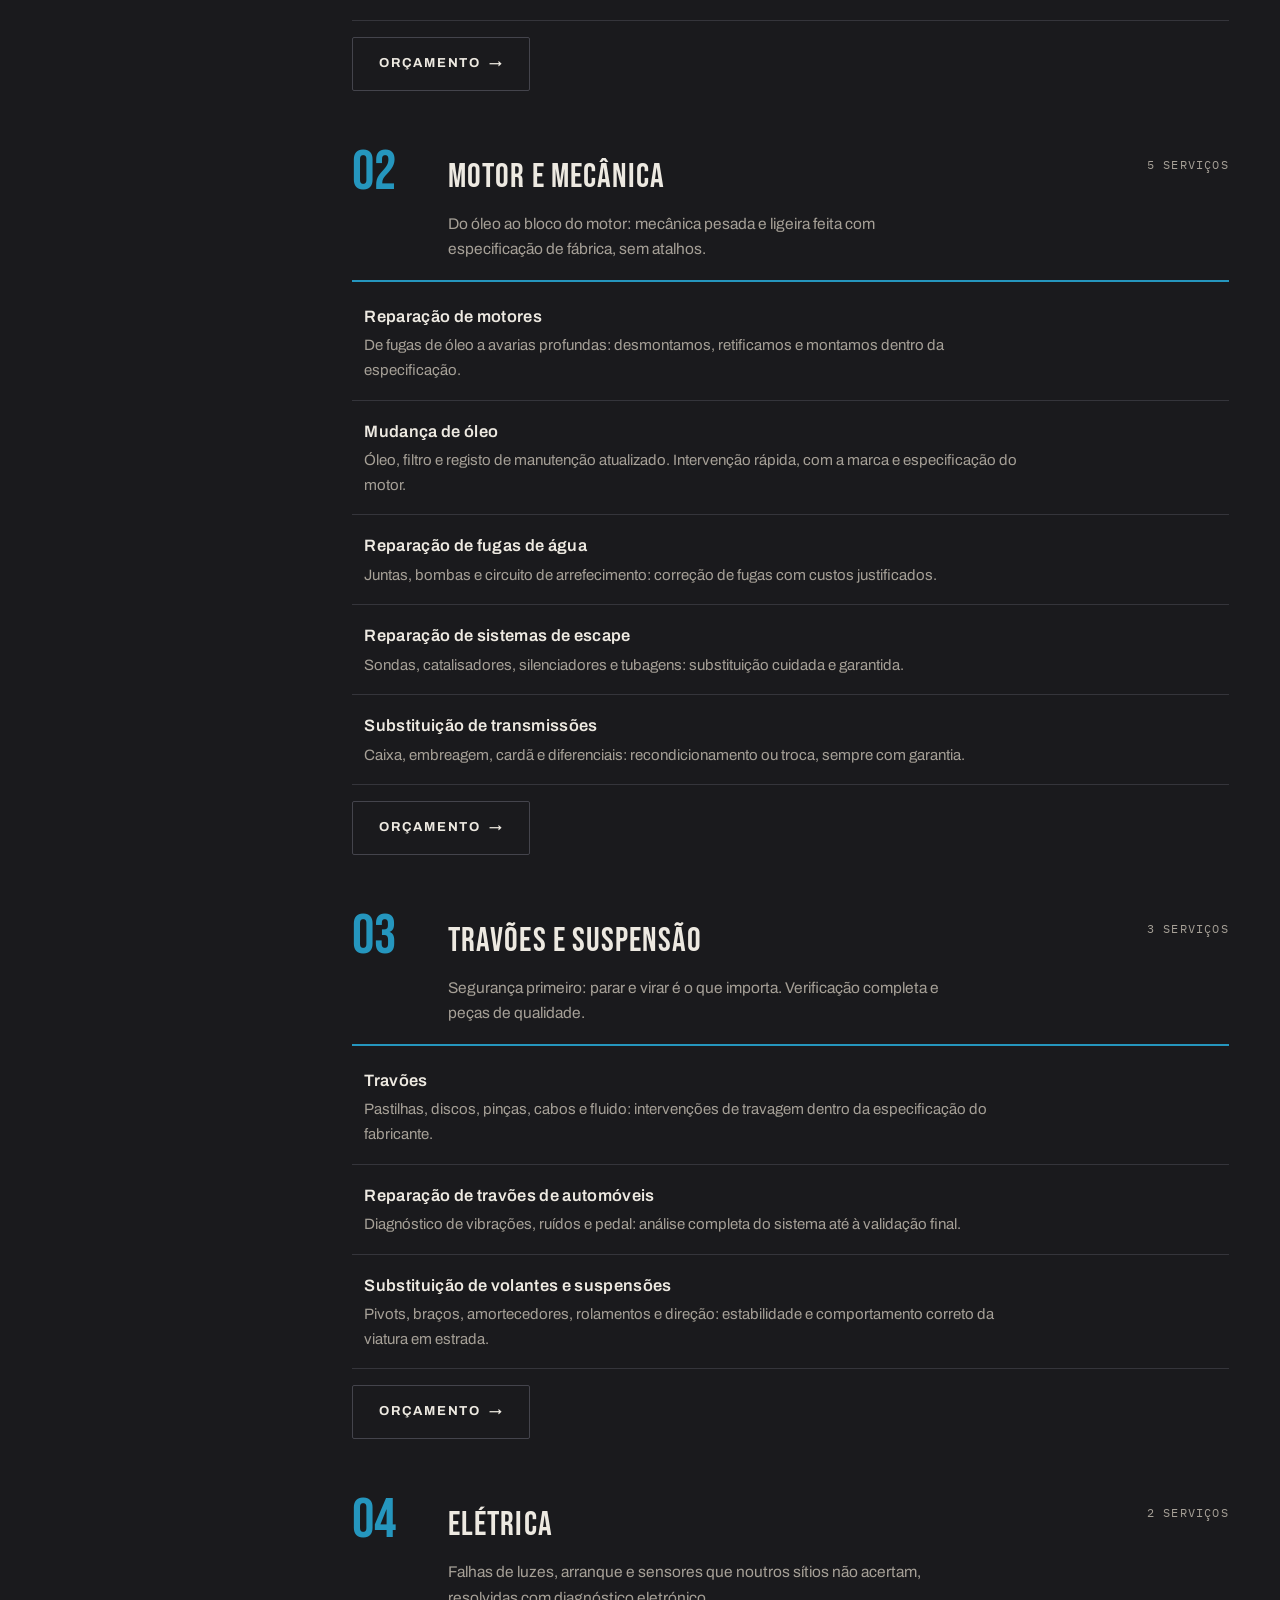
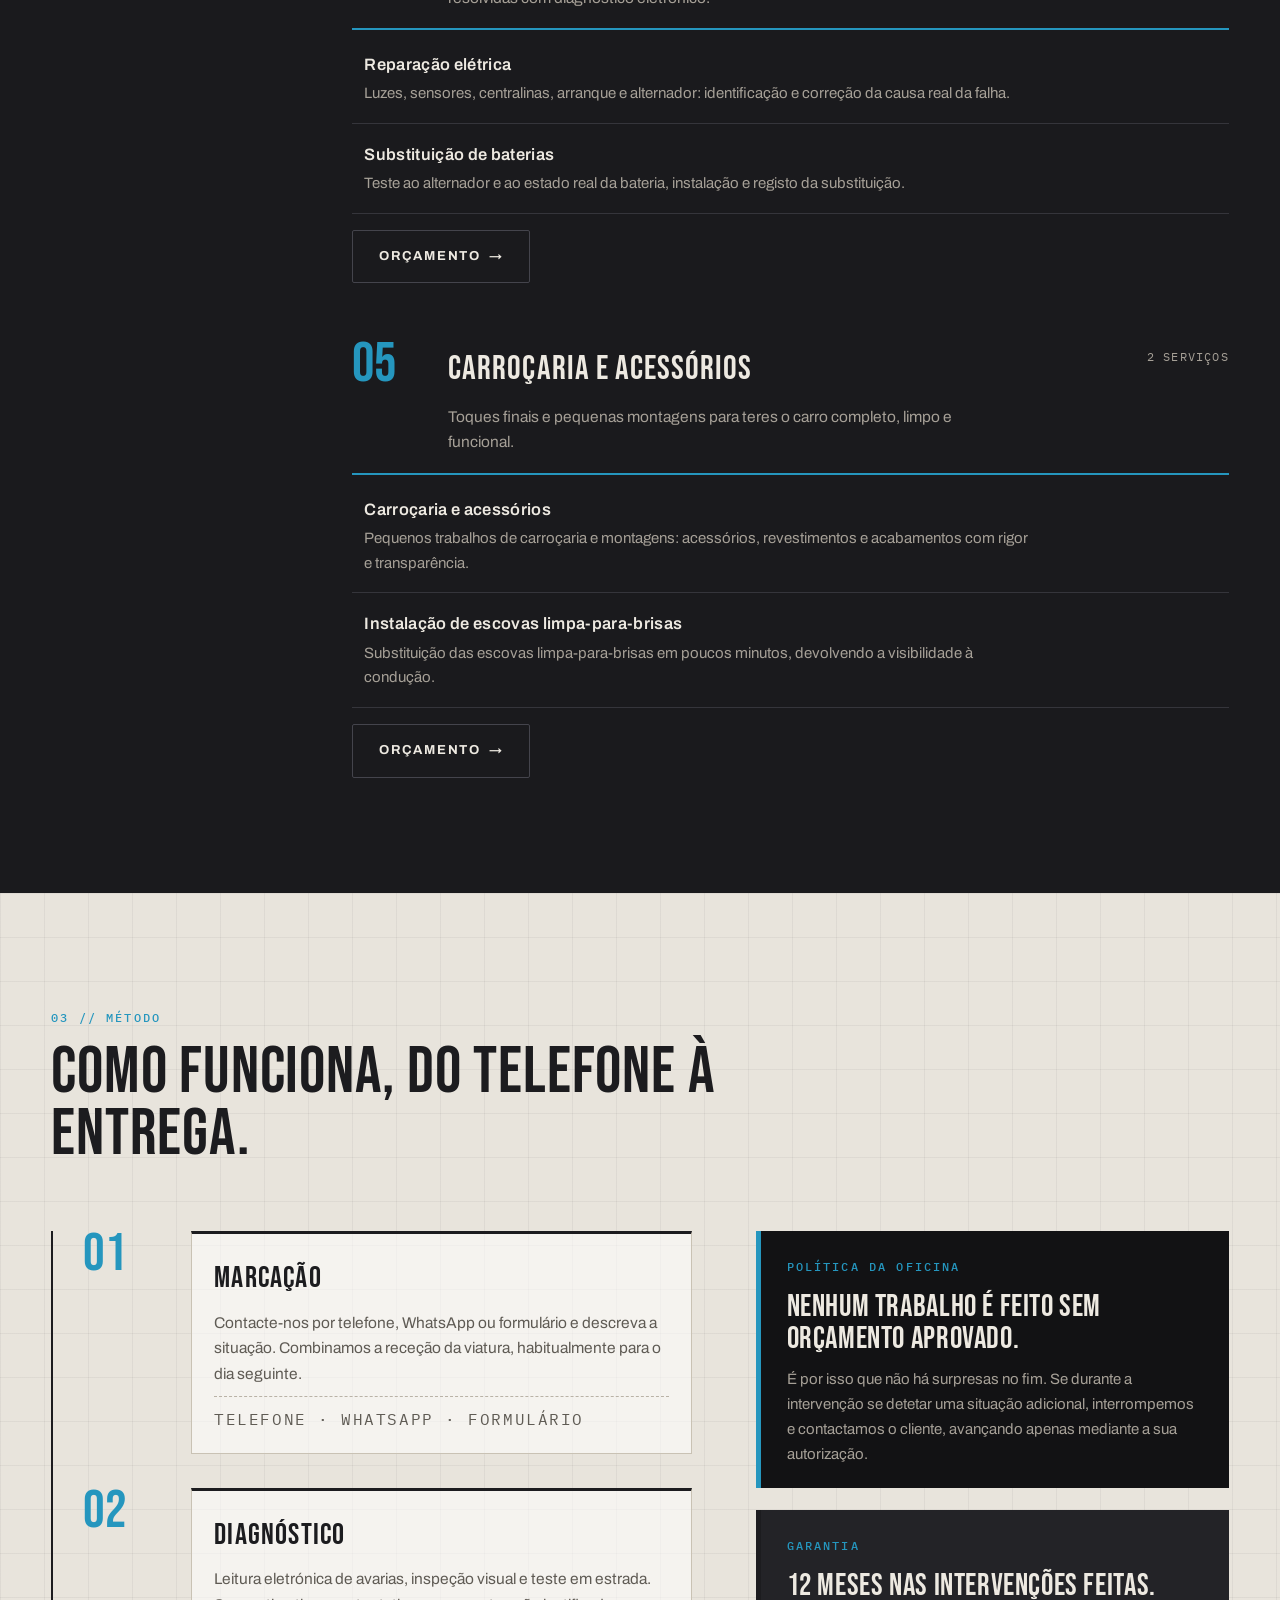
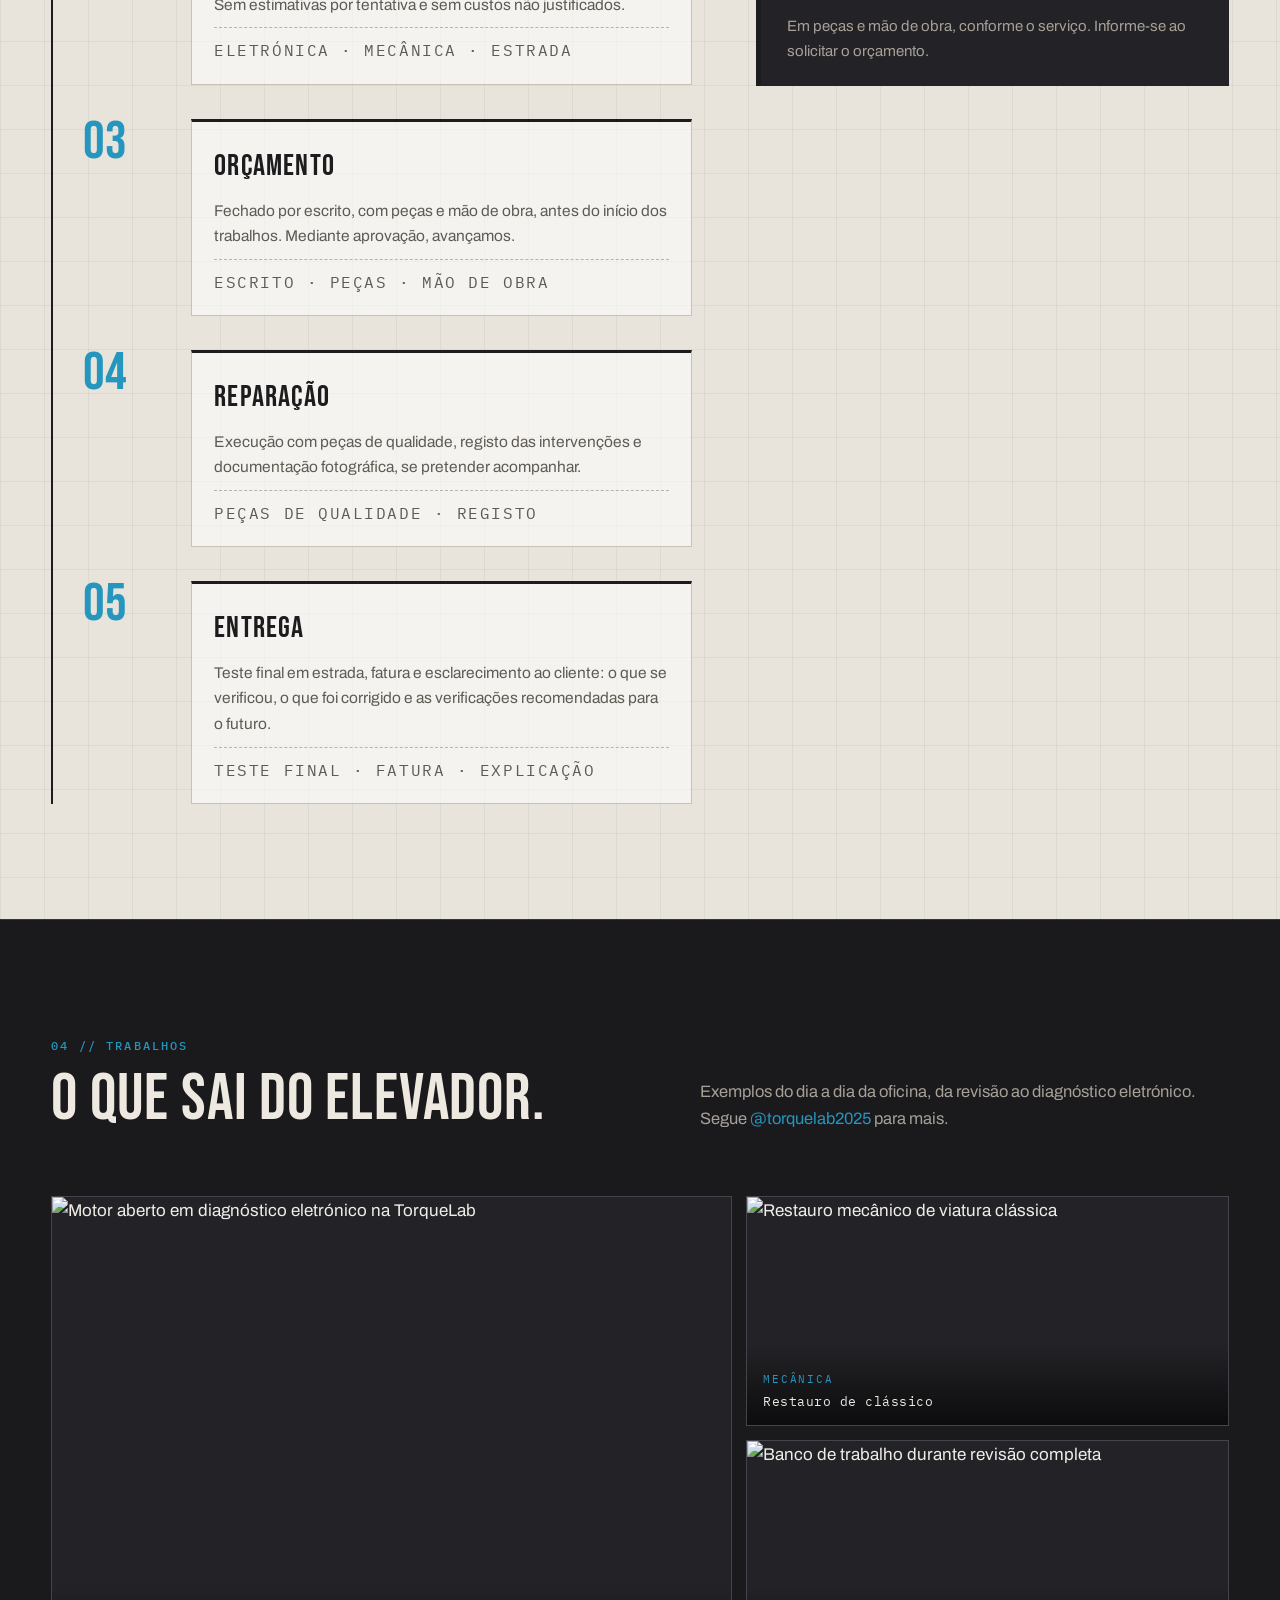
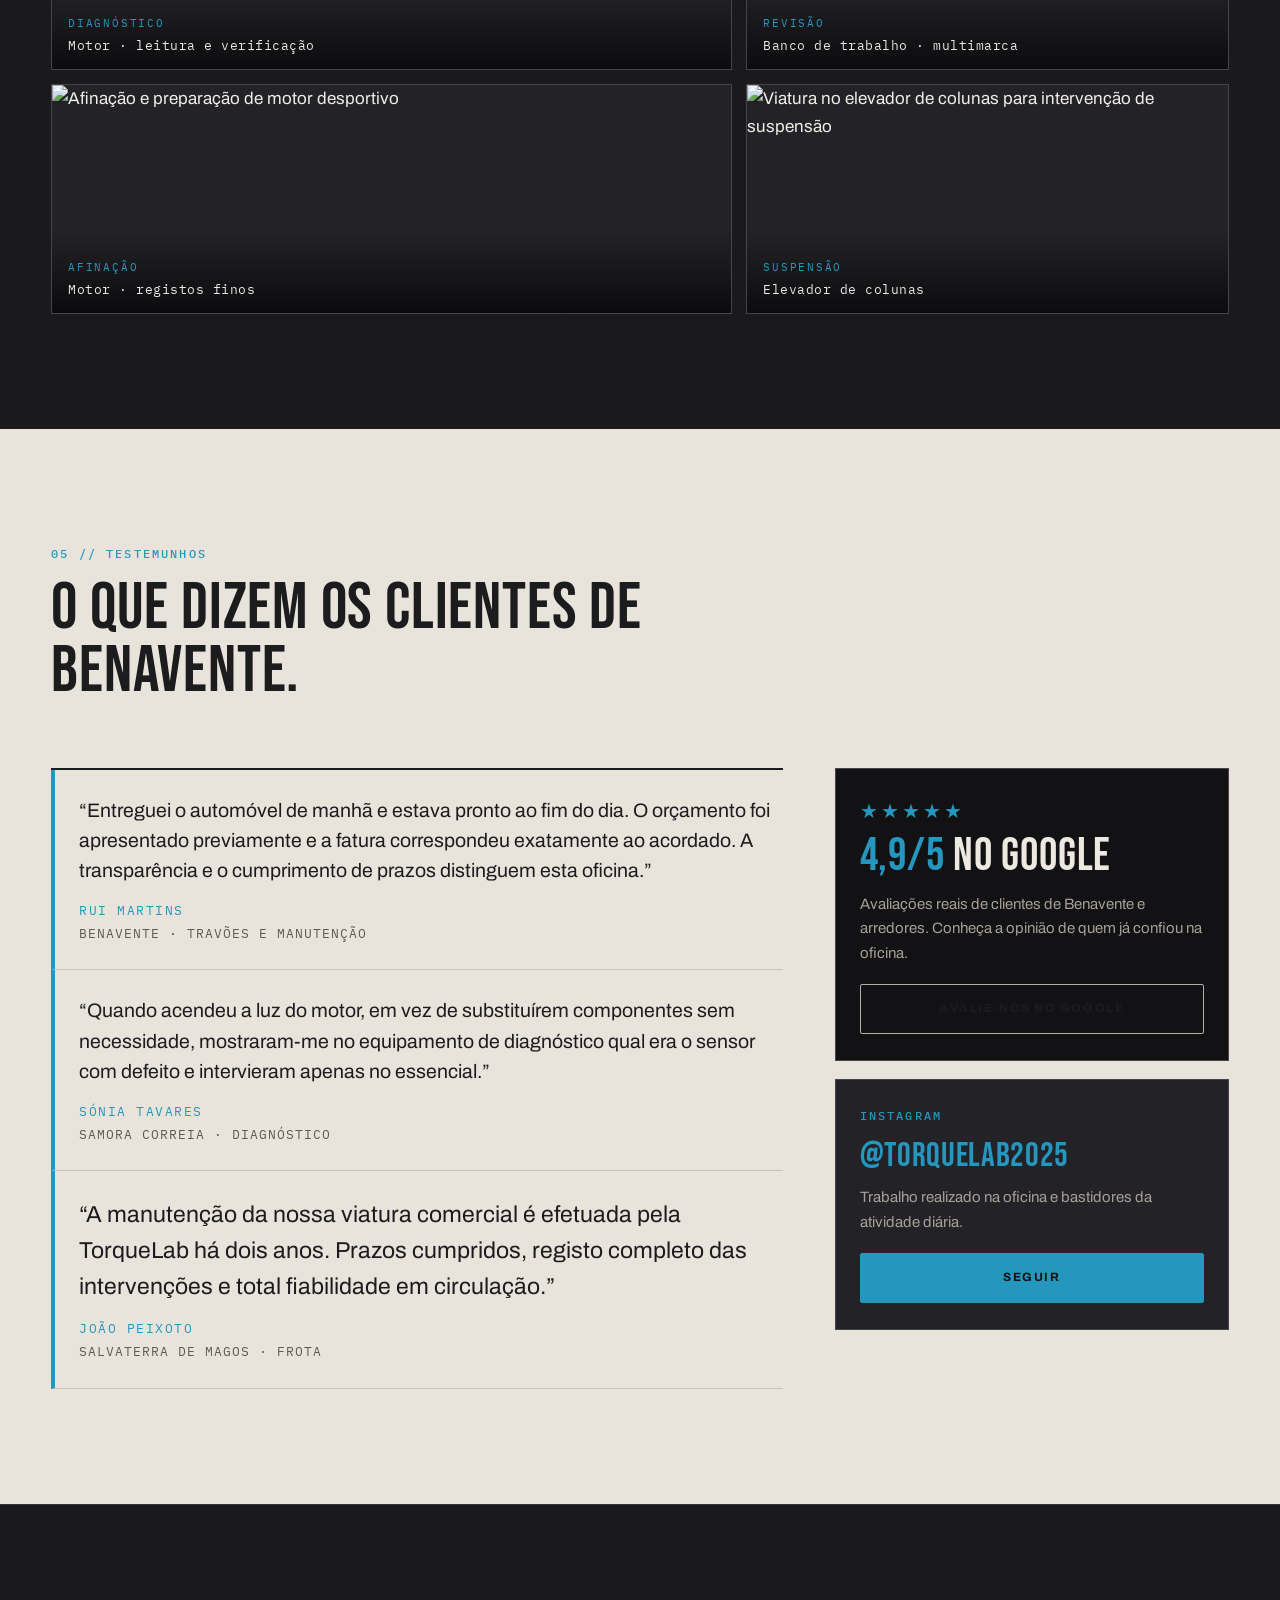
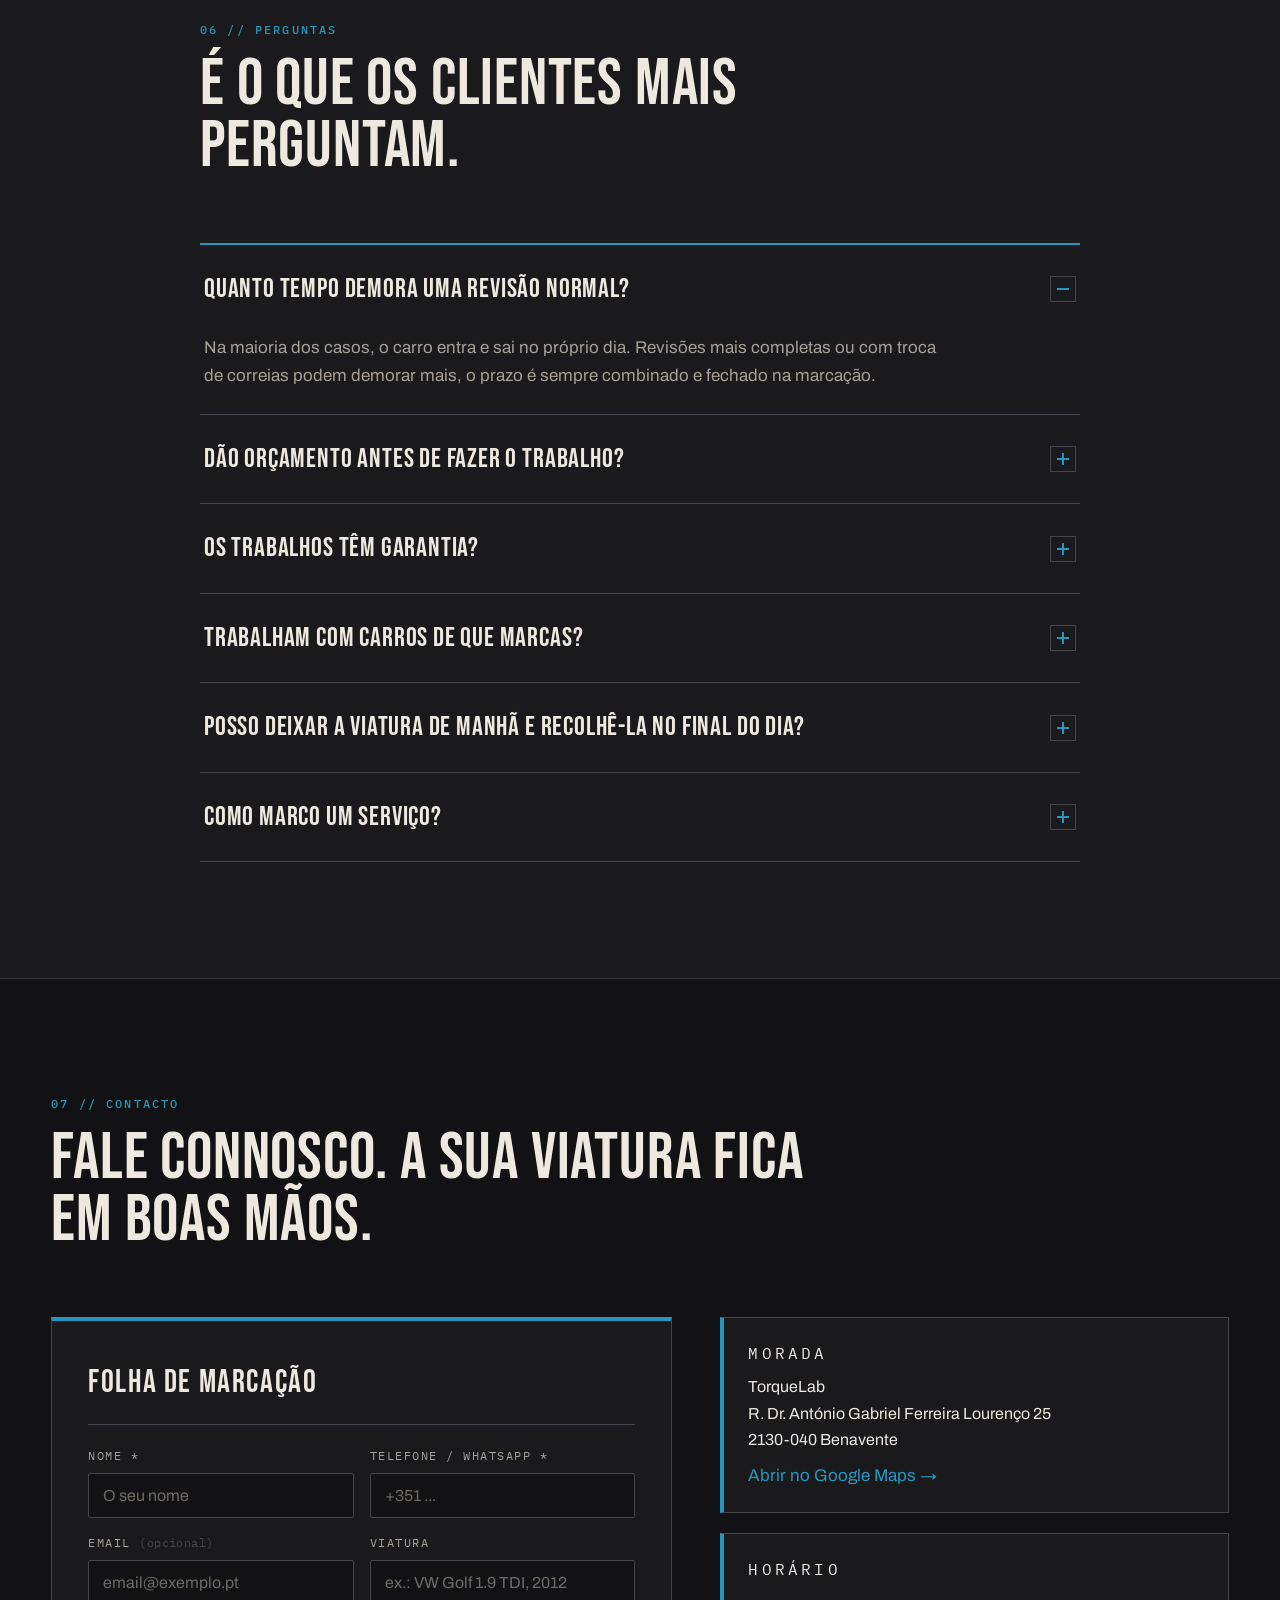
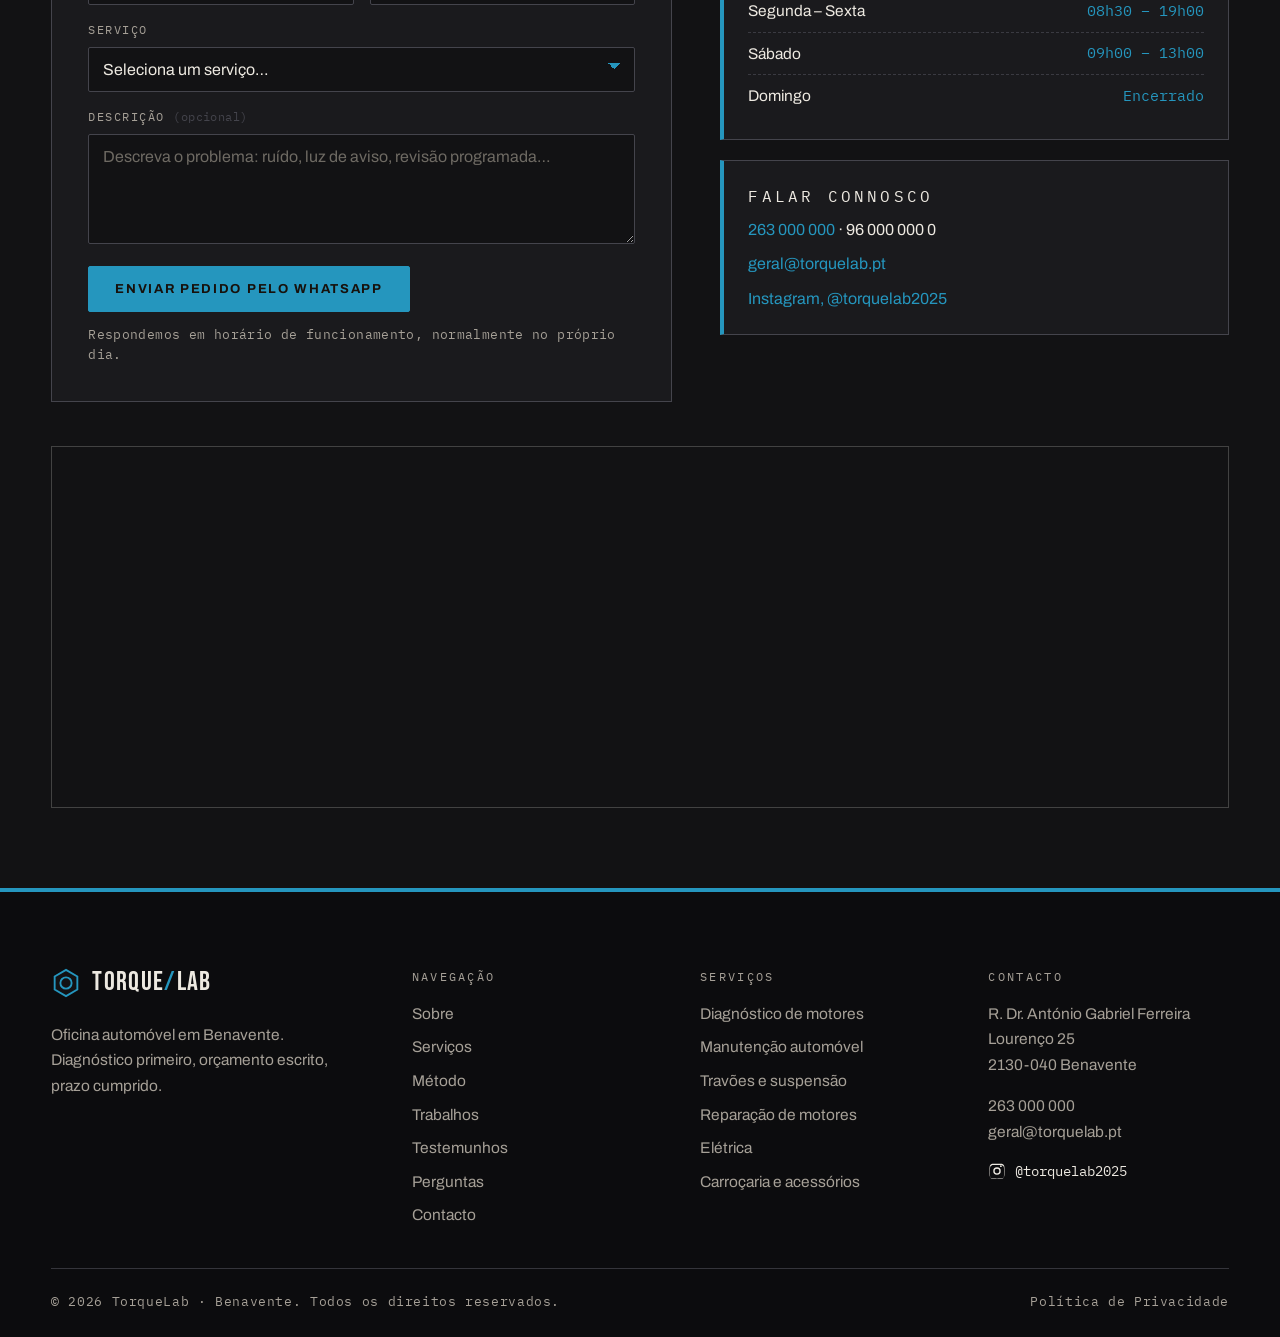
==== commit f24bc75e: "Header: usar logótipo curto antes do nome" ====
--- a/index.html
+++ b/index.html
@@ -62,10 +62,7 @@
   <header class="site-header" id="site-header">
     <div class="container site-header__inner">
       <a class="brand" href="#inicio" data-nav>
-        <svg class="brand__mark" width="34" height="34" viewBox="0 0 32 32" aria-hidden="true">
-          <path d="M16 2l12.1 7v14L16 30 3.9 23V9L16 2z" fill="#121214" stroke="#2596be" stroke-width="2"></path>
-          <circle cx="16" cy="16" r="6" fill="none" stroke="#2596be" stroke-width="2"></circle>
-        </svg>
+        <img class="brand__mark" src="assets/img/short_logo.png" alt="" width="34" height="34" aria-hidden="true">
         <span class="brand__text">TORQUE<span>/</span>LAB</span>
       </a>
 
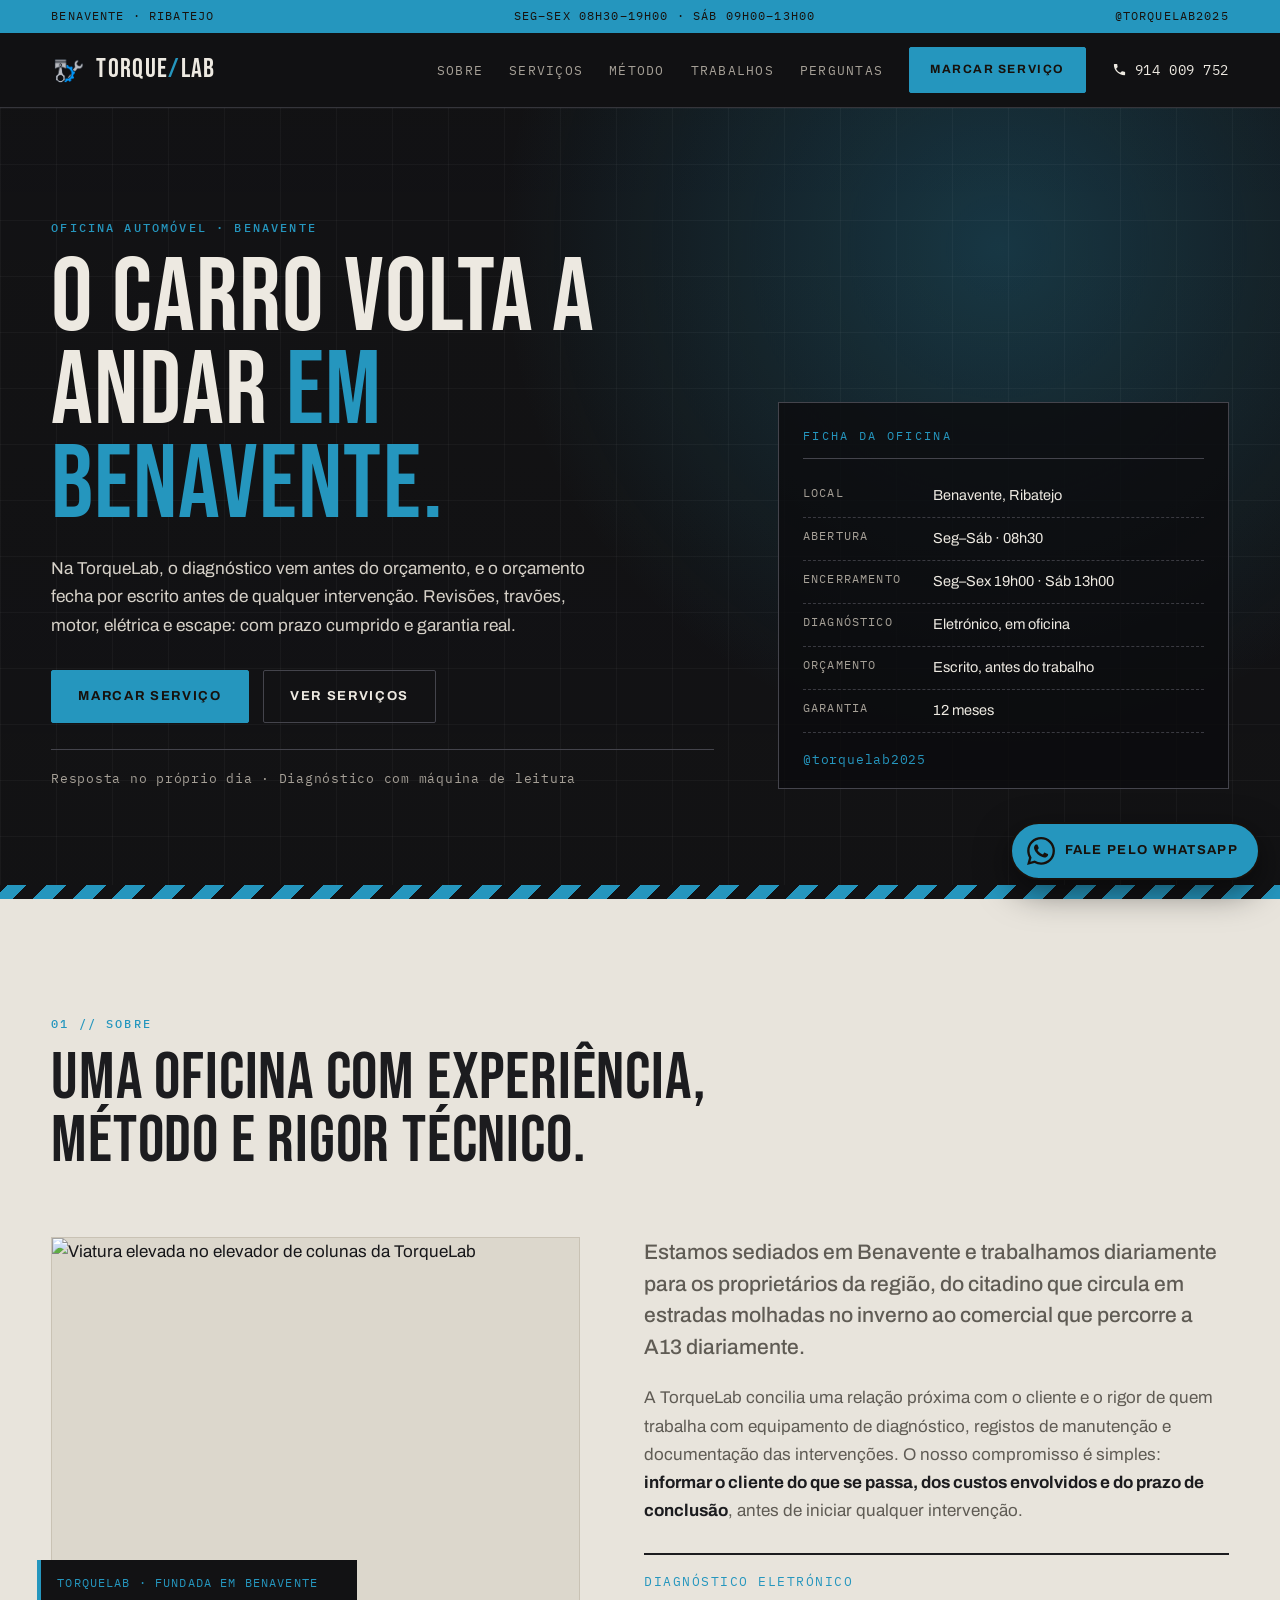
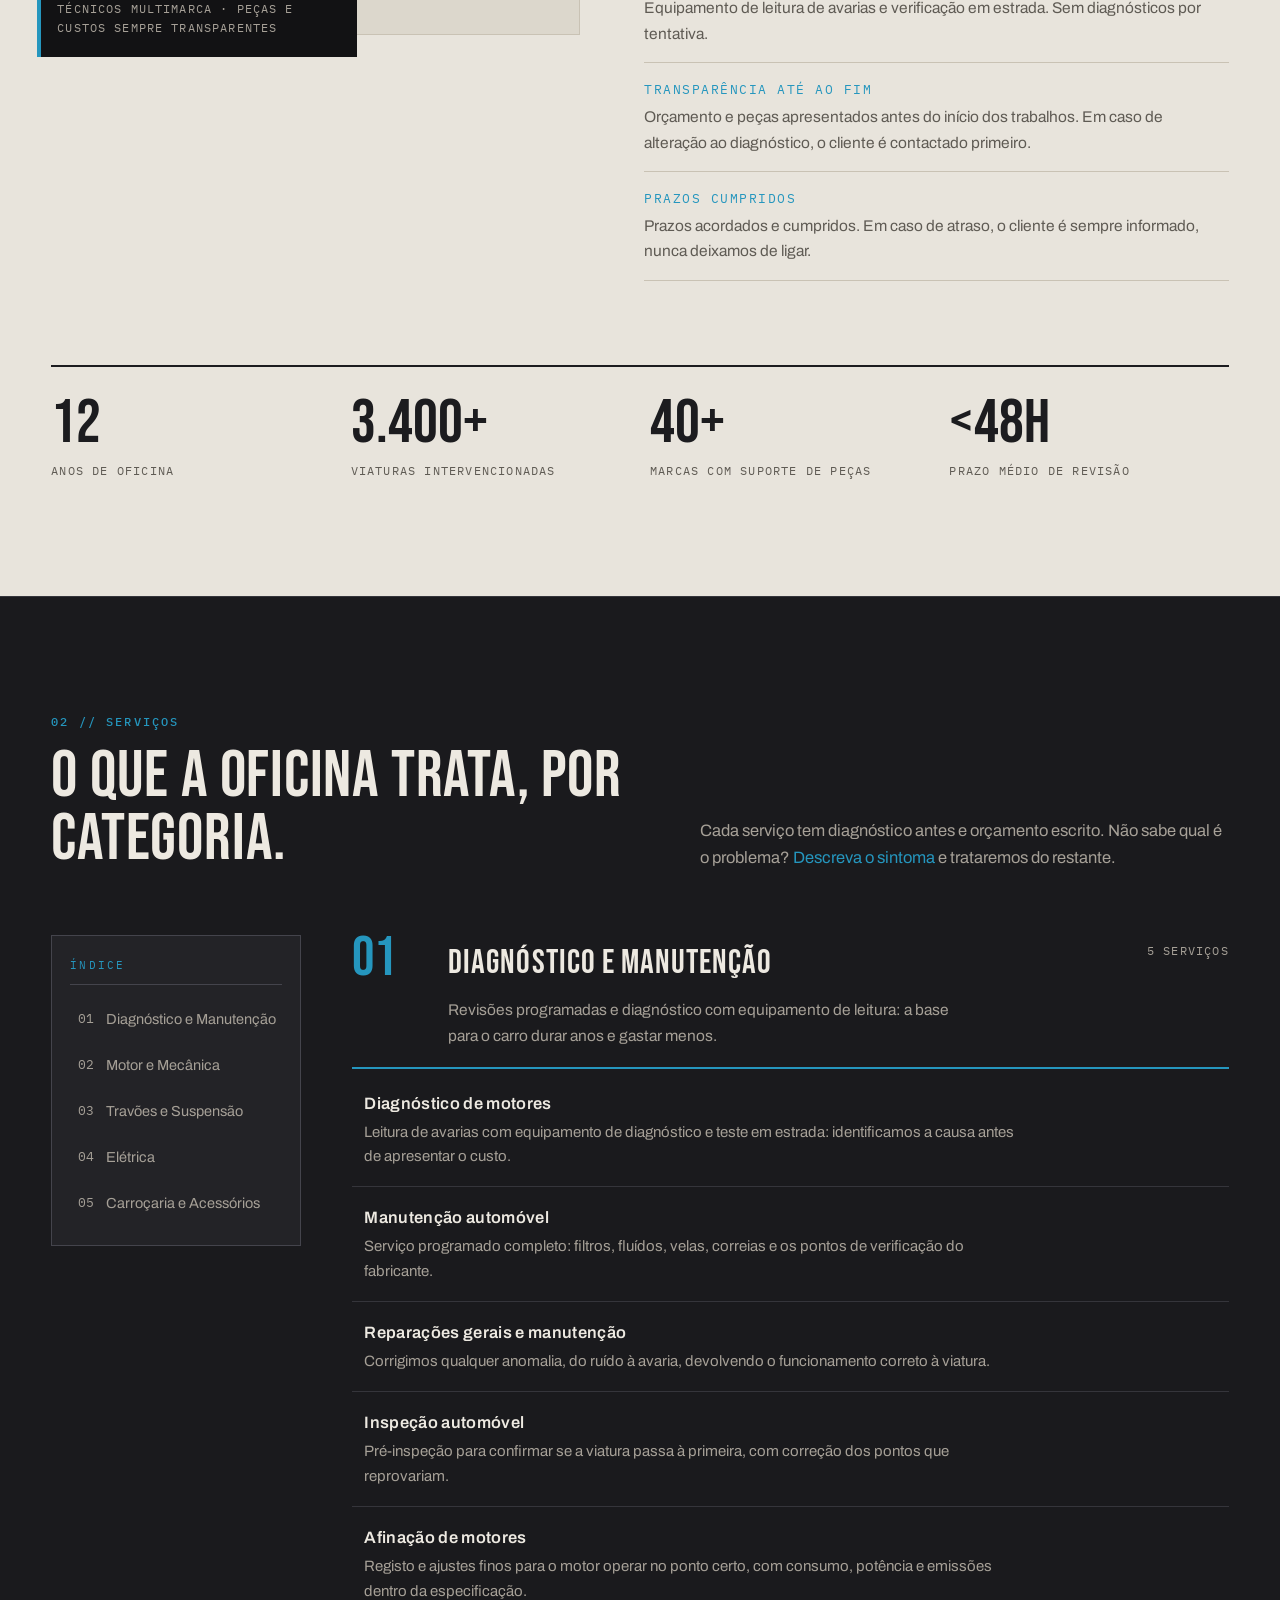
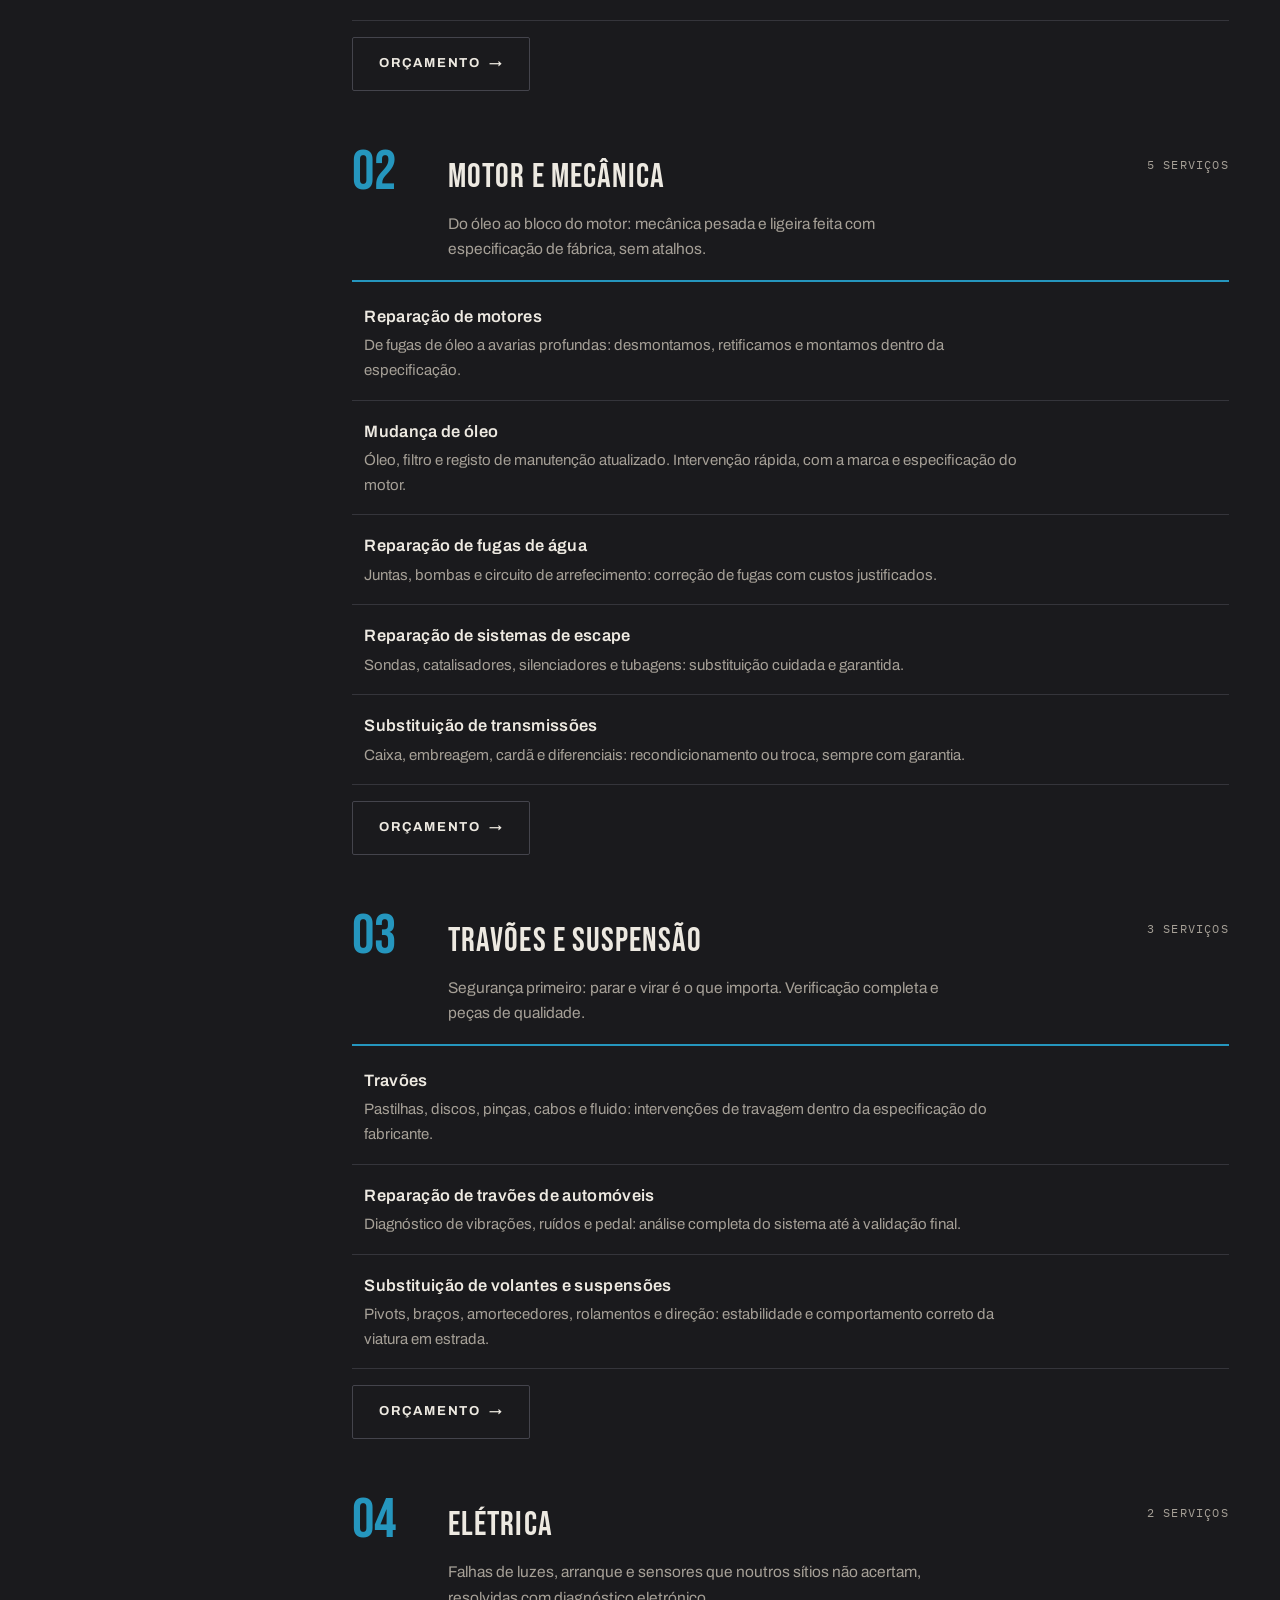
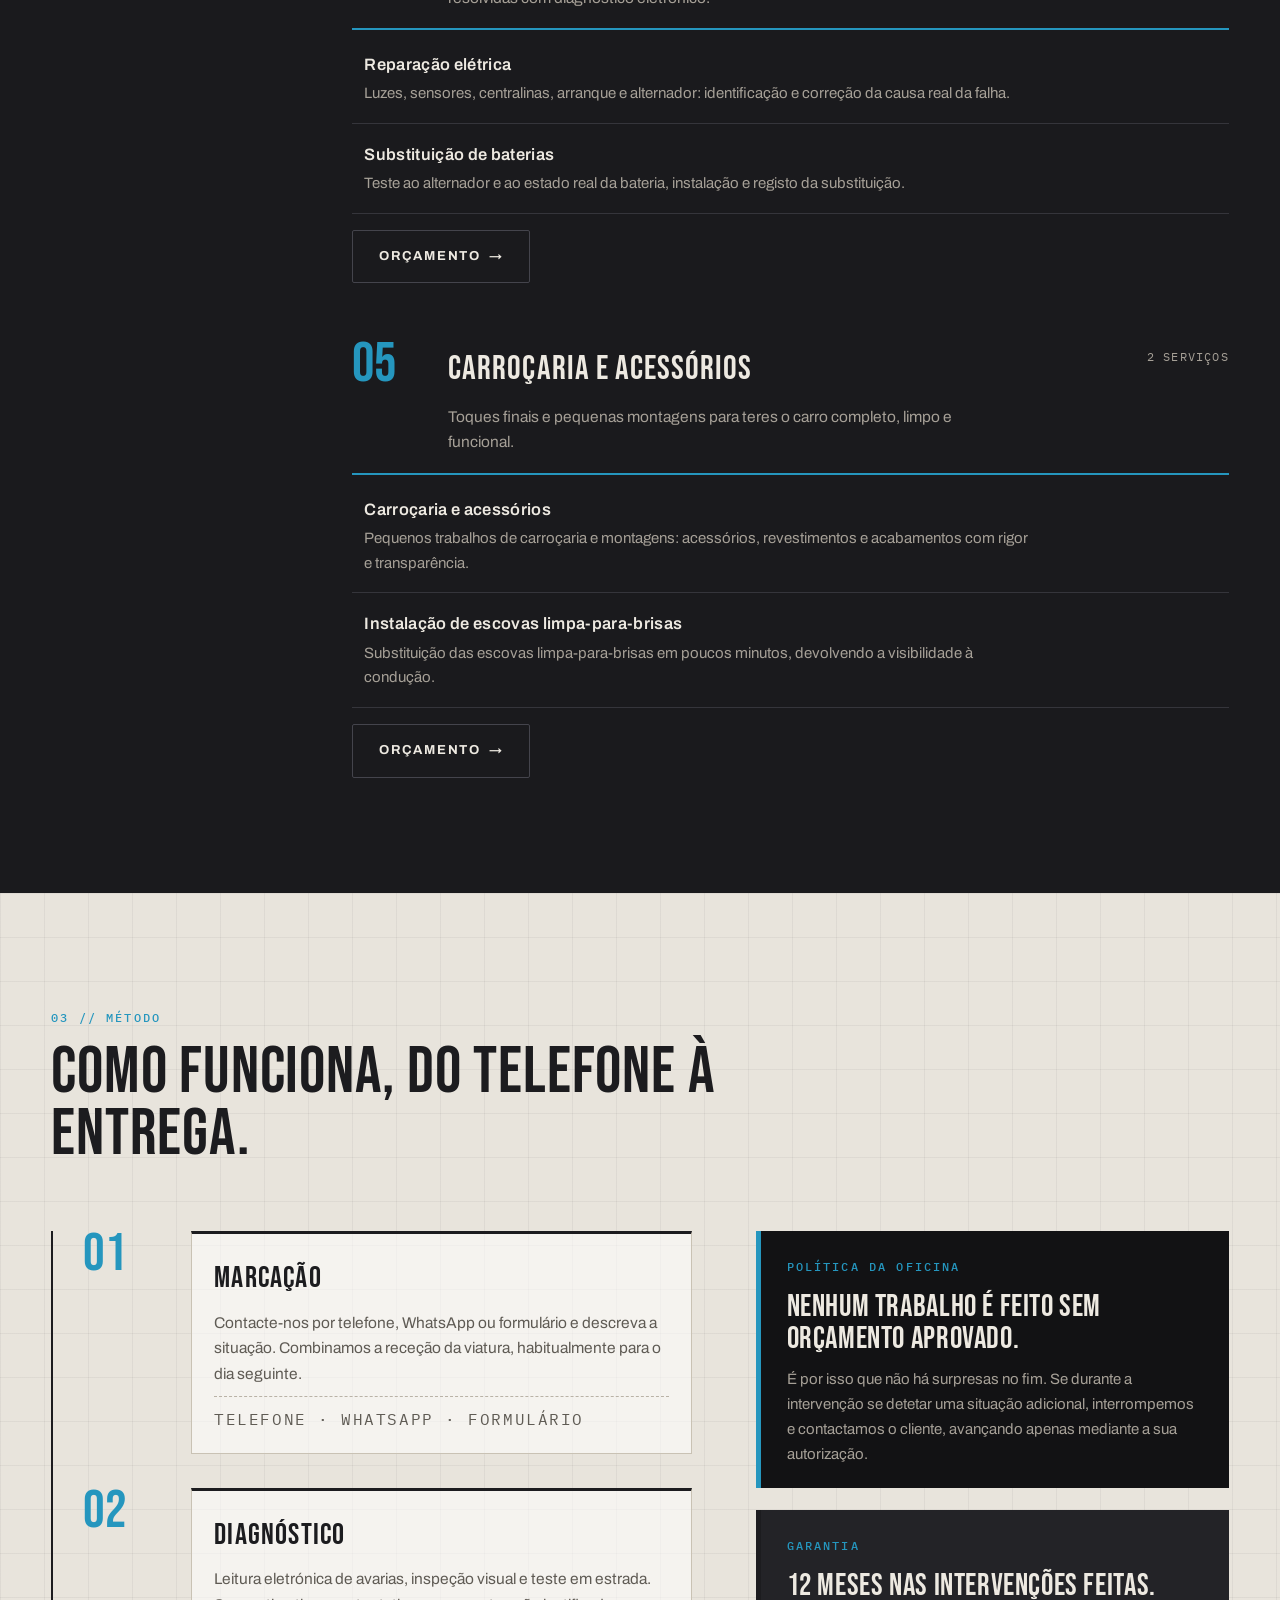
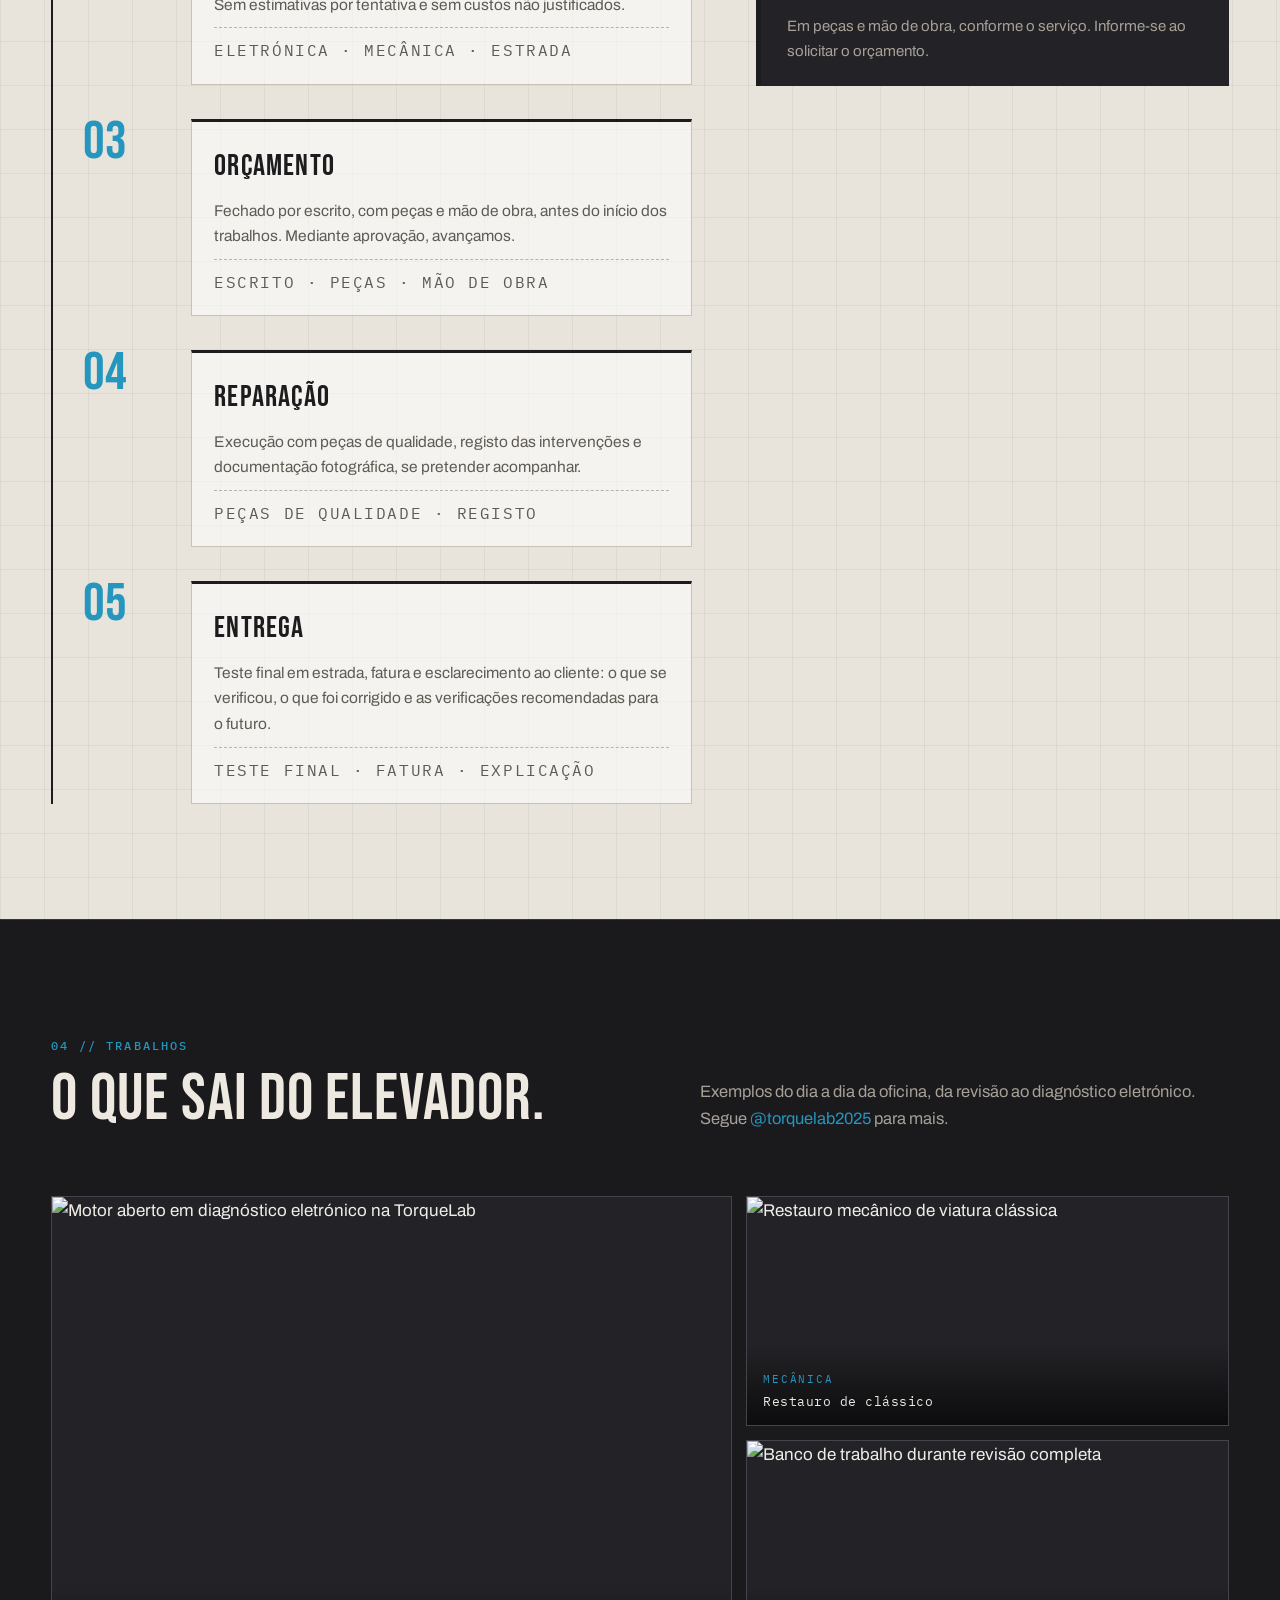
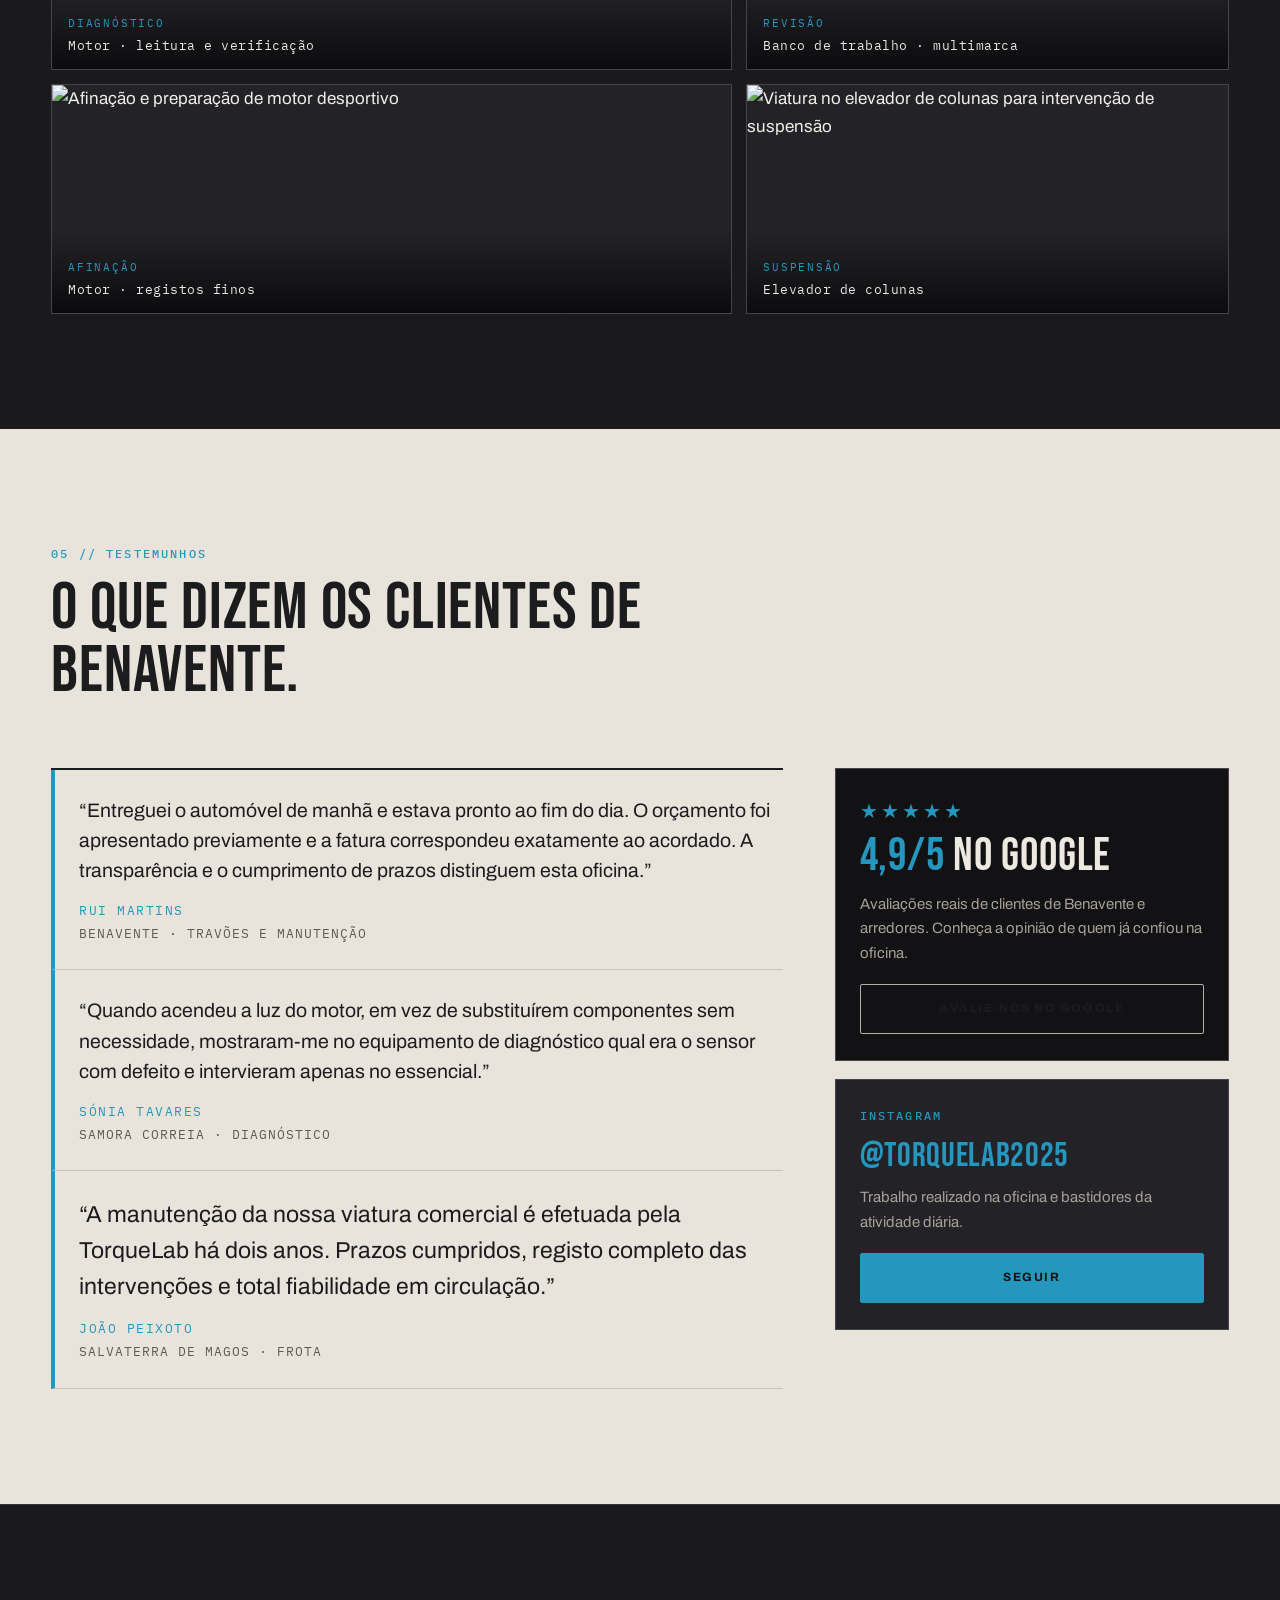
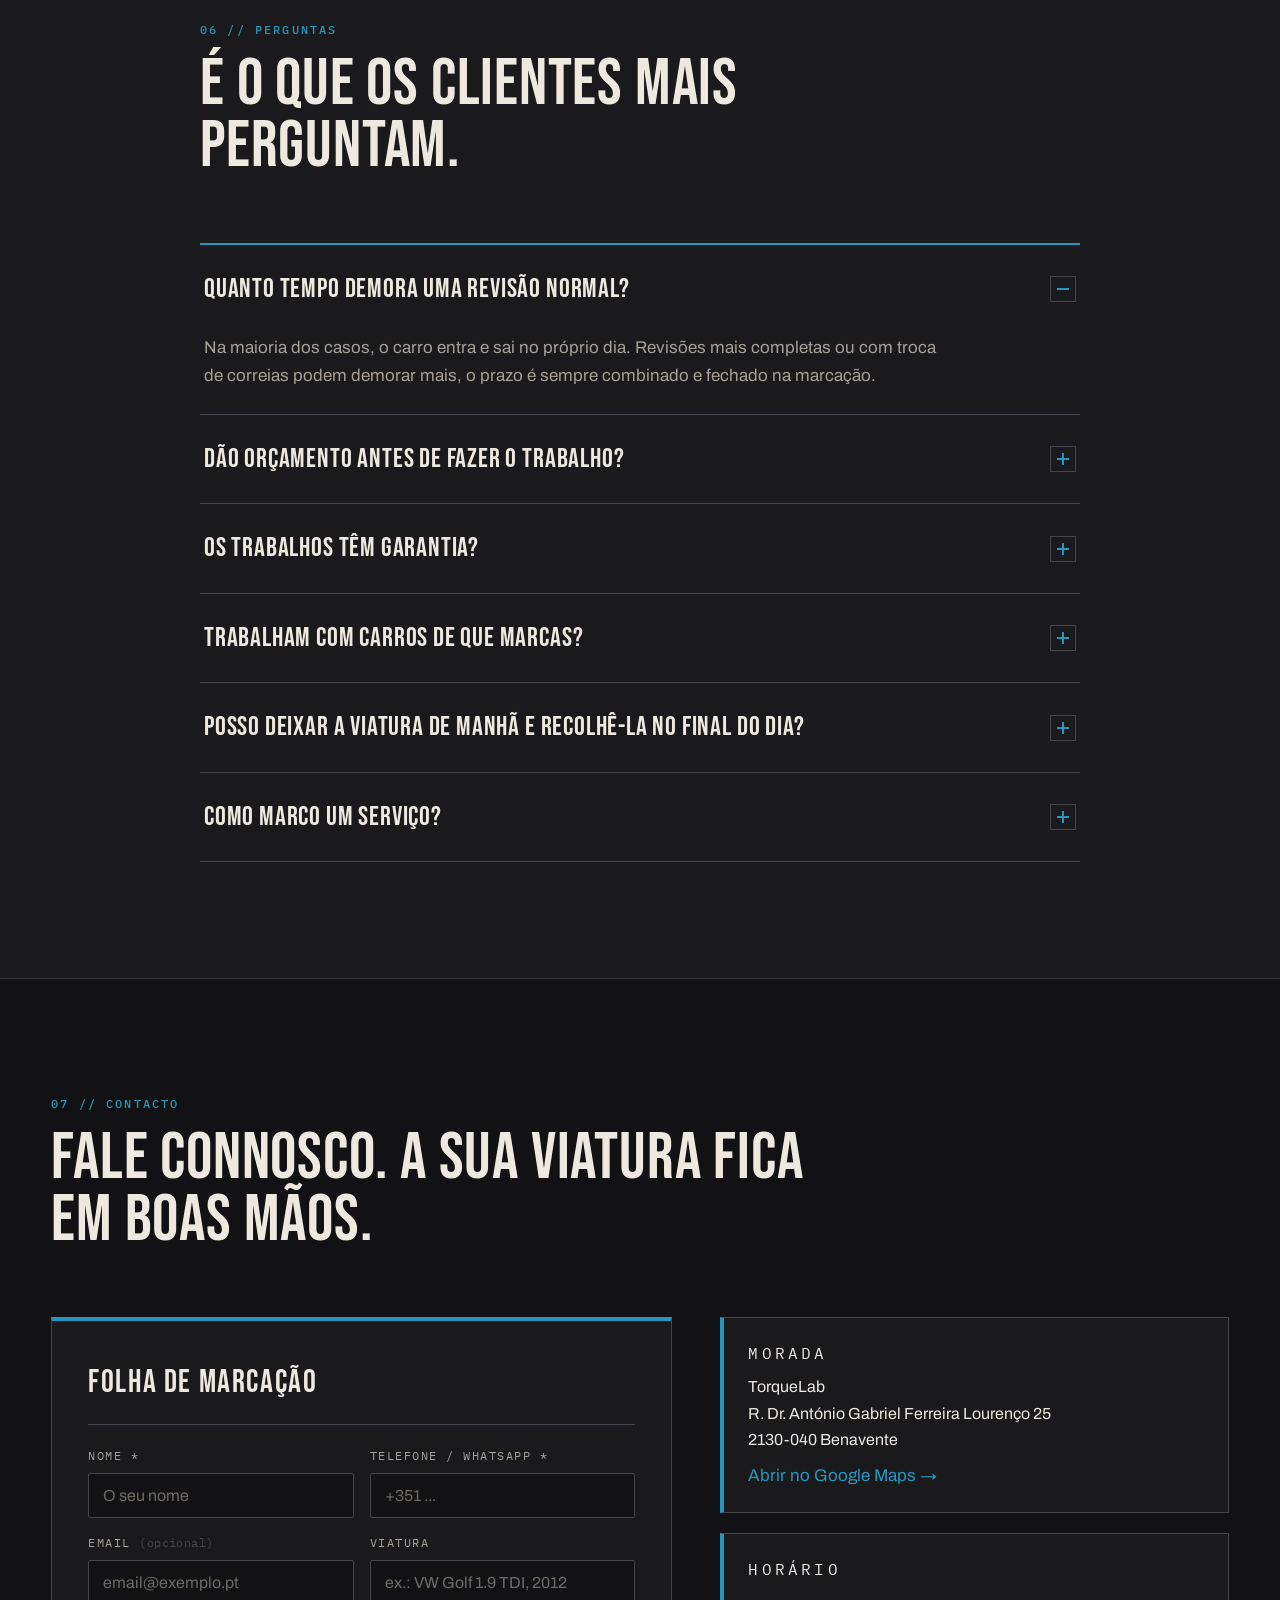
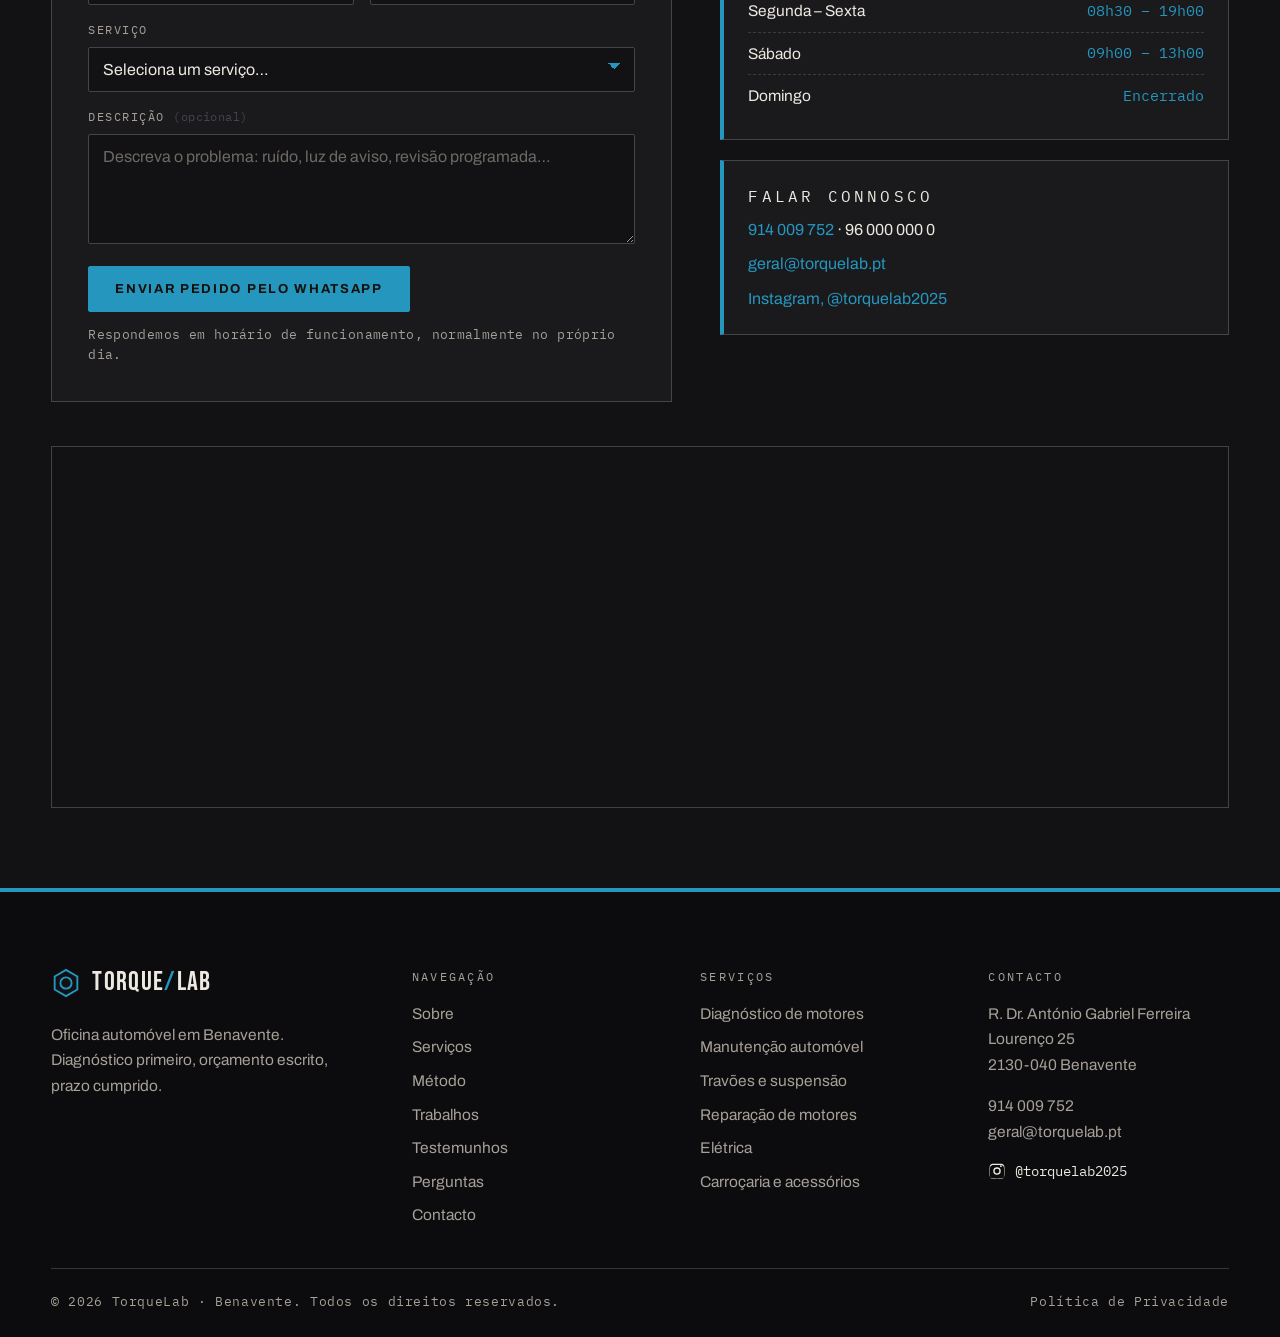
==== commit 5dfbc220: "number changed" ====
--- a/index.html
+++ b/index.html
@@ -81,7 +81,7 @@
         <a class="btn btn--solid nav__cta" href="#contacto" data-nav>Marcar serviço</a>
         <a class="nav__phone" href="tel:+351263000000">
           <svg width="15" height="15" viewBox="0 0 24 24" fill="currentColor" aria-hidden="true"><path d="M6.62 10.79c1.44 2.83 3.76 5.14 6.59 6.59l2.2-2.2c.27-.27.67-.36 1.02-.24 1.12.37 2.33.57 3.57.57.55 0 1 .45 1 1V20c0 .55-.45 1-1 1-9.39 0-17-7.61-17-17 0-.55.45-1 1-1h3.5c.55 0 1 .45 1 1 0 1.25.2 2.45.57 3.57.11.35.03.74-.25 1.02l-2.2 2.2z"></path></svg>
-          263 000 000
+          914 009 752
         </a>
       </nav>
 
@@ -564,7 +564,7 @@
 
             <div class="contact-info__block">
               <p class="contact-info__label">Falar connosco</p>
-              <p><a class="link" href="tel:+351263000000">263 000 000</a> · 96 000 000 0</p>
+              <p><a class="link" href="tel:+351263000000">914 009 752</a> · 96 000 000 0</p>
               <p><a class="link" href="mailto:geral@torquelab.pt">geral@torquelab.pt</a></p>
               <p><a class="link" href="https://www.instagram.com/torquelab2025/" target="_blank" rel="noopener">Instagram, @torquelab2025</a></p>
             </div>
@@ -624,7 +624,7 @@
         <div class="site-footer__col">
           <p class="site-footer__title">Contacto</p>
           <p>R. Dr. António Gabriel Ferreira Lourenço 25<br>2130-040 Benavente</p>
-          <p><a class="link" href="tel:+351263000000">263 000 000</a><br><a class="link" href="mailto:geral@torquelab.pt">geral@torquelab.pt</a></p>
+          <p><a class="link" href="tel:+351263000000">914 009 752</a><br><a class="link" href="mailto:geral@torquelab.pt">geral@torquelab.pt</a></p>
           <p class="site-footer__social">
             <a href="https://www.instagram.com/torquelab2025/" target="_blank" rel="noopener" aria-label="Instagram da TorqueLab">
               <svg width="18" height="18" viewBox="0 0 24 24" fill="currentColor"><path d="M12 2.2c3.2 0 3.6 0 4.9.1 1.2.1 1.9.2 2.3.4.6.2 1 .5 1.4.9.4.4.7.8.9 1.4.2.4.4 1.1.4 2.3.1 1.3.1 1.7.1 4.9s0 3.6-.1 4.9c-.1 1.2-.2 1.9-.4 2.3-.2.6-.5 1-.9 1.4-.4.4-.8.7-1.4.9-.4.2-1.1.4-2.3.4-1.3.1-1.7.1-4.9.1s-3.6 0-4.9-.1c-1.2-.1-1.9-.2-2.3-.4-.6-.2-1-.5-1.4-.9-.4-.4-.7-.8-.9-1.4-.2-.4-.4-1.1-.4-2.3-.1-1.3-.1-1.7-.1-4.9s0-3.6.1-4.9c.1-1.2.2-1.9.4-2.3.2-.6.5-1 .9-1.4.4-.4.8-.7 1.4-.9.4-.2 1.1-.4 2.3-.4 1.3-.1 1.7-.1 4.9-.1zm0 1.8c-3.1 0-3.5 0-4.8.1-1.2.1-1.8.2-2.2.4-.6.2-.9.4-1.2.7-.3.3-.5.6-.7 1.2-.2.4-.3 1-.4 2.2-.1 1.3-.1 1.7-.1 4.8s0 3.5.1 4.8c.1 1.2.2 1.8.4 2.2.2.6.4.9.7 1.2.3.3.6.5 1.2.7.4.2 1 .3 2.2.4 1.3.1 1.7.1 4.8.1s3.5 0 4.8-.1c1.2-.1 1.8-.2 2.2-.4.6-.2.9-.4 1.2-.7.3-.3.5-.6.7-1.2.2-.4.3-1 .4-2.2.1-1.3.1-1.7.1-4.8s0-3.5-.1-4.8c-.1-1.2-.2-1.8-.4-2.2-.2-.6-.4-.9-.7-1.2-.3-.3-.6-.5-1.2-.7-.4-.2-1-.3-2.2-.4-1.3-.1-1.7-.1-4.8-.1zm0 3.1a5 5 0 110 10 5 5 0 010-10zm0 1.8a3.2 3.2 0 100 6.4 3.2 3.2 0 000-6.4zm5.2-4.6a1.2 1.2 0 110 2.4 1.2 1.2 0 010-2.4z"></path></svg>
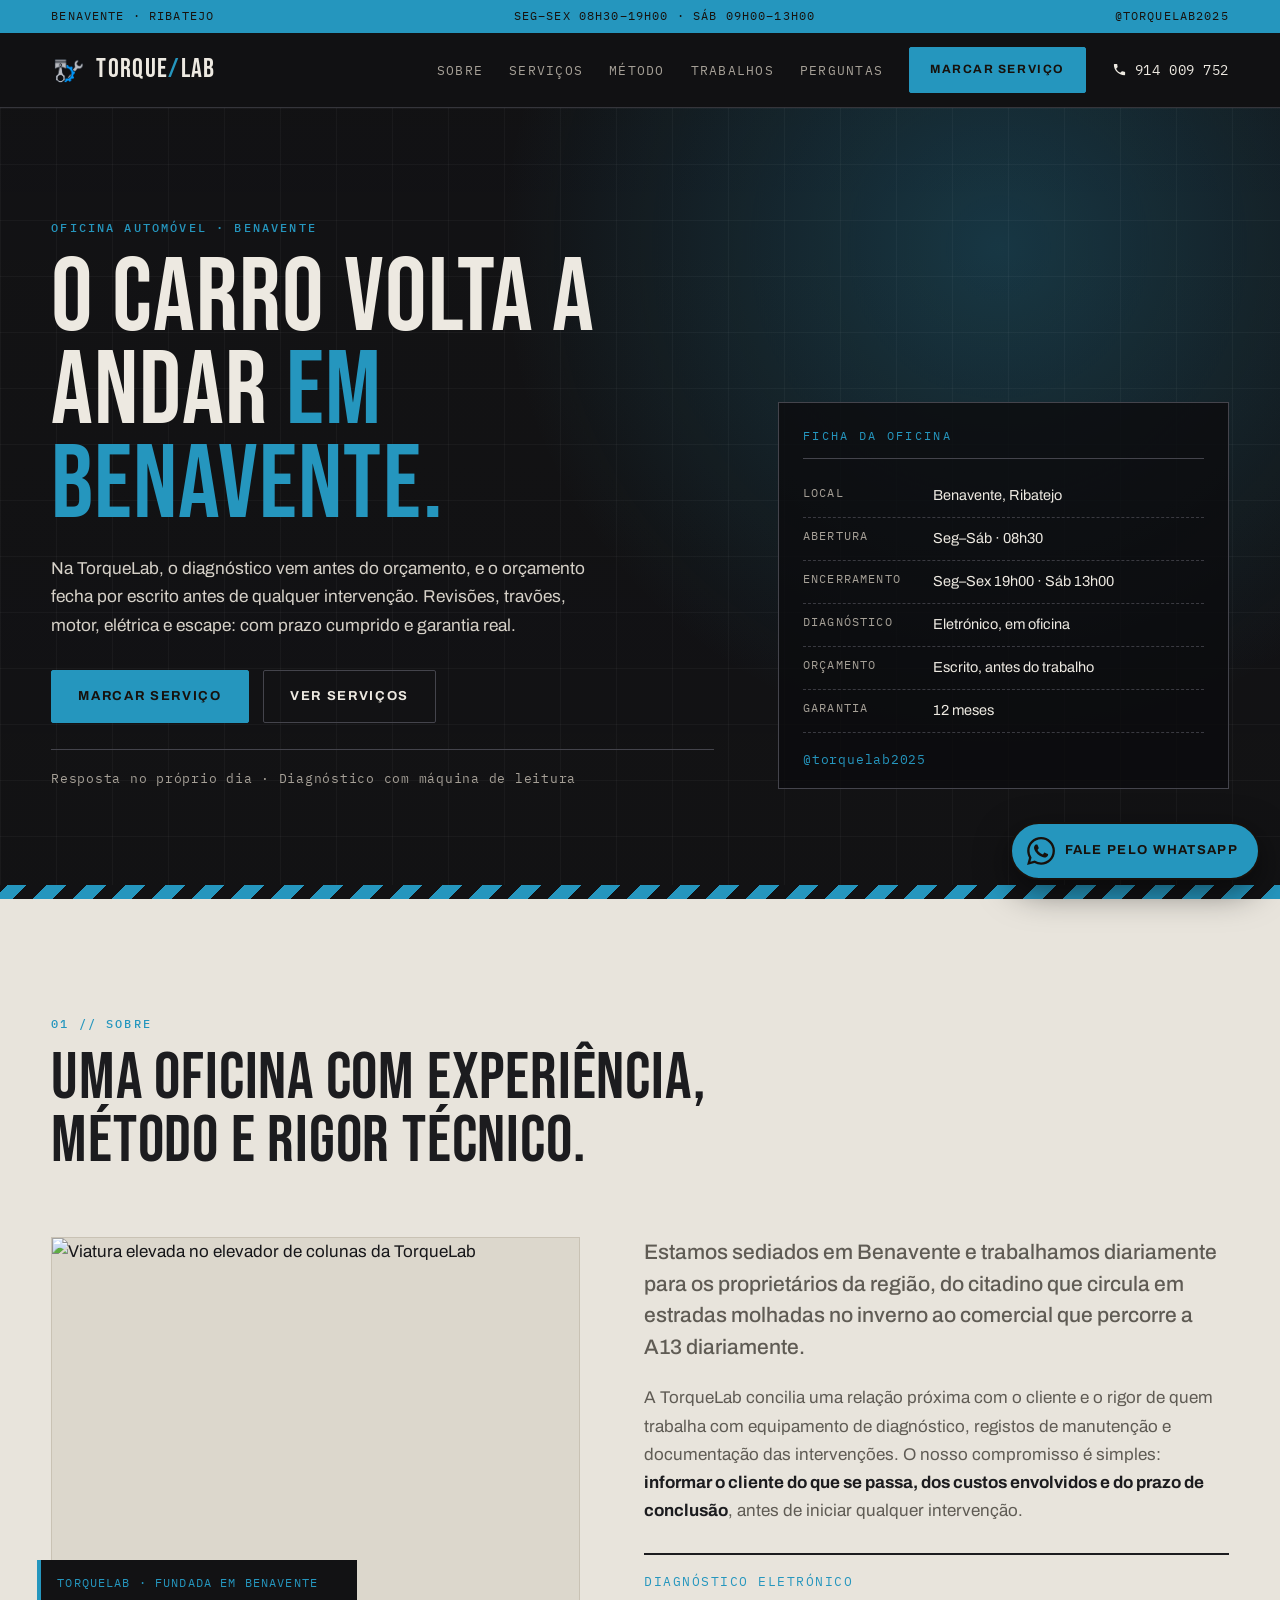
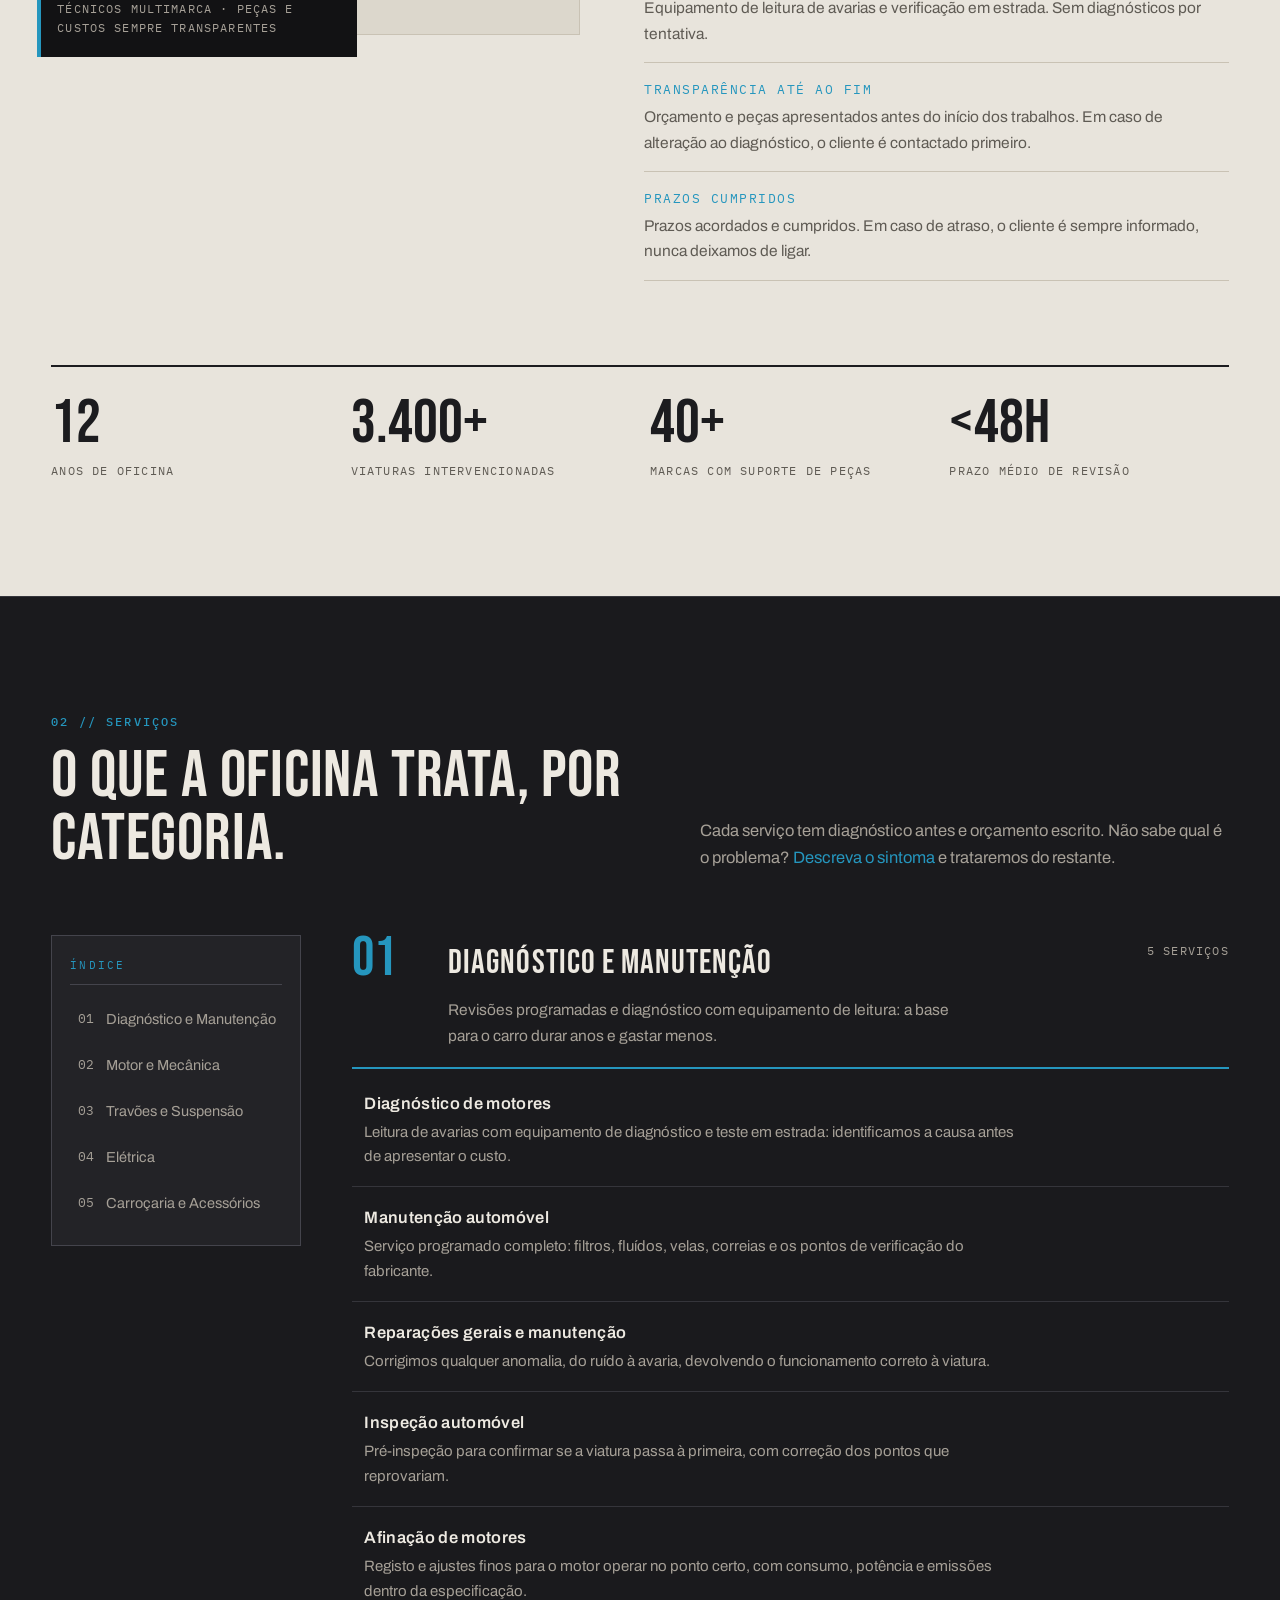
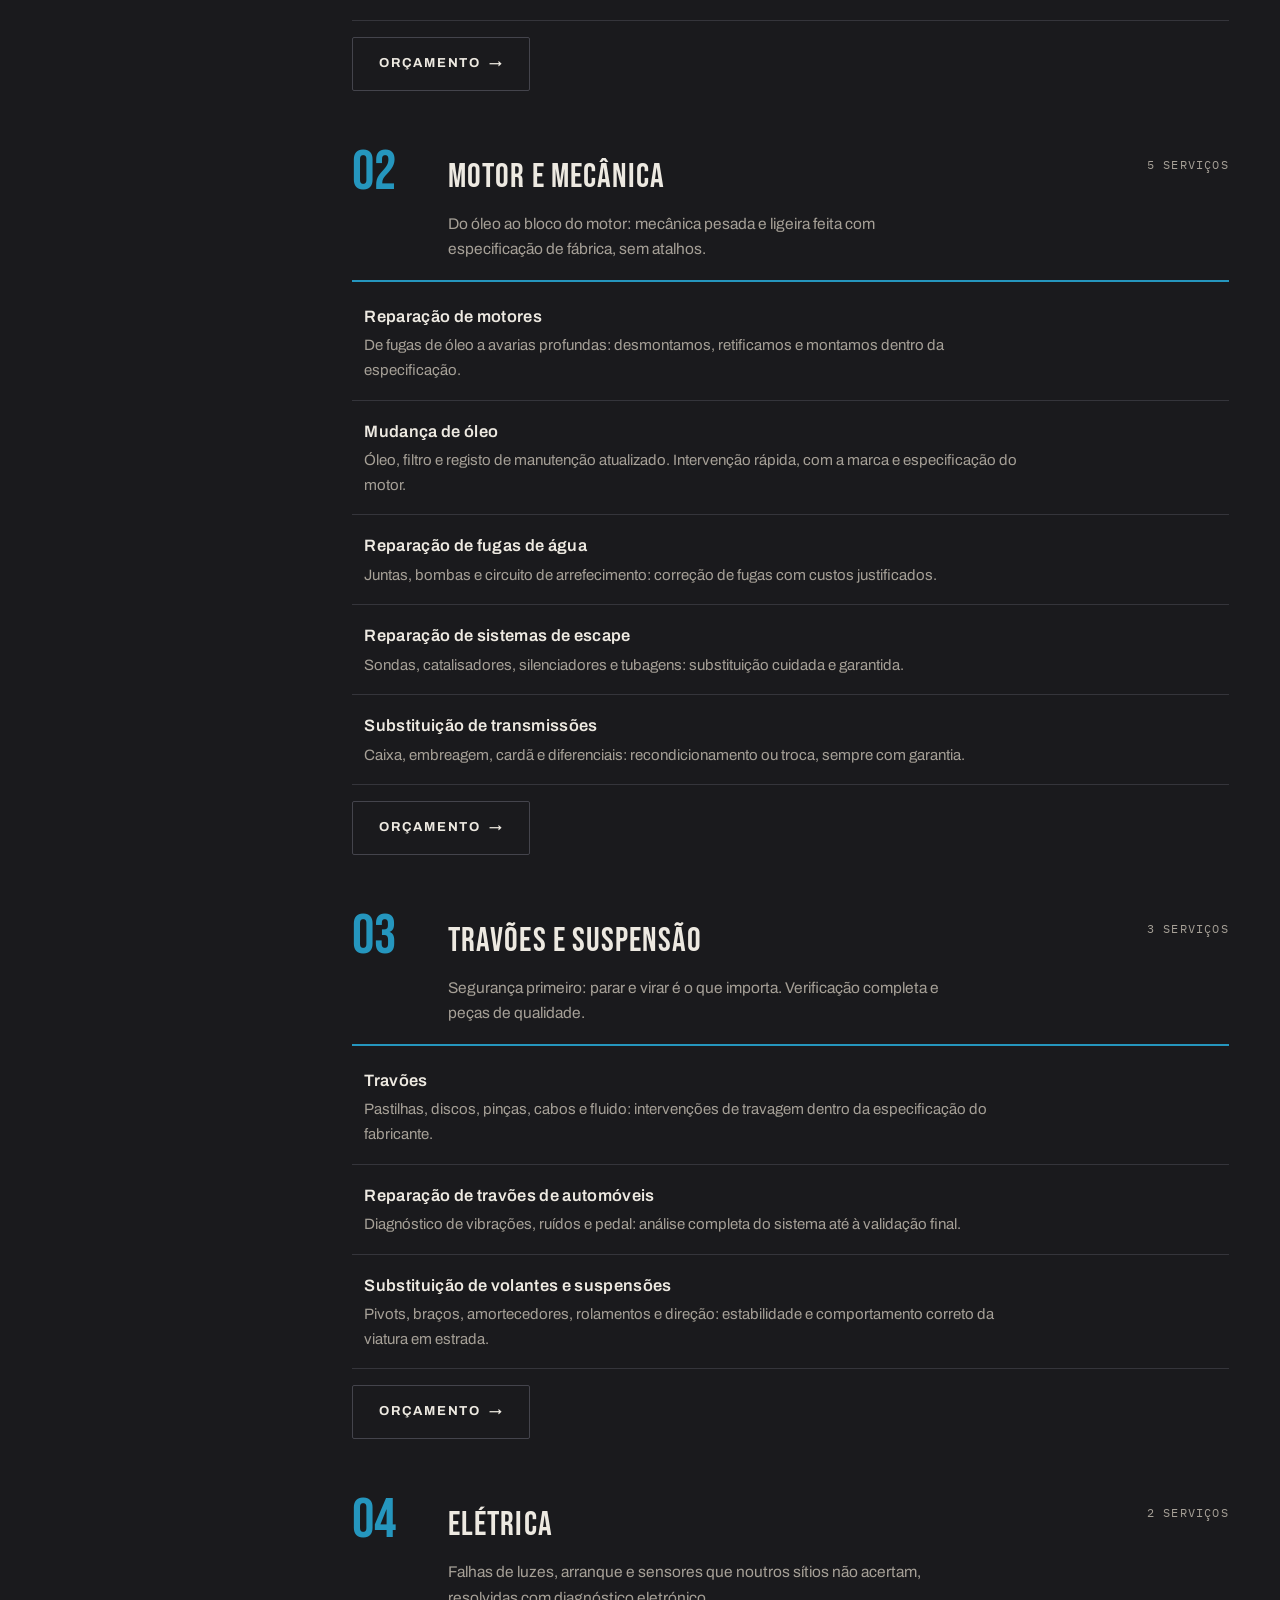
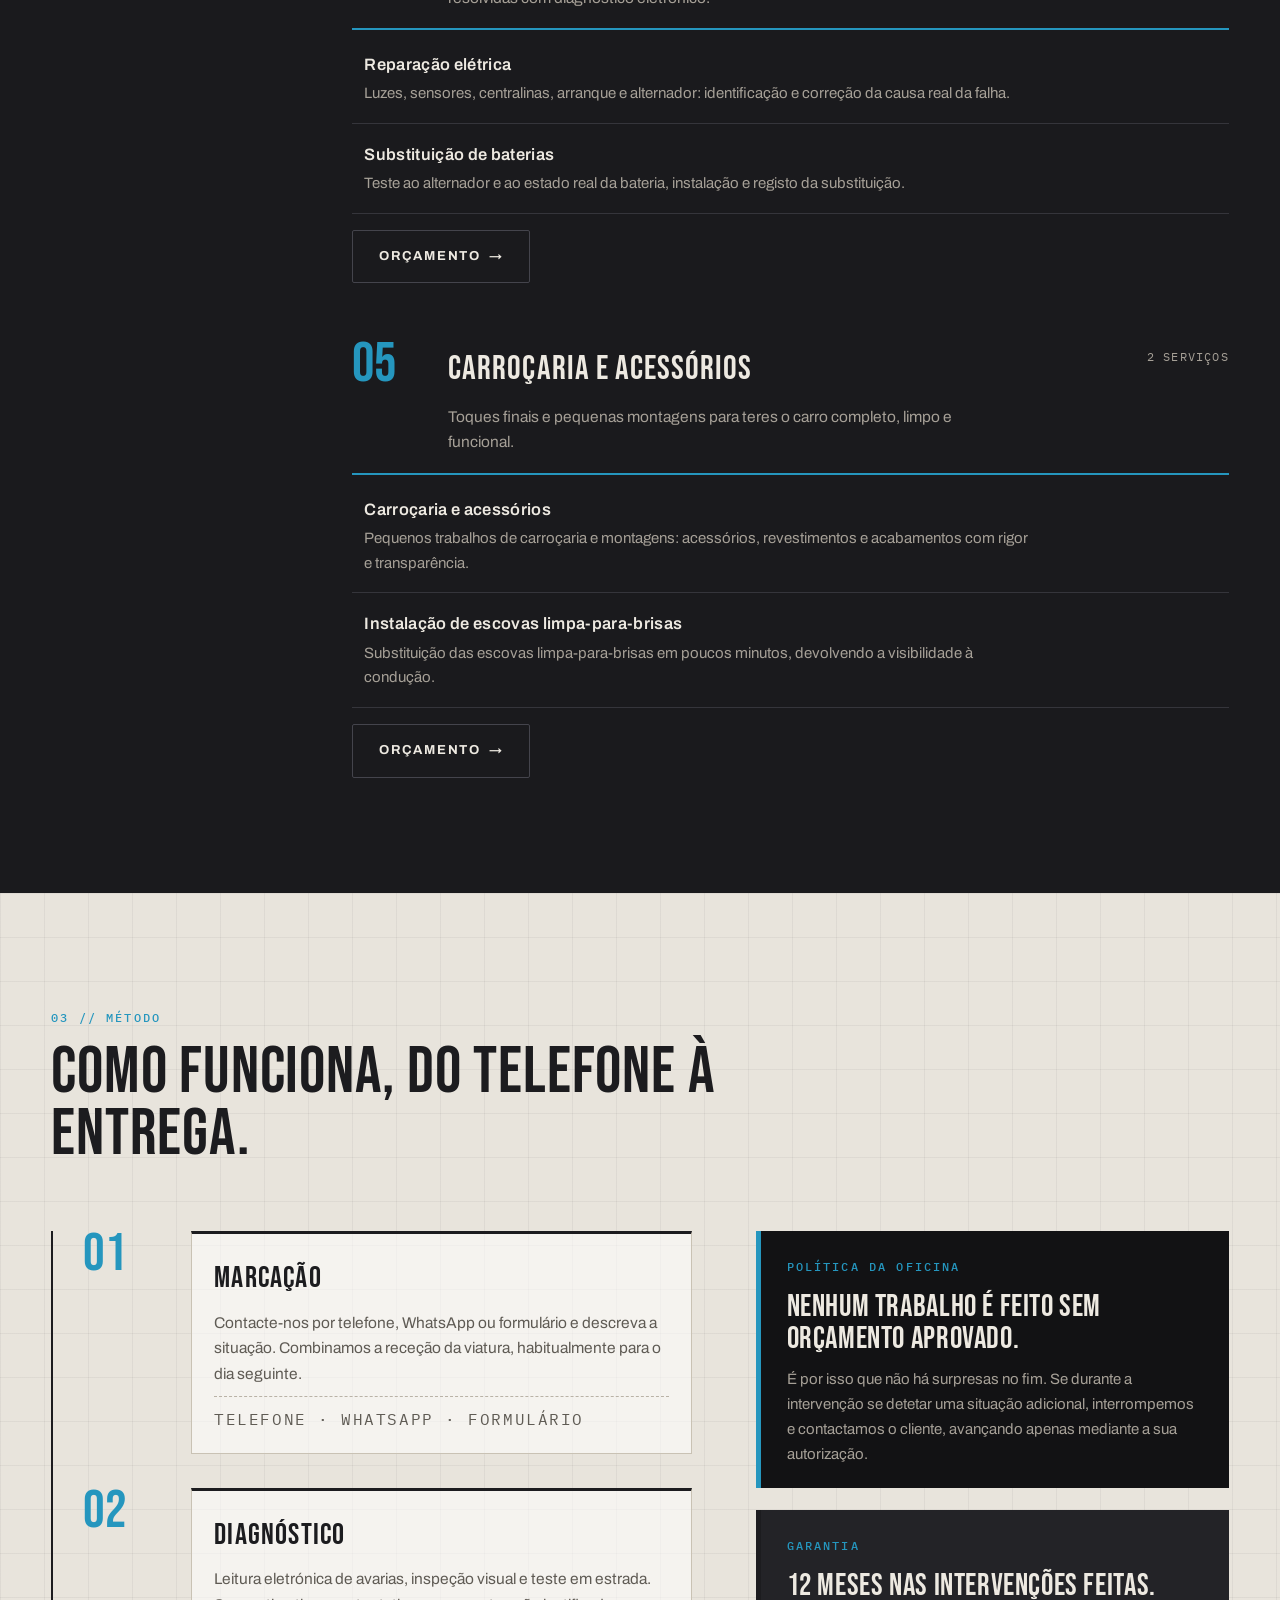
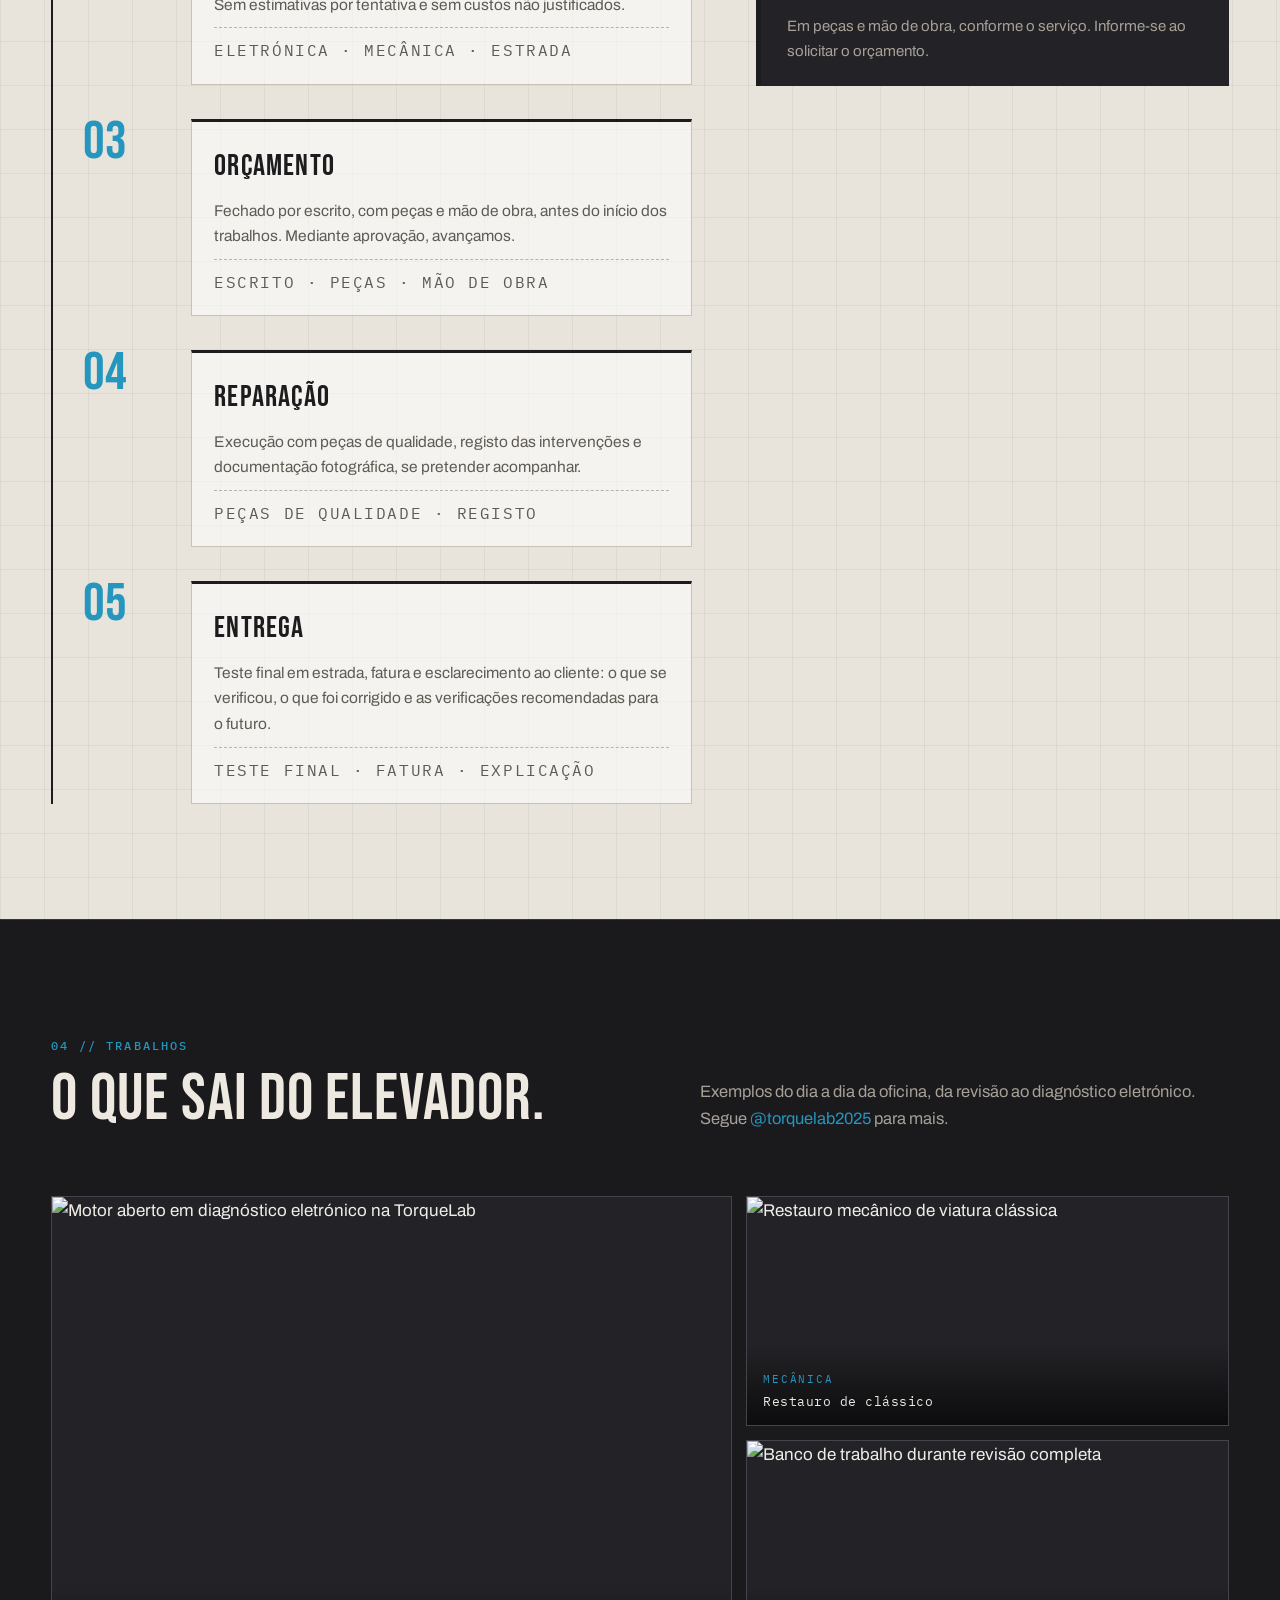
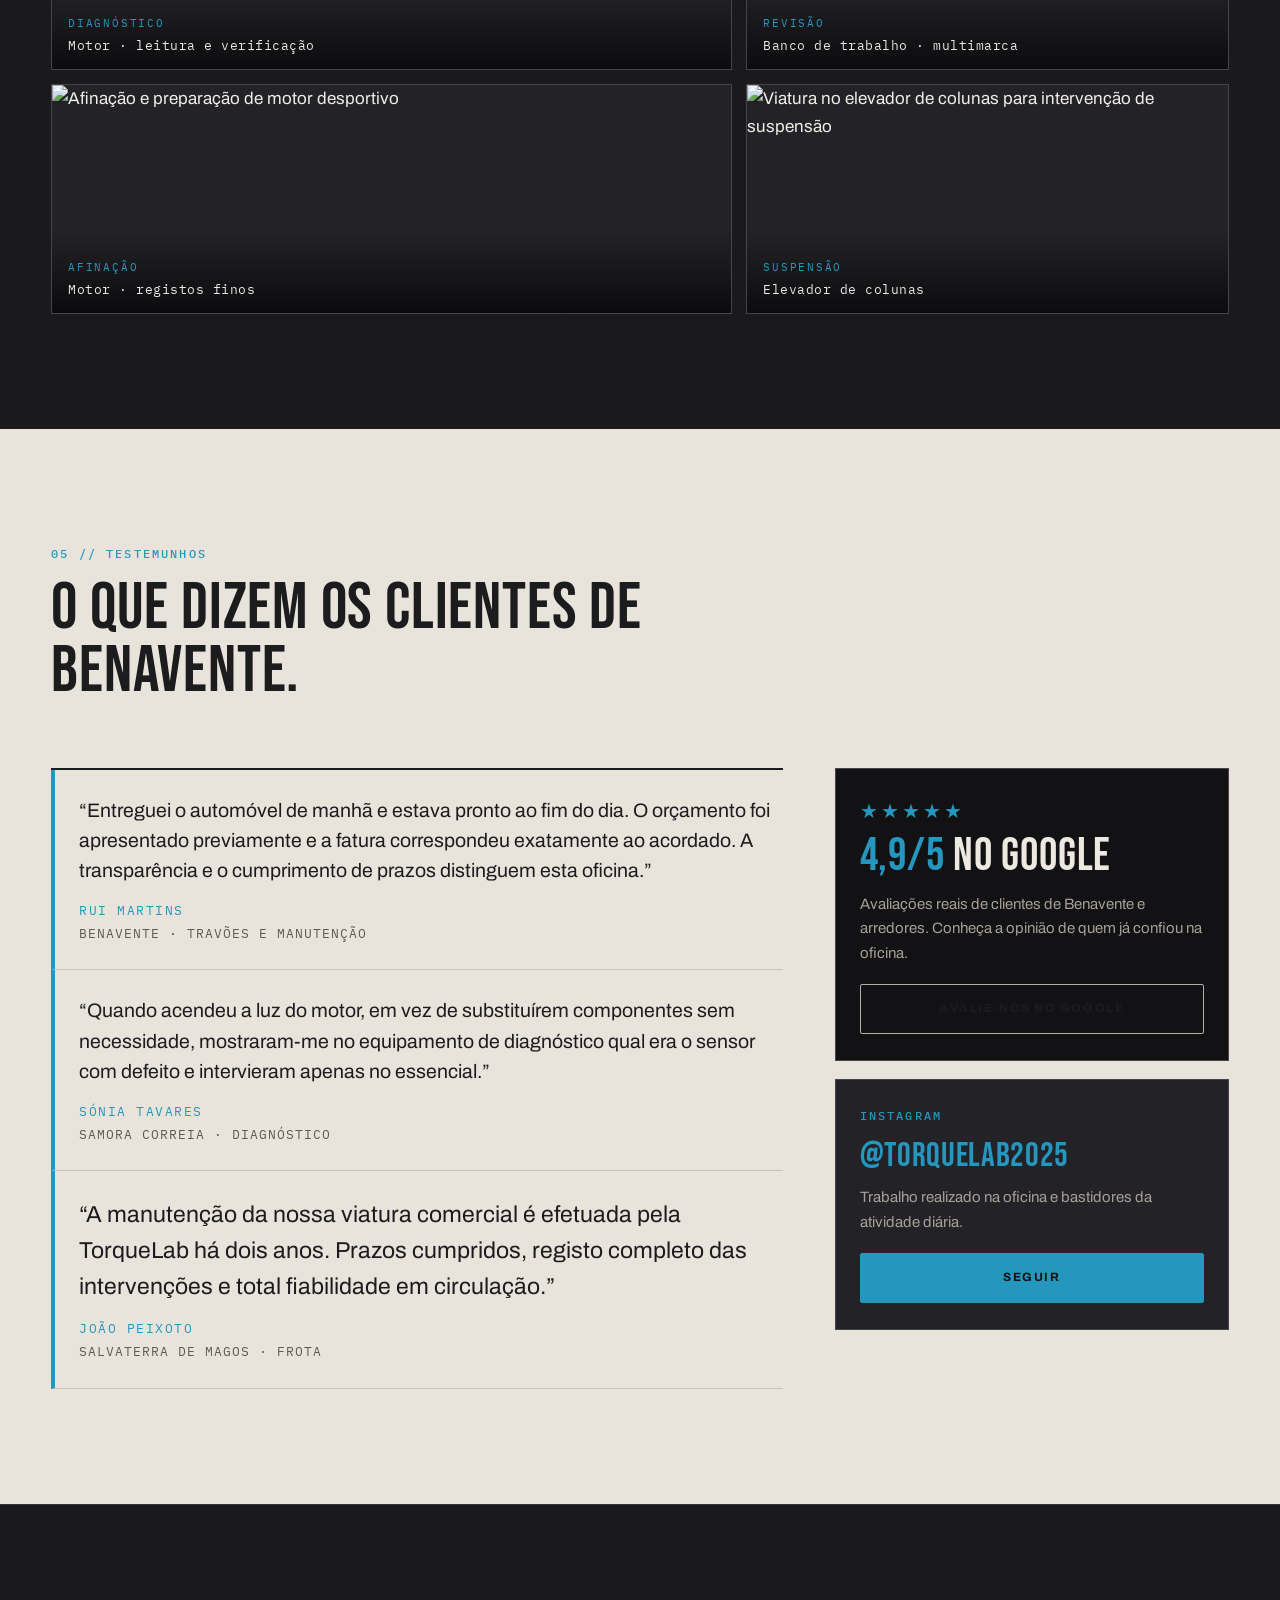
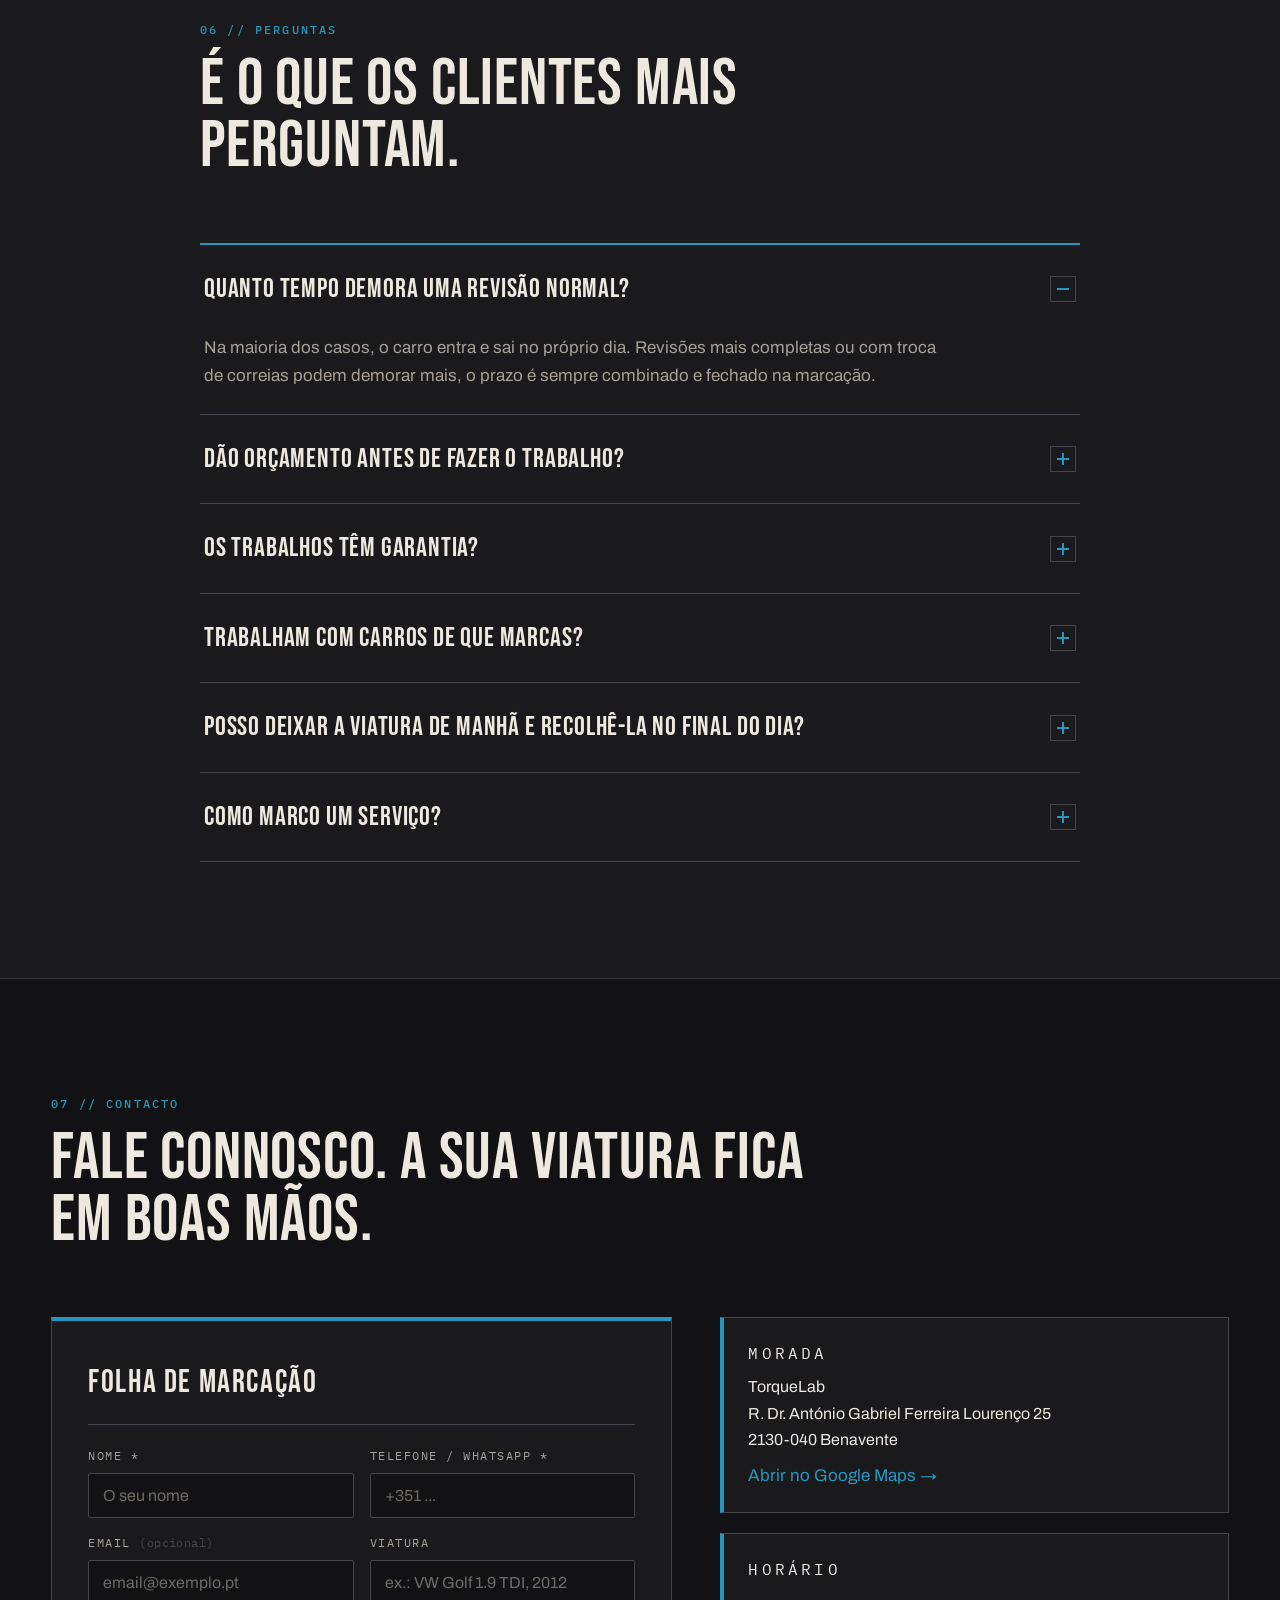
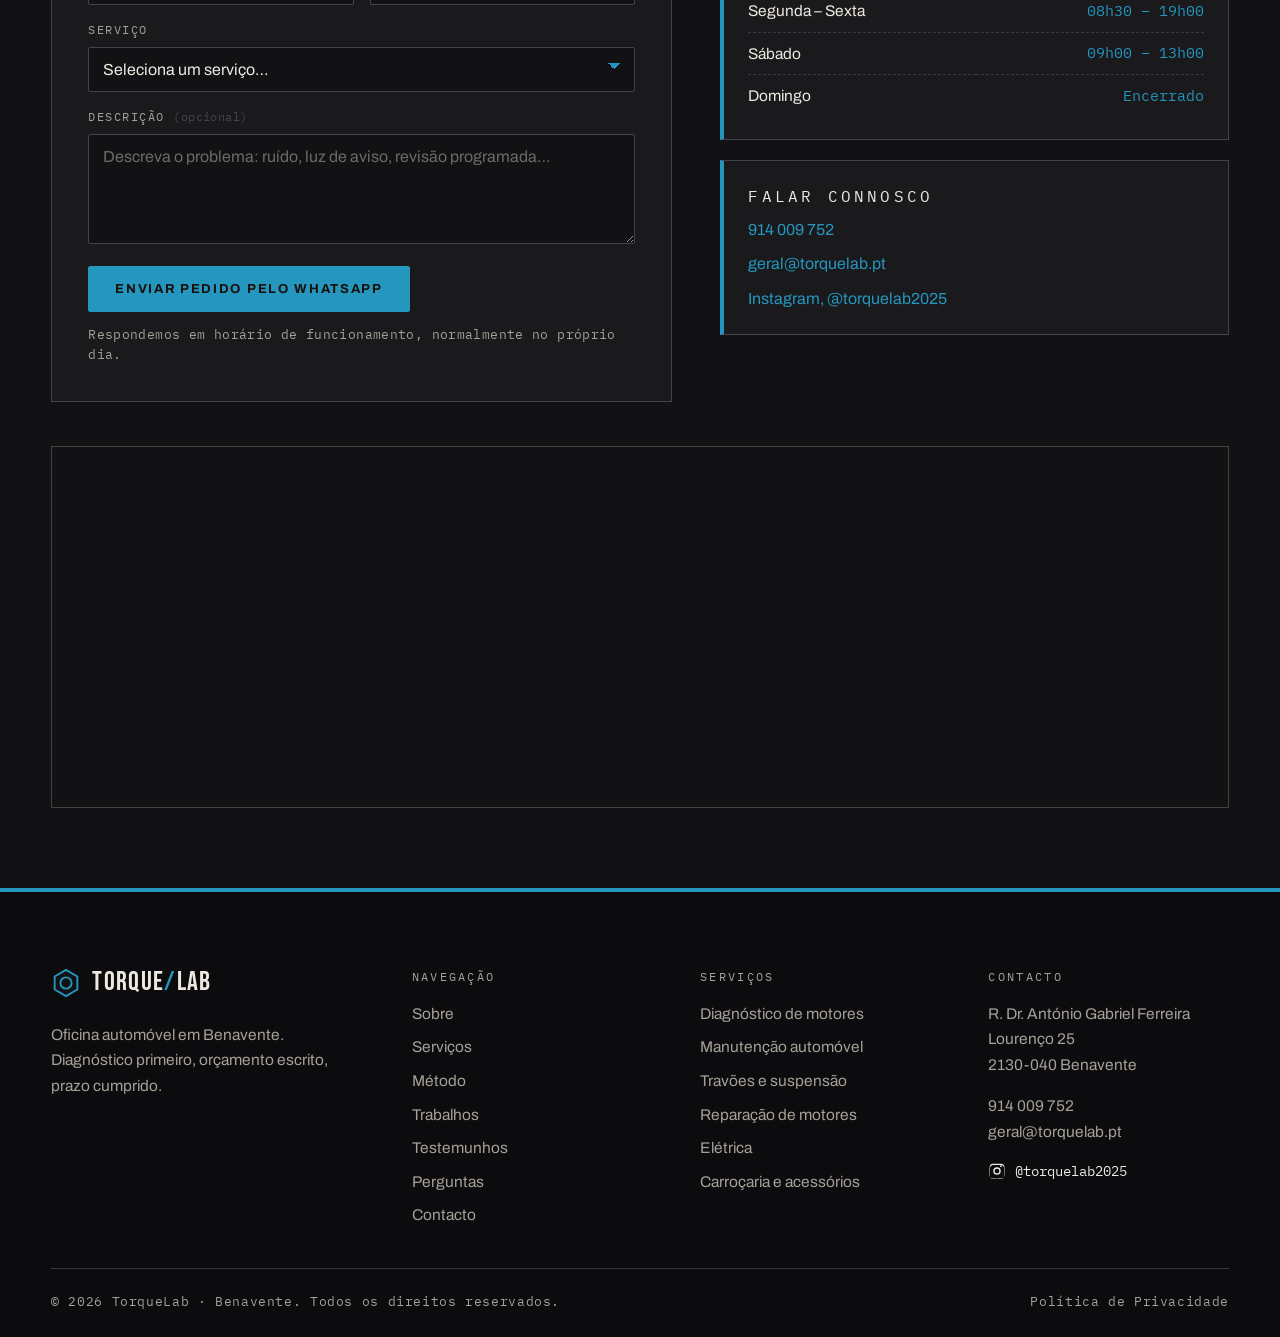
==== commit c437b78a: "minor issues fixed" ====
--- a/index.html
+++ b/index.html
@@ -564,7 +564,7 @@
 
             <div class="contact-info__block">
               <p class="contact-info__label">Falar connosco</p>
-              <p><a class="link" href="tel:+351263000000">914 009 752</a> · 96 000 000 0</p>
+              <p><a class="link" href="tel:+351914009752">914 009 752</a>
               <p><a class="link" href="mailto:geral@torquelab.pt">geral@torquelab.pt</a></p>
               <p><a class="link" href="https://www.instagram.com/torquelab2025/" target="_blank" rel="noopener">Instagram, @torquelab2025</a></p>
             </div>
